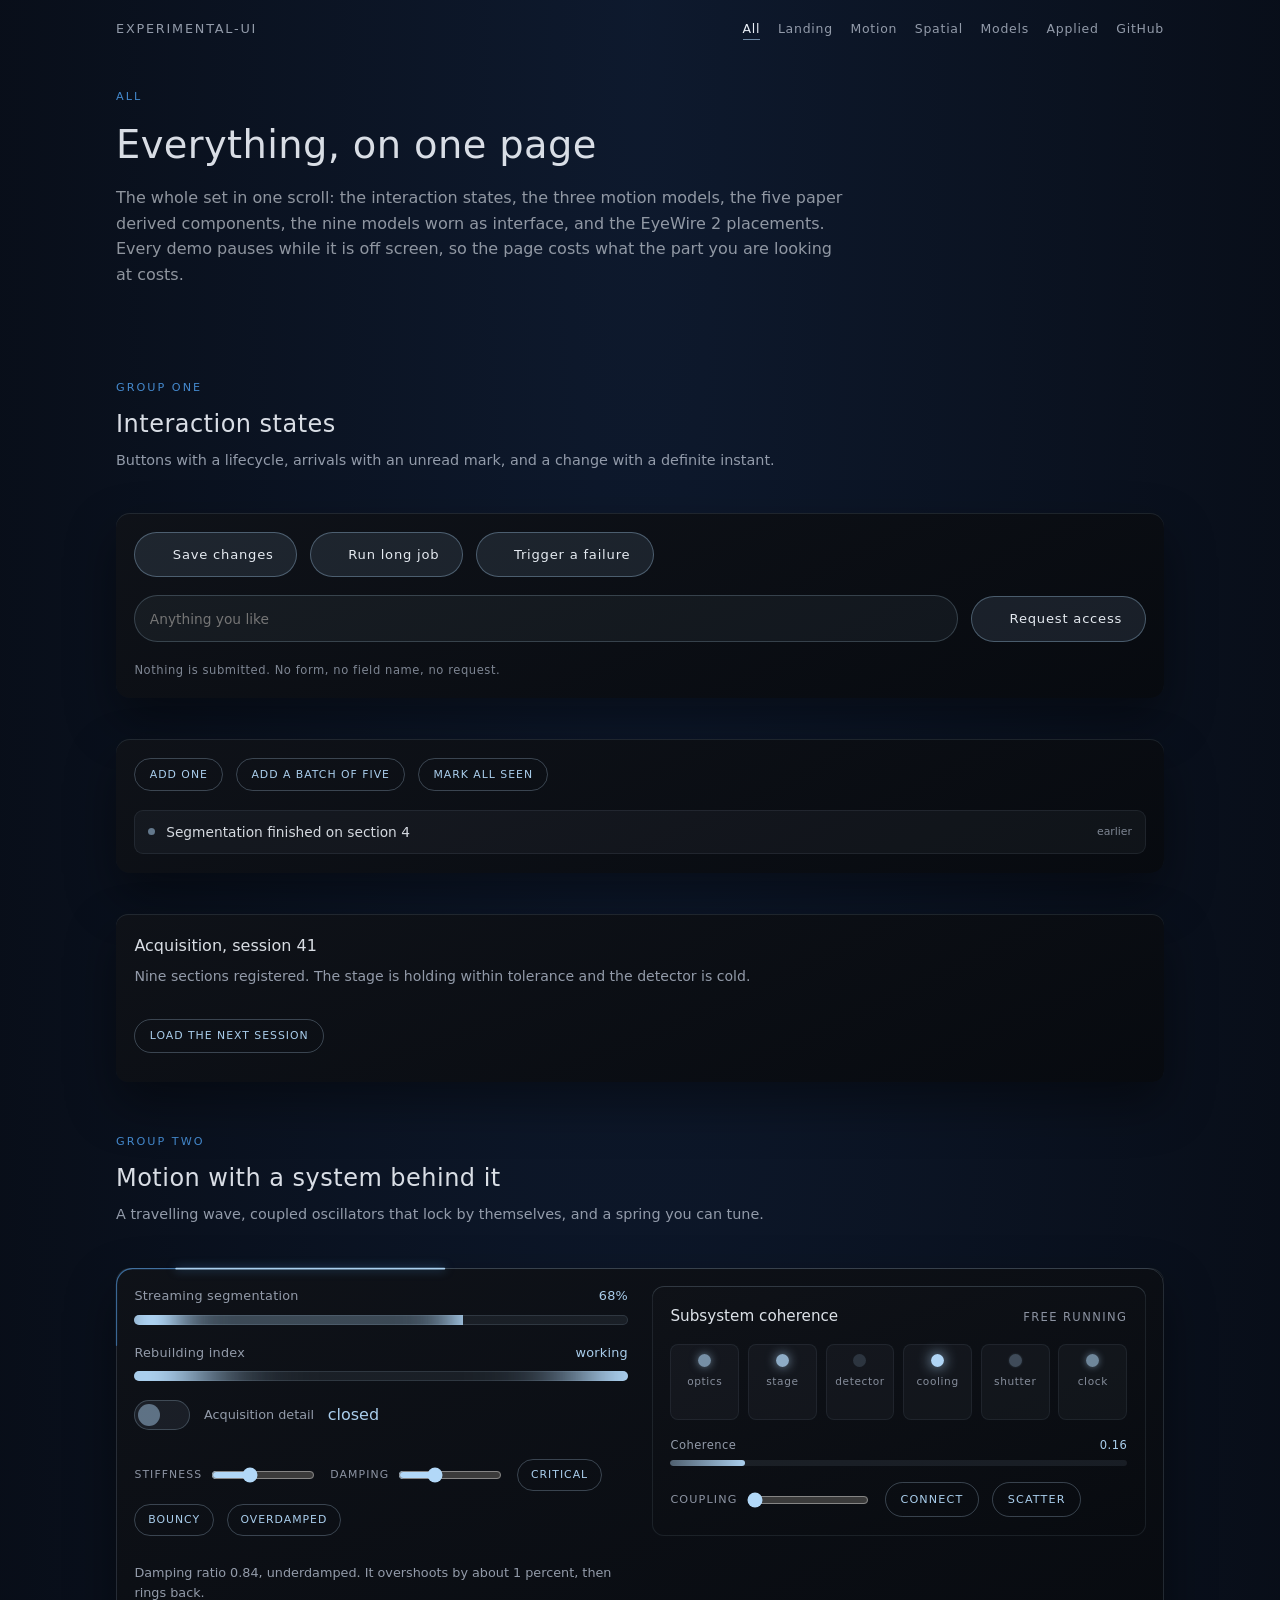
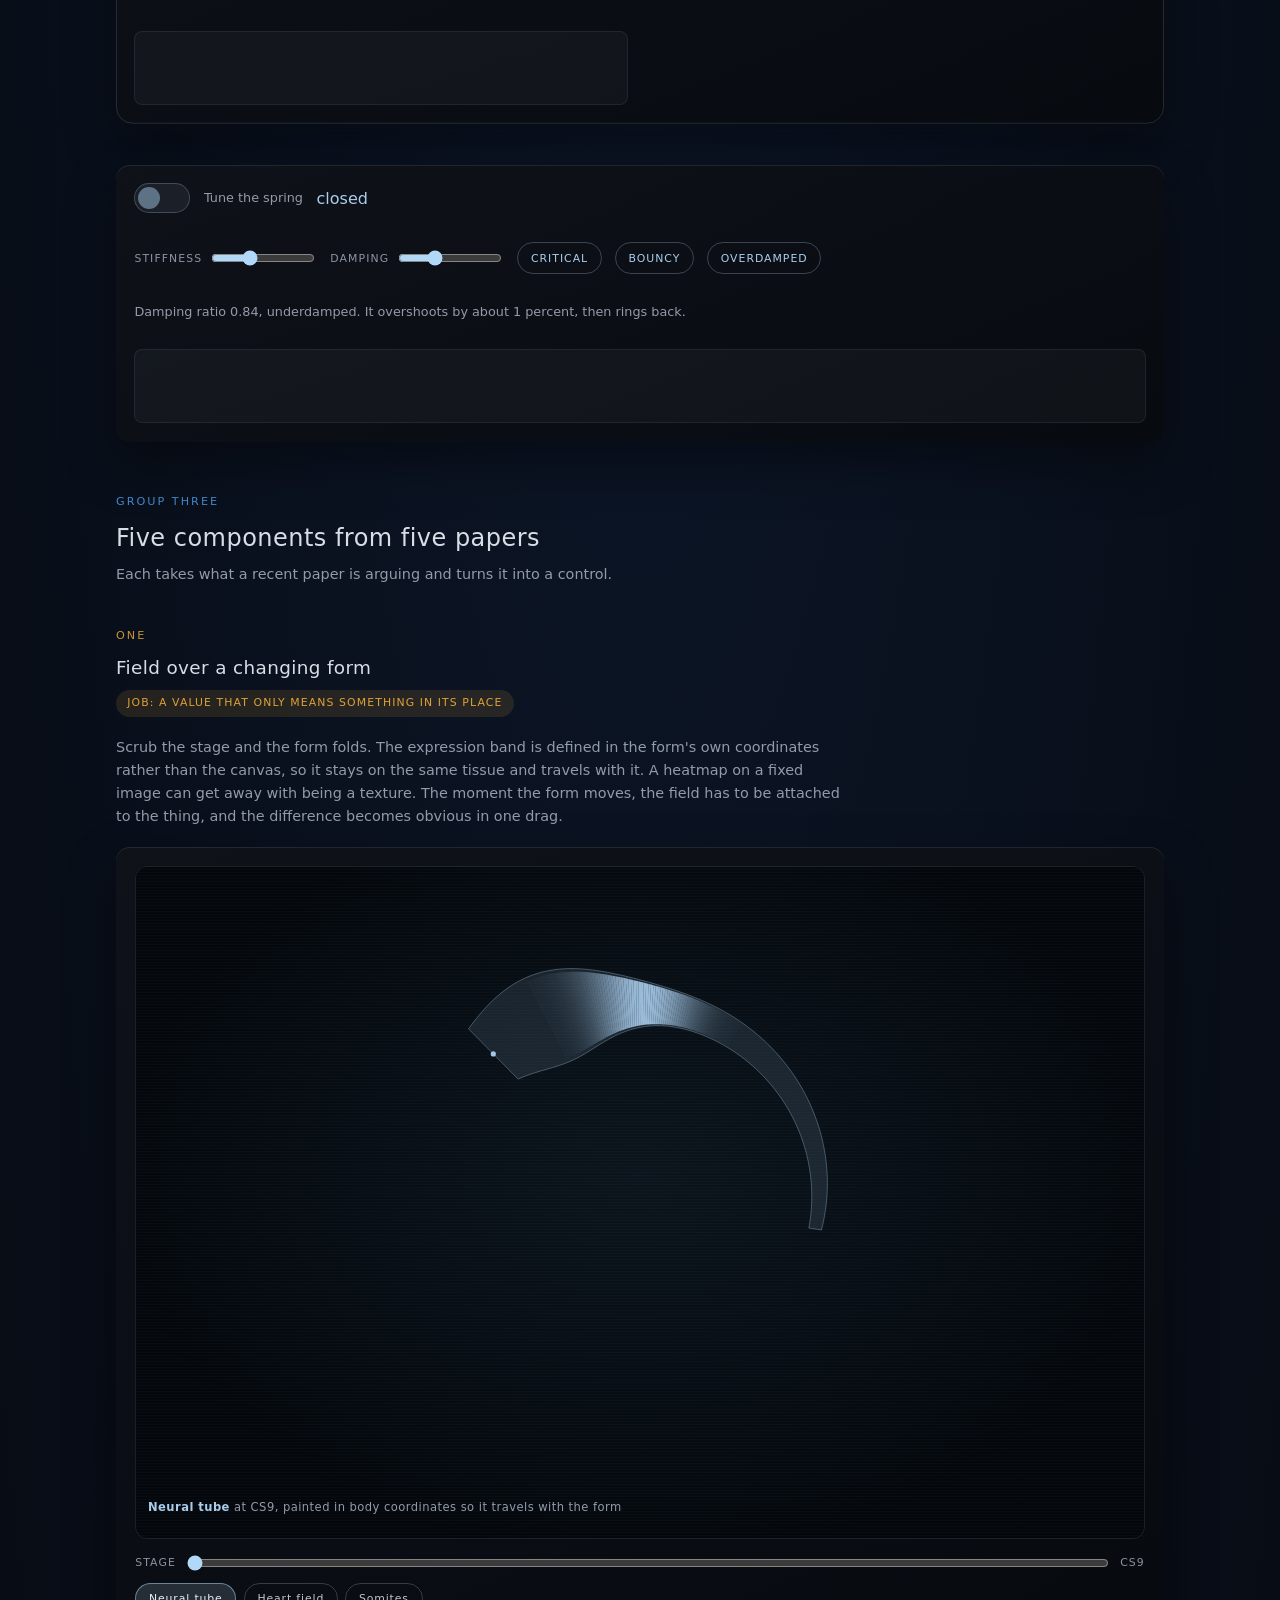
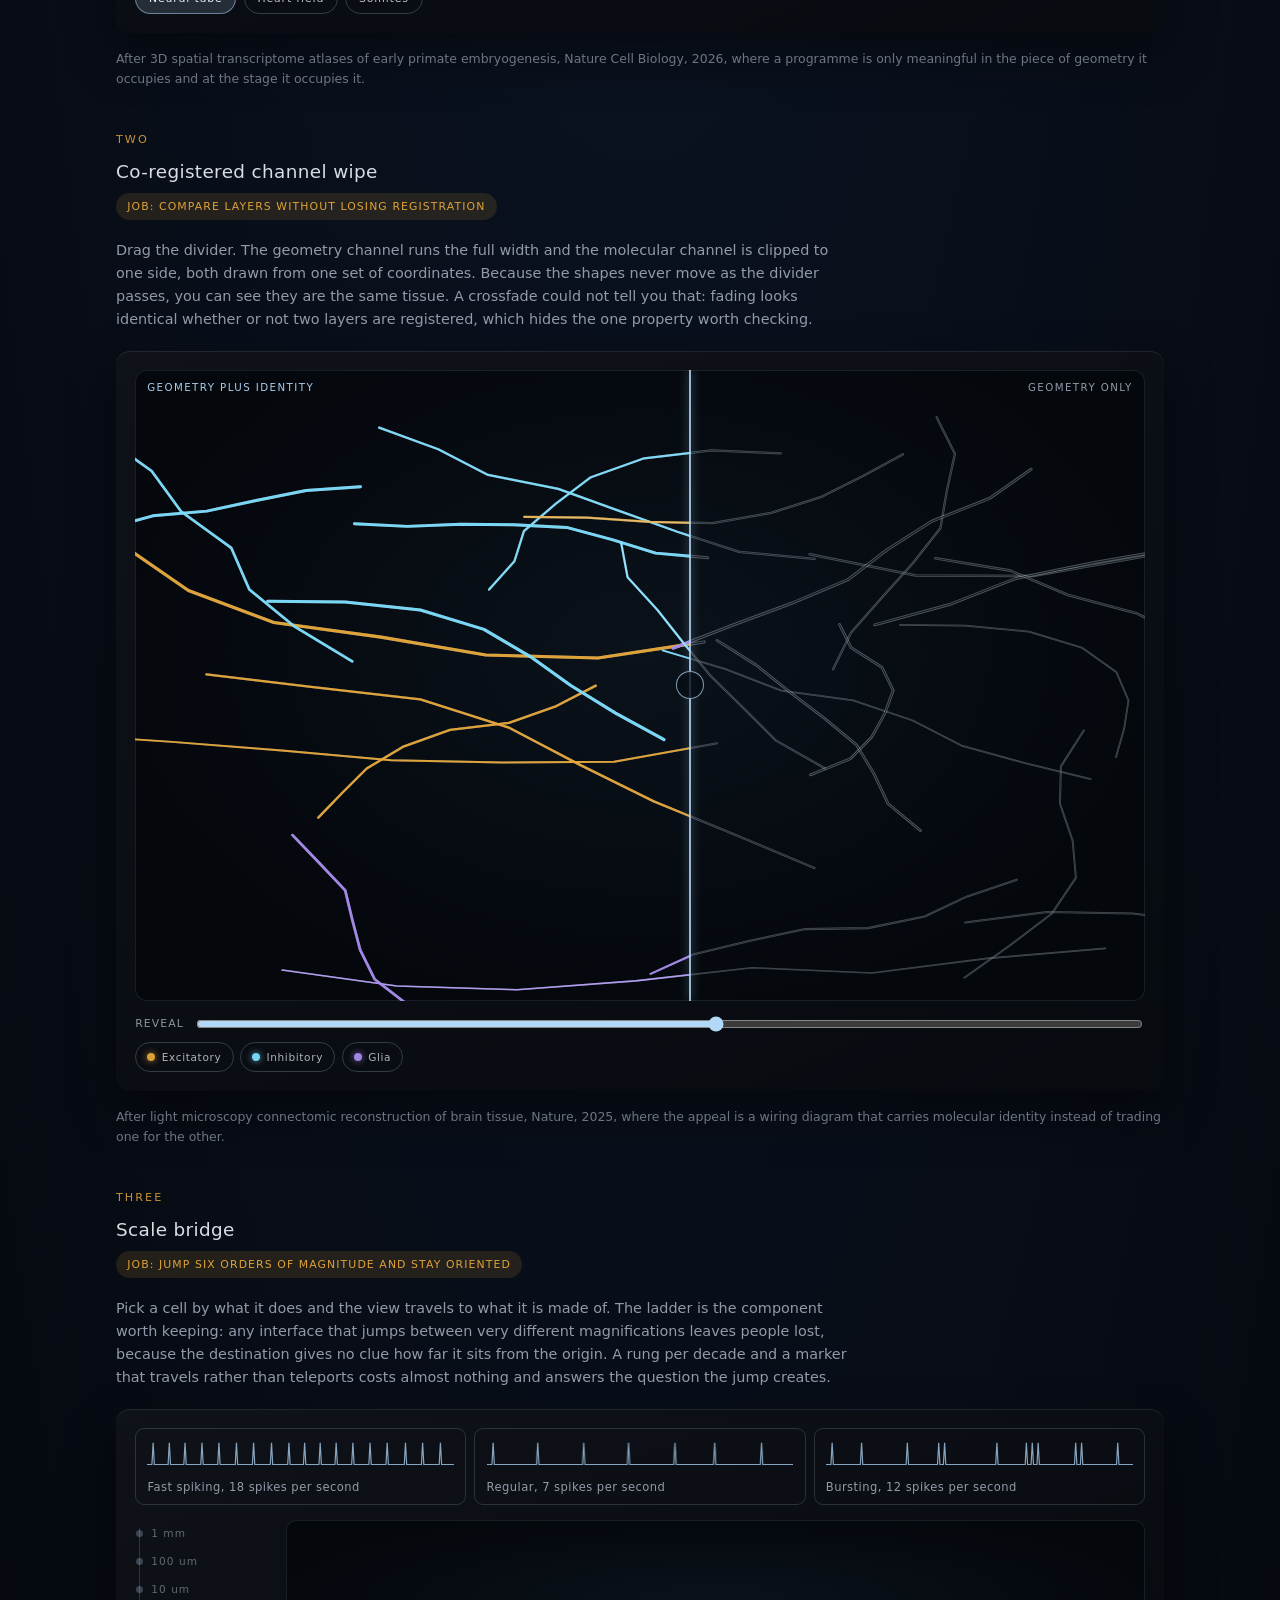
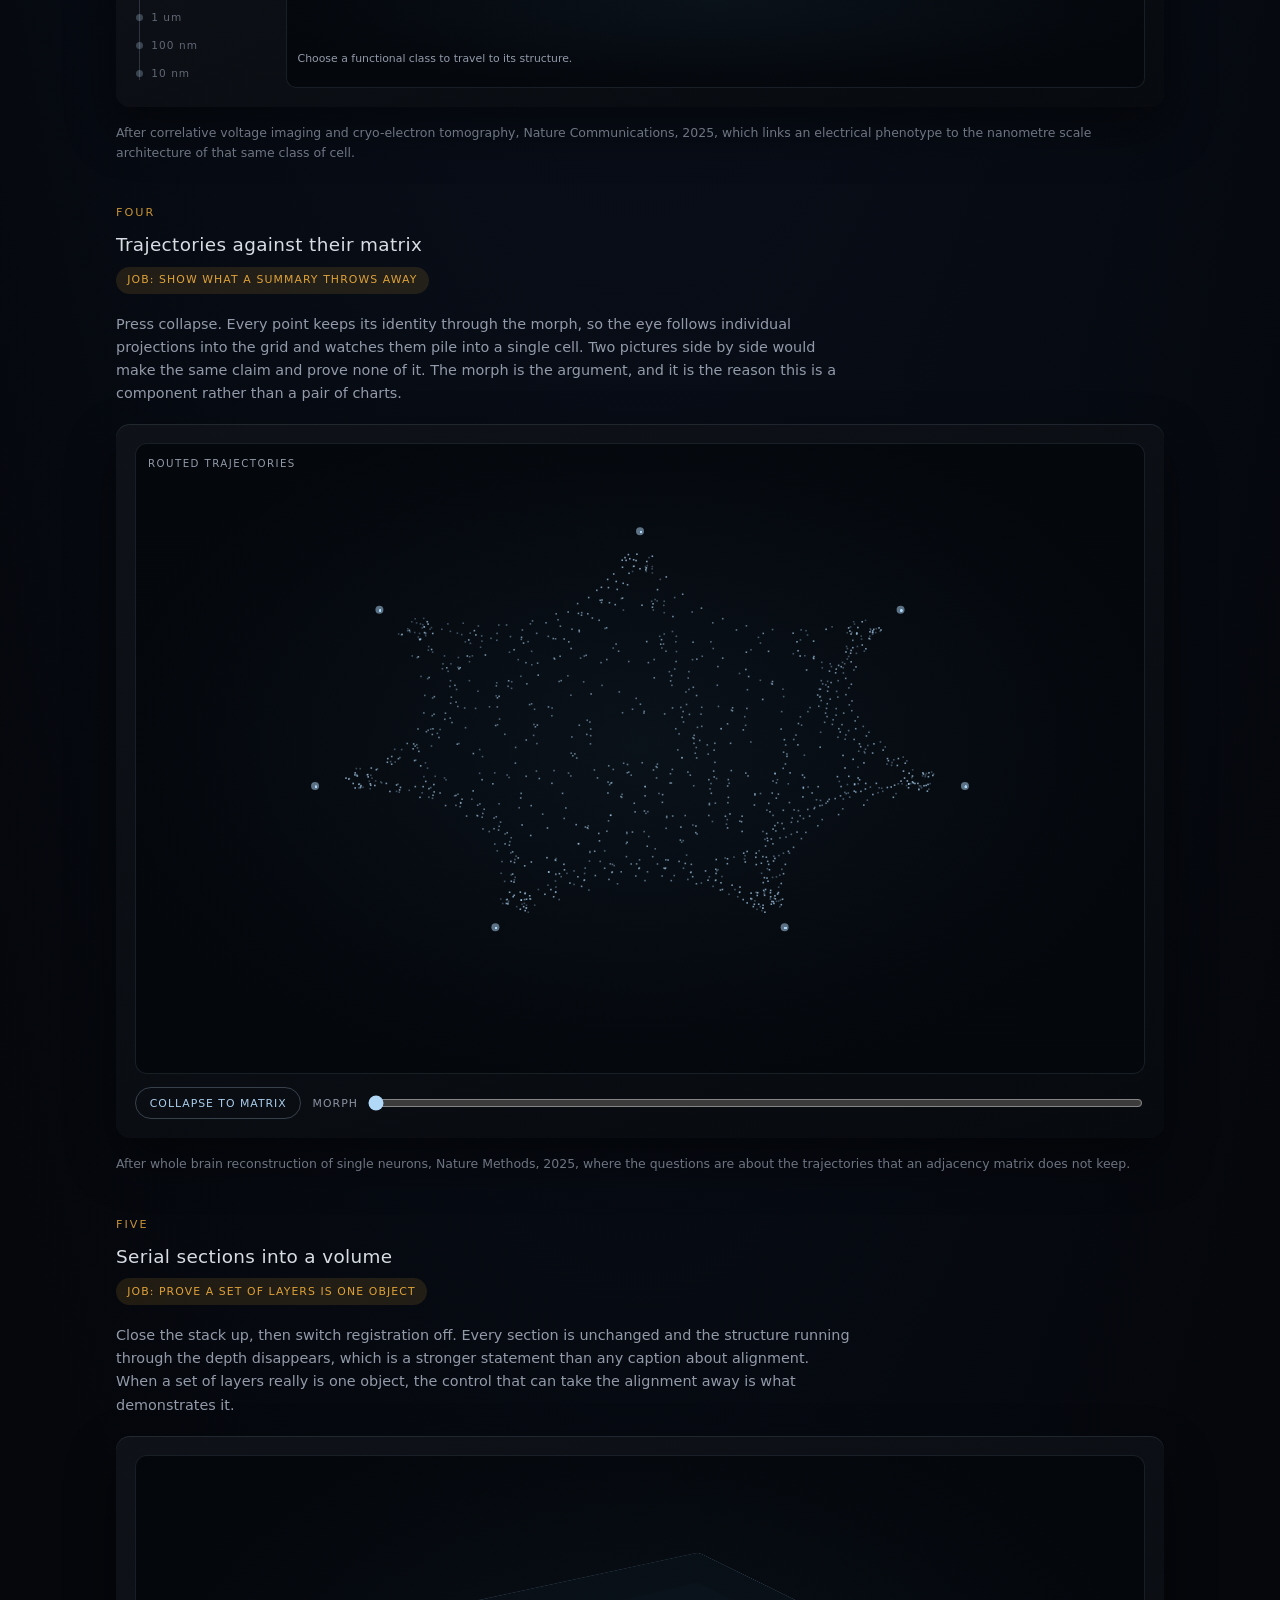
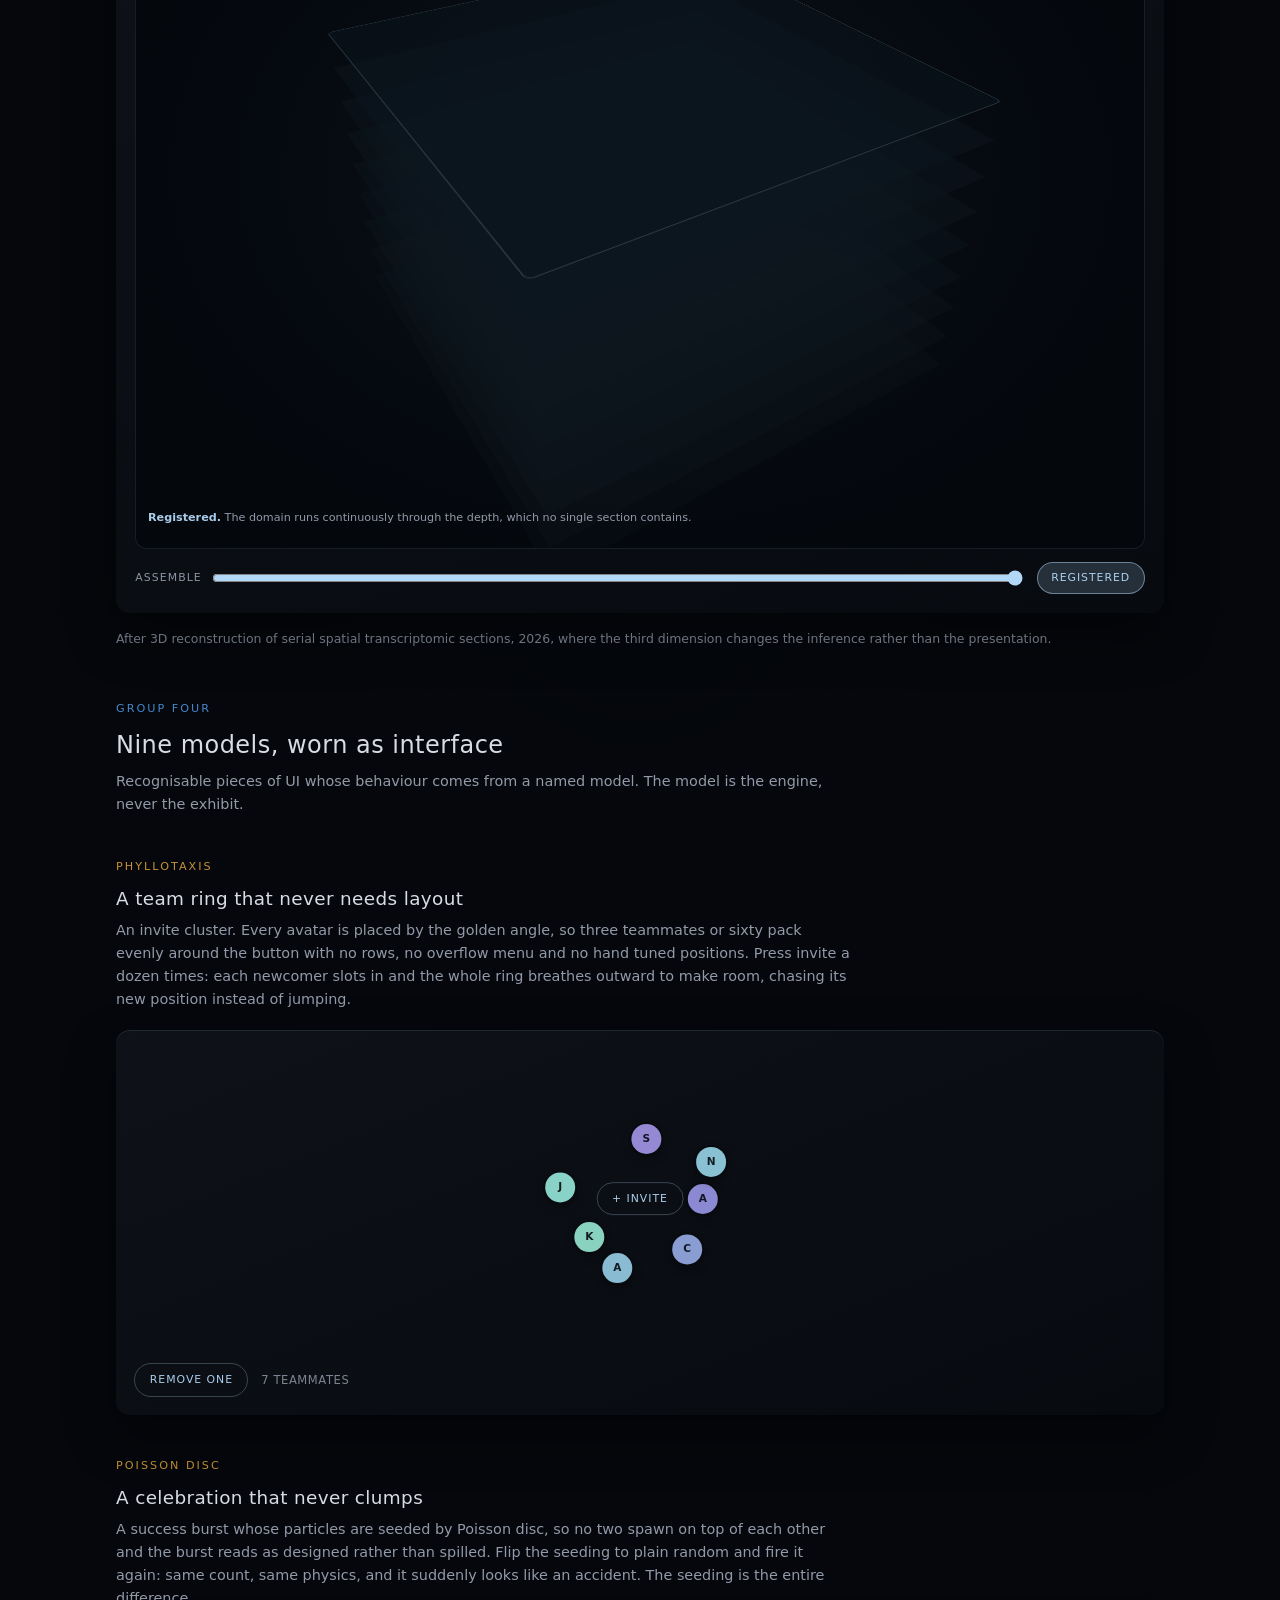
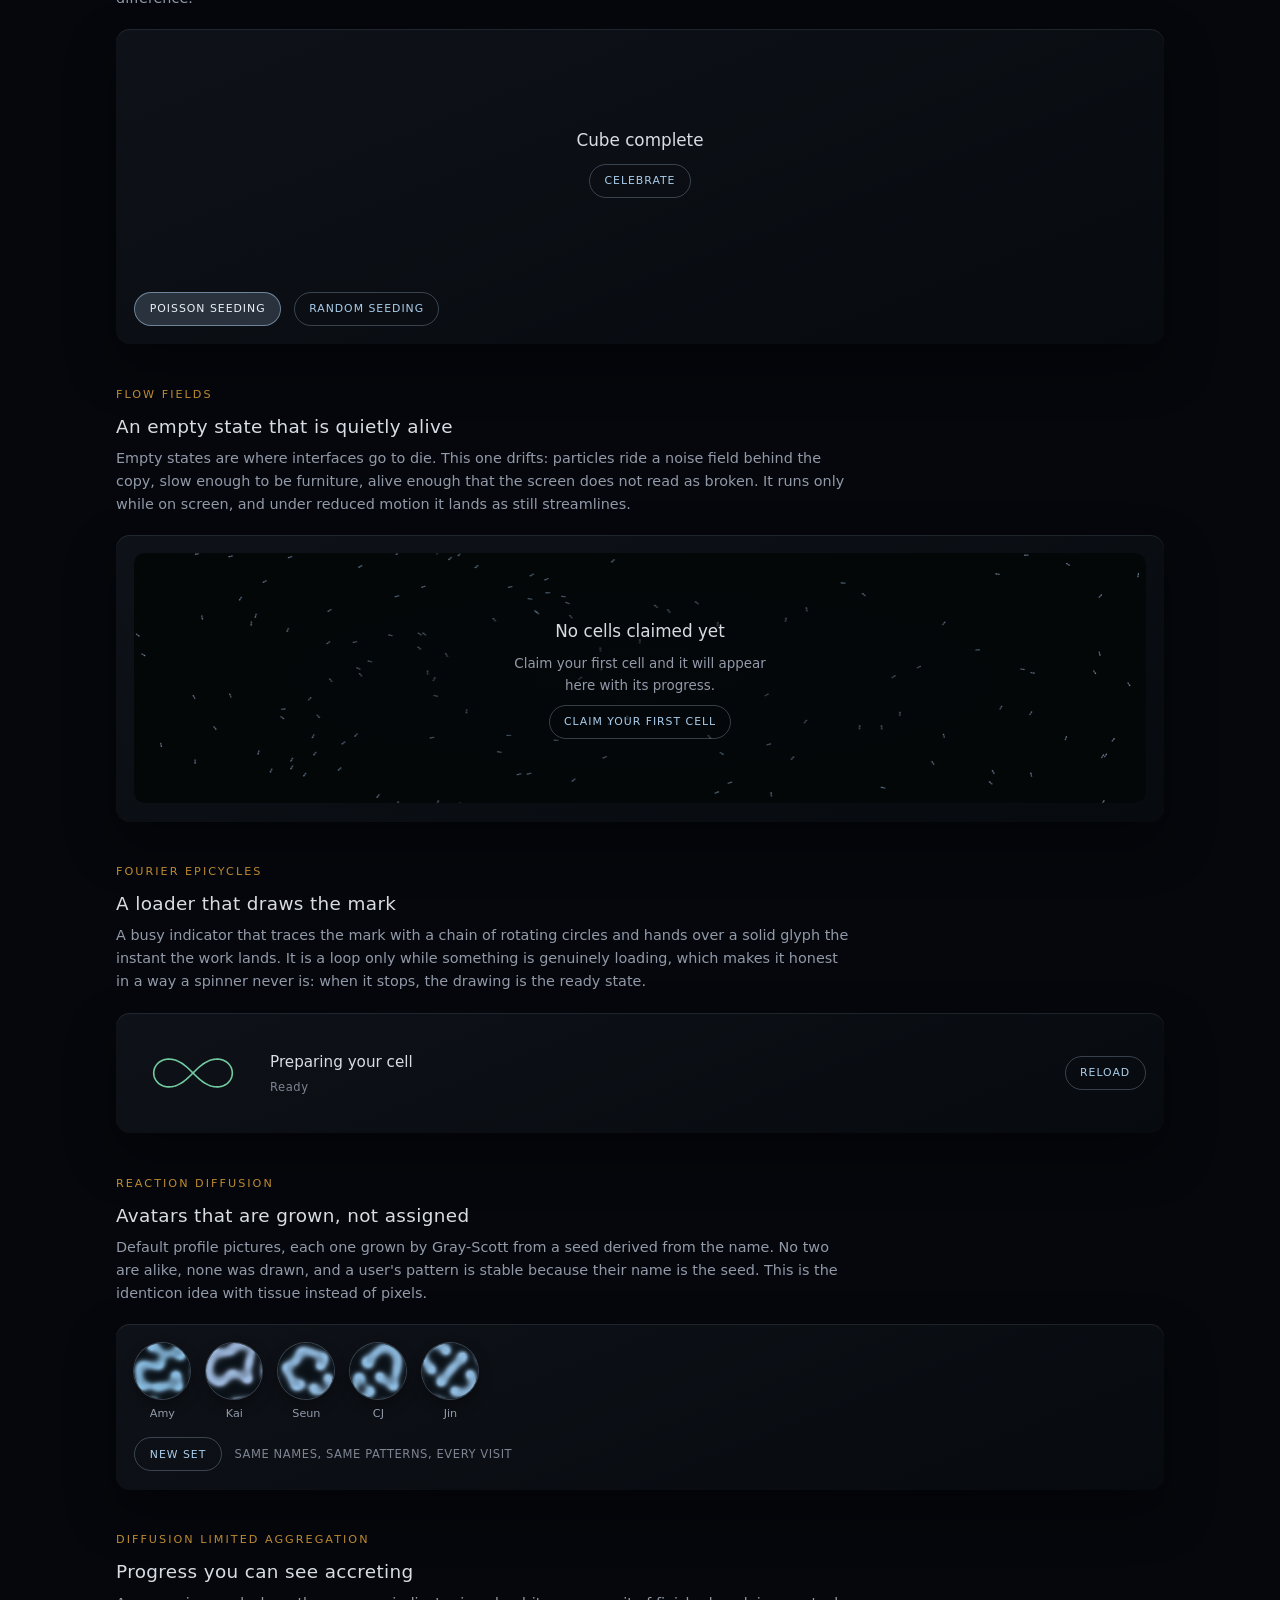
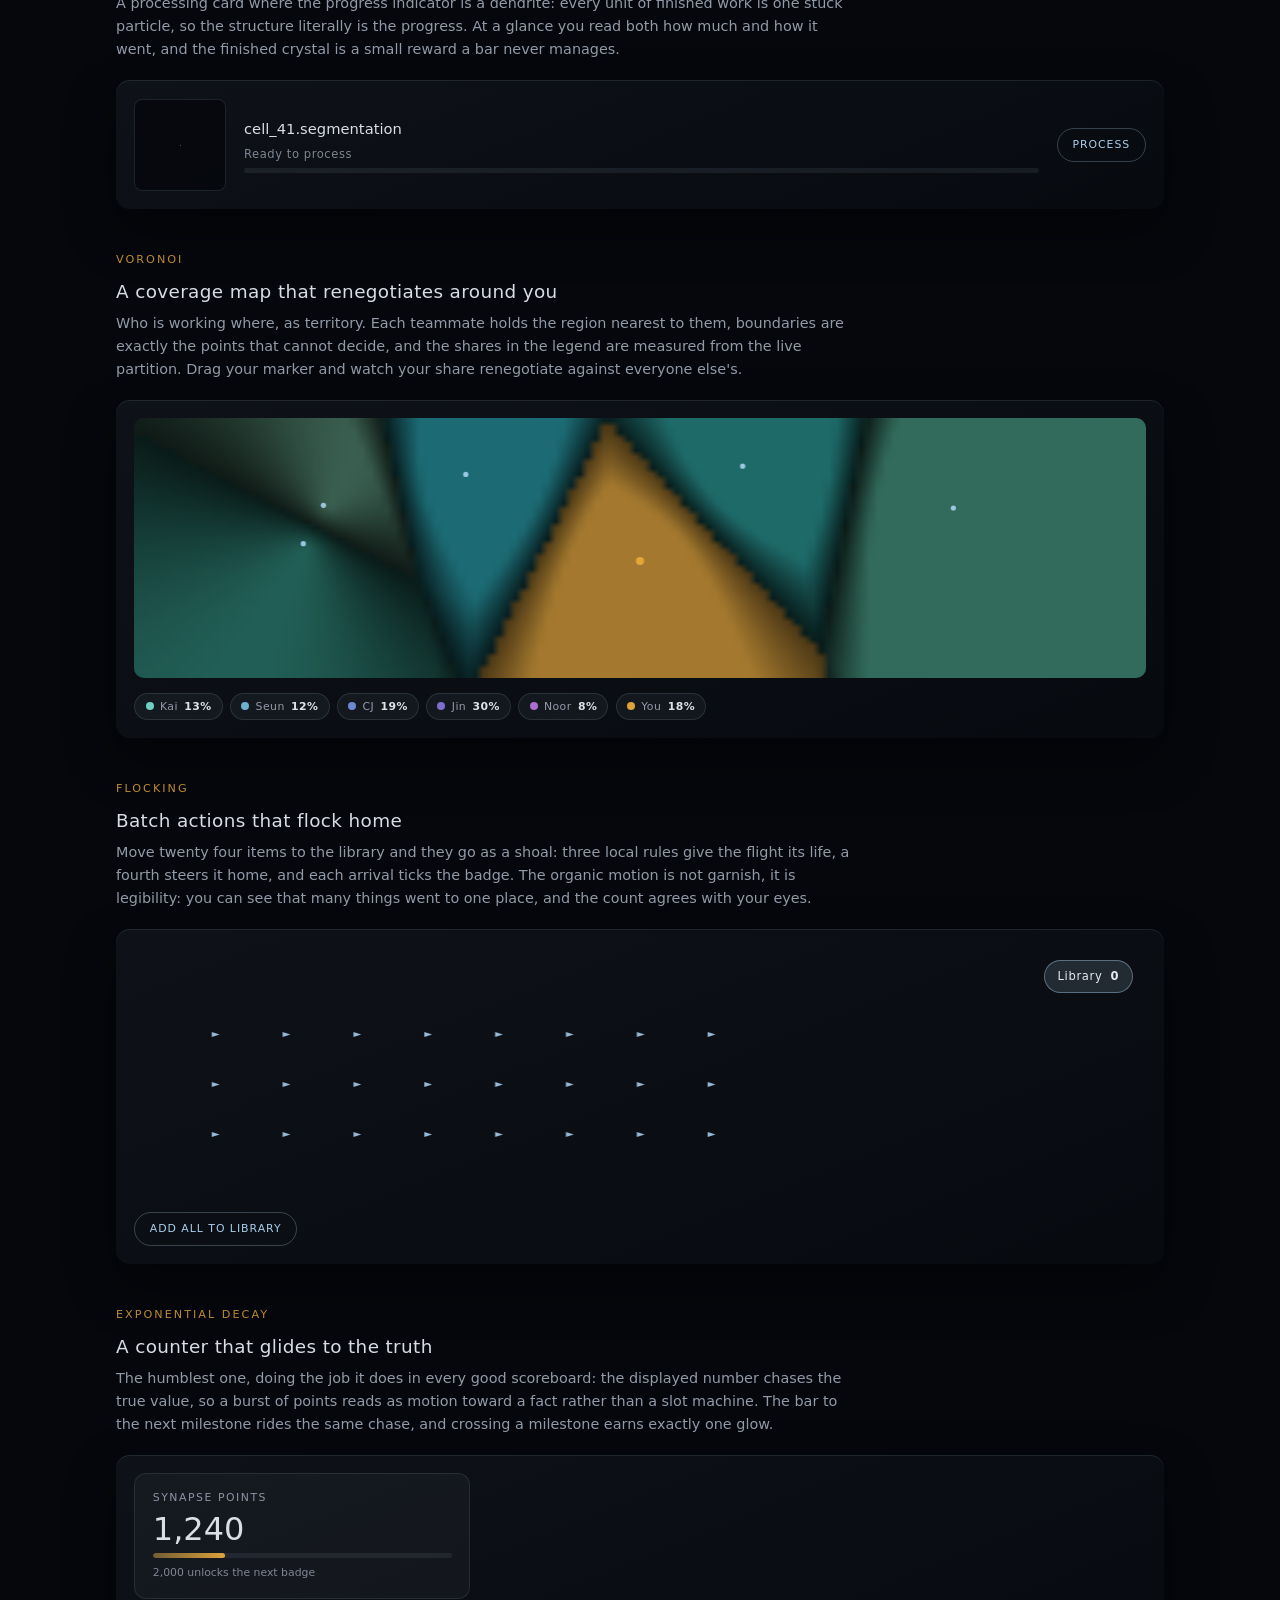
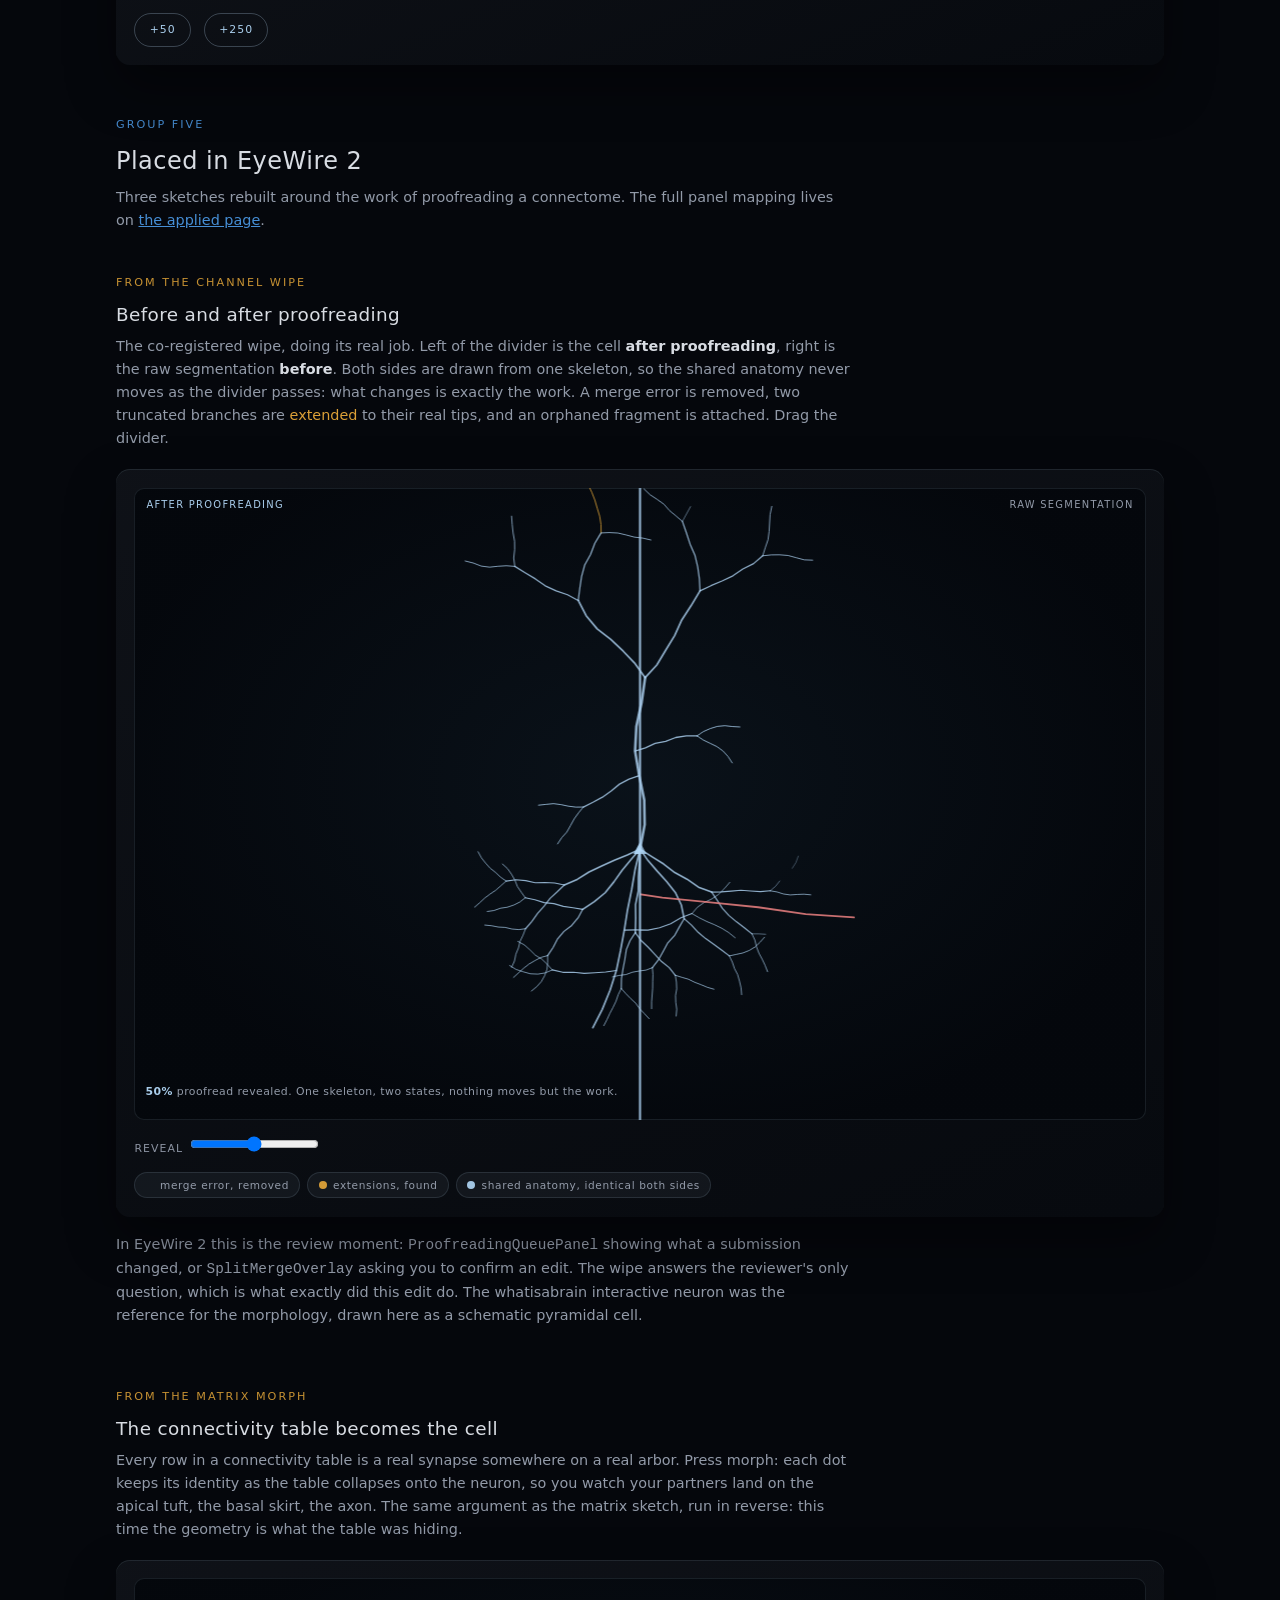
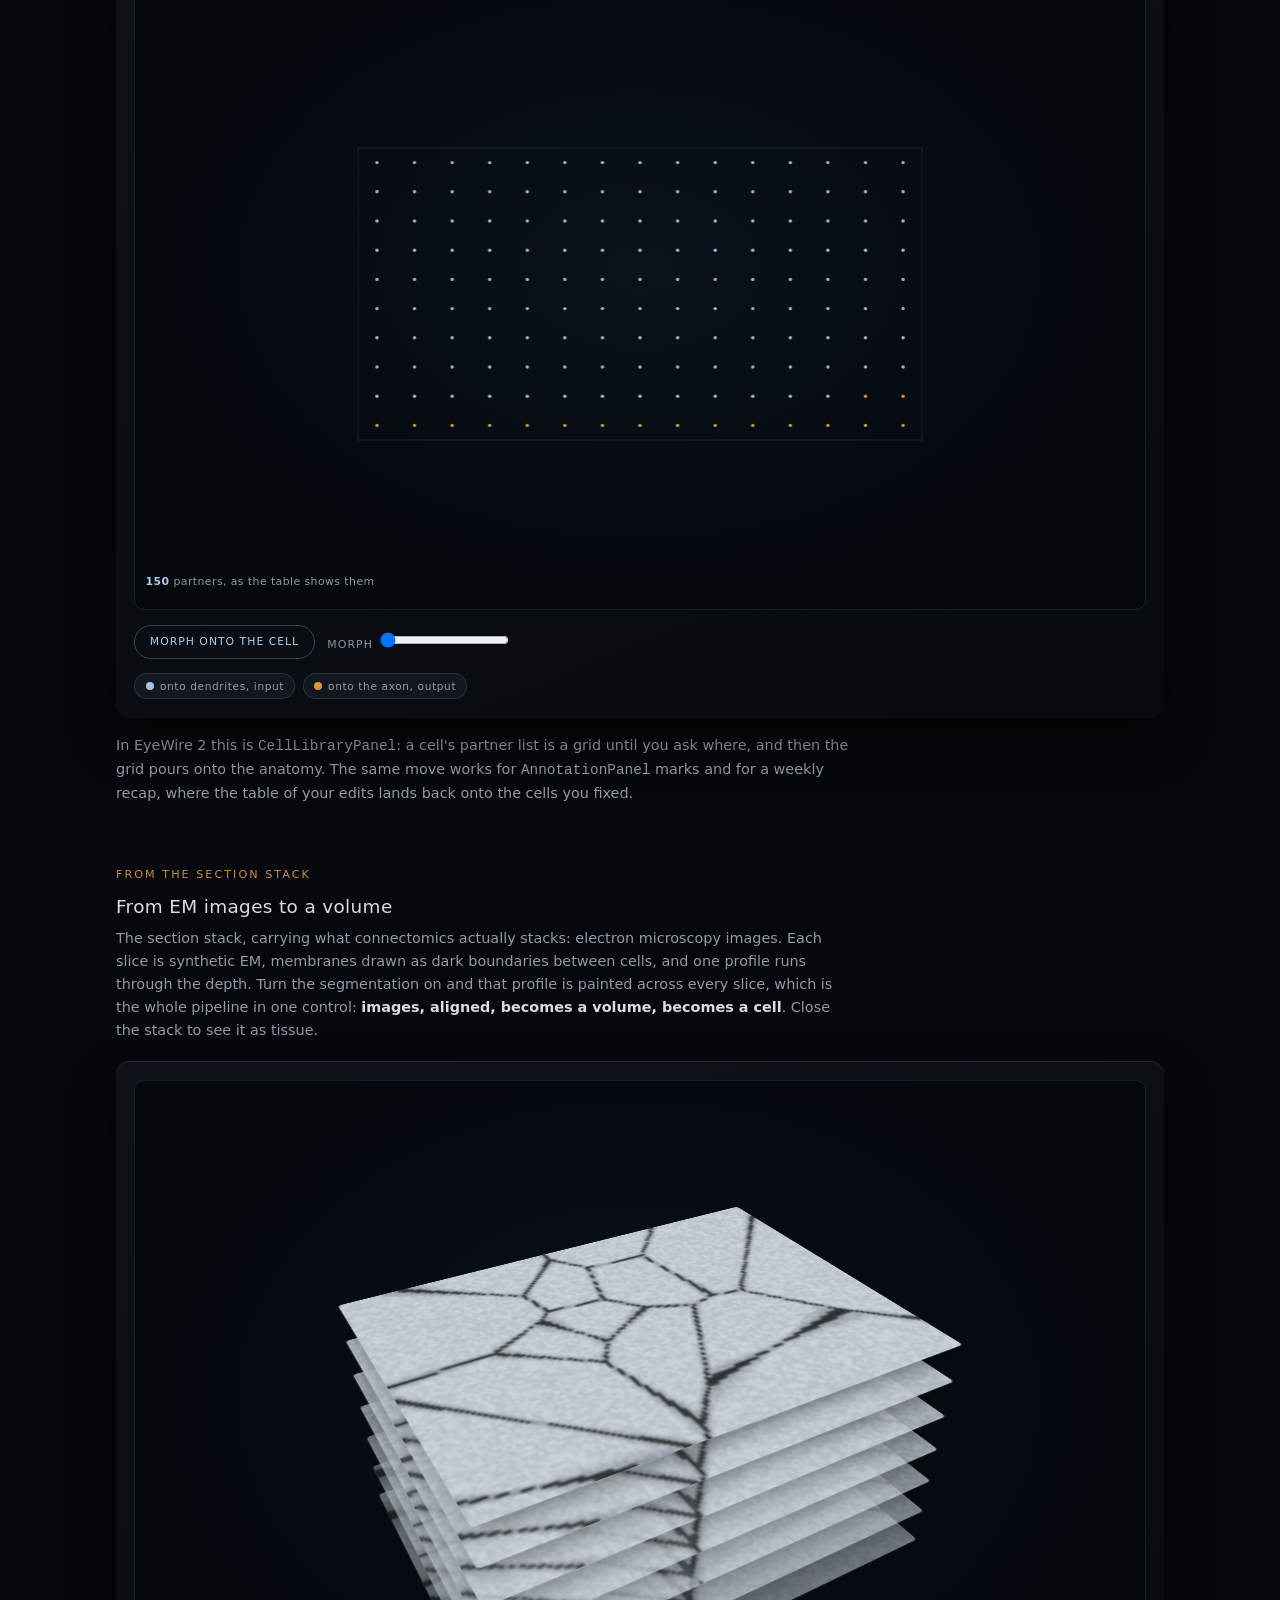
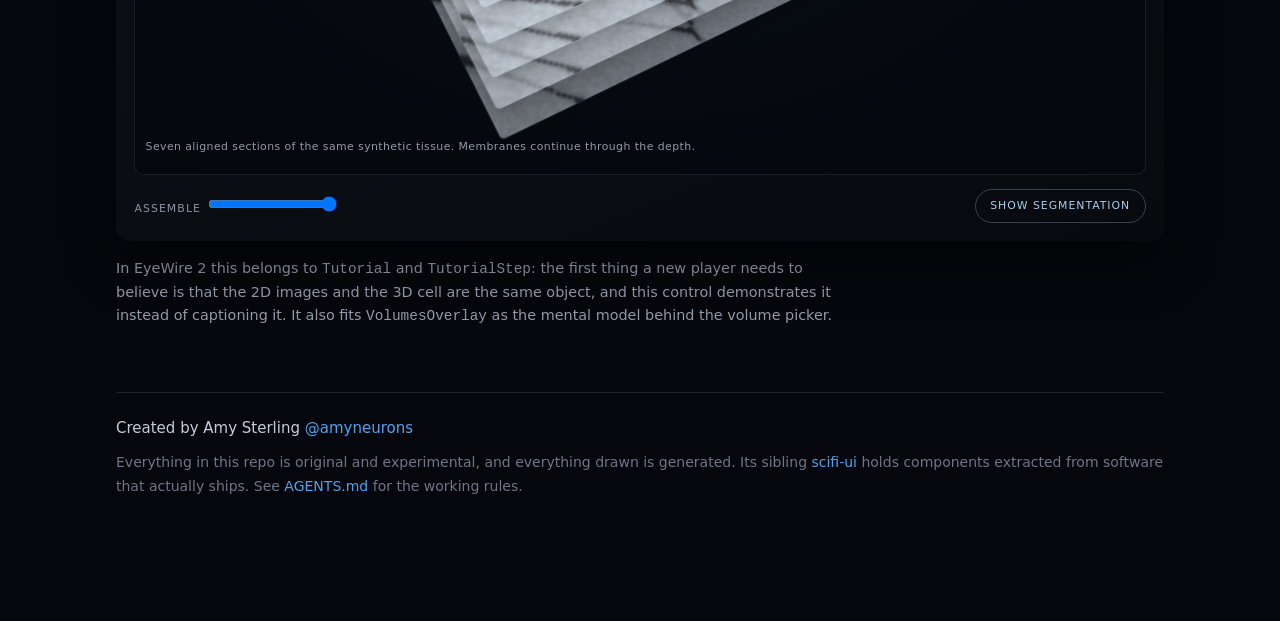
==== components/all.html @ f684dfe2 "Add the everything page, all experiments in one scroll components/all.html assembles the full set on" ====
<!doctype html>
<html lang="en">
<head>
<meta charset="utf-8">
<meta name="viewport" content="width=device-width, initial-scale=1">
<title>experimental-UI: everything on one page</title>

<link rel="stylesheet" href="wave-progress.css">
<link rel="stylesheet" href="sync-cluster.css">
<link rel="stylesheet" href="spring-motion.css">
<link rel="stylesheet" href="action-state.css">
<link rel="stylesheet" href="arrival.css">
<link rel="stylesheet" href="veil.css">
<link rel="stylesheet" href="atlas-field.css">
<link rel="stylesheet" href="channel-wipe.css">
<link rel="stylesheet" href="scale-bridge.css">
<link rel="stylesheet" href="projection-matrix.css">
<link rel="stylesheet" href="section-stack.css">

<style>
  .topnav {
    display: flex;
    align-items: baseline;
    gap: 1.1rem;
    flex-wrap: wrap;
    padding: 1.2rem 0 0;
    font-size: .78rem;
    letter-spacing: .06em;
  }
  .topnav-brand {
    margin-right: auto;
    color: rgb(var(--holo-beam, 178 216 248) / .95);
    font-size: .8rem;
    letter-spacing: .14em;
    text-transform: uppercase;
    text-decoration: none;
  }
  .topnav a { color: rgb(var(--holo-dim, 154 162 177) / .95); text-decoration: none; }
  .topnav a:hover,
  .topnav a.holo-on,
  .topnav a:focus-visible { color: rgb(var(--holo-ink, 239 244 251) / .98); }
  .topnav a[aria-current="page"] { color: rgb(var(--holo-ink, 239 244 251) / .98); border-bottom: 1px solid rgb(var(--holo-beam, 178 216 248) / .6); }
  .topnav a:focus-visible { outline: 2px solid rgb(var(--holo-beam, 178 216 248)); outline-offset: 3px; }

  /* Page chrome. Everything here is a sketch of an interface element, so the
     sketches share the page's stylesheet. A sketch that earns reuse gets
     promoted to a real component pair, per AGENTS.md. */
  :root {
    --holo-line: 196 228 255;
    --holo-beam: 178 216 248;
    --holo-glow:  74 150 224;
    --holo-warm: 232 169  58;
    --holo-good: 126 224 176;
    --holo-ink:  239 244 251;
    --holo-dim:  154 162 177;
    --holo-panel: 15 18 24;
  }
  * { box-sizing: border-box; }
  body {
    margin: 0;
    padding: 0 0 6rem;
    background:
      radial-gradient(ellipse 120% 70% at 50% 0%, rgb(16 30 54 / .8), transparent 70%),
      #05070c;
    color: rgb(var(--holo-ink) / .9);
    font: 400 16px/1.6 system-ui, -apple-system, "Segoe UI", Roboto, sans-serif;
    overflow-x: hidden;
  }
  .wrap { max-width: 68rem; margin: 0 auto; padding: 0 1.25rem; }
  header { padding: 3rem 0 1.5rem; }
  h1 {
    margin: 0 0 .6rem;
    font-size: clamp(1.6rem, 4vw, 2.4rem);
    font-weight: 300;
    letter-spacing: .01em;
  }
  .lede { margin: 0 0 1rem; max-width: 46rem; color: rgb(var(--holo-ink) / .58); }
  section { padding: 2.6rem 0 0; }
  h2 { margin: 0 0 .35rem; font-size: 1.15rem; font-weight: 500; letter-spacing: .02em; }
  .eyebrow {
    margin: 0 0 .5rem;
    font-size: .7rem; letter-spacing: .18em; text-transform: uppercase;
    color: rgb(var(--holo-warm) / .85);
  }
  .note { margin: 0 0 1.2rem; max-width: 46rem; font-size: .9rem; color: rgb(var(--holo-dim) / .95); }
  .note b { color: rgb(var(--holo-ink) / .9); font-weight: 600; }
  .panel {
    position: relative;
    padding: 1.15rem;
    border-radius: 14px;
    background: linear-gradient(158deg, rgb(var(--holo-panel) / .95), rgb(7 10 15 / .96));
    box-shadow: 0 22px 50px rgb(0 0 0 / .4), inset 0 1px 0 rgb(var(--holo-line) / .1);
    display: grid;
    gap: .9rem;
  }
  .mrow {
    display: flex;
    align-items: center;
    gap: .8rem;
    flex-wrap: wrap;
    font-size: .68rem;
    letter-spacing: .1em;
    text-transform: uppercase;
    color: rgb(var(--holo-dim) / .9);
  }
  .mbtn {
    border: 1px solid rgb(var(--holo-line) / .25);
    border-radius: 999px;
    background: transparent;
    color: rgb(var(--holo-beam) / .95);
    font: inherit;
    font-size: .68rem;
    letter-spacing: .09em;
    text-transform: uppercase;
    padding: .45rem .9rem;
    cursor: pointer;
  }
  .mbtn:hover,
  .mbtn.holo-on { background: rgb(var(--holo-beam) / .12); }
  .mbtn:focus-visible { outline: 2px solid rgb(var(--holo-beam)); outline-offset: 2px; }
  .mbtn[aria-pressed="true"] {
    background: rgb(var(--holo-beam) / .18);
    border-color: rgb(var(--holo-beam) / .5);
    color: rgb(var(--holo-ink) / .98);
  }
  .quiet { font-size: .72rem; letter-spacing: .05em; color: rgb(var(--holo-dim) / .8); }

  /* 1. team ring */
  .ring-stage { position: relative; height: 300px; }
  .ring-core {
    position: absolute; left: 50%; top: 50%; translate: -50% -50%;
    z-index: 2;
  }
  .ring-avatar {
    position: absolute; left: 50%; top: 50%;
    width: 30px; height: 30px; margin: -15px 0 0 -15px;
    display: grid; place-items: center;
    border-radius: 50%;
    font-size: .66rem; font-weight: 600;
    color: rgb(6 10 16 / .9);
    box-shadow: 0 0 0 2px rgb(7 10 15 / .9), 0 4px 10px rgb(0 0 0 / .4);
    pointer-events: none;
  }

  /* 2. celebration */
  .cele-stage { position: relative; display: grid; place-items: center; height: 230px; }
  .cele-stage canvas { position: absolute; inset: 0; width: 100%; height: 100%; pointer-events: none; }
  .cele-copy { position: relative; z-index: 1; display: grid; justify-items: center; gap: .6rem; text-align: center; }
  .cele-copy strong { font-size: 1.05rem; font-weight: 500; }

  /* 3. empty state */
  .empty-stage {
    position: relative; height: 250px; border-radius: 10px; overflow: hidden;
    background: radial-gradient(ellipse at 50% 46%, rgb(10 18 26 / .96), rgb(4 7 12 / .98) 76%);
    box-shadow: inset 0 0 0 1px rgb(var(--holo-line) / .1);
  }
  .empty-stage canvas { position: absolute; inset: 0; width: 100%; height: 100%; }
  .empty-copy {
    position: absolute; inset: 0; z-index: 1;
    display: grid; place-content: center; justify-items: center; gap: .55rem;
    text-align: center; padding: 1rem;
    background: radial-gradient(ellipse 60% 60% at 50% 50%, rgb(5 8 13 / .55), transparent 80%);
  }
  .empty-copy strong { font-size: 1.05rem; font-weight: 500; }
  .empty-copy p { margin: 0; font-size: .84rem; color: rgb(var(--holo-dim) / .95); max-width: 30ch; }

  /* 4. glyph loader */
  .loader-card { display: flex; align-items: center; gap: 1.1rem; flex-wrap: wrap; }
  .loader-glyph { width: 118px; height: 84px; flex: 0 0 auto; }
  .loader-glyph canvas { width: 100%; height: 100%; display: block; }
  .loader-copy { display: grid; gap: .2rem; min-width: 0; flex: 1 1 12rem; }
  .loader-copy strong { font-size: .95rem; font-weight: 500; }
  .loader-copy .quiet[aria-live] { min-height: 1.2em; }

  /* 5. grown avatars */
  .avatars { display: flex; gap: 1rem; flex-wrap: wrap; }
  .avatar { display: grid; justify-items: center; gap: .4rem; }
  .avatar canvas {
    width: 56px; height: 56px; border-radius: 50%;
    box-shadow: 0 0 0 1px rgb(var(--holo-line) / .25), 0 6px 14px rgb(0 0 0 / .35);
  }
  .avatar span { font-size: .7rem; color: rgb(var(--holo-dim) / .95); }

  /* 6. processing card */
  .proc-card { display: flex; align-items: center; gap: 1.1rem; flex-wrap: wrap; }
  .proc-card canvas { width: 92px; height: 92px; flex: 0 0 auto; border-radius: 8px;
    background: rgb(4 7 12 / .8); box-shadow: inset 0 0 0 1px rgb(var(--holo-line) / .12); }
  .proc-copy { display: grid; gap: .3rem; min-width: 0; flex: 1 1 14rem; }
  .proc-copy strong { font-size: .92rem; font-weight: 500; font-variant-numeric: tabular-nums; }
  .proc-bar { height: 5px; border-radius: 3px; overflow: hidden; background: rgb(var(--holo-line) / .08); }
  .proc-bar i { display: block; height: 100%; width: 0; border-radius: 3px;
    background: linear-gradient(90deg, rgb(var(--holo-beam) / .4), rgb(var(--holo-beam) / .95)); }
  .proc-card.is-done .proc-bar i { background: linear-gradient(90deg, rgb(var(--holo-good) / .5), rgb(var(--holo-good) / .95)); }

  /* 7. coverage */
  .cov-stage {
    position: relative; height: 260px; border-radius: 10px; overflow: hidden;
    box-shadow: inset 0 0 0 1px rgb(var(--holo-line) / .1);
    cursor: crosshair; touch-action: none;
  }
  .cov-stage canvas { position: absolute; inset: 0; width: 100%; height: 100%; }
  .cov-legend { display: flex; gap: .45rem; flex-wrap: wrap; }
  .cov-chip {
    display: inline-flex; align-items: center; gap: .4rem;
    padding: .3rem .7rem; border-radius: 999px;
    font-size: .68rem; letter-spacing: .04em; font-variant-numeric: tabular-nums;
    color: rgb(var(--holo-dim) / .95);
    background: rgb(var(--holo-line) / .05);
    box-shadow: inset 0 0 0 1px rgb(var(--holo-line) / .12);
  }
  .cov-chip i { width: 8px; height: 8px; border-radius: 50%; }
  .cov-chip b { color: rgb(var(--holo-ink) / .92); font-weight: 600; }

  /* 8. collect */
  .col-stage { position: relative; height: 250px; }
  .col-stage canvas { position: absolute; inset: 0; width: 100%; height: 100%; }
  .col-target {
    position: absolute; right: .8rem; top: .8rem; z-index: 1;
    display: inline-flex; align-items: center; gap: .5rem;
    padding: .45rem .85rem; border-radius: 999px;
    font-size: .72rem; letter-spacing: .06em;
    color: rgb(var(--holo-ink) / .95);
    background: rgb(var(--holo-beam) / .14);
    box-shadow: inset 0 0 0 1px rgb(var(--holo-beam) / .4);
  }
  .col-target b { font-variant-numeric: tabular-nums; font-weight: 600; }
  .col-target.is-pulse { animation: col-pulse .5s ease-out 1; }
  @keyframes col-pulse { 40% { box-shadow: inset 0 0 0 1px rgb(var(--holo-beam) / .8), 0 0 16px rgb(var(--holo-beam) / .5); } }

  /* 9. score tile */
  .score-tile {
    display: grid; gap: .35rem;
    padding: 1rem 1.15rem 1.1rem;
    border-radius: 12px;
    background: rgb(var(--holo-line) / .04);
    box-shadow: inset 0 0 0 1px rgb(var(--holo-line) / .1);
    max-width: 21rem;
  }
  .score-tile .label { font-size: .68rem; letter-spacing: .14em; text-transform: uppercase; color: rgb(var(--holo-dim) / .9); }
  .score-tile .value { font-size: 2rem; font-weight: 300; line-height: 1.1; font-variant-numeric: tabular-nums; }
  .score-tile.is-milestone .value { animation: score-glow .7s ease-out 1; }
  @keyframes score-glow { 35% { text-shadow: 0 0 18px rgb(var(--holo-warm) / .9); color: rgb(var(--holo-warm) / 1); } }
  .score-bar { height: 5px; border-radius: 3px; overflow: hidden; background: rgb(var(--holo-line) / .08); }
  .score-bar i { display: block; height: 100%; width: 0; border-radius: 3px;
    background: linear-gradient(90deg, rgb(var(--holo-warm) / .4), rgb(var(--holo-warm) / .95)); }
  .score-next { font-size: .68rem; color: rgb(var(--holo-dim) / .8); font-variant-numeric: tabular-nums; }

  footer {
    margin: 4rem 0 2rem; padding-top: 1.4rem;
    border-top: 1px solid rgb(var(--holo-line) / .12);
    color: #6E7686; font-size: 14px; line-height: 1.7;
  }
  footer .credit { margin: 0 0 10px; color: #C4CCD8; font-size: 15px; }
  footer a { color: #4FA3F0; text-decoration: none; }
  footer a:hover, footer a:focus-visible { text-decoration: underline; }

  @media (prefers-reduced-motion: reduce) {
    .col-target.is-pulse { animation: none; }
    .score-tile.is-milestone .value { animation: none; }
  }

  /* lifted from applied.html for its three sections */
  .tag { position: absolute; top: .6rem; font-size: .62rem; letter-spacing: .13em;
    text-transform: uppercase; color: rgb(var(--holo-dim) / .95); pointer-events: none; }
  .tag.is-left { left: .75rem; color: rgb(var(--holo-beam) / .95); }
  .tag.is-right { right: .75rem; }
  .readout { position: absolute; left: .7rem; bottom: .55rem; right: .7rem;
    font-size: .68rem; letter-spacing: .04em; color: rgb(var(--holo-dim) / .95);
    pointer-events: none; font-variant-numeric: tabular-nums; }
  .readout b { color: rgb(var(--holo-beam) / .95); font-weight: 600; }
  .chips { display: flex; gap: .45rem; flex-wrap: wrap; }
  .chip { display: inline-flex; align-items: center; gap: .4rem; padding: .3rem .7rem;
    border-radius: 999px; font-size: .66rem; letter-spacing: .06em;
    color: rgb(var(--holo-dim) / .95); background: rgb(var(--holo-line) / .05);
    box-shadow: inset 0 0 0 1px rgb(var(--holo-line) / .12); }
  .chip i { width: 8px; height: 8px; border-radius: 50%; }
  .stage { position: relative; border-radius: 10px; overflow: hidden;
    background: radial-gradient(ellipse at 50% 46%, rgb(10 18 26 / .96), rgb(4 7 12 / .98) 76%);
    box-shadow: inset 0 0 0 1px rgb(var(--holo-line) / .1);
    aspect-ratio: 16 / 10; }
  .stage canvas { position: absolute; inset: 0; width: 100%; height: 100%; display: block; }
  .stage.grabby, .stage.grabwipe { cursor: ew-resize; touch-action: none; }
  .stage.a1610 { aspect-ratio: 16 / 10; }

  /* lifted from spatial.html for its five sections */
  .demo { padding: 1.2rem; border-radius: 14px;
    background: linear-gradient(158deg, rgb(var(--holo-panel) / .96), rgb(7 10 15 / .96));
    box-shadow: 0 22px 50px rgb(0 0 0 / .45), inset 0 1px 0 rgb(var(--holo-line) / .1); }
  .job { display: inline-block; margin: 0 0 1.2rem; padding: .3rem .7rem; border-radius: 999px;
    background: rgb(var(--holo-warm) / .12); color: rgb(var(--holo-warm) / .95);
    font-size: .68rem; letter-spacing: .1em; text-transform: uppercase; }
  .source { margin: 1rem 0 0; font-size: .78rem; color: rgb(var(--holo-dim) / .7); }

  /* the interaction and motion groups */
  .two-col { display: grid; gap: 1.5rem; grid-template-columns: 1fr; }
  @media (min-width: 62rem) { .two-col { grid-template-columns: 1fr 1fr; } }
  .stack { display: grid; gap: 1.15rem; align-content: start; }
  .field { flex: 1 1 15rem; min-width: 0; padding: .72rem .9rem;
    border: 1px solid rgb(var(--holo-line) / .2); border-radius: 999px;
    background: rgb(var(--holo-line) / .05); color: rgb(var(--holo-ink) / .9);
    font: inherit; font-size: .86rem; }
  .field:focus-visible { outline: 2px solid rgb(var(--holo-beam)); outline-offset: 2px; }
  .swapper { min-height: 8.5rem; border-radius: 12px; }
  .swap-body h3 { margin: 0 0 .4rem; font-size: 1rem; font-weight: 500; }
  .swap-body p { margin: 0; font-size: .88rem; color: rgb(var(--holo-dim) / .95); }
  .grouphead { padding-top: 3.2rem; }
  .grouphead h2 { font-size: 1.5rem; font-weight: 300; }
  .grouphead .note { margin-bottom: 0; }
</style>
</head>
<body>

<div class="wrap">

  <nav class="topnav" aria-label="Experiments">
    <a class="topnav-brand" href="../index.html">experimental-UI</a>
    <a href="all.html" aria-current="page">All</a>
    <a href="../index.html">Landing</a>
    <a href="motion.html">Motion</a>
    <a href="spatial.html">Spatial</a>
    <a href="models.html">Models</a>
    <a href="applied.html">Applied</a>
    <a href="https://github.com/amyleesterling/experimental-UI" rel="noopener">GitHub</a>
  </nav>

  <header>
    <p class="eyebrow" style="color:rgb(var(--holo-glow) / .9)">All</p>
    <h1>Everything, on one page</h1>
    <p class="lede">
      The whole set in one scroll: the interaction states, the three motion
      models, the five paper derived components, the nine models worn as
      interface, and the EyeWire 2 placements. Every demo pauses while it is
      off screen, so the page costs what the part you are looking at costs.
    </p>
  </header>

  <div class="grouphead" id="g-interaction">
    <p class="eyebrow" style="color:rgb(var(--holo-glow) / .9)">Group one</p>
    <h2>Interaction states</h2>
    <p class="note">Buttons with a lifecycle, arrivals with an unread mark, and a change with a definite instant.</p>
  </div>

  <section id="i-buttons">
    <div class="panel stack">
      <div class="mrow">
        <button id="btn-ok">Save changes</button>
        <button id="btn-slow">Run long job</button>
        <button id="btn-bad">Trigger a failure</button>
      </div>
      <div class="mrow">
        <input class="field" type="text" placeholder="Anything you like" aria-label="An inert demonstration field" autocomplete="off">
        <button id="btn-send">Request access</button>
      </div>
      <span class="quiet">Nothing is submitted. No form, no field name, no request.</span>
    </div>
  </section>

  <section id="i-feed">
    <div class="panel stack">
      <div class="mrow">
        <button class="mbtn" id="btn-one" type="button" data-holo-tap>Add one</button>
        <button class="mbtn" id="btn-batch" type="button" data-holo-tap>Add a batch of five</button>
        <button class="mbtn" id="btn-seen" type="button" data-holo-tap>Mark all seen</button>
      </div>
      <div id="feed"></div>
    </div>
  </section>

  <section id="i-veil">
    <div class="panel swapper" id="swapper">
      <div class="swap-body" id="swap-body">
        <h3>Acquisition, session 41</h3>
        <p>Nine sections registered. The stage is holding within tolerance and the detector is cold.</p>
      </div>
      <p class="mrow" style="margin-top:1.1rem">
        <button class="mbtn" id="btn-swap" type="button" data-holo-tap>Load the next session</button>
      </p>
    </div>
  </section>

  <div class="grouphead" id="g-motion">
    <p class="eyebrow" style="color:rgb(var(--holo-glow) / .9)">Group two</p>
    <h2>Motion with a system behind it</h2>
    <p class="note">A travelling wave, coupled oscillators that lock by themselves, and a spring you can tune.</p>
  </div>

  <section id="m-panel">
    <div class="panel" id="demo-panel">
      <div class="two-col">
        <div class="stack">
          <div id="bar-a"></div>
          <div id="bar-b"></div>
          <div id="drawer"></div>
        </div>
        <div class="stack">
          <div id="cluster"></div>
        </div>
      </div>
    </div>
  </section>

  <section id="m-spring">
    <div class="panel"><div id="spring-solo"></div></div>
  </section>

  <div class="grouphead" id="g-spatial">
    <p class="eyebrow" style="color:rgb(var(--holo-glow) / .9)">Group three</p>
    <h2>Five components from five papers</h2>
    <p class="note">Each takes what a recent paper is arguing and turns it into a control.</p>
  </div>

<section>
    <p class="eyebrow">One</p>
    <h2>Field over a changing form</h2>
    <p class="job">Job: a value that only means something in its place</p>
    <p class="note">
      Scrub the stage and the form folds. The expression band is defined in the
      form's own coordinates rather than the canvas, so it stays on the same
      tissue and travels with it. A heatmap on a fixed image can get away with
      being a texture. The moment the form moves, the field has to be attached
      to the thing, and the difference becomes obvious in one drag.
    </p>
    <div class="demo"><div id="atlas"></div></div>
    <p class="source">
      After 3D spatial transcriptome atlases of early primate embryogenesis,
      Nature Cell Biology, 2026, where a programme is only meaningful in the
      piece of geometry it occupies and at the stage it occupies it.
    </p>
  </section>

<section>
    <p class="eyebrow">Two</p>
    <h2>Co-registered channel wipe</h2>
    <p class="job">Job: compare layers without losing registration</p>
    <p class="note">
      Drag the divider. The geometry channel runs the full width and the
      molecular channel is clipped to one side, both drawn from one set of
      coordinates. Because the shapes never move as the divider passes, you can
      see they are the same tissue. A crossfade could not tell you that: fading
      looks identical whether or not two layers are registered, which hides the
      one property worth checking.
    </p>
    <div class="demo"><div id="channel"></div></div>
    <p class="source">
      After light microscopy connectomic reconstruction of brain tissue,
      Nature, 2025, where the appeal is a wiring diagram that carries molecular
      identity instead of trading one for the other.
    </p>
  </section>

<section>
    <p class="eyebrow">Three</p>
    <h2>Scale bridge</h2>
    <p class="job">Job: jump six orders of magnitude and stay oriented</p>
    <p class="note">
      Pick a cell by what it does and the view travels to what it is made of.
      The ladder is the component worth keeping: any interface that jumps
      between very different magnifications leaves people lost, because the
      destination gives no clue how far it sits from the origin. A rung per
      decade and a marker that travels rather than teleports costs almost
      nothing and answers the question the jump creates.
    </p>
    <div class="demo"><div id="bridge"></div></div>
    <p class="source">
      After correlative voltage imaging and cryo-electron tomography, Nature
      Communications, 2025, which links an electrical phenotype to the
      nanometre scale architecture of that same class of cell.
    </p>
  </section>

<section>
    <p class="eyebrow">Four</p>
    <h2>Trajectories against their matrix</h2>
    <p class="job">Job: show what a summary throws away</p>
    <p class="note">
      Press collapse. Every point keeps its identity through the morph, so the
      eye follows individual projections into the grid and watches them pile
      into a single cell. Two pictures side by side would make the same claim
      and prove none of it. The morph is the argument, and it is the reason
      this is a component rather than a pair of charts.
    </p>
    <div class="demo"><div id="project"></div></div>
    <p class="source">
      After whole brain reconstruction of single neurons, Nature Methods, 2025,
      where the questions are about the trajectories that an adjacency matrix
      does not keep.
    </p>
  </section>

<section>
    <p class="eyebrow">Five</p>
    <h2>Serial sections into a volume</h2>
    <p class="job">Job: prove a set of layers is one object</p>
    <p class="note">
      Close the stack up, then switch registration off. Every section is
      unchanged and the structure running through the depth disappears, which
      is a stronger statement than any caption about alignment. When a set of
      layers really is one object, the control that can take the alignment away
      is what demonstrates it.
    </p>
    <div class="demo"><div id="stack"></div></div>
    <p class="source">
      After 3D reconstruction of serial spatial transcriptomic sections, 2026,
      where the third dimension changes the inference rather than the
      presentation.
    </p>
  </section>

  <div class="grouphead" id="g-models">
    <p class="eyebrow" style="color:rgb(var(--holo-glow) / .9)">Group four</p>
    <h2>Nine models, worn as interface</h2>
    <p class="note">Recognisable pieces of UI whose behaviour comes from a named model. The model is the engine, never the exhibit.</p>
  </div>

<section id="phyllotaxis">
    <p class="eyebrow">Phyllotaxis</p>
    <h2>A team ring that never needs layout</h2>
    <p class="note">
      An invite cluster. Every avatar is placed by the golden angle, so three
      teammates or sixty pack evenly around the button with no rows, no
      overflow menu and no hand tuned positions. Press invite a dozen times:
      each newcomer slots in and the whole ring breathes outward to make room,
      chasing its new position instead of jumping.
    </p>
    <div class="panel">
      <div class="ring-stage" id="ring-stage" aria-hidden="true">
        <span class="ring-core"><button class="mbtn" id="ring-add" type="button" data-holo-tap>+ Invite</button></span>
      </div>
      <div class="mrow">
        <button class="mbtn" id="ring-remove" type="button" data-holo-tap>Remove one</button>
        <span class="quiet" id="ring-count" role="status"></span>
      </div>
    </div>
  </section>

<section id="poisson">
    <p class="eyebrow">Poisson disc</p>
    <h2>A celebration that never clumps</h2>
    <p class="note">
      A success burst whose particles are seeded by Poisson disc, so no two
      spawn on top of each other and the burst reads as designed rather than
      spilled. Flip the seeding to plain random and fire it again: same count,
      same physics, and it suddenly looks like an accident. The seeding is the
      entire difference.
    </p>
    <div class="panel">
      <div class="cele-stage">
        <canvas id="cele-cv" aria-hidden="true"></canvas>
        <div class="cele-copy">
          <strong>Cube complete</strong>
          <button class="mbtn" id="cele-go" type="button" data-holo-tap>Celebrate</button>
        </div>
      </div>
      <div class="mrow" role="group" aria-label="Particle seeding">
        <button class="mbtn" data-seed="poisson" type="button" data-holo-tap aria-pressed="true">Poisson seeding</button>
        <button class="mbtn" data-seed="random" type="button" data-holo-tap aria-pressed="false">Random seeding</button>
      </div>
    </div>
  </section>

<section id="flow">
    <p class="eyebrow">Flow fields</p>
    <h2>An empty state that is quietly alive</h2>
    <p class="note">
      Empty states are where interfaces go to die. This one drifts: particles
      ride a noise field behind the copy, slow enough to be furniture, alive
      enough that the screen does not read as broken. It runs only while on
      screen, and under reduced motion it lands as still streamlines.
    </p>
    <div class="panel">
      <div class="empty-stage">
        <canvas id="empty-cv" aria-hidden="true"></canvas>
        <div class="empty-copy">
          <strong id="empty-title">No cells claimed yet</strong>
          <p id="empty-sub">Claim your first cell and it will appear here with its progress.</p>
          <button class="mbtn" id="empty-cta" type="button" data-holo-tap>Claim your first cell</button>
        </div>
      </div>
    </div>
  </section>

<section id="fourier">
    <p class="eyebrow">Fourier epicycles</p>
    <h2>A loader that draws the mark</h2>
    <p class="note">
      A busy indicator that traces the mark with a chain of rotating circles
      and hands over a solid glyph the instant the work lands. It is a loop
      only while something is genuinely loading, which makes it honest in a
      way a spinner never is: when it stops, the drawing is the ready state.
    </p>
    <div class="panel">
      <div class="loader-card">
        <div class="loader-glyph"><canvas id="fou-cv" role="img" aria-label="A loading glyph being traced by rotating circles"></canvas></div>
        <div class="loader-copy">
          <strong>Preparing your cell</strong>
          <span class="quiet" id="fou-status" role="status" aria-live="polite"></span>
        </div>
        <button class="mbtn" id="fou-again" type="button" data-holo-tap>Reload</button>
      </div>
    </div>
  </section>

<section id="reaction">
    <p class="eyebrow">Reaction diffusion</p>
    <h2>Avatars that are grown, not assigned</h2>
    <p class="note">
      Default profile pictures, each one grown by Gray-Scott from a seed
      derived from the name. No two are alike, none was drawn, and a user's
      pattern is stable because their name is the seed. This is the identicon
      idea with tissue instead of pixels.
    </p>
    <div class="panel">
      <div class="avatars" id="avatars"></div>
      <div class="mrow">
        <button class="mbtn" id="avatars-again" type="button" data-holo-tap>New set</button>
        <span class="quiet">Same names, same patterns, every visit</span>
      </div>
    </div>
  </section>

<section id="dla">
    <p class="eyebrow">Diffusion limited aggregation</p>
    <h2>Progress you can see accreting</h2>
    <p class="note">
      A processing card where the progress indicator is a dendrite: every unit
      of finished work is one stuck particle, so the structure literally is
      the progress. At a glance you read both how much and how it went, and
      the finished crystal is a small reward a bar never manages.
    </p>
    <div class="panel">
      <div class="proc-card" id="proc-card">
        <canvas id="proc-cv" role="img" aria-label="A dendritic progress indicator"></canvas>
        <div class="proc-copy">
          <strong id="proc-name">cell_41.segmentation</strong>
          <span class="quiet" id="proc-status" role="status" aria-live="polite">Ready to process</span>
          <div class="proc-bar"><i id="proc-bar"></i></div>
        </div>
        <button class="mbtn" id="proc-go" type="button" data-holo-tap>Process</button>
      </div>
    </div>
  </section>

<section id="voronoi">
    <p class="eyebrow">Voronoi</p>
    <h2>A coverage map that renegotiates around you</h2>
    <p class="note">
      Who is working where, as territory. Each teammate holds the region
      nearest to them, boundaries are exactly the points that cannot decide,
      and the shares in the legend are measured from the live partition. Drag
      your marker and watch your share renegotiate against everyone else's.
    </p>
    <div class="panel">
      <div class="cov-stage" id="cov-stage">
        <canvas id="cov-cv" role="img" aria-label="A territory map of teammates, with your marker draggable"></canvas>
      </div>
      <div class="cov-legend" id="cov-legend" aria-label="Coverage by teammate"></div>
    </div>
  </section>

<section id="boids">
    <p class="eyebrow">Flocking</p>
    <h2>Batch actions that flock home</h2>
    <p class="note">
      Move twenty four items to the library and they go as a shoal: three
      local rules give the flight its life, a fourth steers it home, and each
      arrival ticks the badge. The organic motion is not garnish, it is
      legibility: you can see that many things went to one place, and the
      count agrees with your eyes.
    </p>
    <div class="panel">
      <div class="col-stage">
        <canvas id="col-cv" aria-hidden="true"></canvas>
        <span class="col-target" id="col-target">Library <b id="col-count">0</b></span>
      </div>
      <div class="mrow">
        <button class="mbtn" id="col-go" type="button" data-holo-tap>Add all to library</button>
      </div>
    </div>
  </section>

<section id="decay">
    <p class="eyebrow">Exponential decay</p>
    <h2>A counter that glides to the truth</h2>
    <p class="note">
      The humblest one, doing the job it does in every good scoreboard: the
      displayed number chases the true value, so a burst of points reads as
      motion toward a fact rather than a slot machine. The bar to the next
      milestone rides the same chase, and crossing a milestone earns exactly
      one glow.
    </p>
    <div class="panel">
      <div class="score-tile" id="score-tile">
        <span class="label">Synapse points</span>
        <span class="value" id="score-value">1,240</span>
        <div class="score-bar"><i id="score-bar"></i></div>
        <span class="score-next" id="score-next"></span>
      </div>
      <div class="mrow">
        <button class="mbtn" id="score-50" type="button" data-holo-tap>+50</button>
        <button class="mbtn" id="score-250" type="button" data-holo-tap>+250</button>
      </div>
    </div>
  </section>

  <div class="grouphead" id="g-applied">
    <p class="eyebrow" style="color:rgb(var(--holo-glow) / .9)">Group five</p>
    <h2>Placed in EyeWire 2</h2>
    <p class="note">Three sketches rebuilt around the work of proofreading a connectome. The full panel mapping lives on <a href="applied.html" style="color:rgb(var(--holo-glow) / .95)">the applied page</a>.</p>
  </div>

<section id="proofread">
    <p class="eyebrow">From the channel wipe</p>
    <h2>Before and after proofreading</h2>
    <p class="note">
      The co-registered wipe, doing its real job. Left of the divider is the
      cell <b>after proofreading</b>, right is the raw segmentation
      <b>before</b>. Both sides are drawn from one skeleton, so the shared
      anatomy never moves as the divider passes: what changes is exactly the
      work. A <span style="color:rgb(var(--holo-bad) / .95)">merge error</span>
      is removed, two truncated branches are
      <span style="color:rgb(var(--holo-warm) / .95)">extended</span> to their
      real tips, and an orphaned fragment is attached. Drag the divider.
    </p>
    <div class="panel">
      <div class="stage grabby grabwipe a1610" id="pf-stage">
        <canvas id="pf-cv" role="img" aria-label="A schematic pyramidal neuron, proofread on the left of the divider and raw on the right"></canvas>
        <span class="tag is-left">After proofreading</span>
        <span class="tag is-right">Raw segmentation</span>
        <p class="readout" id="pf-read"></p>
      </div>
      <div class="mrow">
        <label style="flex:1 1 200px">Reveal
          <input id="pf-reveal" type="range" min="0" max="1" step="0.005" value="0.5" aria-label="Reveal the proofread cell" style="flex:1">
        </label>
      </div>
      <div class="chips" aria-hidden="true">
        <span class="chip"><i style="background:rgb(var(--holo-bad) / .9)"></i> merge error, removed</span>
        <span class="chip"><i style="background:rgb(var(--holo-warm) / .9)"></i> extensions, found</span>
        <span class="chip"><i style="background:rgb(var(--holo-beam) / .9)"></i> shared anatomy, identical both sides</span>
      </div>
    </div>
    <p class="note" style="margin-top:1rem">
      In EyeWire 2 this is the review moment: <code>ProofreadingQueuePanel</code>
      showing what a submission changed, or <code>SplitMergeOverlay</code>
      asking you to confirm an edit. The wipe answers the reviewer's only
      question, which is what exactly did this edit do. The whatisabrain
      interactive neuron was the reference for the morphology, drawn here as
      a schematic pyramidal cell.
    </p>
  </section>

<section id="synapse">
    <p class="eyebrow">From the matrix morph</p>
    <h2>The connectivity table becomes the cell</h2>
    <p class="note">
      Every row in a connectivity table is a real synapse somewhere on a real
      arbor. Press morph: each dot keeps its identity as the table collapses
      onto the neuron, so you watch your partners land on the apical tuft,
      the basal skirt, the axon. The same argument as the matrix sketch, run
      in reverse: this time the geometry is what the table was hiding.
    </p>
    <div class="panel">
      <div class="stage a1610">
        <canvas id="sy-cv" role="img"></canvas>
        <p class="readout" id="sy-read"></p>
      </div>
      <div class="mrow">
        <button class="mbtn" id="sy-go" type="button" data-holo-tap>Morph onto the cell</button>
        <label style="flex:1 1 160px">Morph
          <input id="sy-m" type="range" min="0" max="1" step="0.01" value="0" aria-label="Morph between the table and the cell" style="flex:1">
        </label>
      </div>
      <div class="chips" aria-hidden="true">
        <span class="chip"><i style="background:rgb(var(--holo-beam) / .9)"></i> onto dendrites, input</span>
        <span class="chip"><i style="background:rgb(var(--holo-warm) / .9)"></i> onto the axon, output</span>
      </div>
    </div>
    <p class="note" style="margin-top:1rem">
      In EyeWire 2 this is <code>CellLibraryPanel</code>: a cell's partner
      list is a grid until you ask where, and then the grid pours onto the
      anatomy. The same move works for <code>AnnotationPanel</code> marks and
      for a weekly recap, where the table of your edits lands back onto the
      cells you fixed.
    </p>
  </section>

<section id="emstack">
    <p class="eyebrow">From the section stack</p>
    <h2>From EM images to a volume</h2>
    <p class="note">
      The section stack, carrying what connectomics actually stacks: electron
      microscopy images. Each slice is synthetic EM, membranes drawn as dark
      boundaries between cells, and one profile runs through the depth. Turn
      the segmentation on and that profile is painted across every slice,
      which is the whole pipeline in one control: <b>images, aligned, becomes
      a volume, becomes a cell</b>. Close the stack to see it as tissue.
    </p>
    <div class="panel">
      <div class="stage" style="aspect-ratio:16/11">
        <div id="em-scene" style="position:absolute;inset:0;transform-style:preserve-3d;perspective:900px;perspective-origin:50% 42%"></div>
        <p class="readout" id="em-read"></p>
      </div>
      <div class="mrow">
        <label style="flex:1 1 160px">Assemble
          <input id="em-a" type="range" min="0" max="1" step="0.01" value="1" aria-label="Fan the sections apart or close them into a volume" style="flex:1">
        </label>
        <button class="mbtn" id="em-seg" type="button" data-holo-tap aria-pressed="false">Show segmentation</button>
      </div>
    </div>
    <p class="note" style="margin-top:1rem">
      In EyeWire 2 this belongs to <code>Tutorial</code> and
      <code>TutorialStep</code>: the first thing a new player needs to
      believe is that the 2D images and the 3D cell are the same object, and
      this control demonstrates it instead of captioning it. It also fits
      <code>VolumesOverlay</code> as the mental model behind the volume
      picker.
    </p>
  </section>

  <footer>
    <p class="credit">Created by Amy Sterling
      <a href="https://x.com/amyneurons" rel="me noopener">@amyneurons</a></p>
    Everything in this repo is original and experimental, and everything drawn
    is generated. Its sibling
    <a href="https://github.com/amyleesterling/scifi-ui">scifi-ui</a> holds
    components extracted from software that actually ships. See
    <a href="../AGENTS.md">AGENTS.md</a> for the working rules.
  </footer>

</div>

<script src="../hologram-tap.js"></script>
<script src="wave-progress.js"></script>
<script src="sync-cluster.js"></script>
<script src="spring-motion.js"></script>
<script src="action-state.js"></script>
<script src="arrival.js"></script>
<script src="veil.js"></script>
<script src="atlas-field.js"></script>
<script src="channel-wipe.js"></script>
<script src="scale-bridge.js"></script>
<script src="projection-matrix.js"></script>
<script src="section-stack.js"></script>
<script>
/* the interaction and motion groups, bootstrapped from the component set */

(function () {
  "use strict";
  var reduced = matchMedia("(prefers-reduced-motion: reduce)").matches;
  function wait(ms) { return new Promise(function (r) { setTimeout(r, ms); }); }

  holoWave.edge(document.getElementById("demo-panel"), { speed: 0.22, radius: 16 });
  var barA = holoWave(document.getElementById("bar-a"), { label: "Streaming segmentation", value: 0.61, speed: 0.45 });
  holoWave(document.getElementById("bar-b"), { label: "Rebuilding index", busyLabel: "working", speed: 0.3, width: 0.22 });
  holoSync(document.getElementById("cluster"), {
    title: "Subsystem coherence",
    nodes: ["optics", "stage", "detector", "cooling", "shutter", "clock"],
    coupling: 0,
  });
  holoSpring(document.getElementById("drawer"), {
    label: "Acquisition detail",
    body: "A drawer moved by integrating a spring. Grab the switch again while it is still travelling: it continues from the position and the speed it actually had.",
  });
  holoSpring(document.getElementById("spring-solo"), {
    label: "Tune the spring",
    body: "Stiffness sets how hard it pulls, damping sets how much the motion is resisted. The readout above names where you are against critical damping.",
  });
  var pct = 0.61;
  var tick = setInterval(function () {
    pct += 0.013;
    if (pct >= 1) { pct = 1; clearInterval(tick); }
    barA.set(pct);
  }, 900);

  holoAction(document.getElementById("btn-ok"), { label: "Save changes", busyLabel: "Saving", doneLabel: "Saved", run: function () { return wait(1400); } });
  holoAction(document.getElementById("btn-slow"), { label: "Run long job", busyLabel: "Running", doneLabel: "Finished", run: function () { return wait(4200); } });
  holoAction(document.getElementById("btn-bad"), { label: "Trigger a failure", busyLabel: "Trying", failLabel: "Did not send", run: function () { return wait(1200).then(function () { return Promise.reject(new Error("demo")); }); } });
  holoAction(document.getElementById("btn-send"), { label: "Request access", busyLabel: "Sending", doneLabel: "Noted", run: function () { return wait(1600); } });

  var feed = holoArrive(document.getElementById("feed"));
  var LINES = ["Segmentation finished on section 4", "Two proofreads queued",
    "Detector reached target temperature", "Stage drift corrected",
    "Session 41 archived", "New candidate cell type flagged"];
  var n = 0;
  feed.add({ text: LINES[0], time: "earlier" });
  feed.markAllSeen();
  document.getElementById("btn-one").addEventListener("click", function () {
    feed.add({ text: LINES[++n % LINES.length], time: "now" });
  });
  document.getElementById("btn-batch").addEventListener("click", function () {
    for (var i = 0; i < 5; i++) feed.add({ text: LINES[++n % LINES.length], time: "now" }, { batch: true });
  });
  document.getElementById("btn-seen").addEventListener("click", function () { feed.markAllSeen(); });

  var SESSIONS = [
    ["Acquisition, session 41", "Nine sections registered. The stage is holding within tolerance and the detector is cold."],
    ["Acquisition, session 42", "Fourteen sections queued. One alignment pass outstanding and the shutter is being recalibrated."],
    ["Acquisition, session 43", "Six sections registered. Cooling is still coming down and imaging has not started."],
  ];
  var si = 0;
  document.getElementById("btn-swap").addEventListener("click", function () {
    si = (si + 1) % SESSIONS.length;
    holoVeil(document.getElementById("swapper"), function () {
      var body = document.getElementById("swap-body");
      body.querySelector("h3").textContent = SESSIONS[si][0];
      body.querySelector("p").textContent = SESSIONS[si][1];
    });
  });
})();
</script>
<script>
/* the spatial group, bootstrapped from its components */
(function () {
  "use strict";
  holoAtlas(document.getElementById("atlas"));
  holoChannel(document.getElementById("channel"));
  holoBridge(document.getElementById("bridge"));
  holoProject(document.getElementById("project"));
  holoStack(document.getElementById("stack"));
})();
</script>
<script>
/* the models group, lifted whole from models.html */
(function () {
  "use strict";

  var reduced = matchMedia("(prefers-reduced-motion: reduce)").matches;
  var TAU = Math.PI * 2;
  var MINT = "178,216,248", WARM = "232,169,58", GOOD = "126,224,176";
  var NAMES = ["Amy", "Kai", "Seun", "CJ", "Jin", "Noor", "Ada", "Max", "Ines", "Leo",
               "Mira", "Oto", "Zara", "Ravi", "Pia", "Nico", "Suki", "Emil"];

  function fit(cv) {
    var dpr = Math.min(devicePixelRatio || 1, 2);
    var r = cv.getBoundingClientRect();
    var w = Math.max(1, Math.round(r.width * dpr));
    var h = Math.max(1, Math.round(r.height * dpr));
    if (cv.width !== w || cv.height !== h) { cv.width = w; cv.height = h; }
    return dpr;
  }
  function rng(seed) {
    return function () {
      seed = (seed * 1664525 + 1013904223) % 4294967296;
      return seed / 4294967296;
    };
  }
  function hash(str) {
    var h = 2166136261;
    for (var i = 0; i < str.length; i++) { h ^= str.charCodeAt(i); h = (h * 16777619) >>> 0; }
    return h;
  }
  function ambient(el, frame) {
    var raf = 0, last = 0;
    function loop(now) {
      if (!last) last = now;
      var dt = Math.min((now - last) / 1000, 0.05);
      last = now;
      frame(dt);
      raf = requestAnimationFrame(loop);
    }
    var io = new IntersectionObserver(function (en) {
      var vis = en[en.length - 1].isIntersecting;
      if (vis && !raf) { last = 0; raf = requestAnimationFrame(loop); }
      else if (!vis && raf) { cancelAnimationFrame(raf); raf = 0; }
    });
    io.observe(el);
  }
  function oneshot(step, land, ms) {
    var raf = 0, last = 0;
    var backstop = setTimeout(function () {
      if (raf) cancelAnimationFrame(raf);
      land();
    }, ms || 8000);
    function loop(now) {
      if (!last) last = now;
      var dt = Math.min((now - last) / 1000, 0.05);
      last = now;
      if (step(dt)) raf = requestAnimationFrame(loop);
      else { clearTimeout(backstop); land(); }
    }
    raf = requestAnimationFrame(loop);
    return function cancel() { if (raf) cancelAnimationFrame(raf); clearTimeout(backstop); };
  }

  /* ================================================== 1. team ring */
  (function () {
    var stage = document.getElementById("ring-stage");
    var countEl = document.getElementById("ring-count");
    var GOLDEN = 2.399963;
    var members = [], raf = 0, last = 0;

    function hue(name) { return 165 + (hash(name) % 90); }

    function targetFor(i) {
      var r = 46 + 15.5 * Math.sqrt(i + 1.2);
      var a = i * GOLDEN;
      return { x: Math.cos(a) * r, y: Math.sin(a) * r * 0.82 };
    }
    function frame(now) {
      if (!last) last = now;
      var dt = Math.min((now - last) / 1000, 0.05); last = now;
      var busy = false;
      members.forEach(function (m, i) {
        var t = targetFor(i);
        m.x += (t.x - m.x) * (1 - Math.exp(-dt * 8));
        m.y += (t.y - m.y) * (1 - Math.exp(-dt * 8));
        if (Math.abs(t.x - m.x) + Math.abs(t.y - m.y) > 0.4) busy = true;
        m.el.style.transform = "translate(" + m.x.toFixed(1) + "px," + m.y.toFixed(1) + "px)";
        m.el.style.opacity = "1";
      });
      if (!busy) { raf = 0; return; }
      raf = requestAnimationFrame(frame);
    }
    function settle() {
      if (reduced) {
        members.forEach(function (m, i) {
          var t = targetFor(i);
          m.el.style.transform = "translate(" + t.x + "px," + t.y + "px)";
          m.el.style.opacity = "1";
        });
        return;
      }
      if (!raf) { last = 0; raf = requestAnimationFrame(frame); }
    }
    function report() {
      countEl.textContent = members.length + (members.length === 1 ? " teammate" : " teammates");
    }
    function add() {
      if (members.length >= 54) return;
      var name = NAMES[members.length % NAMES.length];
      var el = document.createElement("span");
      el.className = "ring-avatar";
      el.style.background = "hsl(" + hue(name + members.length) + " 45% 68%)";
      el.style.opacity = "0";
      el.textContent = name[0];
      stage.appendChild(el);
      members.push({ el: el, x: 0, y: 0 });
      report(); settle();
    }
    function remove() {
      var m = members.pop();
      if (m) m.el.remove();
      report(); settle();
    }
    document.getElementById("ring-add").addEventListener("click", add);
    document.getElementById("ring-remove").addEventListener("click", remove);
    for (var i = 0; i < 7; i++) add();
  })();

  /* ================================================== 2. celebration */
  (function () {
    var cv = document.getElementById("cele-cv"), ctx = cv.getContext("2d");
    var group = document.querySelector("#poisson .mrow");
    var mode = "poisson", parts = [], cancel = null, seedN = 1;

    function spawnPoints(cx, cy, n, minD, rand) {
      if (mode === "random") {
        var out = [];
        for (var i = 0; i < n; i++) {
          var a = rand() * TAU, r = 24 + rand() * 46;
          out.push([cx + Math.cos(a) * r, cy + Math.sin(a) * r]);
        }
        return out;
      }
      /* poisson by dart throwing in the same ring band */
      var pts = [];
      for (var t = 0; t < n * 40 && pts.length < n; t++) {
        var a2 = rand() * TAU, r2 = 24 + rand() * 46;
        var x = cx + Math.cos(a2) * r2, y = cy + Math.sin(a2) * r2, ok = true;
        for (var j = 0; j < pts.length; j++) {
          var dx = pts[j][0] - x, dy = pts[j][1] - y;
          if (dx * dx + dy * dy < minD * minD) { ok = false; break; }
        }
        if (ok) pts.push([x, y]);
      }
      return pts;
    }

    function fire() {
      var dpr = fit(cv), W = cv.width, H = cv.height;
      var rand = rng(100 + seedN++ * 13);
      var pts = spawnPoints(W / 2, H / 2 + 14 * dpr, 64, 11 * dpr, rand);
      parts = pts.map(function (p) {
        var a = Math.atan2(p[1] - H / 2, p[0] - W / 2) + (rand() - 0.5) * 0.5;
        var sp = (60 + rand() * 90) * dpr;
        return { x: p[0], y: p[1], vx: Math.cos(a) * sp, vy: Math.sin(a) * sp - 40 * dpr,
                 life: 1, warm: rand() < 0.4 };
      });
      if (cancel) cancel();
      if (reduced) { paint(1); setTimeout(function () { ctx.clearRect(0, 0, cv.width, cv.height); }, 900); return; }
      cancel = oneshot(function (dt) {
        var alive = false;
        parts.forEach(function (q) {
          q.x += q.vx * dt; q.y += q.vy * dt;
          q.vy += 150 * dpr * dt;
          q.life -= dt / 1.1;
          if (q.life > 0) alive = true;
        });
        paint(0);
        return alive;
      }, function () { ctx.clearRect(0, 0, cv.width, cv.height); }, 4000);
    }
    function paint() {
      var dpr = fit(cv), W = cv.width, H = cv.height;
      ctx.clearRect(0, 0, W, H);
      parts.forEach(function (q) {
        if (q.life <= 0) return;
        ctx.fillStyle = "rgba(" + (q.warm ? WARM : MINT) + "," + Math.max(0, q.life).toFixed(3) + ")";
        ctx.fillRect(q.x, q.y, 2.4 * dpr, 2.4 * dpr);
      });
    }
    document.getElementById("cele-go").addEventListener("click", fire);
    group.addEventListener("click", function (e) {
      var b = e.target.closest && e.target.closest("[data-seed]");
      if (!b) return;
      mode = b.getAttribute("data-seed");
      group.querySelectorAll("[data-seed]").forEach(function (n) {
        n.setAttribute("aria-pressed", String(n === b));
      });
    });
  })();

  /* ================================================== 3. empty state */
  (function () {
    var cv = document.getElementById("empty-cv"), ctx = cv.getContext("2d");
    var seed = 21, P = [], primed = false;
    function makeNoise(s) {
      var rand = rng(s), G = 20, lat = new Float32Array(G * G);
      for (var i = 0; i < lat.length; i++) lat[i] = rand();
      function at(x, y) {
        var xi = Math.floor(x), yi = Math.floor(y), xf = x - xi, yf = y - yi;
        function l(ix, iy) { return lat[((iy % G + G) % G) * G + ((ix % G + G) % G)]; }
        var sx = xf * xf * (3 - 2 * xf), sy = yf * yf * (3 - 2 * yf);
        return l(xi, yi) * (1 - sx) * (1 - sy) + l(xi + 1, yi) * sx * (1 - sy) +
               l(xi, yi + 1) * (1 - sx) * sy + l(xi + 1, yi + 1) * sx * sy;
      }
      return function (x, y) { return at(x, y); };
    }
    var noise = makeNoise(seed);
    function angleAt(x, y, W, H) { return noise(x / W * 2.6, y / H * 2.6) * TAU * 2; }
    function streamlines() {
      var dpr = fit(cv), W = cv.width, H = cv.height;
      ctx.fillStyle = "rgba(4,7,12,1)"; ctx.fillRect(0, 0, W, H);
      var rand = rng(seed * 7);
      for (var s = 0; s < 46; s++) {
        var x = rand() * W, y = rand() * H;
        ctx.beginPath(); ctx.moveTo(x, y);
        for (var t = 0; t < 90; t++) {
          var a = angleAt(x, y, W, H);
          x += Math.cos(a) * 2.4 * dpr; y += Math.sin(a) * 2.4 * dpr;
          if (x < 0 || y < 0 || x > W || y > H) break;
          ctx.lineTo(x, y);
        }
        ctx.strokeStyle = "rgba(" + MINT + ",0.16)";
        ctx.lineWidth = 1 * dpr;
        ctx.stroke();
      }
    }
    if (reduced) {
      new ResizeObserver(streamlines).observe(cv);
      streamlines();
    } else {
      ambient(cv, function (dt) {
        var dpr = fit(cv), W = cv.width, H = cv.height;
        if (!primed) {
          primed = true;
          var rand = rng(seed * 3);
          P = [];
          for (var i = 0; i < 130; i++) P.push([rand() * W, rand() * H]);
          ctx.fillStyle = "rgba(4,7,12,1)"; ctx.fillRect(0, 0, W, H);
        }
        ctx.fillStyle = "rgba(4,7,12,0.06)";
        ctx.fillRect(0, 0, W, H);
        ctx.fillStyle = "rgba(" + MINT + ",0.4)";
        for (var j = 0; j < P.length; j++) {
          var p = P[j], a = angleAt(p[0], p[1], W, H);
          p[0] += Math.cos(a) * 22 * dt * dpr;
          p[1] += Math.sin(a) * 22 * dt * dpr;
          if (p[0] < 0) p[0] += W; if (p[0] > W) p[0] -= W;
          if (p[1] < 0) p[1] += H; if (p[1] > H) p[1] -= H;
          ctx.fillRect(p[0], p[1], 1.2 * dpr, 1.2 * dpr);
        }
      });
    }
    var claimed = 0;
    var cta = document.getElementById("empty-cta");
    cta.addEventListener("click", function () {
      claimed++;
      document.getElementById("empty-title").textContent =
        claimed === 1 ? "First cell claimed" : claimed + " cells claimed";
      document.getElementById("empty-sub").textContent =
        "Visual sketch only: nothing was claimed anywhere.";
      cta.textContent = "Claim another";
    });
  })();

  /* ================================================== 4. glyph loader */
  (function () {
    var cv = document.getElementById("fou-cv"), ctx = cv.getContext("2d");
    var status = document.getElementById("fou-status");
    var again = document.getElementById("fou-again");
    var M = 140, TERMS = 14;

    /* the mark: a lemniscate, closed, loader shaped */
    var sig = [];
    for (var m = 0; m < M; m++) {
      var u = m / M * TAU;
      var den = 1 + Math.sin(u) * Math.sin(u);
      sig.push([Math.cos(u) / den * 0.9, Math.sin(u) * Math.cos(u) / den * 0.9]);
    }
    var coef = [];
    for (var k = -24; k <= 24; k++) {
      var re = 0, im = 0;
      for (var n = 0; n < M; n++) {
        var ph = -TAU * k * n / M;
        re += sig[n][0] * Math.cos(ph) - sig[n][1] * Math.sin(ph);
        im += sig[n][0] * Math.sin(ph) + sig[n][1] * Math.cos(ph);
      }
      coef.push({ k: k, re: re / M, im: im / M, amp: Math.hypot(re, im) / M });
    }
    coef.sort(function (a, b) { return b.amp - a.amp; });

    function chainAt(tt) {
      var pts = [[0, 0]], x = 0, y = 0;
      for (var i = 0; i < TERMS; i++) {
        var c = coef[i], ph = TAU * c.k * tt;
        x += c.re * Math.cos(ph) - c.im * Math.sin(ph);
        y += c.re * Math.sin(ph) + c.im * Math.cos(ph);
        pts.push([x, y]);
      }
      return pts;
    }
    function px(cvW, cvH, p) {
      var S = Math.min(cvW, cvH) * 0.52;
      return [cvW / 2 + p[0] * S, cvH / 2 + p[1] * S];
    }
    function drawOutline(alpha, colour) {
      var dpr = fit(cv), W = cv.width, H = cv.height;
      ctx.beginPath();
      for (var i = 0; i <= M; i++) {
        var q = px(W, H, sig[i % M]);
        if (i === 0) ctx.moveTo(q[0], q[1]); else ctx.lineTo(q[0], q[1]);
      }
      ctx.closePath();
      ctx.strokeStyle = "rgba(" + colour + "," + alpha + ")";
      ctx.lineWidth = 1.6 * dpr;
      ctx.stroke();
    }

    var t = 0, trail = [], raf = 0, last = 0, busyTimer = 0, busy = false;

    function paintBusy() {
      var dpr = fit(cv), W = cv.width, H = cv.height;
      ctx.clearRect(0, 0, W, H);
      drawOutline(0.12, MINT);
      if (trail.length > 1) {
        ctx.beginPath();
        for (var i = 0; i < trail.length; i++) {
          var q = px(W, H, trail[i]);
          if (i === 0) ctx.moveTo(q[0], q[1]); else ctx.lineTo(q[0], q[1]);
        }
        ctx.strokeStyle = "rgba(" + MINT + ",0.75)";
        ctx.lineWidth = 1.6 * dpr;
        ctx.stroke();
      }
      var chain = chainAt(t);
      for (var j = 0; j < TERMS; j++) {
        var a = px(W, H, chain[j]), b = px(W, H, chain[j + 1]);
        var rr = coef[j].amp * Math.min(W, H) * 0.52;
        if (rr > 2) {
          ctx.beginPath(); ctx.arc(a[0], a[1], rr, 0, TAU);
          ctx.strokeStyle = "rgba(" + MINT + ",0.14)";
          ctx.lineWidth = 1 * dpr;
          ctx.stroke();
        }
        ctx.beginPath(); ctx.moveTo(a[0], a[1]); ctx.lineTo(b[0], b[1]);
        ctx.strokeStyle = "rgba(" + MINT + ",0.4)";
        ctx.stroke();
      }
      var tip = px(W, H, chain[TERMS]);
      ctx.beginPath(); ctx.arc(tip[0], tip[1], 2.2 * dpr, 0, TAU);
      ctx.fillStyle = "rgba(" + WARM + ",0.95)"; ctx.fill();
    }
    function paintDone() {
      var W = cv.width, H = cv.height;
      fit(cv);
      ctx.clearRect(0, 0, W, H);
      drawOutline(0.9, GOOD);
    }
    function frame(now) {
      if (!busy) { raf = 0; return; }
      if (!last) last = now;
      var dt = Math.min((now - last) / 1000, 0.05); last = now;
      t = (t + dt / 2.6) % 1;
      trail.push(chainAt(t)[TERMS]);
      if (trail.length > M * 0.9) trail.shift();
      paintBusy();
      raf = requestAnimationFrame(frame);
    }
    function load() {
      clearTimeout(busyTimer);
      busy = true; t = 0; trail = [];
      status.textContent = "Loading";
      again.setAttribute("aria-disabled", "true");
      if (reduced) {
        var dpr = fit(cv);
        ctx.clearRect(0, 0, cv.width, cv.height);
        drawOutline(0.35, MINT);
      } else if (!raf) { last = 0; raf = requestAnimationFrame(frame); }
      busyTimer = setTimeout(function () {
        busy = false;
        if (raf) { cancelAnimationFrame(raf); raf = 0; }
        paintDone();
        status.textContent = "Ready";
        again.removeAttribute("aria-disabled");
      }, reduced ? 500 : 3400);
    }
    again.addEventListener("click", load);
    new ResizeObserver(function () { if (!busy) paintDone(); }).observe(cv);
    load();
  })();

  /* ================================================== 5. grown avatars */
  (function () {
    var host = document.getElementById("avatars");
    var G = 40, gen = 0;
    var SET = ["Amy", "Kai", "Seun", "CJ", "Jin"];

    function grow(name) {
      var U = new Float32Array(G * G).fill(1);
      var V = new Float32Array(G * G);
      var U2 = new Float32Array(G * G), V2 = new Float32Array(G * G);
      var rand = rng(hash(name + ":" + gen));
      for (var b = 0; b < 4; b++) {
        var bx = 6 + Math.floor(rand() * (G - 12)), by = 6 + Math.floor(rand() * (G - 12));
        for (var y = -2; y <= 2; y++) for (var x = -2; x <= 2; x++) V[(by + y) * G + (bx + x)] = 1;
      }
      var F = 0.054, K = 0.063;
      for (var s = 0; s < 820; s++) {
        for (var yy = 0; yy < G; yy++) {
          var ym = ((yy - 1 + G) % G) * G, yp = ((yy + 1) % G) * G, yc = yy * G;
          for (var xx = 0; xx < G; xx++) {
            var xm = (xx - 1 + G) % G, xp = (xx + 1) % G, i = yc + xx;
            var lu = U[ym + xx] + U[yp + xx] + U[yc + xm] + U[yc + xp] - 4 * U[i];
            var lv = V[ym + xx] + V[yp + xx] + V[yc + xm] + V[yc + xp] - 4 * V[i];
            var uvv = U[i] * V[i] * V[i];
            U2[i] = U[i] + 0.21 * lu - uvv + F * (1 - U[i]);
            V2[i] = V[i] + 0.105 * lv + uvv - (F + K) * V[i];
          }
        }
        var t = U; U = U2; U2 = t;
        t = V; V = V2; V2 = t;
      }
      return V;
    }
    function render(cv, V, name) {
      var ctx = cv.getContext("2d");
      cv.width = G; cv.height = G;
      var img = ctx.createImageData(G, G);
      var h = 165 + (hash(name) % 80);
      for (var i = 0; i < G * G; i++) {
        var v = Math.max(0, Math.min(1, V[i] * 2.6));
        var j = i * 4;
        /* two tone: deep panel ground, tinted growth */
        img.data[j] = 10 + v * (120 + (h % 40));
        img.data[j + 1] = 16 + v * 170;
        img.data[j + 2] = 22 + v * 200;
        img.data[j + 3] = 255;
      }
      ctx.putImageData(img, 0, 0);
    }
    function build() {
      host.innerHTML = "";
      SET.forEach(function (name) {
        var d = document.createElement("div");
        d.className = "avatar";
        var cv = document.createElement("canvas");
        cv.setAttribute("role", "img");
        cv.setAttribute("aria-label", "A grown avatar for " + name);
        var s = document.createElement("span");
        s.textContent = name;
        d.appendChild(cv); d.appendChild(s);
        host.appendChild(d);
        render(cv, grow(name), name);
      });
    }
    document.getElementById("avatars-again").addEventListener("click", function () {
      gen++; build();
    });
    build();
  })();

  /* ================================================== 6. DLA progress */
  (function () {
    var cv = document.getElementById("proc-cv"), ctx = cv.getContext("2d");
    var card = document.getElementById("proc-card");
    var status = document.getElementById("proc-status");
    var bar = document.getElementById("proc-bar");
    var btn = document.getElementById("proc-go");
    var G = 110, TARGET = 460;
    var grid, order, stuck, cancel = null, runN = 0;

    function reset() {
      grid = new Uint8Array(G * G);
      grid[(G >> 1) * G + (G >> 1)] = 1;
      order = [[G >> 1, G >> 1]];
      stuck = 1;
      card.classList.remove("is-done");
      bar.style.width = "0%";
      status.textContent = "Ready to process";
      paint();
    }
    function walkOne(rand) {
      var R = 5 + Math.sqrt(stuck) * 1.8;
      var a = rand() * TAU;
      var x = (G >> 1) + Math.round(Math.cos(a) * R), y = (G >> 1) + Math.round(Math.sin(a) * R);
      var kill = (R + 12) * (R + 12);
      for (var t = 0; t < 3000; t++) {
        var d = Math.floor(rand() * 4);
        x += d === 0 ? 1 : d === 1 ? -1 : 0;
        y += d === 2 ? 1 : d === 3 ? -1 : 0;
        var dx = x - (G >> 1), dy = y - (G >> 1);
        if (dx * dx + dy * dy > kill || x < 1 || y < 1 || x >= G - 1 || y >= G - 1) return;
        if (grid[y * G + x + 1] || grid[y * G + x - 1] || grid[(y + 1) * G + x] || grid[(y - 1) * G + x]) {
          grid[y * G + x] = 1; order.push([x, y]); stuck++;
          return;
        }
      }
    }
    function paint() {
      var dpr = fit(cv), W = cv.width, H = cv.height;
      ctx.clearRect(0, 0, W, H);
      var S = Math.min(W, H) / G;
      var ox = (W - G * S) / 2, oy = (H - G * S) / 2;
      var done = card.classList.contains("is-done");
      for (var i = 0; i < order.length; i++) {
        var u = i / TARGET;
        ctx.fillStyle = done
          ? "rgba(" + GOOD + "," + (0.4 + u * 0.55).toFixed(3) + ")"
          : "rgba(" + MINT + "," + (0.35 + u * 0.6).toFixed(3) + ")";
        ctx.fillRect(ox + order[i][0] * S, oy + order[i][1] * S, Math.max(1, S), Math.max(1, S));
      }
    }
    function run() {
      reset();
      var rand = rng(500 + runN++ * 31);
      var t0 = performance.now(), DUR = 5200;
      status.textContent = "Processing";
      function landDone() {
        while (stuck < TARGET) walkOne(rand);
        card.classList.add("is-done");
        bar.style.width = "100%";
        status.textContent = "Segmentation attached";
        btn.textContent = "Run again";
        paint();
      }
      if (cancel) cancel();
      if (reduced) { landDone(); return; }
      cancel = oneshot(function () {
        var pct = Math.min(1, (performance.now() - t0) / DUR);
        var want = Math.round(pct * TARGET);
        var budget = performance.now() + 7;
        while (stuck < want && performance.now() < budget) walkOne(rand);
        bar.style.width = (Math.min(stuck / TARGET, pct) * 100).toFixed(1) + "%";
        status.textContent = "Processing, " + Math.round(pct * 100) + "%";
        paint();
        return pct < 1 || stuck < TARGET;
      }, landDone, 15000);
    }
    btn.addEventListener("click", run);
    new ResizeObserver(paint).observe(cv);
    reset();
  })();

  /* ================================================== 7. coverage */
  (function () {
    var cv = document.getElementById("cov-cv"), ctx = cv.getContext("2d");
    var stage = document.getElementById("cov-stage");
    var legend = document.getElementById("cov-legend");
    var TEAM = ["Kai", "Seun", "CJ", "Jin", "Noor"];
    var rand = rng(64);
    var seeds = TEAM.map(function (n, i) {
      return { name: n, x: 0.14 + rand() * 0.72, y: 0.16 + rand() * 0.68,
               hue: 172 + i * 26 };
    });
    var you = { name: "You", x: 0.5, y: 0.55 };
    var raf = 0, chips = [];

    function buildLegend() {
      legend.innerHTML = "";
      chips = [];
      seeds.concat([you]).forEach(function (s, i) {
        var isYou = s === you;
        var c = document.createElement("span");
        c.className = "cov-chip";
        c.innerHTML = '<i style="background:' +
          (isYou ? "rgb(232 169 58 / .95)" : "hsl(" + s.hue + " 50% 62%)") +
          '"></i>' + s.name + " <b>0%</b>";
        legend.appendChild(c);
        chips.push(c.querySelector("b"));
      });
    }
    function paint() {
      var dpr = fit(cv), W = cv.width, H = cv.height;
      var RW = Math.max(70, W >> 3), RH = Math.max(44, H >> 3);
      var img = ctx.createImageData(RW, RH);
      var all = seeds.concat([you]);
      var counts = new Array(all.length).fill(0);
      for (var y = 0; y < RH; y++) {
        for (var x = 0; x < RW; x++) {
          var px2 = x / RW, py = y / RH;
          var d1 = 9, d2 = 9, win = 0;
          for (var i = 0; i < all.length; i++) {
            var dx = px2 - all[i].x, dy = (py - all[i].y) * (H / W);
            var d = dx * dx + dy * dy;
            if (d < d1) { d2 = d1; d1 = d; win = i; }
            else if (d < d2) d2 = d;
          }
          counts[win]++;
          var edge = Math.min(1, (Math.sqrt(d2) - Math.sqrt(d1)) / 0.05);
          var isYou = win === all.length - 1;
          var lift = 0.14 + edge * 0.42 + (isYou ? 0.22 : 0);
          var j = (y * RW + x) * 4;
          if (isYou) { img.data[j] = 210 * lift; img.data[j + 1] = 155 * lift; img.data[j + 2] = 60 * lift; }
          else {
            var h = all[win].hue / 360;
            img.data[j] = (110 + 60 * Math.cos(h * TAU)) * lift;
            img.data[j + 1] = 190 * lift;
            img.data[j + 2] = (200 + 40 * Math.sin(h * TAU)) * lift;
          }
          img.data[j + 3] = 255;
        }
      }
      var off = document.createElement("canvas");
      off.width = RW; off.height = RH;
      off.getContext("2d").putImageData(img, 0, 0);
      ctx.imageSmoothingEnabled = true;
      ctx.clearRect(0, 0, W, H);
      ctx.drawImage(off, 0, 0, W, H);
      all.forEach(function (s, i) {
        var isYou = i === all.length - 1;
        ctx.beginPath();
        ctx.arc(s.x * W, s.y * H, (isYou ? 4 : 2.6) * dpr, 0, TAU);
        ctx.fillStyle = isYou ? "rgba(" + WARM + ",0.95)" : "rgba(" + MINT + ",0.85)";
        ctx.fill();
      });
      var total = RW * RH;
      counts.forEach(function (n, i) {
        if (chips[i]) chips[i].textContent = Math.round(n / total * 100) + "%";
      });
    }
    function pump() { if (!raf) raf = requestAnimationFrame(function () { raf = 0; paint(); }); }
    var dragging = false;
    stage.addEventListener("pointerdown", function (e) {
      dragging = true; stage.setPointerCapture(e.pointerId);
      var r = stage.getBoundingClientRect();
      you.x = (e.clientX - r.left) / r.width; you.y = (e.clientY - r.top) / r.height;
      pump();
    });
    stage.addEventListener("pointermove", function (e) {
      if (!dragging) return;
      var r = stage.getBoundingClientRect();
      you.x = Math.max(0.02, Math.min(0.98, (e.clientX - r.left) / r.width));
      you.y = Math.max(0.02, Math.min(0.98, (e.clientY - r.top) / r.height));
      pump();
    });
    ["pointerup", "pointercancel"].forEach(function (t) {
      stage.addEventListener(t, function () { dragging = false; });
    });
    new ResizeObserver(pump).observe(cv);
    buildLegend();
    paint();
  })();

  /* ================================================== 8. collect */
  (function () {
    var cv = document.getElementById("col-cv"), ctx = cv.getContext("2d");
    var targetEl = document.getElementById("col-target");
    var countEl = document.getElementById("col-count");
    var btn = document.getElementById("col-go");
    var items = [], cancel = null, libCount = 0, dispCount = 0, countRaf = 0;

    function refill() {
      if (cancel) cancel();
      var dpr = fit(cv), W = cv.width, H = cv.height;
      items = [];
      var cols = 8, rows = 3;
      for (var i = 0; i < cols * rows; i++) {
        items.push({
          x: W * 0.08 + (i % cols) * W * 0.07,
          y: H * 0.35 + Math.floor(i / cols) * H * 0.2,
          vx: 0, vy: 0, gone: false,
        });
      }
      btn.textContent = "Add all to library";
      paint();
    }
    function targetPoint() {
      var r = cv.getBoundingClientRect(), t = targetEl.getBoundingClientRect();
      var dpr = cv.width / Math.max(1, r.width);
      return [ (t.left + t.width / 2 - r.left) * dpr, (t.top + t.height / 2 - r.top) * dpr ];
    }
    function paint() {
      var dpr = fit(cv), W = cv.width, H = cv.height;
      ctx.clearRect(0, 0, W, H);
      items.forEach(function (b) {
        if (b.gone) return;
        var a = Math.atan2(b.vy, b.vx);
        ctx.save();
        ctx.translate(b.x, b.y);
        if (b.vx || b.vy) ctx.rotate(a);
        ctx.beginPath();
        ctx.moveTo(4.6 * dpr, 0); ctx.lineTo(-3.2 * dpr, 2.4 * dpr); ctx.lineTo(-3.2 * dpr, -2.4 * dpr);
        ctx.closePath();
        ctx.fillStyle = "rgba(" + MINT + ",0.85)";
        ctx.fill();
        ctx.restore();
      });
    }
    function glideCount() {
      if (countRaf) return;
      var last = 0;
      (function f(now) {
        if (!last) last = now;
        var dt = Math.min((now - last) / 1000, 0.05); last = now;
        dispCount += (libCount - dispCount) * (1 - Math.exp(-dt * 10));
        if (Math.abs(libCount - dispCount) < 0.4) {
          dispCount = libCount;
          countEl.textContent = String(libCount);
          countRaf = 0; return;
        }
        countEl.textContent = String(Math.round(dispCount));
        countRaf = requestAnimationFrame(f);
      })(0);
    }
    function absorb(n) {
      libCount += n;
      targetEl.classList.remove("is-pulse");
      void targetEl.offsetWidth;
      targetEl.classList.add("is-pulse");
      if (reduced) { dispCount = libCount; countEl.textContent = String(libCount); }
      else glideCount();
    }
    function go() {
      var live = items.filter(function (b) { return !b.gone; });
      if (!live.length) { refill(); return; }
      if (reduced) {
        live.forEach(function (b) { b.gone = true; });
        absorb(live.length); paint(); btn.textContent = "Refill";
        return;
      }
      if (cancel) cancel();
      var dpr = Math.min(devicePixelRatio || 1, 2);
      cancel = oneshot(function (dt) {
        var T = targetPoint(), R = 46 * dpr, R2 = R * R, alive = 0;
        items.forEach(function (b, i) {
          if (b.gone) return;
          var sx = 0, sy = 0, ax = 0, ay = 0, cx = 0, cy = 0, n = 0;
          items.forEach(function (o, j) {
            if (i === j || o.gone) return;
            var dx = o.x - b.x, dy = o.y - b.y, d2 = dx * dx + dy * dy;
            if (d2 > R2 || !d2) return;
            n++;
            sx -= dx / d2 * 30; sy -= dy / d2 * 30;
            ax += o.vx; ay += o.vy;
            cx += dx; cy += dy;
          });
          if (n) {
            b.vx += sx; b.vy += sy;
            b.vx += (ax / n - b.vx) * 0.045; b.vy += (ay / n - b.vy) * 0.045;
            b.vx += cx / n * 0.06; b.vy += cy / n * 0.06;
          }
          /* the fourth rule: seek the library, with Reynolds' arrival
             damping so nobody orbits the door: near the target the flock
             rules fade and speed scales with distance */
          var tx = T[0] - b.x, ty = T[1] - b.y;
          var td = Math.hypot(tx, ty) || 1;
          var near = Math.min(1, td / (90 * dpr));
          b.vx = b.vx * near + tx / td * 60 * (2 - near);
          b.vy = b.vy * near + ty / td * 60 * (2 - near);
          var sp = Math.hypot(b.vx, b.vy) || 1;
          var want = Math.min(230 * dpr, 55 * dpr + td * 3.4);
          b.vx = b.vx / sp * want; b.vy = b.vy / sp * want;
          b.x += b.vx * dt; b.y += b.vy * dt;
          if (td < 20 * dpr) { b.gone = true; absorb(1); }
          else alive++;
        });
        paint();
        return alive > 0;
      }, function () {
        var stragglers = items.filter(function (b) { return !b.gone; });
        stragglers.forEach(function (b) { b.gone = true; });
        if (stragglers.length) absorb(stragglers.length);
        paint();
        btn.textContent = "Refill";
      }, 9000);
    }
    btn.addEventListener("click", go);
    new ResizeObserver(function () { if (!cancel) refill(); }).observe(cv);
    refill();
  })();

  /* ================================================== 9. score tile */
  (function () {
    var tile = document.getElementById("score-tile");
    var valueEl = document.getElementById("score-value");
    var barEl = document.getElementById("score-bar");
    var nextEl = document.getElementById("score-next");
    var STEP = 1000;
    var truth = 1240, disp = 1240, raf = 0, last = 0, backstop = 0, glowTimer = 0;

    function milestoneFloor(v) { return Math.floor(v / STEP) * STEP; }
    function report() {
      valueEl.textContent = Math.round(disp).toLocaleString("en-US");
      var base = milestoneFloor(disp);
      barEl.style.width = ((disp - base) / STEP * 100).toFixed(1) + "%";
      nextEl.textContent = (base + STEP).toLocaleString("en-US") + " unlocks the next badge";
      tile.setAttribute("aria-label", "Synapse points: " + truth.toLocaleString("en-US"));
    }
    function frame(now) {
      if (!last) last = now;
      var dt = Math.min((now - last) / 1000, 0.05); last = now;
      var before = milestoneFloor(disp);
      disp += (truth - disp) * (1 - Math.exp(-dt * 6));
      if (milestoneFloor(disp) > before) celebrate();
      if (Math.abs(truth - disp) < 0.5) {
        disp = truth; report();
        raf = 0; clearTimeout(backstop); return;
      }
      report();
      raf = requestAnimationFrame(frame);
    }
    function celebrate() {
      /* one glow per crossing, class off on a timer per the replay rule */
      tile.classList.remove("is-milestone");
      void tile.offsetWidth;
      tile.classList.add("is-milestone");
      clearTimeout(glowTimer);
      glowTimer = setTimeout(function () { tile.classList.remove("is-milestone"); }, 800);
    }
    function add(n) {
      var before = milestoneFloor(truth);
      truth += n;
      if (reduced) {
        if (milestoneFloor(truth) > before) celebrate();
        disp = truth; report(); return;
      }
      if (!raf) {
        last = 0; raf = requestAnimationFrame(frame);
        clearTimeout(backstop);
        backstop = setTimeout(function () {
          if (raf) { cancelAnimationFrame(raf); raf = 0; }
          disp = truth; report();
        }, 6000);
      }
    }
    document.getElementById("score-50").addEventListener("click", function () { add(50); });
    document.getElementById("score-250").addEventListener("click", function () { add(250); });
    report();
  })();

})();
</script>
<script>
/* the applied group, lifted whole from applied.html */
(function () {
  "use strict";

  var reduced = matchMedia("(prefers-reduced-motion: reduce)").matches;
  var TAU = Math.PI * 2;
  var MINT = "178,216,248", WARM = "232,169,58", BAD = "236,130,130";

  function fit(cv) {
    var dpr = Math.min(devicePixelRatio || 1, 2);
    var r = cv.getBoundingClientRect();
    var w = Math.max(1, Math.round(r.width * dpr));
    var h = Math.max(1, Math.round(r.height * dpr));
    if (cv.width !== w || cv.height !== h) { cv.width = w; cv.height = h; }
    return dpr;
  }
  function rng(seed) {
    return function () {
      seed = (seed * 1664525 + 1013904223) % 4294967296;
      return seed / 4294967296;
    };
  }

  /* ---- one schematic pyramidal neuron, shared by sketches 1 and 2 ------
     Apical trunk and tuft above the soma, a basal skirt around it, an axon
     descending with collaterals. Coordinates live in a unit square, drawn
     through a fitted transform, per the aspect lesson in AGENTS.md. */
  function buildNeuron() {
    var rand = rng(20260812);
    var branches = [];

    function grow(x, y, ang, len, depth, w, kind) {
      var steps = 6, pts = [[x, y]];
      for (var i = 0; i < steps; i++) {
        ang += (rand() - 0.5) * 0.5;
        x += Math.cos(ang) * len / steps;
        y += Math.sin(ang) * len / steps;
        pts.push([x, y]);
      }
      branches.push({ pts: pts, w: w, kind: kind, role: "keep" });
      if (depth > 1) {
        grow(x, y, ang - 0.45 - rand() * 0.3, len * 0.7, depth - 1, w * 0.72, kind);
        grow(x, y, ang + 0.45 + rand() * 0.3, len * 0.7, depth - 1, w * 0.72, kind);
      }
    }

    var sx = 0.5, sy = 0.62;
    /* apical trunk up, then the tuft */
    var trunk = [[sx, sy]];
    for (var t = 1; t <= 7; t++) trunk.push([sx + Math.sin(t * 1.1) * 0.008, sy - t * 0.038]);
    branches.push({ pts: trunk, w: 2.6, kind: "apical", role: "keep" });
    var top = trunk[trunk.length - 1];
    grow(top[0], top[1], -Math.PI / 2 - 0.55, 0.16, 3, 1.7, "apical");
    grow(top[0], top[1], -Math.PI / 2 + 0.55, 0.16, 3, 1.7, "apical");
    /* obliques off the trunk */
    grow(trunk[3][0], trunk[3][1], Math.PI - 0.5, 0.1, 2, 1.3, "apical");
    grow(trunk[4][0], trunk[4][1], -0.4, 0.1, 2, 1.3, "apical");
    /* basal skirt */
    for (var b = 0; b < 5; b++) {
      var a = Math.PI * (0.12 + b * 0.19) + (rand() - 0.5) * 0.2;
      grow(sx, sy, a, 0.13, 3, 1.6, "basal");
    }
    /* axon down with collaterals */
    var ax = [[sx, sy]];
    var axx = sx, axy = sy, axa = Math.PI / 2 + 0.12;
    for (var s = 0; s < 9; s++) {
      axa += (rand() - 0.5) * 0.24;
      axx += Math.cos(axa) * 0.032; axy += Math.sin(axa) * 0.032;
      ax.push([axx, axy]);
    }
    branches.push({ pts: ax, w: 1.7, kind: "axon", role: "keep" });
    grow(ax[4][0], ax[4][1], 0.15, 0.11, 2, 1.1, "axon");
    grow(ax[6][0], ax[6][1], Math.PI - 0.2, 0.1, 2, 1.1, "axon");
    return { branches: branches, soma: [sx, sy] };
  }

  var NEURON = buildNeuron();

  /* assign proofreading roles deterministically: two distal apical branches
     become extensions, one basal becomes truncated with an orphan tip, and a
     foreign fragment is merged across the basal field */
  (function assignRoles() {
    var distal = NEURON.branches.filter(function (b) { return b.kind === "apical" && b.w < 1.1; });
    if (distal[2]) distal[2].role = "extension";
    if (distal[5]) distal[5].role = "extension";
    var basal = NEURON.branches.filter(function (b) { return b.kind === "basal" && b.w < 1.3; });
    if (basal[1]) basal[1].role = "orphan";
    if (basal[4]) basal[4].role = "extension";
    /* the merge error: a smooth foreign axon passing through, before only */
    var mr = [[0.12, 0.78]];
    var mx = 0.12, my = 0.78, ma = -0.5;
    for (var i = 0; i < 10; i++) {
      ma += (i === 4 ? 0.5 : (Math.sin(i * 2.7) * 0.14));
      mx += Math.cos(ma) * 0.075; my += Math.sin(ma) * 0.055;
      mr.push([mx, my]);
    }
    NEURON.merge = { pts: mr, w: 1.9 };
  })();

  function neuronTransform(cv) {
    var W = cv.width, H = cv.height;
    var S = Math.min(W, H) * 1.02;
    return function (p) { return [W / 2 + (p[0] - 0.5) * S, H * 0.5 + (p[1] - 0.55) * S]; };
  }
  function strokeBranch(ctx, px, b, style, width, dpr, upTo) {
    var n = upTo ? Math.max(2, Math.round(b.pts.length * upTo)) : b.pts.length;
    ctx.beginPath();
    for (var i = 0; i < n; i++) {
      var q = px(b.pts[i]);
      if (i === 0) ctx.moveTo(q[0], q[1]); else ctx.lineTo(q[0], q[1]);
    }
    ctx.strokeStyle = style;
    ctx.lineWidth = width * dpr;
    ctx.lineCap = "round";
    ctx.lineJoin = "round";
    ctx.stroke();
  }
  function drawSoma(ctx, px, dpr, alpha) {
    var s = px(NEURON.soma);
    ctx.beginPath();
    ctx.moveTo(s[0], s[1] - 7 * dpr);
    ctx.lineTo(s[0] + 6.4 * dpr, s[1] + 5 * dpr);
    ctx.lineTo(s[0] - 6.4 * dpr, s[1] + 5 * dpr);
    ctx.closePath();
    ctx.fillStyle = "rgba(" + MINT + "," + alpha + ")";
    ctx.fill();
  }

  /* ================================================== 1. proofread wipe */
  (function () {
    var cv = document.getElementById("pf-cv"), ctx = cv.getContext("2d");
    var stage = document.getElementById("pf-stage");
    var range = document.getElementById("pf-reveal");
    var read = document.getElementById("pf-read");
    var reveal = 0.5, disp = 0.5, raf = 0, last = 0, backstop = 0;

    function drawSide(px, dpr, after) {
      NEURON.branches.forEach(function (b) {
        if (b.role === "keep") {
          strokeBranch(ctx, px, b, "rgba(" + MINT + ",0.8)", b.w, dpr);
        } else if (b.role === "extension") {
          if (after) strokeBranch(ctx, px, b, "rgba(" + WARM + ",0.9)", b.w, dpr);
          else strokeBranch(ctx, px, b, "rgba(" + MINT + ",0.55)", b.w, dpr, 0.45);
        } else if (b.role === "orphan") {
          if (after) strokeBranch(ctx, px, b, "rgba(" + WARM + ",0.9)", b.w, dpr);
          else {
            strokeBranch(ctx, px, b, "rgba(" + MINT + ",0.55)", b.w, dpr, 0.4);
            /* the disconnected tip, floating past a gap */
            var n = b.pts.length, fromI = Math.round(n * 0.62);
            ctx.beginPath();
            for (var i = fromI; i < n; i++) {
              var q = px(b.pts[i]);
              if (i === fromI) ctx.moveTo(q[0] + 3 * dpr, q[1] - 3 * dpr);
              else ctx.lineTo(q[0] + 3 * dpr, q[1] - 3 * dpr);
            }
            ctx.strokeStyle = "rgba(" + MINT + ",0.4)";
            ctx.lineWidth = b.w * dpr;
            ctx.stroke();
          }
        }
      });
      if (!after) strokeBranch(ctx, px, NEURON.merge, "rgba(" + BAD + ",0.85)", NEURON.merge.w, dpr);
      drawSoma(ctx, px, dpr, after ? 0.95 : 0.75);
    }

    function paint() {
      var dpr = fit(cv), W = cv.width, H = cv.height;
      ctx.clearRect(0, 0, W, H);
      var px = neuronTransform(cv);
      /* raw everywhere, proofread clipped to the reveal side */
      drawSide(px, dpr, false);
      ctx.save();
      ctx.beginPath(); ctx.rect(0, 0, W * disp, H); ctx.clip();
      ctx.clearRect(0, 0, W * disp, H);
      drawSide(px, dpr, true);
      ctx.restore();
      /* the divider, with its passing light on nearby strokes */
      ctx.fillStyle = "rgba(" + MINT + ",0.85)";
      ctx.fillRect(W * disp - 1 * dpr, 0, 2 * dpr, H);
      read.innerHTML = "<b>" + Math.round(disp * 100) + "%</b> proofread revealed. One skeleton, two states, nothing moves but the work.";
    }

    function frame(now) {
      if (!last) last = now;
      var dt = Math.min((now - last) / 1000, 0.05); last = now;
      disp += (reveal - disp) * (1 - Math.exp(-dt * 14));
      if (Math.abs(reveal - disp) < 0.0006) { disp = reveal; paint(); raf = 0; clearTimeout(backstop); return; }
      paint();
      raf = requestAnimationFrame(frame);
    }
    function chase() {
      if (reduced) { disp = reveal; paint(); return; }
      if (!raf) {
        last = 0; raf = requestAnimationFrame(frame);
        clearTimeout(backstop);
        backstop = setTimeout(function () {
          if (raf) { cancelAnimationFrame(raf); raf = 0; }
          disp = reveal; paint();
        }, 4000);
      }
    }
    function fromX(clientX) {
      var r = stage.getBoundingClientRect();
      return Math.max(0.03, Math.min(0.97, (clientX - r.left) / Math.max(1, r.width)));
    }
    var dragging = false;
    stage.addEventListener("pointerdown", function (e) {
      dragging = true; stage.setPointerCapture(e.pointerId);
      reveal = fromX(e.clientX); range.value = String(reveal); chase();
    });
    stage.addEventListener("pointermove", function (e) {
      if (!dragging) return;
      reveal = fromX(e.clientX); range.value = String(reveal); chase();
    });
    ["pointerup", "pointercancel", "lostpointercapture"].forEach(function (t) {
      stage.addEventListener(t, function () { dragging = false; });
    });
    range.addEventListener("input", function () { reveal = parseFloat(range.value); chase(); });
    new ResizeObserver(paint).observe(cv);
    paint();
  })();

  /* ================================================== 2. table onto the cell */
  (function () {
    var cv = document.getElementById("sy-cv"), ctx = cv.getContext("2d");
    var read = document.getElementById("sy-read");
    var mEl = document.getElementById("sy-m");
    var btn = document.getElementById("sy-go");
    var m = 0, raf = 0, backstop = 0;

    /* synapses sampled along the finished arbor, each with a table cell */
    var rand = rng(777);
    var syn = [];
    var pool = NEURON.branches.filter(function (b) { return b.role !== "orphan"; });
    for (var i = 0; i < 150; i++) {
      var b = pool[Math.floor(rand() * pool.length)];
      var u = 0.25 + rand() * 0.72;
      var idx = Math.min(b.pts.length - 2, Math.floor(u * (b.pts.length - 1)));
      var f = u * (b.pts.length - 1) - idx;
      var p = b.pts[idx], q = b.pts[idx + 1];
      syn.push({
        ax: p[0] + (q[0] - p[0]) * f + (rand() - 0.5) * 0.012,
        ay: p[1] + (q[1] - p[1]) * f + (rand() - 0.5) * 0.012,
        out: b.kind === "axon",
      });
    }
    /* the table: outputs in the right columns, inputs in the left, row major */
    syn.sort(function (a, b2) { return (a.out ? 1 : 0) - (b2.out ? 1 : 0); });
    var COLS = 15, ROWS = Math.ceil(syn.length / COLS);
    syn.forEach(function (s, i) {
      s.gc = i % COLS; s.gr = Math.floor(i / COLS);
    });

    function paint() {
      var dpr = fit(cv), W = cv.width, H = cv.height;
      ctx.clearRect(0, 0, W, H);
      var px = neuronTransform(cv);

      /* the cell fades in as the table pours onto it */
      if (m > 0.04) {
        ctx.globalAlpha = m * 0.5;
        NEURON.branches.forEach(function (b) {
          if (b.role !== "orphan") strokeBranch(ctx, px, b, "rgba(" + MINT + ",0.5)", b.w * 0.8, dpr);
        });
        drawSoma(ctx, px, dpr, 0.6);
        ctx.globalAlpha = 1;
      }
      /* the table frame fades out */
      var side = Math.min(W, H) * 0.66;
      var ox = (W - side * 1.35) / 2, oy = (H - side * 0.7) / 2;
      var cw = side * 1.35 / COLS, ch = side * 0.7 / ROWS;
      if (m < 0.96) {
        ctx.strokeStyle = "rgba(" + MINT + "," + ((1 - m) * 0.12).toFixed(3) + ")";
        ctx.lineWidth = 1 * dpr;
        ctx.strokeRect(ox, oy, side * 1.35, side * 0.7);
      }
      for (var i = 0; i < syn.length; i++) {
        var s = syn[i];
        var gx = ox + (s.gc + 0.5) * cw, gy = oy + (s.gr + 0.5) * ch;
        var ap = px([s.ax, s.ay]);
        var x = gx * (1 - m) + ap[0] * m, y = gy * (1 - m) + ap[1] * m;
        ctx.fillStyle = s.out ? "rgba(" + WARM + ",0.9)" : "rgba(" + MINT + ",0.85)";
        ctx.beginPath(); ctx.arc(x, y, 1.7 * dpr, 0, TAU); ctx.fill();
      }
      read.innerHTML = m < 0.5
        ? "<b>" + syn.length + "</b> partners, as the table shows them"
        : "<b>" + syn.length + "</b> partners, where they actually are";
      cv.setAttribute("aria-label", m < 0.5
        ? "A connectivity table of " + syn.length + " synapses"
        : "The same " + syn.length + " synapses shown on the neuron's arbor");
    }

    function runTo(v) {
      if (reduced) { m = v; mEl.value = String(m); paint(); return; }
      var from = m, t0 = performance.now();
      if (raf) cancelAnimationFrame(raf);
      clearTimeout(backstop);
      backstop = setTimeout(function () {
        if (raf) { cancelAnimationFrame(raf); raf = 0; }
        m = v; mEl.value = String(m); paint();
      }, 3000);
      (function frame(now) {
        var d = Math.min(1, (now - t0) / 950);
        var e = d < 0.5 ? 4 * d * d * d : 1 - Math.pow(-2 * d + 2, 3) / 2;
        m = from + (v - from) * e;
        mEl.value = String(m.toFixed(2));
        paint();
        if (d < 1) raf = requestAnimationFrame(frame);
        else { raf = 0; clearTimeout(backstop); }
      })(t0);
    }
    btn.addEventListener("click", function () {
      var to = m > 0.5 ? 0 : 1;
      btn.textContent = to === 1 ? "Back to the table" : "Morph onto the cell";
      runTo(to);
    });
    mEl.addEventListener("input", function () {
      if (raf) { cancelAnimationFrame(raf); raf = 0; }
      m = parseFloat(mEl.value); paint();
    });
    new ResizeObserver(paint).observe(cv);
    paint();
  })();

  /* ================================================== 3. EM sections */
  (function () {
    var scene = document.getElementById("em-scene");
    var read = document.getElementById("em-read");
    var aEl = document.getElementById("em-a");
    var segBtn = document.getElementById("em-seg");
    var N = 7, RW = 128, RH = 96;
    var showSeg = false;
    var sections = [];

    /* one set of cell seeds drifting smoothly through depth, so membranes
       are continuous: the same tissue, sliced */
    var rand = rng(1234);
    var CELLS = [];
    for (var c = 0; c < 15; c++) {
      CELLS.push({
        x: rand(), y: rand(),
        dx: (rand() - 0.5) * 0.05, dy: (rand() - 0.5) * 0.05,
        wob: rand() * TAU,
      });
    }
    var HERO = 6; /* the profile that becomes the cell */

    function paintSection(s) {
      var cv = s.cv, ctx = s.ctx;
      var z = s.i / (N - 1);
      var img = ctx.createImageData(RW, RH);
      var pts = CELLS.map(function (cell) {
        return [cell.x + cell.dx * z + Math.sin(cell.wob + z * 2.4) * 0.02,
                cell.y + cell.dy * z + Math.cos(cell.wob + z * 2.1) * 0.02];
      });
      var jit = rng(50 + s.i * 17);
      for (var y = 0; y < RH; y++) {
        for (var x = 0; x < RW; x++) {
          var px2 = x / RW, py = y / RH;
          var d1 = 9, d2 = 9, win = 0;
          for (var i = 0; i < pts.length; i++) {
            var ddx = px2 - pts[i][0], ddy = (py - pts[i][1]) * 0.75;
            var d = ddx * ddx + ddy * ddy;
            if (d < d1) { d2 = d1; d1 = d; win = i; }
            else if (d < d2) d2 = d;
          }
          var edge = Math.min(1, (Math.sqrt(d2) - Math.sqrt(d1)) / 0.02);
          /* EM tonality: light interiors, dark membranes, grain everywhere */
          var g = 148 + edge * 62 + (jit() - 0.5) * 26;
          if (edge < 0.24) g = 46 + edge * 90;
          var j = (y * RW + x) * 4;
          if (showSeg && win === HERO) {
            img.data[j] = g * 0.35 + 100;
            img.data[j + 1] = g * 0.4 + 150;
            img.data[j + 2] = g * 0.42 + 170;
          } else {
            img.data[j] = g * 0.92; img.data[j + 1] = g * 0.96; img.data[j + 2] = g;
          }
          img.data[j + 3] = 255;
        }
      }
      ctx.putImageData(img, 0, 0);
    }

    for (var i = 0; i < N; i++) {
      var d = document.createElement("div");
      d.style.cssText = "position:absolute;left:50%;top:50%;width:46%;aspect-ratio:4/3;" +
        "margin-left:-23%;margin-top:-17.25%;border-radius:4px;overflow:hidden;" +
        "box-shadow:0 0 0 1px rgb(196 228 255 / .18), 0 8px 22px rgb(0 0 0 / .4);";
      d.setAttribute("aria-label", "Synthetic electron microscopy section " + (i + 1) + " of " + N);
      var cv = document.createElement("canvas");
      cv.width = RW; cv.height = RH;
      cv.style.cssText = "width:100%;height:100%;display:block;image-rendering:auto;";
      d.appendChild(cv);
      scene.appendChild(d);
      sections.push({ el: d, cv: cv, ctx: cv.getContext("2d"), i: i,
                      a: 1, rate: 12 - (i / (N - 1)) * 6 });
      paintSection(sections[i]);
    }

    var A = 1, raf = 0, last = 0, backstop = 0;
    function apply() {
      var mid = (N - 1) / 2;
      sections.forEach(function (s) {
        var gap = 6 + s.a * 34;
        var z = (s.i - mid) * gap;
        s.el.style.transform = "rotateX(56deg) rotateZ(-30deg) translate3d(0,0," + z.toFixed(1) + "px)";
        s.el.style.opacity = (0.55 + 0.45 * (s.i / (N - 1))).toFixed(2);
      });
      read.innerHTML = showSeg
        ? "The same profile painted on every aligned section is <b>the cell</b>."
        : "Seven aligned sections of the same synthetic tissue. Membranes continue through the depth.";
    }
    function frame(now) {
      if (!last) last = now;
      var dt = Math.min((now - last) / 1000, 0.05); last = now;
      var busy = false;
      sections.forEach(function (s) {
        s.a += (A - s.a) * (1 - Math.exp(-dt * s.rate));
        if (Math.abs(A - s.a) > 0.001) busy = true; else s.a = A;
      });
      apply();
      if (!busy) { raf = 0; clearTimeout(backstop); return; }
      raf = requestAnimationFrame(frame);
    }
    function settle() {
      if (reduced) { sections.forEach(function (s) { s.a = A; }); apply(); return; }
      if (!raf) {
        last = 0; raf = requestAnimationFrame(frame);
        clearTimeout(backstop);
        backstop = setTimeout(function () {
          if (raf) { cancelAnimationFrame(raf); raf = 0; }
          sections.forEach(function (s) { s.a = A; }); apply();
        }, 5000);
      }
    }
    aEl.addEventListener("input", function () { A = parseFloat(aEl.value); settle(); });
    segBtn.addEventListener("click", function () {
      showSeg = !showSeg;
      segBtn.setAttribute("aria-pressed", String(showSeg));
      segBtn.textContent = showSeg ? "Hide segmentation" : "Show segmentation";
      sections.forEach(paintSection);
      apply();
    });
    apply();
  })();

})();
</script>

</body>
</html>
---- components/wave-progress.css ----
/* ---- travelling wave activity (holowave) ---------------------------------
   Pairs with wave-progress.js.

   An activity bar whose light travels along the track instead of pulsing in
   place. A pulsing bar says "something is happening". A travelling one says
   which way the work is moving, and a determinate one can carry a real value
   at the same time, because the packet runs inside the filled part only.

   Original component, not a port. The idea comes from travelling wave
   recordings in cortex, where a wave of activity crosses the surface rather
   than every site lighting at once. The maths is in the js file, and it is
   ordinary wave maths, not a claim about anybody's data.

   Two parts, usable separately:
     .holowave       the bar
     .holowave-edge  the same packet running around a panel border

   The bar is ambient while it is busy, so it loops. It stops when the work
   stops, and it stops when it scrolls out of view.
--------------------------------------------------------------------------- */

.holowave {
  --holowave-tint: var(--holo-beam, 178 216 248);
  display: grid;
  gap: .5rem;
  max-width: 100%;
}

.holowave-head {
  display: flex;
  align-items: baseline;
  justify-content: space-between;
  gap: 1rem;
  font-size: .8rem;
  letter-spacing: .02em;
  color: rgb(var(--holo-dim, 154 162 177) / .95);
}

.holowave-value {
  font-variant-numeric: tabular-nums;
  color: rgb(var(--holowave-tint) / .95);
}

/* The track clips the canvas, so no packet can ever contribute scroll width
   at the moment it reaches the end of its travel. */
.holowave-track {
  position: relative;
  height: 10px;
  overflow: hidden;
  border-radius: 6px;
  background: rgb(var(--holo-line, 196 228 255) / .07);
  box-shadow: inset 0 0 0 1px rgb(var(--holo-line, 196 228 255) / .12);
}

.holowave-track canvas {
  position: absolute;
  inset: 0;
  display: block;
  width: 100%;
  height: 100%;
}

/* The rest position matters as much as the motion. A bar that is done should
   read as done with no animation running behind it. */
.holowave.is-idle .holowave-track { box-shadow: inset 0 0 0 1px rgb(var(--holo-line, 196 228 255) / .1); }

/* Finished is a state, not an absence: the track keeps a quiet settled glow
   and the value reads a touch brighter, so done looks done at a glance. */
.holowave.is-complete .holowave-track {
  box-shadow: inset 0 0 0 1px rgb(var(--holowave-tint) / .38),
              0 0 10px rgb(var(--holowave-tint) / .14);
}
.holowave.is-complete .holowave-value { color: rgb(var(--holowave-tint) / 1); }

/* ---- the same packet, running a panel border ---------------------------- */

.holowave-edge {
  position: relative;
}

.holowave-edge > svg {
  position: absolute;
  inset: 0;
  width: 100%;
  height: 100%;
  overflow: visible;
  pointer-events: none;
  z-index: 2;
}

.holowave-edge-track {
  fill: none;
  stroke: rgb(var(--holo-line, 196 228 255) / .14);
  stroke-width: 1;
}

.holowave-edge-packet {
  fill: none;
  stroke: rgb(var(--holo-beam, 178 216 248) / .95);
  stroke-width: 1.75;
  stroke-linecap: round;
  filter: drop-shadow(0 0 5px rgb(var(--holo-glow, 74 150 224) / .8));
}

/* The trailing head runs a beat behind the leading one, so the boundary reads
   as carrying a signal with a direction rather than glowing on and off. */
.holowave-edge-packet.is-trail {
  stroke: rgb(var(--holo-glow, 74 150 224) / .55);
  stroke-width: 1.25;
  filter: none;
}

/* Hover and its tap path ship together, per the rule in AGENTS.md section 5.
   .holo-on comes from hologram-tap.js, so a finger reaches the same state a
   pointer does. Brightening the border on attention is the whole affordance,
   and hiding it on touch would withhold the component from a phone. */
.holowave-edge:hover .holowave-edge-packet,
.holowave-edge:focus-within .holowave-edge-packet,
.holowave-edge.holo-on .holowave-edge-packet {
  stroke-width: 2.25;
  filter: drop-shadow(0 0 8px rgb(var(--holo-glow, 74 150 224) / .95));
}

@media (prefers-reduced-motion: reduce) {
  /* The js stops integrating, so the packet holds still. The class selector is
     named here too, or a tap would resurrect what the preference suppressed. */
  .holowave-edge:hover .holowave-edge-packet,
  .holowave-edge:focus-within .holowave-edge-packet,
  .holowave-edge.holo-on .holowave-edge-packet {
    filter: none;
  }
}
---- components/sync-cluster.css ----
/* ---- coupled oscillator cluster (holosync) --------------------------------
   Pairs with sync-cluster.js.

   A set of status lights that are genuinely independent oscillators. Left
   uncoupled they drift apart, because each one runs at its own natural rate.
   Raise the coupling and they pull each other into step and lock, all on
   their own. Nothing sequences them and there is no shared timeline.

   Why it earns its place in a UI: coherence is a real state worth showing.
   A row of lights blinking in lockstep from the first frame is a decoration.
   A row that starts scattered and visibly comes into step when a system
   connects tells you the subsystems agree, and the coherence readout under it
   is the actual order parameter, not a number chosen to look busy.

   Original component, not a port. The model is Kuramoto, 1975, and the maths
   is in the js file.

   Ambient while it is live and in view, per AGENTS.md section 3. It stops on
   scroll out and it stops when the panel is put to sleep.
--------------------------------------------------------------------------- */

.holosync {
  --holosync-tint: var(--holo-beam, 178 216 248);
  --holosync-warm: var(--holo-warm, 232 169 58);
  display: grid;
  gap: 1rem;
  padding: 1.1rem 1.15rem 1.2rem;
  border-radius: 12px;
  background: linear-gradient(160deg, rgb(var(--holo-panel, 15 18 24) / .95), rgb(8 11 16 / .95));
  box-shadow: inset 0 1px 0 rgb(var(--holo-line, 196 228 255) / .1),
              inset 0 0 0 1px rgb(var(--holo-line, 196 228 255) / .09);
}

.holosync-head {
  display: flex;
  align-items: baseline;
  justify-content: space-between;
  gap: 1rem;
}

.holosync-title {
  font-size: .95rem;
  font-weight: 500;
  color: rgb(var(--holo-ink, 239 244 251) / .92);
}

.holosync-state {
  font-size: .72rem;
  letter-spacing: .12em;
  text-transform: uppercase;
  color: rgb(var(--holo-dim, 154 162 177) / .9);
}

.holosync.is-locked .holosync-state { color: rgb(var(--holosync-tint) / .95); }

/* ---- the oscillators --------------------------------------------------- */

.holosync-nodes {
  display: grid;
  grid-template-columns: repeat(auto-fit, minmax(64px, 1fr));
  gap: .55rem;
  margin: 0;
  padding: 0;
  list-style: none;
}

.holosync-node {
  --lit: 0;
  display: grid;
  justify-items: center;
  gap: .4rem;
  padding: .6rem .3rem .5rem;
  border-radius: 8px;
  background: rgb(var(--holo-line, 196 228 255) / .035);
  box-shadow: inset 0 0 0 1px rgb(var(--holo-line, 196 228 255) / .07);
}

/* The dot reads the oscillator's phase directly. One custom property carries
   it, so the js writes a number and the stylesheet owns every colour. */
.holosync-dot {
  width: 13px;
  height: 13px;
  border-radius: 50%;
  background: rgb(var(--holosync-tint) / calc(.12 + var(--lit) * .88));
  box-shadow: 0 0 calc(var(--lit) * 14px) rgb(var(--holosync-tint) / calc(var(--lit) * .9));
}

.holosync-name {
  font-size: .66rem;
  letter-spacing: .06em;
  text-align: center;
  color: rgb(var(--holo-dim, 154 162 177) / .85);
}

/* Hover and its tap path ship together, per AGENTS.md section 5. Attention on
   a node surfaces its natural frequency, which is the fact that explains why
   it drifts when the coupling is down. */
.holosync-node:hover,
.holosync-node:focus-within,
.holosync-node.holo-on {
  background: rgb(var(--holo-line, 196 228 255) / .08);
}

.holosync-freq {
  font-size: .6rem;
  font-variant-numeric: tabular-nums;
  color: rgb(var(--holosync-warm) / .8);
  opacity: 0;
  transition: opacity .18s ease;
}

.holosync-node:hover .holosync-freq,
.holosync-node:focus-within .holosync-freq,
.holosync-node.holo-on .holosync-freq {
  opacity: 1;
}

/* ---- coherence readout -------------------------------------------------- */

.holosync-order { display: grid; gap: .4rem; }

.holosync-order-head {
  display: flex;
  align-items: baseline;
  justify-content: space-between;
  font-size: .72rem;
  letter-spacing: .04em;
  color: rgb(var(--holo-dim, 154 162 177) / .95);
}

.holosync-order-value {
  font-variant-numeric: tabular-nums;
  color: rgb(var(--holosync-tint) / .95);
}

.holosync-meter {
  --r: 0;
  position: relative;
  height: 6px;
  overflow: hidden;
  border-radius: 4px;
  background: rgb(var(--holo-line, 196 228 255) / .08);
}

.holosync-meter i {
  position: absolute;
  inset: 0 auto 0 0;
  width: calc(var(--r) * 100%);
  border-radius: 4px;
  background: linear-gradient(90deg,
              rgb(var(--holosync-tint) / .35), rgb(var(--holosync-tint) / .95));
  /* the readout is throttled to about 8 Hz, so the bar glides between
     reports instead of stepping */
  transition: width .16s linear;
}

/* One bloom at the instant of lock. The class comes off on a timer, per the
   replay rule: a one-shot class that never comes off can never fire again. */
.holosync.is-locking .holosync-dot {
  animation: holosync-lockbloom .8s ease-out 1;
}
@keyframes holosync-lockbloom {
  30% {
    background: rgb(var(--holosync-tint) / 1);
    box-shadow: 0 0 18px rgb(var(--holosync-tint) / .95),
                0 0 3px rgb(255 255 255 / .8);
  }
}

/* ---- controls ----------------------------------------------------------- */

.holosync-controls {
  display: flex;
  align-items: center;
  gap: .85rem;
  flex-wrap: wrap;
}

.holosync-controls label {
  display: flex;
  align-items: center;
  gap: .5rem;
  font-size: .7rem;
  letter-spacing: .1em;
  text-transform: uppercase;
  color: rgb(var(--holo-dim, 154 162 177) / .9);
}

.holosync-controls input[type="range"] {
  width: 122px;
  accent-color: rgb(var(--holosync-tint));
}

.holosync-btn {
  border: 1px solid rgb(var(--holo-line, 196 228 255) / .25);
  border-radius: 999px;
  background: transparent;
  color: rgb(var(--holosync-tint) / .95);
  font: inherit;
  font-size: .7rem;
  letter-spacing: .1em;
  text-transform: uppercase;
  padding: .45rem .9rem;
  cursor: pointer;
}

.holosync-btn:hover,
.holosync-btn.holo-on { background: rgb(var(--holosync-tint) / .12); }
.holosync-btn:focus-visible { outline: 2px solid rgb(var(--holosync-tint)); outline-offset: 2px; }

@media (prefers-reduced-motion: reduce) {
  /* The js holds the oscillators at their locked phase instead of integrating,
     so the cluster still reads as coherent without anything moving. The glow
     is dropped here too, or a tap would restore what the preference removed.
     The lock bloom is a celebration, which is decoration, so it goes too. */
  .holosync-dot { box-shadow: none; }
  .holosync.is-locking .holosync-dot { animation: none; }
  .holosync-meter i { transition: none; }
}
---- components/spring-motion.css ----
/* ---- spring driven motion (holospring) ------------------------------------
   Pairs with spring-motion.js.

   A drawer and a switch moved by integrating a damped harmonic oscillator,
   not by a bezier curve. The difference is not decorative. A bezier has a
   fixed duration, so interrupting it mid flight either snaps or restarts. A
   spring carries velocity, so a control grabbed halfway through continues
   from where it actually is and at the speed it actually had.

   That is the reason to reach for physics in an interface: the state is the
   position and the velocity of a real system, so every interruption has a
   correct answer already.

   Original component, not a port. The maths is in the js file.

   Nothing here loops. A spring runs while it is settling and stops when it
   has settled, which is what AGENTS.md section 3 asks for.
--------------------------------------------------------------------------- */

.holospring {
  --holospring-tint: var(--holo-beam, 178 216 248);
  display: grid;
  gap: .9rem;
}

/* ---- switch ------------------------------------------------------------- */

.holospring-row {
  display: flex;
  align-items: center;
  gap: .85rem;
  flex-wrap: wrap;
}

.holospring-switch {
  --x: 0;
  position: relative;
  width: 56px;
  height: 30px;
  flex: 0 0 auto;
  padding: 0;
  border: 1px solid rgb(var(--holo-line, 196 228 255) / .22);
  border-radius: 999px;
  background: rgb(var(--holo-line, 196 228 255) / .07);
  cursor: pointer;
}

.holospring-switch:focus-visible {
  outline: 2px solid rgb(var(--holospring-tint));
  outline-offset: 3px;
}

/* The knob reads one number. The js owns the physics, the stylesheet owns the
   look, and neither needs to know anything about the other. */
.holospring-knob {
  position: absolute;
  top: 50%;
  left: 3px;
  width: 22px;
  height: 22px;
  border-radius: 50%;
  background: rgb(var(--holospring-tint) / calc(.45 + var(--x) * .55));
  box-shadow: 0 0 calc(var(--x) * 12px) rgb(var(--holospring-tint) / calc(var(--x) * .8));
  /* the knob can travel past its end stop and come back, which is the whole
     point of showing an underdamped spring on a control */
  transform: translate(calc(var(--x) * 26px), -50%);
}

.holospring-switch:hover,
.holospring-switch.holo-on { background: rgb(var(--holo-line, 196 228 255) / .12); }

.holospring-label {
  font-size: .8rem;
  color: rgb(var(--holo-dim, 154 162 177) / .95);
}

.holospring-state {
  font-variant-numeric: tabular-nums;
  color: rgb(var(--holospring-tint) / .95);
}

/* ---- drawer ------------------------------------------------------------- */

/* The height comes from a grid row measured in fr, which interpolates where
   height: auto cannot. The child is what clips, so no content can add scroll
   width while the drawer is part way open. */
.holospring-drawer {
  display: grid;
  grid-template-rows: 0fr;
}

.holospring-body {
  overflow: hidden;
  min-height: 0;
}

.holospring-card {
  --x: 0;
  margin-top: .7rem;
  padding: .95rem 1.05rem;
  border-radius: 10px;
  background: rgb(var(--holo-panel, 15 18 24) / .9);
  box-shadow: inset 0 0 0 1px rgb(var(--holo-line, 196 228 255) / .1);
  color: rgb(var(--holo-ink, 239 244 251) / .78);
  font-size: .86rem;
  line-height: 1.6;
  opacity: var(--x);
  /* a small lift that trails the height, so the panel arrives rather than
     simply being revealed */
  transform: translateY(calc((1 - var(--x)) * -6px));
}

/* ---- controls ----------------------------------------------------------- */

.holospring-controls {
  display: flex;
  align-items: center;
  gap: .8rem;
  flex-wrap: wrap;
}

.holospring-controls label {
  display: flex;
  align-items: center;
  gap: .45rem;
  font-size: .68rem;
  letter-spacing: .1em;
  text-transform: uppercase;
  color: rgb(var(--holo-dim, 154 162 177) / .9);
}

.holospring-controls input[type="range"] {
  width: 104px;
  accent-color: rgb(var(--holospring-tint));
}

.holospring-preset {
  border: 1px solid rgb(var(--holo-line, 196 228 255) / .25);
  border-radius: 999px;
  background: transparent;
  color: rgb(var(--holospring-tint) / .95);
  font: inherit;
  font-size: .68rem;
  letter-spacing: .09em;
  text-transform: uppercase;
  padding: .4rem .8rem;
  cursor: pointer;
}

.holospring-preset:hover,
.holospring-preset.holo-on { background: rgb(var(--holospring-tint) / .12); }
.holospring-preset:focus-visible { outline: 2px solid rgb(var(--holospring-tint)); outline-offset: 2px; }
.holospring-preset[aria-pressed="true"] {
  background: rgb(var(--holospring-tint) / .18);
  border-color: rgb(var(--holospring-tint) / .5);
}

/* ---- trace -------------------------------------------------------------- */

/* The trace is the honest part of the demo: it plots the position the spring
   actually took, so an overshoot you can see in the knob is visible as a
   curve crossing its target and coming back. */
.holospring-trace {
  height: 74px;
  border-radius: 8px;
  background: rgb(var(--holo-line, 196 228 255) / .04);
  box-shadow: inset 0 0 0 1px rgb(var(--holo-line, 196 228 255) / .08);
}

.holospring-trace canvas { display: block; width: 100%; height: 100%; }

@media (prefers-reduced-motion: reduce) {
  /* The js jumps straight to the target instead of integrating, so the drawer
     and the switch still work and simply arrive. */
  .holospring-knob { box-shadow: none; }
  .holospring-card { transform: none; }
}
---- components/action-state.css ----
/* ---- the whole button lifecycle (holoaction) ------------------------------
   Pairs with action-state.js.

   One control, four states, and each one moved by the model that actually
   suits it rather than by a shared easing curve:

     press      a spring, so a release carries velocity and can overshoot
     sending    a travelling packet, so waiting has a direction
     success    the packet settles and a mark arrives on the same spring
     failure    the same spring underdamped, which rings instead of shaking

   The failure state is the one worth arguing for. A canned shake keyframe is
   an animation played at somebody. A spring given too little damping rings
   because that is what an underdamped system does, and it settles honestly
   instead of stopping dead on the last frame.

   Visual component only. There is no request, no form and no field with a
   name. Wire .run() to your own call.

   The packet loops only while the control is genuinely busy and stops the
   moment it is not, per AGENTS.md section 3.
--------------------------------------------------------------------------- */

.holoaction {
  --holoaction-tint: var(--holo-beam, 178 216 248);
  --holoaction-good: 126 224 176;
  --holoaction-bad: 236 130 130;
  --press: 0;
  --shift: 0;

  position: relative;
  display: inline-flex;
  align-items: center;
  justify-content: center;
  gap: .55rem;
  min-height: 44px;
  padding: .7rem 1.4rem;
  overflow: hidden;
  border: 1px solid rgb(var(--holoaction-tint) / .32);
  border-radius: 999px;
  background: rgb(var(--holoaction-tint) / .1);
  color: rgb(var(--holo-ink, 239 244 251) / .95);
  font: inherit;
  font-size: .82rem;
  letter-spacing: .06em;
  cursor: pointer;
  /* two properties, so the press scale and the failure ring never fight over
     one transform, the trick noted in AGENTS.md section 4 */
  transform: scale(calc(1 - var(--press) * .045));
  translate: calc(var(--shift) * 1px) 0;
}

.holoaction:focus-visible { outline: 2px solid rgb(var(--holoaction-tint)); outline-offset: 3px; }

/* Hover ships its tap path in the same commit, per AGENTS.md section 5. */
.holoaction:hover,
.holoaction.holo-on { background: rgb(var(--holoaction-tint) / .17); }

.holoaction[aria-disabled="true"] { cursor: progress; }

/* the packet lives under the label and is clipped by the pill */
.holoaction-wave {
  position: absolute;
  inset: 0;
  opacity: 0;
  transition: opacity .18s ease;
  pointer-events: none;
}
.holoaction.is-sending .holoaction-wave { opacity: 1; }
.holoaction-wave canvas { position: absolute; inset: 0; width: 100%; height: 100%; display: block; }

.holoaction-label { position: relative; z-index: 1; }

/* the mark arrives on the spring, so it lands rather than appearing */
.holoaction-mark {
  --in: 0;
  position: relative;
  z-index: 1;
  width: 15px;
  height: 15px;
  flex: 0 0 auto;
  margin-left: -.55rem;
  opacity: var(--in);
  scale: calc(.4 + var(--in) * .6);
  transform-origin: 50% 50%;
}
.holoaction-mark svg { display: block; width: 100%; height: 100%; overflow: visible; }
.holoaction-mark path {
  fill: none;
  stroke-width: 2.2;
  stroke-linecap: round;
  stroke-linejoin: round;
  stroke: rgb(var(--holoaction-good));
  /* the mark draws itself from the same spring value that scales it, tip to
     tail, which is why it feels like it lands rather than fades. min() clamps
     the spring's overshoot so the draw finishes clean at the tip. */
  stroke-dasharray: 1;
  stroke-dashoffset: calc(1 - min(1, var(--in, 0)));
}
/* one ring on success, released from the button's edge and gone. The class
   is re-applied on each new success, so the animation name recomputes and the
   ring can fire again. */
.holoaction:after {
  content: "";
  position: absolute;
  inset: -2px;
  border-radius: inherit;
  border: 1px solid rgb(var(--holoaction-good) / 0);
  opacity: 0;
  pointer-events: none;
}
.holoaction.is-done:after { animation: holoaction-ring .65s ease-out 1; }
@keyframes holoaction-ring {
  from { opacity: .85; transform: scale(.94); border-color: rgb(var(--holoaction-good) / .8); }
  to   { opacity: 0;   transform: scale(1.18); border-color: rgb(var(--holoaction-good) / 0); }
}
.holoaction.is-done { border-color: rgb(var(--holoaction-good) / .5); background: rgb(var(--holoaction-good) / .14); }
.holoaction.is-done .holoaction-mark { margin-left: 0; }
.holoaction.is-failed { border-color: rgb(var(--holoaction-bad) / .55); background: rgb(var(--holoaction-bad) / .14); }
.holoaction.is-failed .holoaction-mark { margin-left: 0; }
.holoaction.is-failed .holoaction-mark path { stroke: rgb(var(--holoaction-bad)); }

/* the status line, announced once rather than on every frame */
.holoaction-status {
  position: absolute;
  width: 1px; height: 1px;
  margin: -1px; padding: 0;
  overflow: hidden;
  clip-path: inset(50%);
  white-space: nowrap;
  border: 0;
}

@media (prefers-reduced-motion: reduce) {
  /* the js stops integrating and jumps to each state, so the control still
     reports what happened without anything moving. The ring is a celebration,
     which is decoration, so it goes; the drawn mark lands complete. */
  .holoaction { transform: none; translate: none; }
  .holoaction-mark { scale: 1; }
  .holoaction-mark path { stroke-dashoffset: 0; }
  .holoaction.is-done:after { animation: none; }
}
---- components/arrival.css ----
/* ---- things that just arrived (holoarrive) --------------------------------
   Pairs with arrival.js.

   New items land on a spring and carry a mark that decays on its own. Two
   separate jobs that usually get conflated:

   The entrance says something arrived. The mark says you have not seen it yet,
   and it has to outlive the entrance, because a person who looked away for two
   seconds missed the entrance entirely and the interface still owes them the
   answer. A list that only animates is a list that lies to anybody who blinked.

   The stagger carries a small deterministic offset per item rather than a flat
   multiple of the index, so a batch reads as several things arriving instead of
   one mechanical sweep across the list.

   Nothing loops. Each arrival settles and the mark decays once.
--------------------------------------------------------------------------- */

.holoarrive { display: grid; gap: .5rem; }

.holoarrive-item {
  --in: 1;
  --fresh: 0;
  position: relative;
  display: flex;
  align-items: center;
  gap: .7rem;
  padding: .7rem .85rem;
  border-radius: 9px;
  background: rgb(var(--holo-line, 196 228 255) / .04);
  box-shadow: inset 0 0 0 1px rgb(var(--holo-line, 196 228 255) / .08);
  color: rgb(var(--holo-ink, 239 244 251) / .88);
  font-size: .86rem;
  /* the entrance rides two properties so the settle and the lift never fight */
  opacity: var(--in);
  translate: 0 calc((1 - var(--in)) * -10px);
}

/* the unseen mark, driven by its own value so it can outlast the entrance */
.holoarrive-item:before {
  content: "";
  position: absolute;
  left: 0;
  top: 10%;
  bottom: 10%;
  width: 2px;
  border-radius: 2px;
  background: rgb(var(--holo-warm, 232 169 58) / calc(var(--fresh) * .95));
  box-shadow: 0 0 calc(var(--fresh) * 9px) rgb(var(--holo-warm, 232 169 58) / calc(var(--fresh) * .7));
}

.holoarrive-dot {
  width: 7px;
  height: 7px;
  flex: 0 0 auto;
  border-radius: 50%;
  background: rgb(var(--holo-beam, 178 216 248) / .5);
}

/* one glint as the row's spring settles, so the landing has a full stop */
.holoarrive-item.is-landed .holoarrive-dot {
  animation: holoarrive-glint .45s ease-out 1;
}
@keyframes holoarrive-glint {
  40% {
    background: rgb(var(--holo-beam, 178 216 248) / 1);
    box-shadow: 0 0 11px rgb(var(--holo-beam, 178 216 248) / .85);
  }
}

.holoarrive-body { flex: 1 1 auto; min-width: 0; }
.holoarrive-time {
  flex: 0 0 auto;
  font-size: .68rem;
  font-variant-numeric: tabular-nums;
  color: rgb(var(--holo-dim, 154 162 177) / .8);
}

.holoarrive-new {
  flex: 0 0 auto;
  font-size: .6rem;
  letter-spacing: .12em;
  text-transform: uppercase;
  color: rgb(var(--holo-warm, 232 169 58) / calc(.25 + var(--fresh) * .75));
  opacity: var(--fresh);
}

/* Hover ships its tap path in the same commit, per AGENTS.md section 5.
   Attention is also what marks an item seen, handled in the js. */
.holoarrive-item:hover,
.holoarrive-item:focus-within,
.holoarrive-item.holo-on { background: rgb(var(--holo-line, 196 228 255) / .08); }

@media (prefers-reduced-motion: reduce) {
  /* items are placed rather than flown in, and the mark still decays, because
     the mark is information and not decoration. The glint is decoration. */
  .holoarrive-item { translate: none; opacity: 1; }
  .holoarrive-item.is-landed .holoarrive-dot { animation: none; }
}
---- components/veil.css ----
/* ---- transition between two states of a region (holoveil) -----------------
   Pairs with veil.js.

   A packet crosses the region and the content changes underneath it at the
   moment it passes. The swap is hidden by the brightest part of the wave, so
   there is never a frame where both states are visible and never a flash of
   empty container.

   Why a sweep rather than a crossfade: a crossfade has to show both states at
   once, which for two dense panels reads as a smear. A sweep gives the change
   a direction and a definite instant, and the instant is the useful part,
   because it tells somebody exactly when the thing they were reading stopped
   being current.

   The veil only exists while a transition is running. It is created on demand
   and removed at the end, so an idle region carries no extra element and no
   loop, per AGENTS.md section 3.
--------------------------------------------------------------------------- */

.holoveil-host { position: relative; }

.holoveil {
  position: absolute;
  inset: 0;
  z-index: 5;
  overflow: hidden;
  border-radius: inherit;
  pointer-events: none;
}

.holoveil canvas { position: absolute; inset: 0; width: 100%; height: 100%; display: block; }

/* the outgoing and incoming content, moved by the same value the wave uses */
.holoveil-host > .holoveil-content { --swap: 0; }
.holoveil-host > .holoveil-content > * { }

.holoveil-fade {
  opacity: calc(1 - var(--swap, 0));
  translate: calc(var(--swap, 0) * -8px) 0;
}

@media (prefers-reduced-motion: reduce) {
  /* the swap still happens, it simply happens at once with no sweep drawn */
  .holoveil { display: none; }
  .holoveil-fade { opacity: 1; translate: none; }
}
---- components/atlas-field.css ----
/* ---- field over a changing form (holoatlas) -------------------------------
   Pairs with atlas-field.js.

   A scalar field painted onto a form that itself changes as you scrub. The
   field is defined in the form's own coordinates, not the screen's, so when
   the form folds the field folds with it and stays on the same tissue.

   That is the whole reason this exists as a component rather than as a chart.
   A heatmap on a fixed image can be a texture. A heatmap on a form that moves
   has to be attached to the thing, and the moment you scrub, the difference
   between those two is obvious.

   Inspired by the 3D spatial transcriptome atlases of early embryogenesis,
   where an expression programme is only meaningful in the piece of geometry it
   sits in and at the stage it sits at. The form here is a schematic, not a
   reconstruction, and none of the values are measured data.

   Nothing loops. It repaints on scrub and then holds.
--------------------------------------------------------------------------- */

.holoatlas {
  --holoatlas-tint: var(--holo-beam, 178 216 248);
  --holoatlas-warm: var(--holo-warm, 232 169 58);
  display: grid;
  gap: .85rem;
}

.holoatlas-stage {
  position: relative;
  aspect-ratio: 3 / 2;
  border-radius: 12px;
  overflow: hidden;
  background:
    repeating-linear-gradient(0deg, rgb(var(--holo-line, 196 228 255) / .02) 0 1px, transparent 1px 3px),
    radial-gradient(ellipse at 50% 46%, rgb(12 22 30 / .96), rgb(4 8 13 / .98) 74%);
  box-shadow: inset 0 0 0 1px rgb(var(--holo-line, 196 228 255) / .1);
}

.holoatlas-stage canvas { position: absolute; inset: 0; display: block; width: 100%; height: 100%; }

.holoatlas-caption {
  position: absolute;
  left: .8rem;
  bottom: .7rem;
  right: .8rem;
  font-size: .72rem;
  letter-spacing: .04em;
  color: rgb(var(--holo-dim, 154 162 177) / .95);
  pointer-events: none;
}

.holoatlas-caption b {
  color: rgb(var(--holoatlas-tint) / .95);
  font-weight: 600;
}

.holoatlas-controls { display: grid; gap: .6rem; }

.holoatlas-scrub {
  display: flex;
  align-items: center;
  gap: .6rem;
  font-size: .68rem;
  letter-spacing: .1em;
  text-transform: uppercase;
  color: rgb(var(--holo-dim, 154 162 177) / .9);
}

.holoatlas-scrub input[type="range"] {
  flex: 1 1 auto;
  min-width: 0;
  accent-color: rgb(var(--holoatlas-tint));
}

.holoatlas-programs { display: flex; gap: .45rem; flex-wrap: wrap; }

.holoatlas-btn {
  border: 1px solid rgb(var(--holo-line, 196 228 255) / .22);
  border-radius: 999px;
  background: transparent;
  color: rgb(var(--holo-ink, 239 244 251) / .8);
  font: inherit;
  font-size: .68rem;
  letter-spacing: .08em;
  padding: .38rem .8rem;
  cursor: pointer;
}

/* Hover ships its tap path in the same commit, per AGENTS.md section 5. */
.holoatlas-btn:hover,
.holoatlas-btn.holo-on { background: rgb(var(--holo-line, 196 228 255) / .1); }
.holoatlas-btn:focus-visible { outline: 2px solid rgb(var(--holoatlas-tint)); outline-offset: 2px; }

.holoatlas-btn[aria-pressed="true"] {
  border-color: rgb(var(--holoatlas-tint) / .5);
  background: rgb(var(--holoatlas-tint) / .16);
  color: rgb(var(--holo-ink, 239 244 251) / .98);
}
---- components/channel-wipe.css ----
/* ---- co-registered channel wipe (holochannel) -----------------------------
   Pairs with channel-wipe.js.

   Two channels of the same object, one carrying geometry and one carrying
   identity, with a wipe between them. The wipe is the argument: because the
   divider can sit anywhere and the shapes never move, you can see that the two
   channels are the same tissue rather than two pictures side by side.

   A crossfade would not do that. Fading between two layers looks identical
   whether or not they are registered, so it hides exactly the property that
   matters here.

   Inspired by light microscopy connectomics, where the appeal is that a wiring
   diagram can carry molecular identity along with it instead of trading one
   for the other. The tissue drawn here is generated, not imaged.

   Nothing loops. It repaints while you drag and then holds.
--------------------------------------------------------------------------- */

.holochannel {
  --holochannel-tint: var(--holo-beam, 178 216 248);
  display: grid;
  gap: .8rem;
}

.holochannel-stage {
  position: relative;
  aspect-ratio: 16 / 10;
  border-radius: 12px;
  overflow: hidden;
  background: radial-gradient(ellipse at 50% 45%, rgb(10 18 26 / .96), rgb(4 7 12 / .98) 76%);
  box-shadow: inset 0 0 0 1px rgb(var(--holo-line, 196 228 255) / .1);
  cursor: ew-resize;
  touch-action: none;
}

.holochannel-stage canvas { position: absolute; inset: 0; display: block; width: 100%; height: 100%; }

/* The divider is drawn in the DOM rather than the canvas so it can carry a
   focus ring and a real grab affordance. */
.holochannel-divider {
  position: absolute;
  top: 0;
  bottom: 0;
  width: 2px;
  margin-left: -1px;
  background: rgb(var(--holochannel-tint) / .85);
  box-shadow: 0 0 10px rgb(var(--holochannel-tint) / .6);
  pointer-events: none;
}

.holochannel-divider:after {
  content: "";
  position: absolute;
  top: 50%;
  left: 50%;
  width: 26px;
  height: 26px;
  transform: translate(-50%, -50%);
  border: 1px solid rgb(var(--holochannel-tint) / .7);
  border-radius: 50%;
  background: rgb(6 12 18 / .8);
}

.holochannel-tag {
  position: absolute;
  top: .6rem;
  font-size: .64rem;
  letter-spacing: .14em;
  text-transform: uppercase;
  color: rgb(var(--holo-dim, 154 162 177) / .95);
  pointer-events: none;
}
.holochannel-tag.is-left { left: .75rem; color: rgb(var(--holochannel-tint) / .95); }
.holochannel-tag.is-right { right: .75rem; }

.holochannel-controls { display: grid; gap: .55rem; }

.holochannel-reveal {
  display: flex;
  align-items: center;
  gap: .6rem;
  font-size: .68rem;
  letter-spacing: .1em;
  text-transform: uppercase;
  color: rgb(var(--holo-dim, 154 162 177) / .9);
}
.holochannel-reveal input[type="range"] {
  flex: 1 1 auto;
  min-width: 0;
  accent-color: rgb(var(--holochannel-tint));
}

.holochannel-classes { display: flex; gap: .4rem; flex-wrap: wrap; }

.holochannel-chip {
  display: inline-flex;
  align-items: center;
  gap: .4rem;
  border: 1px solid rgb(var(--holo-line, 196 228 255) / .22);
  border-radius: 999px;
  background: transparent;
  color: rgb(var(--holo-ink, 239 244 251) / .72);
  font: inherit;
  font-size: .66rem;
  letter-spacing: .06em;
  padding: .34rem .7rem;
  cursor: pointer;
}
.holochannel-chip i {
  width: 8px; height: 8px; border-radius: 50%;
  background: rgb(var(--chip) / .95);
  box-shadow: 0 0 7px rgb(var(--chip) / .7);
}

/* Hover ships its tap path in the same commit, per AGENTS.md section 5. */
.holochannel-chip:hover,
.holochannel-chip.holo-on { background: rgb(var(--holo-line, 196 228 255) / .1); }
.holochannel-chip:focus-visible { outline: 2px solid rgb(var(--holochannel-tint)); outline-offset: 2px; }

.holochannel-chip[aria-pressed="false"] { opacity: .42; }
.holochannel-chip[aria-pressed="false"] i { box-shadow: none; background: rgb(var(--chip) / .35); }
---- components/scale-bridge.css ----
/* ---- function to structure, across scales (holobridge) --------------------
   Pairs with scale-bridge.js.

   Pick a cell by what it does, then travel down six orders of magnitude to
   what it is made of, with a ladder that keeps saying where you are.

   The ladder is the reusable part. Any interface that jumps between very
   different magnifications leaves people lost, because the second view gives
   no clue how far it sits from the first. A rung per decade, with a marker
   that travels rather than teleports, costs almost nothing and answers the
   question the jump creates.

   Inspired by work that characterises living neurons electrically and then
   images those same functional classes at molecular resolution, so structure
   and function stop being separate datasets. Traces and structures here are
   generated, and no value is measured.

   The descent runs once per selection. Nothing loops.
--------------------------------------------------------------------------- */

.holobridge {
  --holobridge-tint: var(--holo-beam, 178 216 248);
  --holobridge-warm: var(--holo-warm, 232 169 58);
  display: grid;
  gap: .9rem;
}

.holobridge-classes { display: grid; gap: .5rem; grid-template-columns: repeat(auto-fit, minmax(150px, 1fr)); }

.holobridge-class {
  display: grid;
  gap: .35rem;
  padding: .6rem .7rem .5rem;
  border: 1px solid rgb(var(--holo-line, 196 228 255) / .16);
  border-radius: 9px;
  background: transparent;
  color: inherit;
  font: inherit;
  text-align: left;
  cursor: pointer;
}
.holobridge-class canvas { display: block; width: 100%; height: 34px; }
.holobridge-class span {
  font-size: .72rem;
  letter-spacing: .04em;
  color: rgb(var(--holo-dim, 154 162 177) / .95);
}

/* Hover ships its tap path in the same commit, per AGENTS.md section 5. */
.holobridge-class:hover,
.holobridge-class.holo-on { background: rgb(var(--holo-line, 196 228 255) / .07); }
.holobridge-class:focus-visible { outline: 2px solid rgb(var(--holobridge-tint)); outline-offset: 2px; }
.holobridge-class[aria-pressed="true"] {
  border-color: rgb(var(--holobridge-tint) / .5);
  background: rgb(var(--holobridge-tint) / .12);
}
.holobridge-class[aria-pressed="true"] span { color: rgb(var(--holo-ink, 239 244 251) / .95); }

/* ---- the ladder and the destination ------------------------------------- */

.holobridge-body {
  display: grid;
  gap: .9rem;
  grid-template-columns: 8.5rem minmax(0, 1fr);
  align-items: stretch;
}
@media (max-width: 30rem) { .holobridge-body { grid-template-columns: 6.5rem minmax(0, 1fr); } }

.holobridge-ladder {
  position: relative;
  display: grid;
  align-content: space-between;
  padding: .35rem 0;
  margin: 0;
  list-style: none;
}

/* the rail the marker travels down */
.holobridge-ladder:before {
  content: "";
  position: absolute;
  left: 4px;
  top: .5rem;
  bottom: .5rem;
  width: 1px;
  background: rgb(var(--holo-line, 196 228 255) / .18);
}

.holobridge-rung {
  position: relative;
  padding-left: 1rem;
  font-size: .66rem;
  letter-spacing: .1em;
  color: rgb(var(--holo-dim, 154 162 177) / .6);
  font-variant-numeric: tabular-nums;
}
.holobridge-rung:before {
  content: "";
  position: absolute;
  left: 1px;
  top: .45em;
  width: 7px;
  height: 7px;
  border-radius: 50%;
  background: rgb(var(--holo-line, 196 228 255) / .25);
}
.holobridge-rung.is-reached { color: rgb(var(--holobridge-tint) / .95); }
.holobridge-rung.is-reached:before {
  background: rgb(var(--holobridge-tint) / .95);
  box-shadow: 0 0 8px rgb(var(--holobridge-tint) / .8);
}

.holobridge-zoom {
  position: relative;
  min-height: 168px;
  border-radius: 10px;
  overflow: hidden;
  background: radial-gradient(ellipse at 50% 48%, rgb(10 18 26 / .96), rgb(4 7 12 / .98) 76%);
  box-shadow: inset 0 0 0 1px rgb(var(--holo-line, 196 228 255) / .1);
}
.holobridge-zoom canvas { position: absolute; inset: 0; display: block; width: 100%; height: 100%; }

.holobridge-caption {
  position: absolute;
  left: .75rem;
  right: .75rem;
  bottom: .6rem;
  font-size: .68rem;
  color: rgb(var(--holo-dim, 154 162 177) / .95);
  pointer-events: none;
}
.holobridge-caption b { color: rgb(var(--holobridge-warm) / .95); font-weight: 600; }
---- components/projection-matrix.css ----
/* ---- trajectories against their matrix (holoproject) ----------------------
   Pairs with projection-matrix.js.

   The same connectivity in two representations, with a morph between them.
   As routed paths it has geometry: where a projection travels, what it passes,
   which bundles run together. As an adjacency matrix it has none of that, only
   which region reaches which.

   The morph is the component. Watching the paths collapse into cells shows you
   exactly what the summary discards, and it is far more convincing than the two
   pictures side by side, because every point keeps its identity across the
   change.

   Inspired by single neuron whole brain reconstructions, where the argument is
   that reducing connectivity to an adjacency matrix loses the trajectories that
   the questions are actually about. The connectivity here is generated.

   The morph runs once per press and then stops. Nothing loops.
--------------------------------------------------------------------------- */

.holoproject {
  --holoproject-tint: var(--holo-beam, 178 216 248);
  --holoproject-warm: var(--holo-warm, 232 169 58);
  display: grid;
  gap: .8rem;
}

.holoproject-stage {
  position: relative;
  aspect-ratio: 16 / 10;
  border-radius: 12px;
  overflow: hidden;
  background: radial-gradient(ellipse at 50% 48%, rgb(10 18 26 / .96), rgb(4 7 12 / .98) 76%);
  box-shadow: inset 0 0 0 1px rgb(var(--holo-line, 196 228 255) / .1);
}

.holoproject-stage canvas { position: absolute; inset: 0; display: block; width: 100%; height: 100%; }

.holoproject-legend {
  position: absolute;
  left: .8rem;
  top: .7rem;
  font-size: .64rem;
  letter-spacing: .14em;
  text-transform: uppercase;
  color: rgb(var(--holo-dim, 154 162 177) / .95);
  pointer-events: none;
}

.holoproject-lost {
  position: absolute;
  right: .8rem;
  bottom: .7rem;
  max-width: 58%;
  text-align: right;
  font-size: .68rem;
  color: rgb(var(--holoproject-warm) / .9);
  opacity: 0;
  transition: opacity .3s ease;
  pointer-events: none;
}
.holoproject.is-matrix .holoproject-lost { opacity: 1; }

.holoproject-controls {
  display: flex;
  align-items: center;
  gap: .7rem;
  flex-wrap: wrap;
  font-size: .68rem;
  letter-spacing: .1em;
  text-transform: uppercase;
  color: rgb(var(--holo-dim, 154 162 177) / .9);
}

.holoproject-controls input[type="range"] {
  flex: 1 1 140px;
  min-width: 0;
  accent-color: rgb(var(--holoproject-tint));
}

.holoproject-btn {
  border: 1px solid rgb(var(--holo-line, 196 228 255) / .24);
  border-radius: 999px;
  background: transparent;
  color: rgb(var(--holoproject-tint) / .95);
  font: inherit;
  font-size: .68rem;
  letter-spacing: .09em;
  text-transform: uppercase;
  padding: .4rem .85rem;
  cursor: pointer;
}

/* Hover ships its tap path in the same commit, per AGENTS.md section 5. */
.holoproject-btn:hover,
.holoproject-btn.holo-on { background: rgb(var(--holoproject-tint) / .13); }
.holoproject-btn:focus-visible { outline: 2px solid rgb(var(--holoproject-tint)); outline-offset: 2px; }
---- components/section-stack.css ----
/* ---- serial sections into a volume (holostack) ----------------------------
   Pairs with section-stack.js.

   Serial slices that fan apart to be read one at a time and close up into a
   single object. The registration toggle is the point: with the sections
   nudged out of alignment the stack reads as unrelated blobs, and with them
   aligned a continuous structure appears through the depth that no individual
   slice contains.

   That is a UI job, not an illustration. Any time a set of layers is really
   one object, showing the assembly is more honest than showing a list, and
   the control that proves it is the one that can take the alignment away.

   Inspired by 3D reconstruction from serial spatial transcriptomic sections,
   where the third dimension changes the conclusion rather than the picture.
   The sections here are generated.

   Nothing loops. Transforms settle and hold.
--------------------------------------------------------------------------- */

.holostack {
  --holostack-tint: var(--holo-beam, 178 216 248);
  display: grid;
  gap: .8rem;
}

.holostack-stage {
  position: relative;
  aspect-ratio: 16 / 11;
  border-radius: 12px;
  overflow: hidden;
  background: radial-gradient(ellipse at 50% 46%, rgb(10 18 26 / .96), rgb(4 7 12 / .98) 76%);
  box-shadow: inset 0 0 0 1px rgb(var(--holo-line, 196 228 255) / .1);
  perspective: 900px;
  perspective-origin: 50% 44%;
}

.holostack-scene {
  position: absolute;
  inset: 0;
  transform-style: preserve-3d;
  display: grid;
  place-items: center;
}

/* Each section carries its own transform from two custom properties, so the
   js writes numbers and the stylesheet owns the look. */
.holostack-section {
  --z: 0;
  --dx: 0;
  --dy: 0;
  position: absolute;
  width: 44%;
  aspect-ratio: 1;
  border-radius: 6px;
  transform: rotateX(58deg) rotateZ(-32deg)
             translate3d(calc(var(--dx) * 1px), calc(var(--dy) * 1px), calc(var(--z) * 1px));
  background: rgb(10 20 28 / .5);
  box-shadow: inset 0 0 0 1px rgb(var(--holostack-tint) / .18);
  transform-style: preserve-3d;
}

.holostack-section canvas {
  position: absolute;
  inset: 0;
  width: 100%;
  height: 100%;
  display: block;
  border-radius: 6px;
}

.holostack-readout {
  position: absolute;
  left: .8rem;
  bottom: .7rem;
  right: .8rem;
  font-size: .7rem;
  color: rgb(var(--holo-dim, 154 162 177) / .95);
  pointer-events: none;
}
.holostack-readout b { color: rgb(var(--holostack-tint) / .95); font-weight: 600; }

.holostack-controls {
  display: flex;
  align-items: center;
  gap: .7rem;
  flex-wrap: wrap;
  font-size: .68rem;
  letter-spacing: .1em;
  text-transform: uppercase;
  color: rgb(var(--holo-dim, 154 162 177) / .9);
}
.holostack-controls input[type="range"] {
  flex: 1 1 130px;
  min-width: 0;
  accent-color: rgb(var(--holostack-tint));
}

.holostack-btn {
  border: 1px solid rgb(var(--holo-line, 196 228 255) / .24);
  border-radius: 999px;
  background: transparent;
  color: rgb(var(--holostack-tint) / .95);
  font: inherit;
  font-size: .68rem;
  letter-spacing: .09em;
  text-transform: uppercase;
  padding: .4rem .85rem;
  cursor: pointer;
}

/* Hover ships its tap path in the same commit, per AGENTS.md section 5. */
.holostack-btn:hover,
.holostack-btn.holo-on { background: rgb(var(--holostack-tint) / .13); }
.holostack-btn:focus-visible { outline: 2px solid rgb(var(--holostack-tint)); outline-offset: 2px; }
.holostack-btn[aria-pressed="true"] {
  background: rgb(var(--holostack-tint) / .18);
  border-color: rgb(var(--holostack-tint) / .5);
}
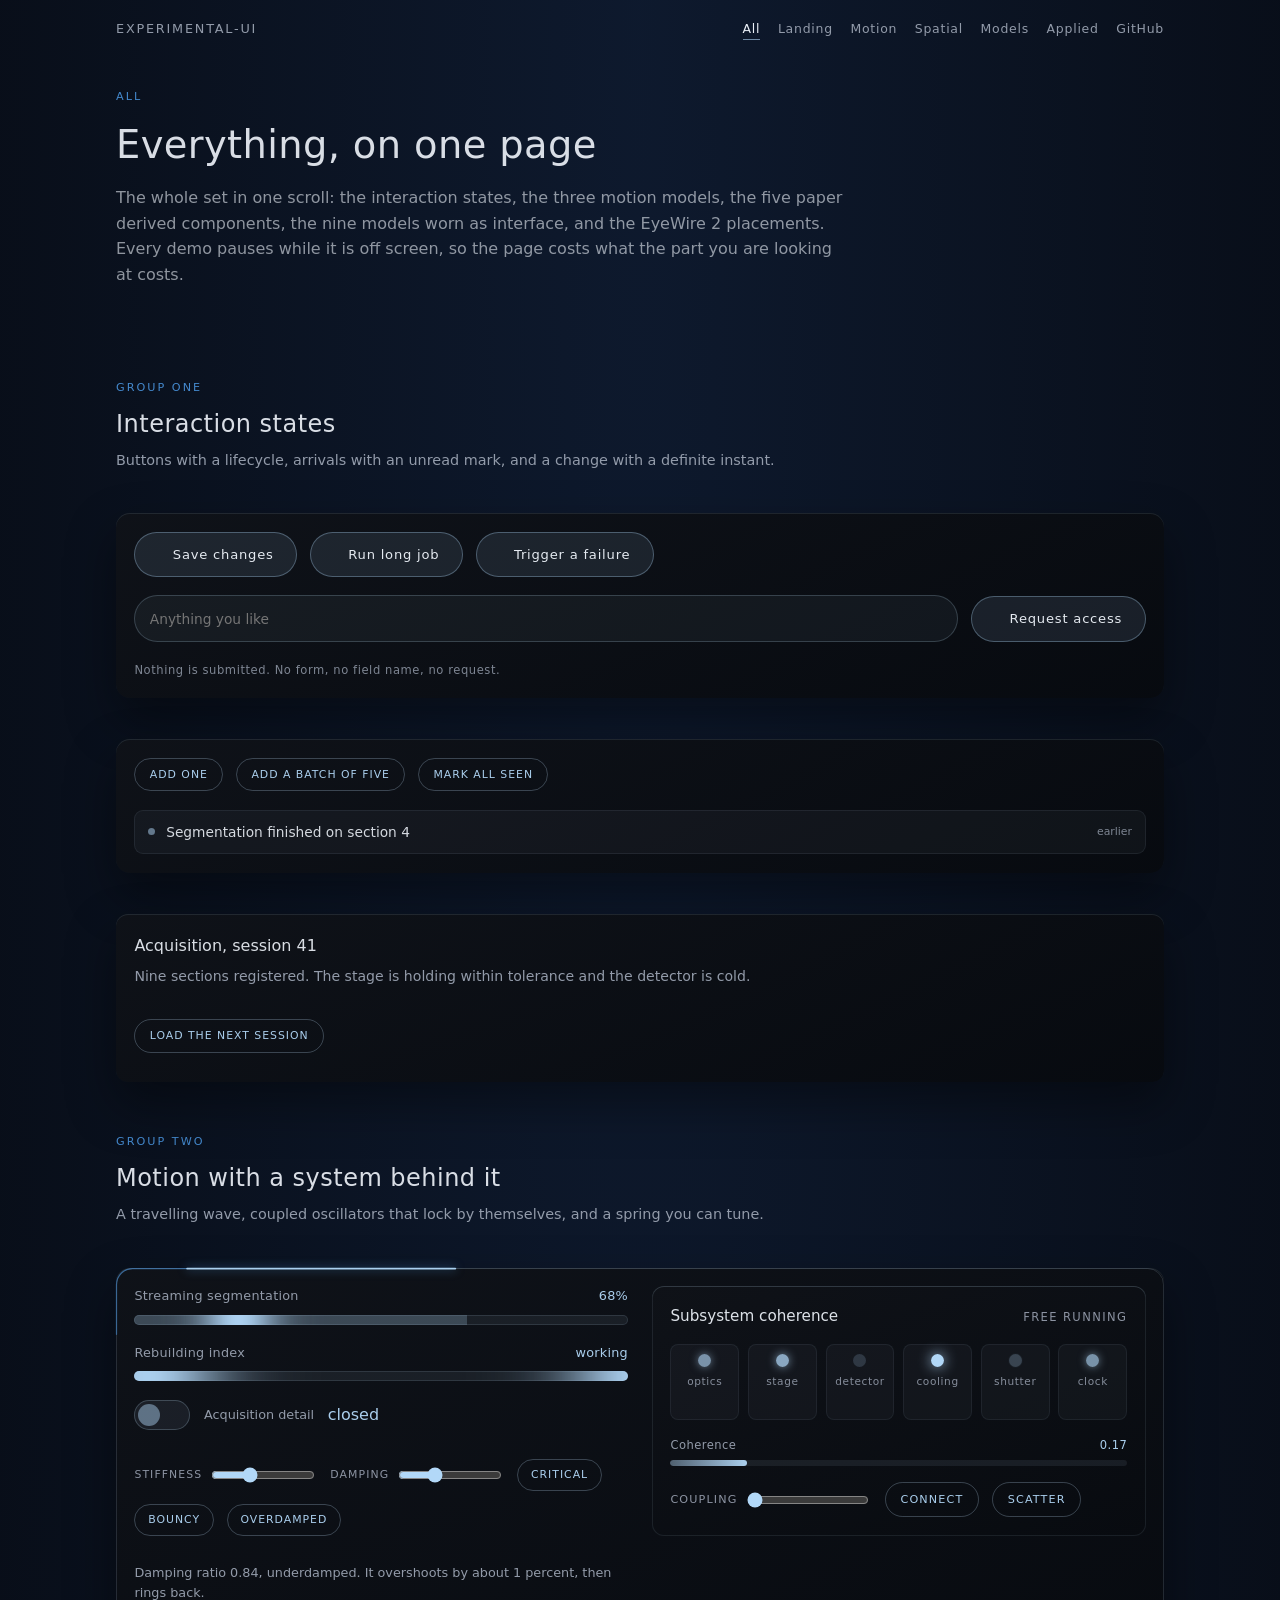
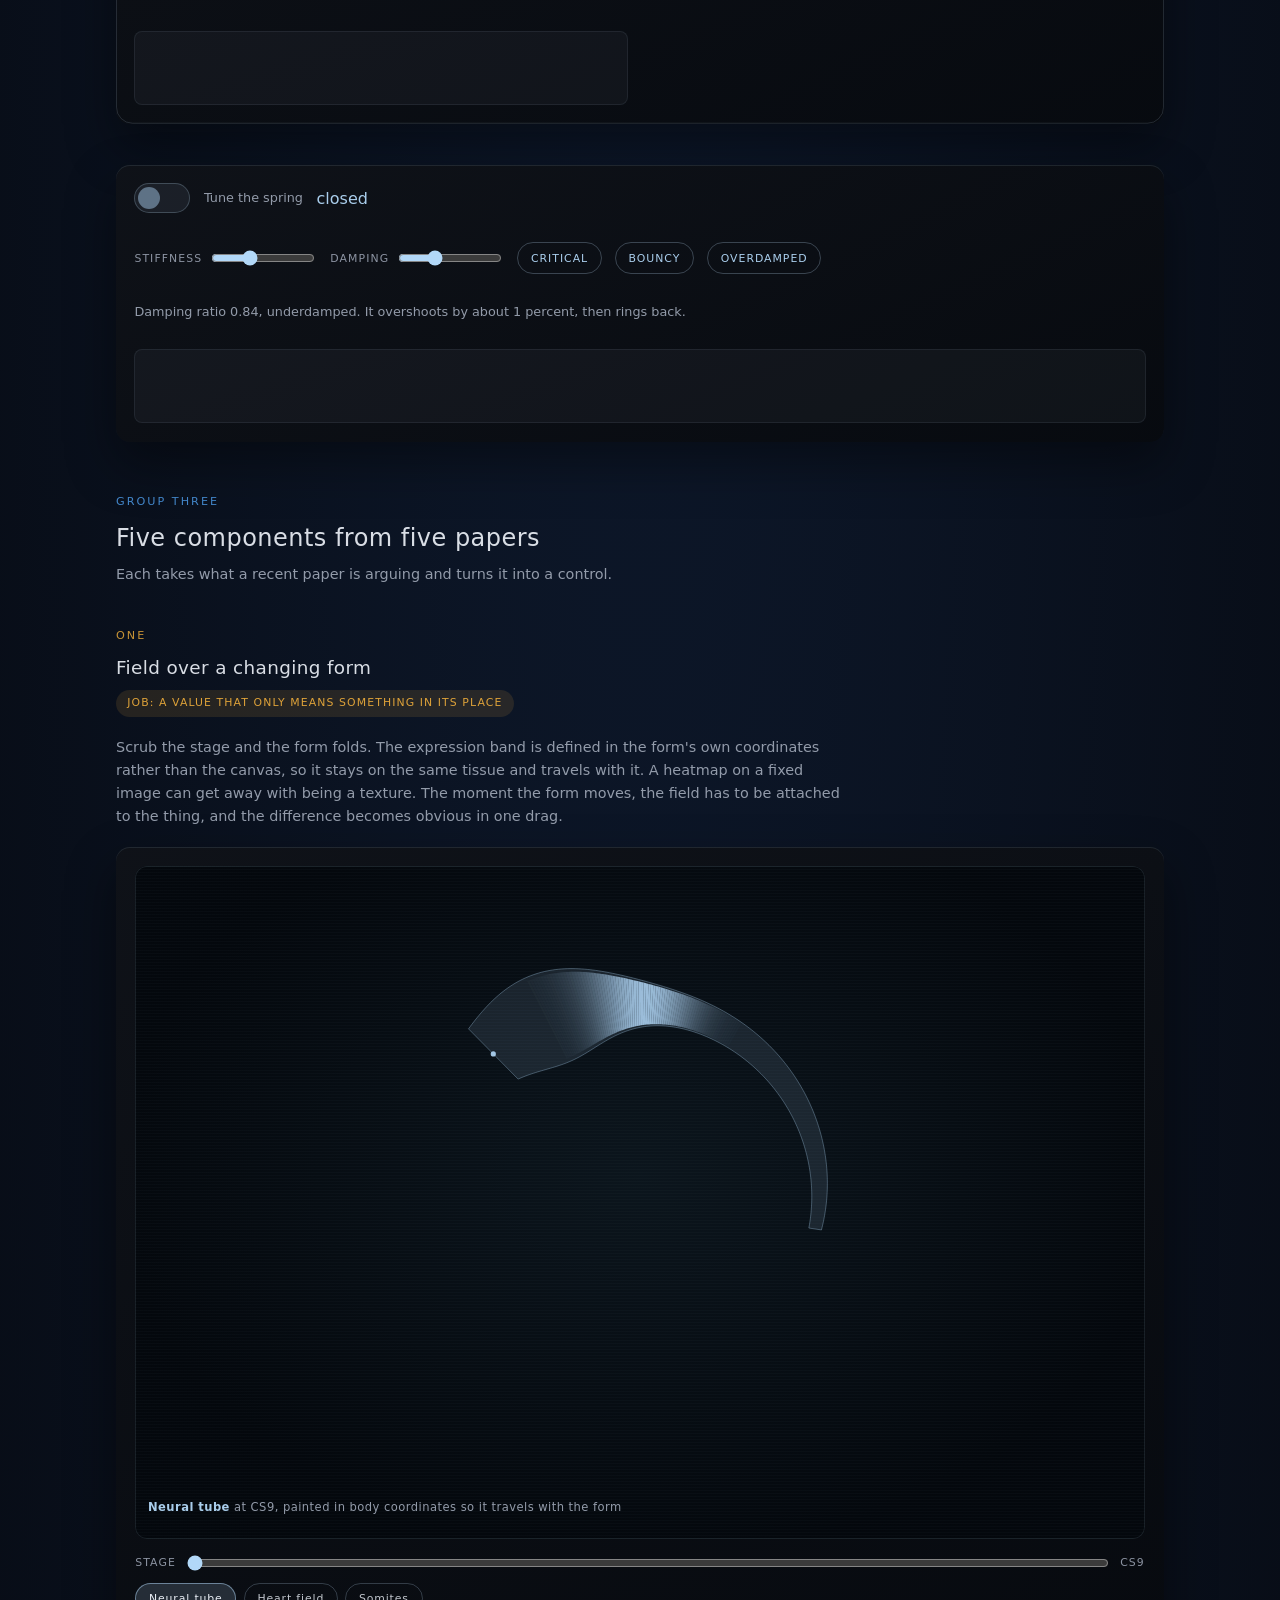
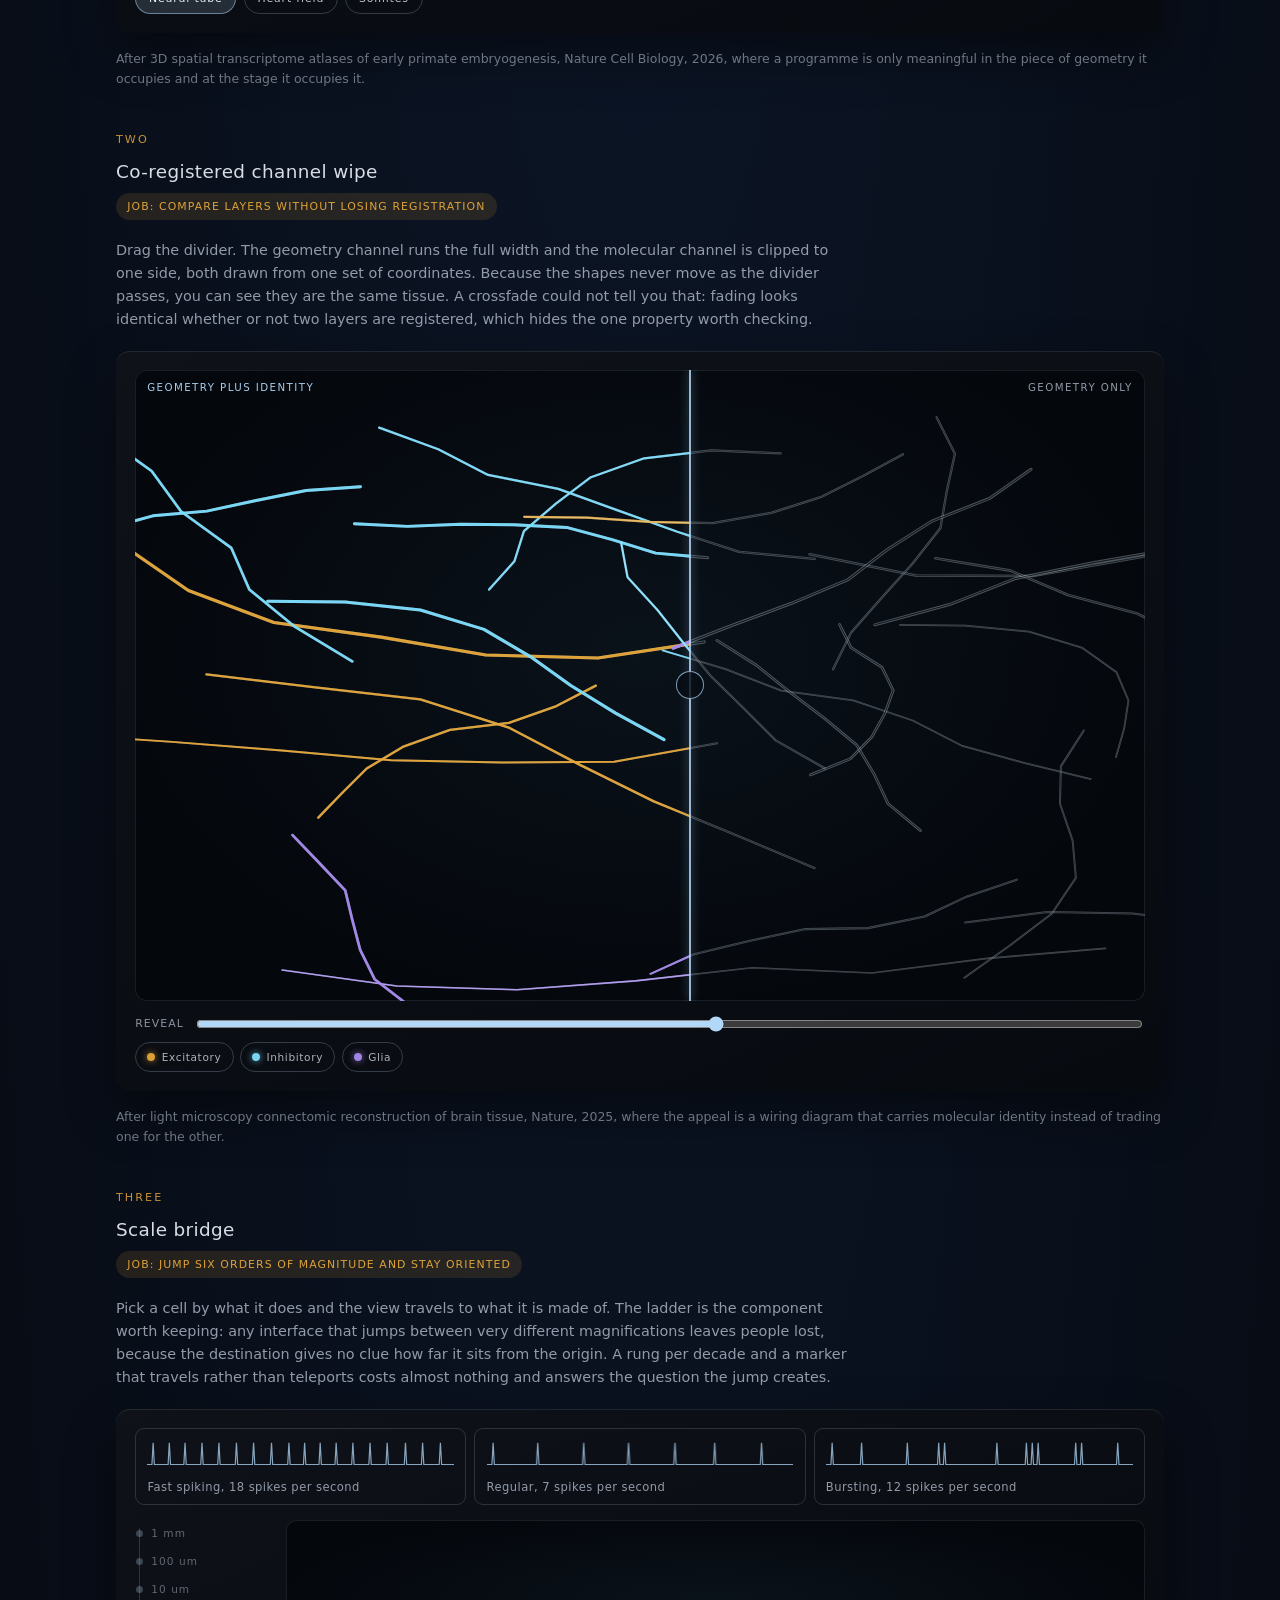
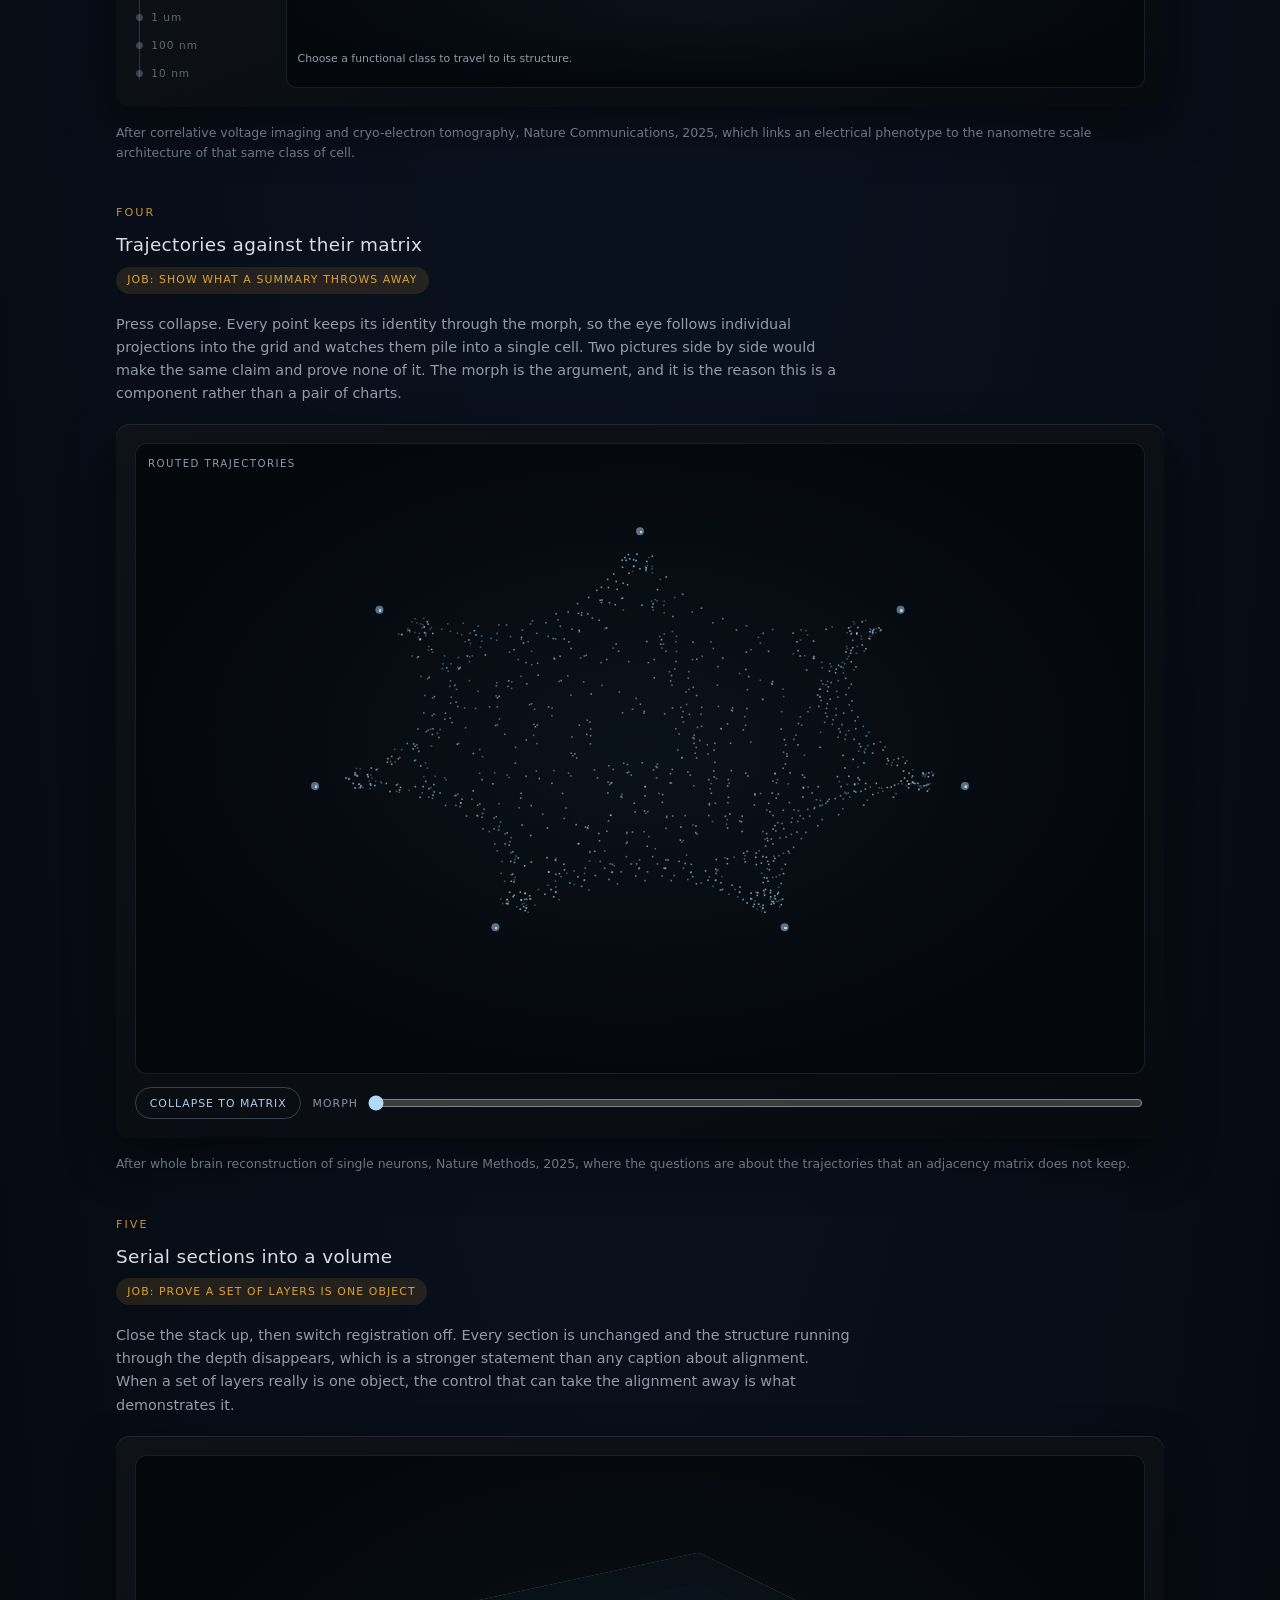
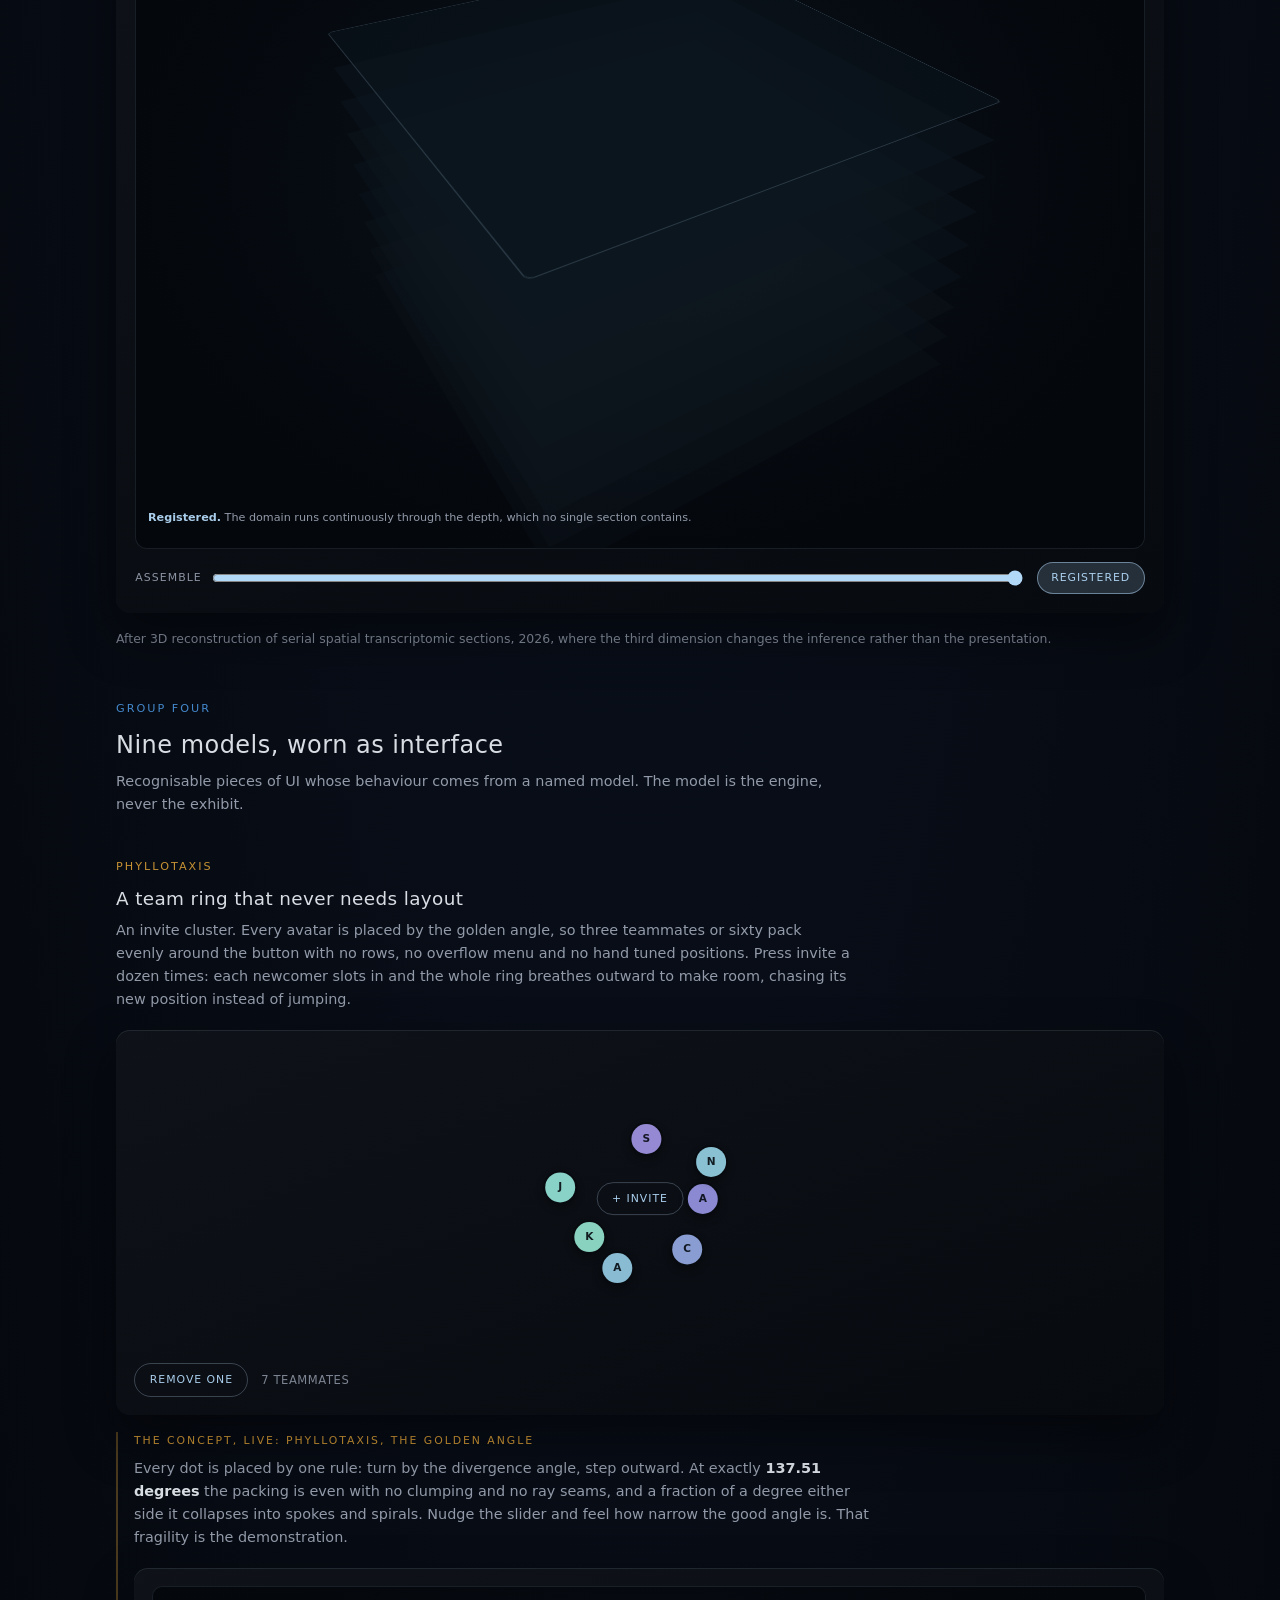
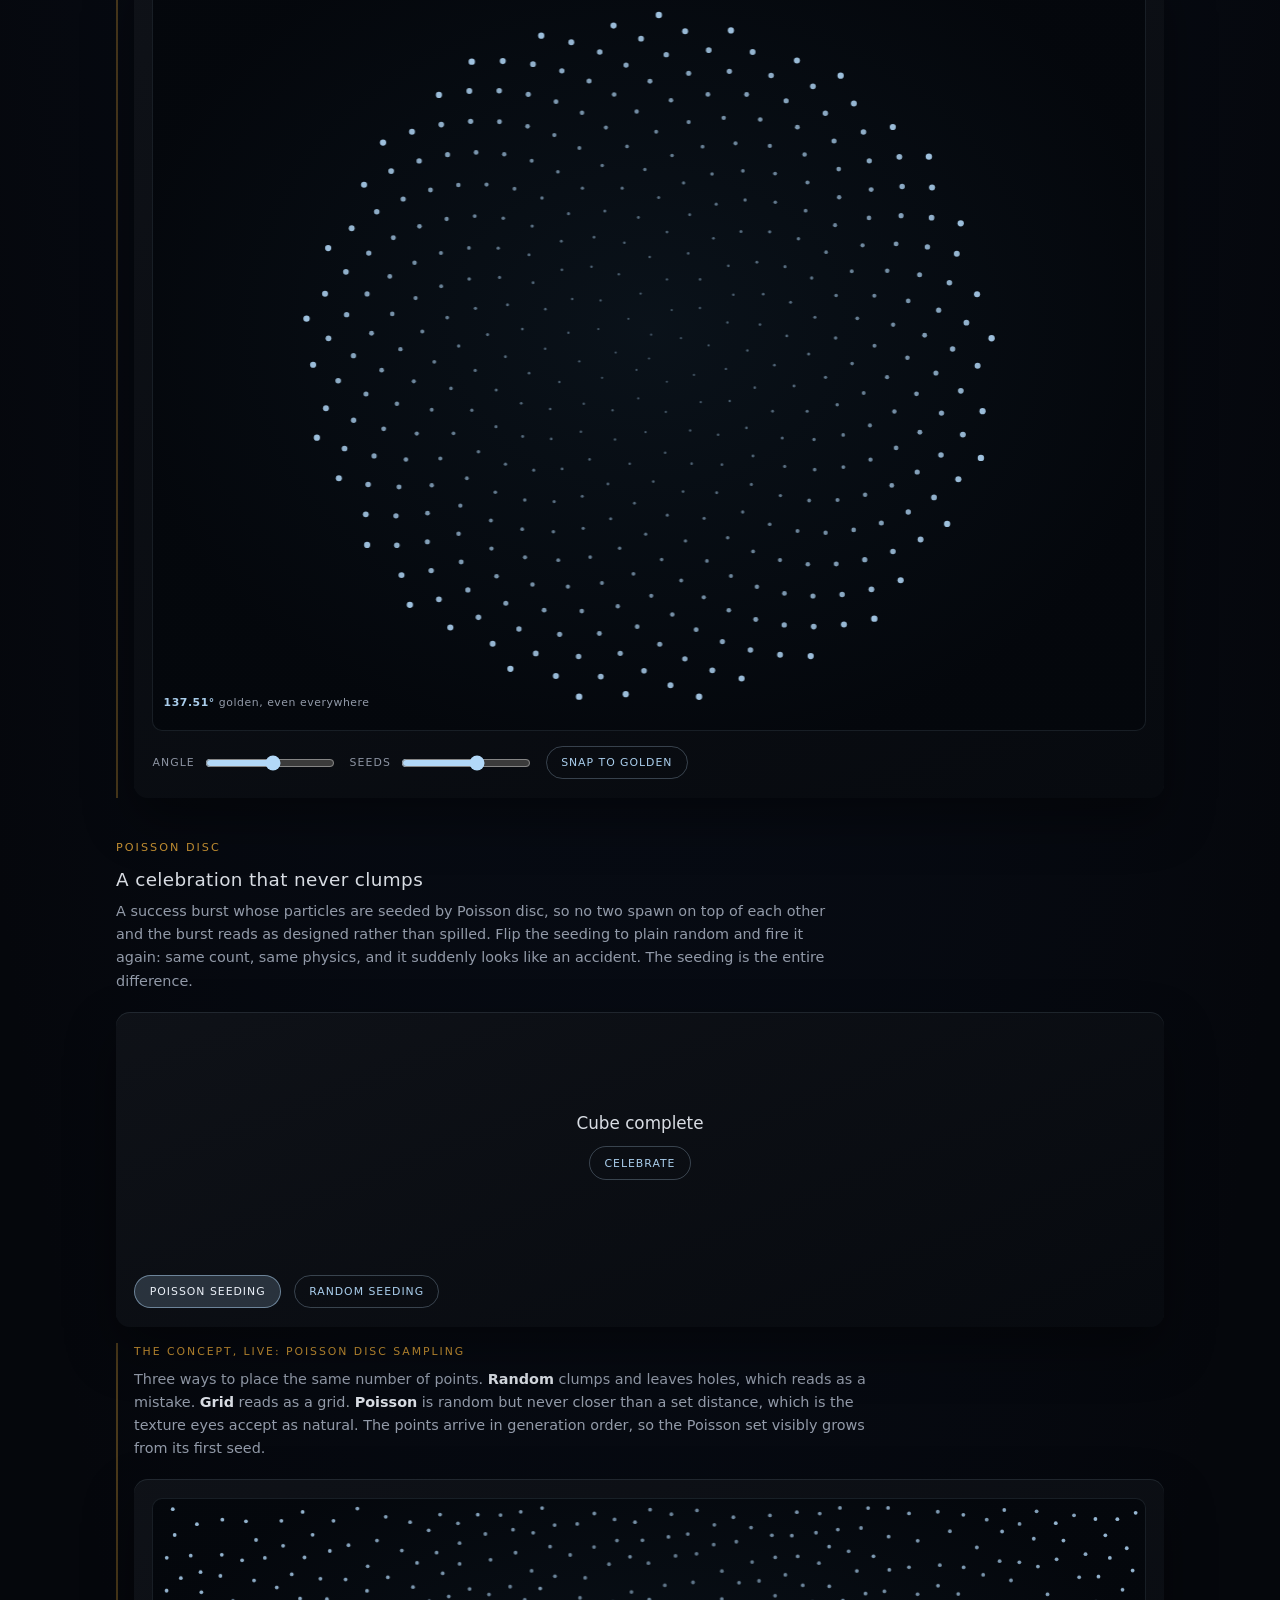
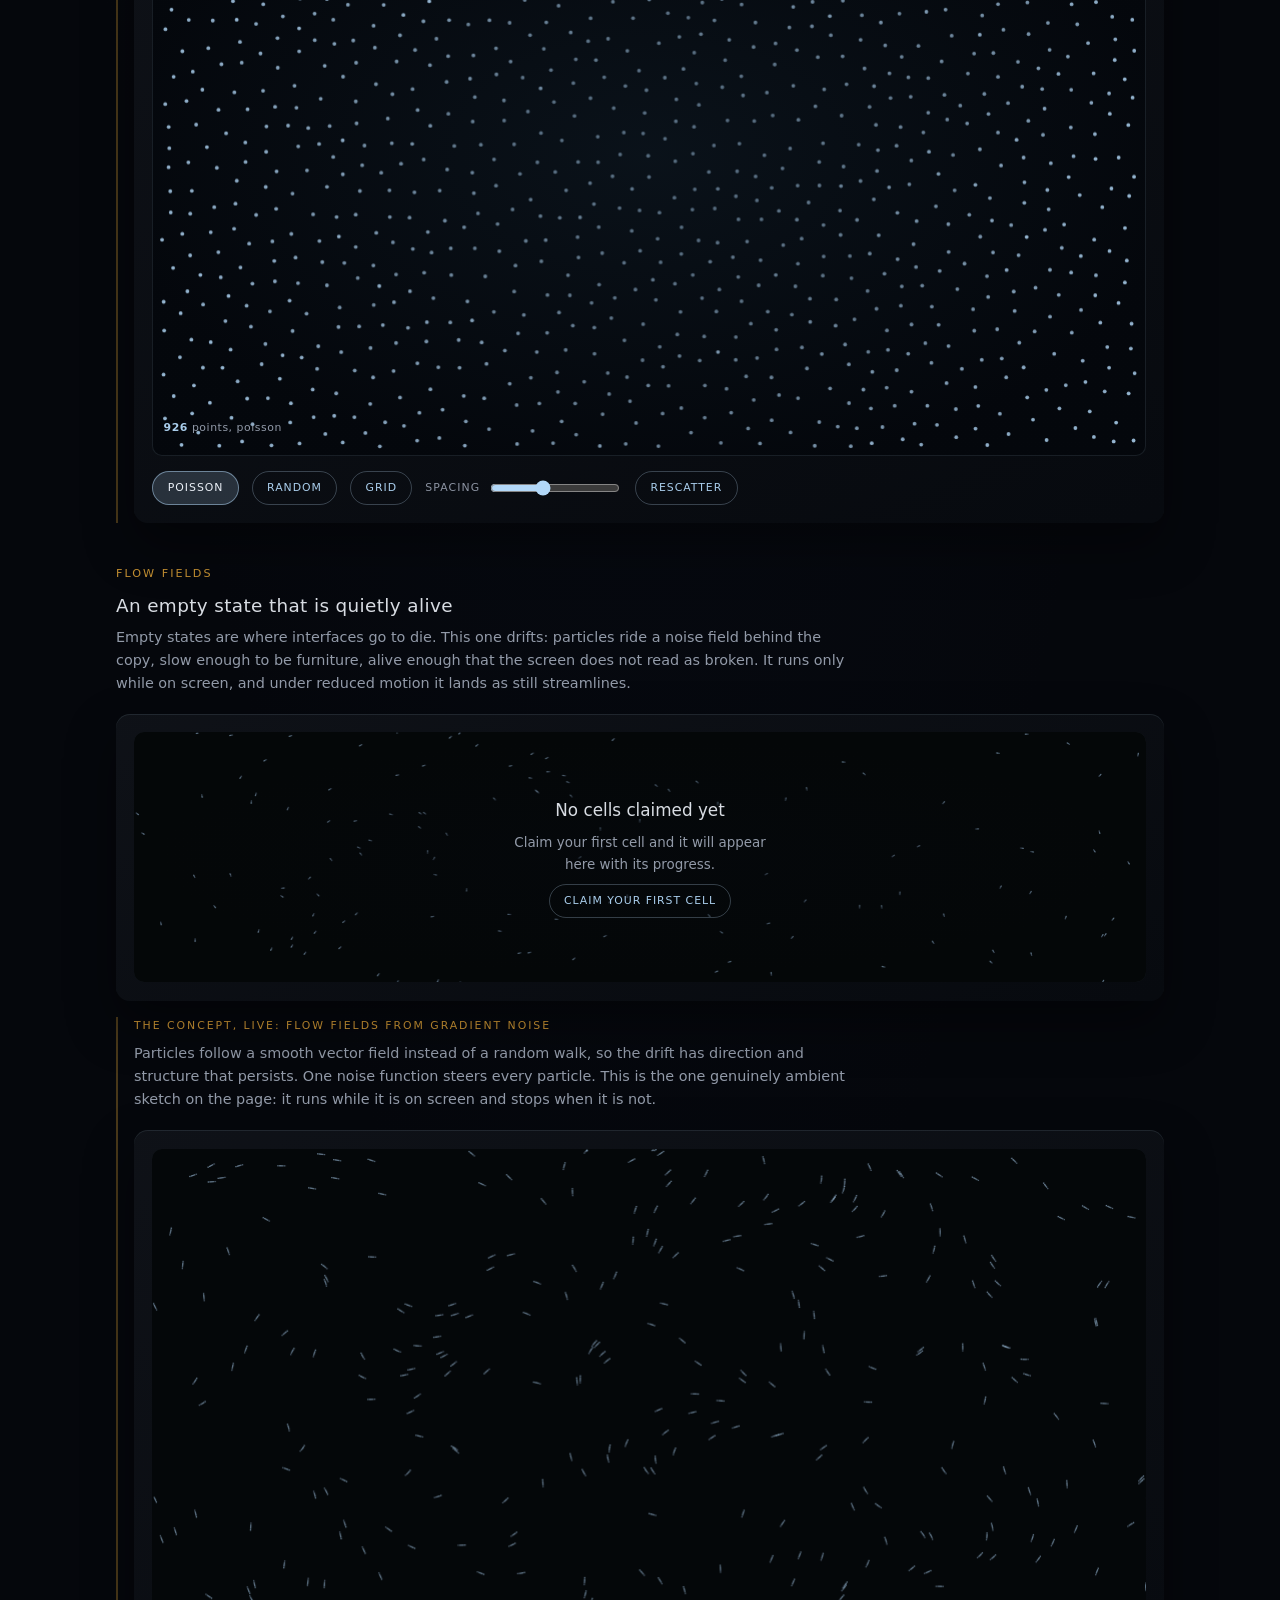
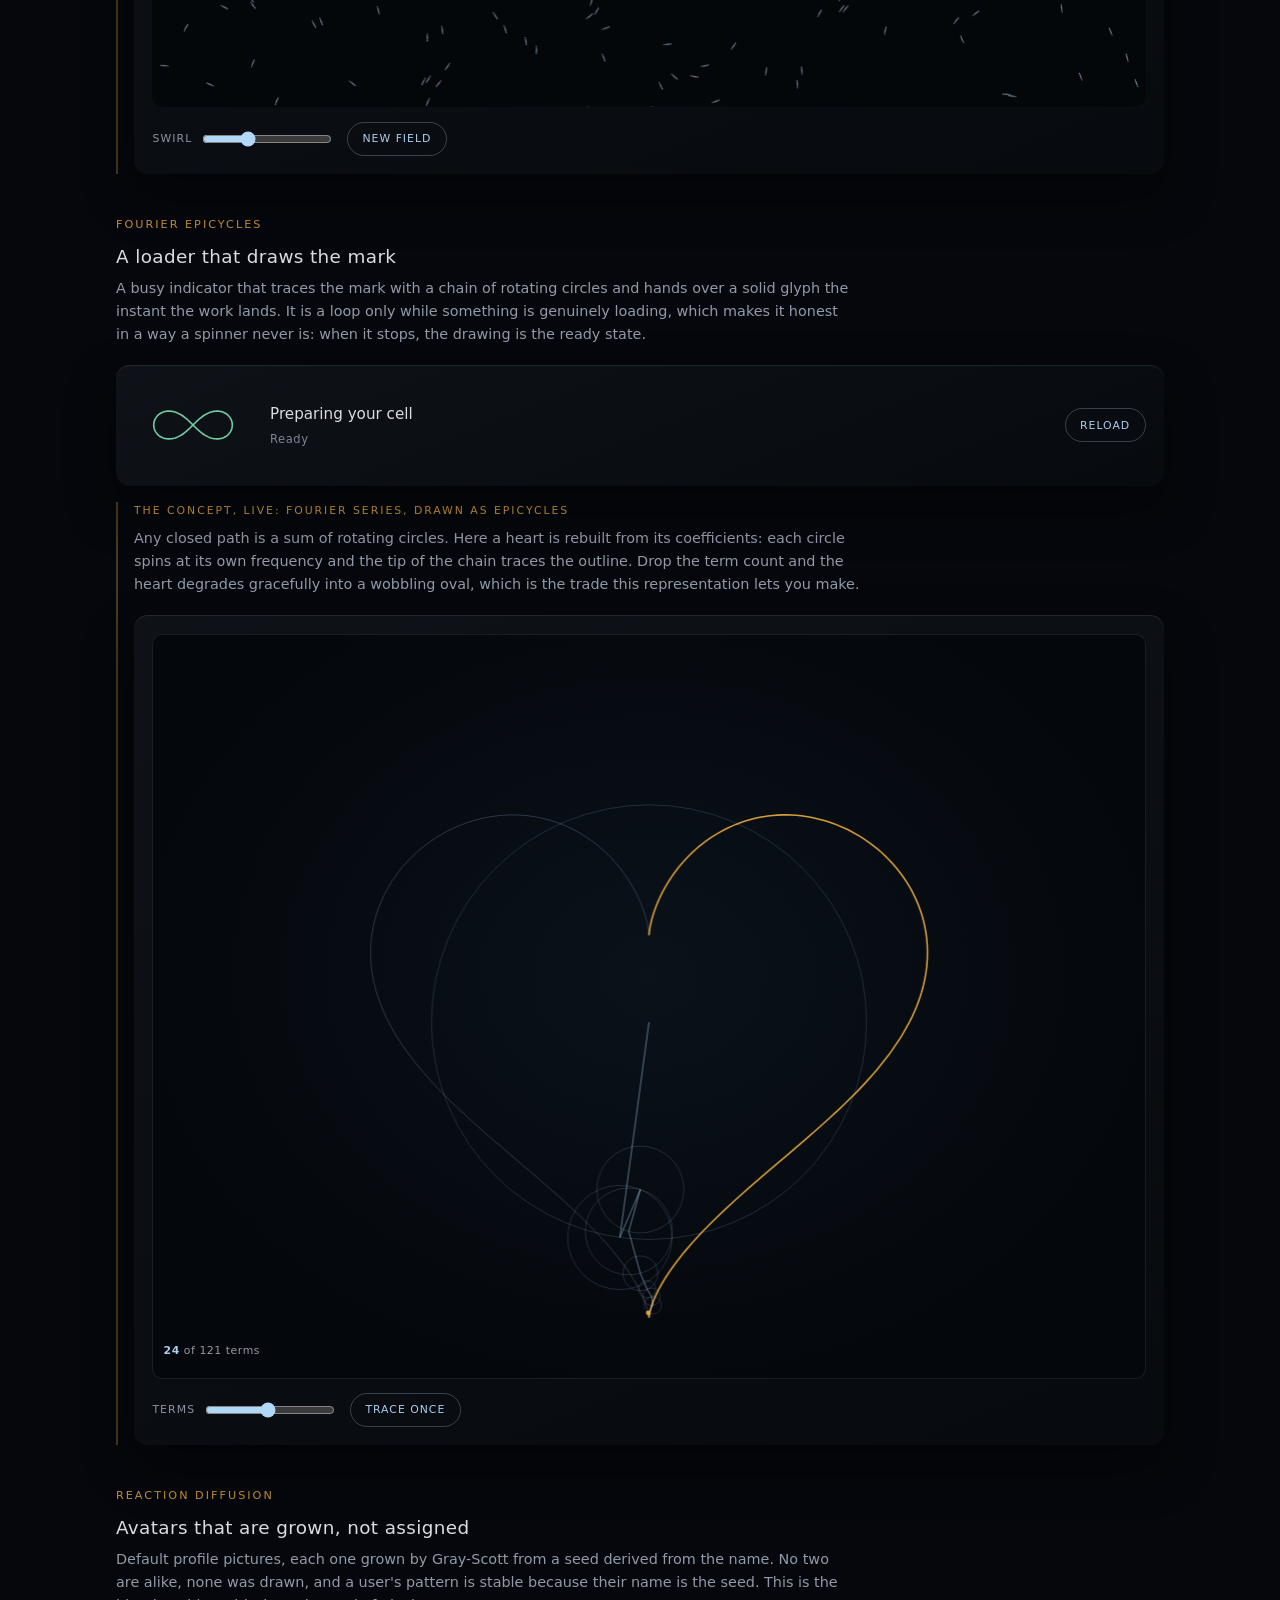
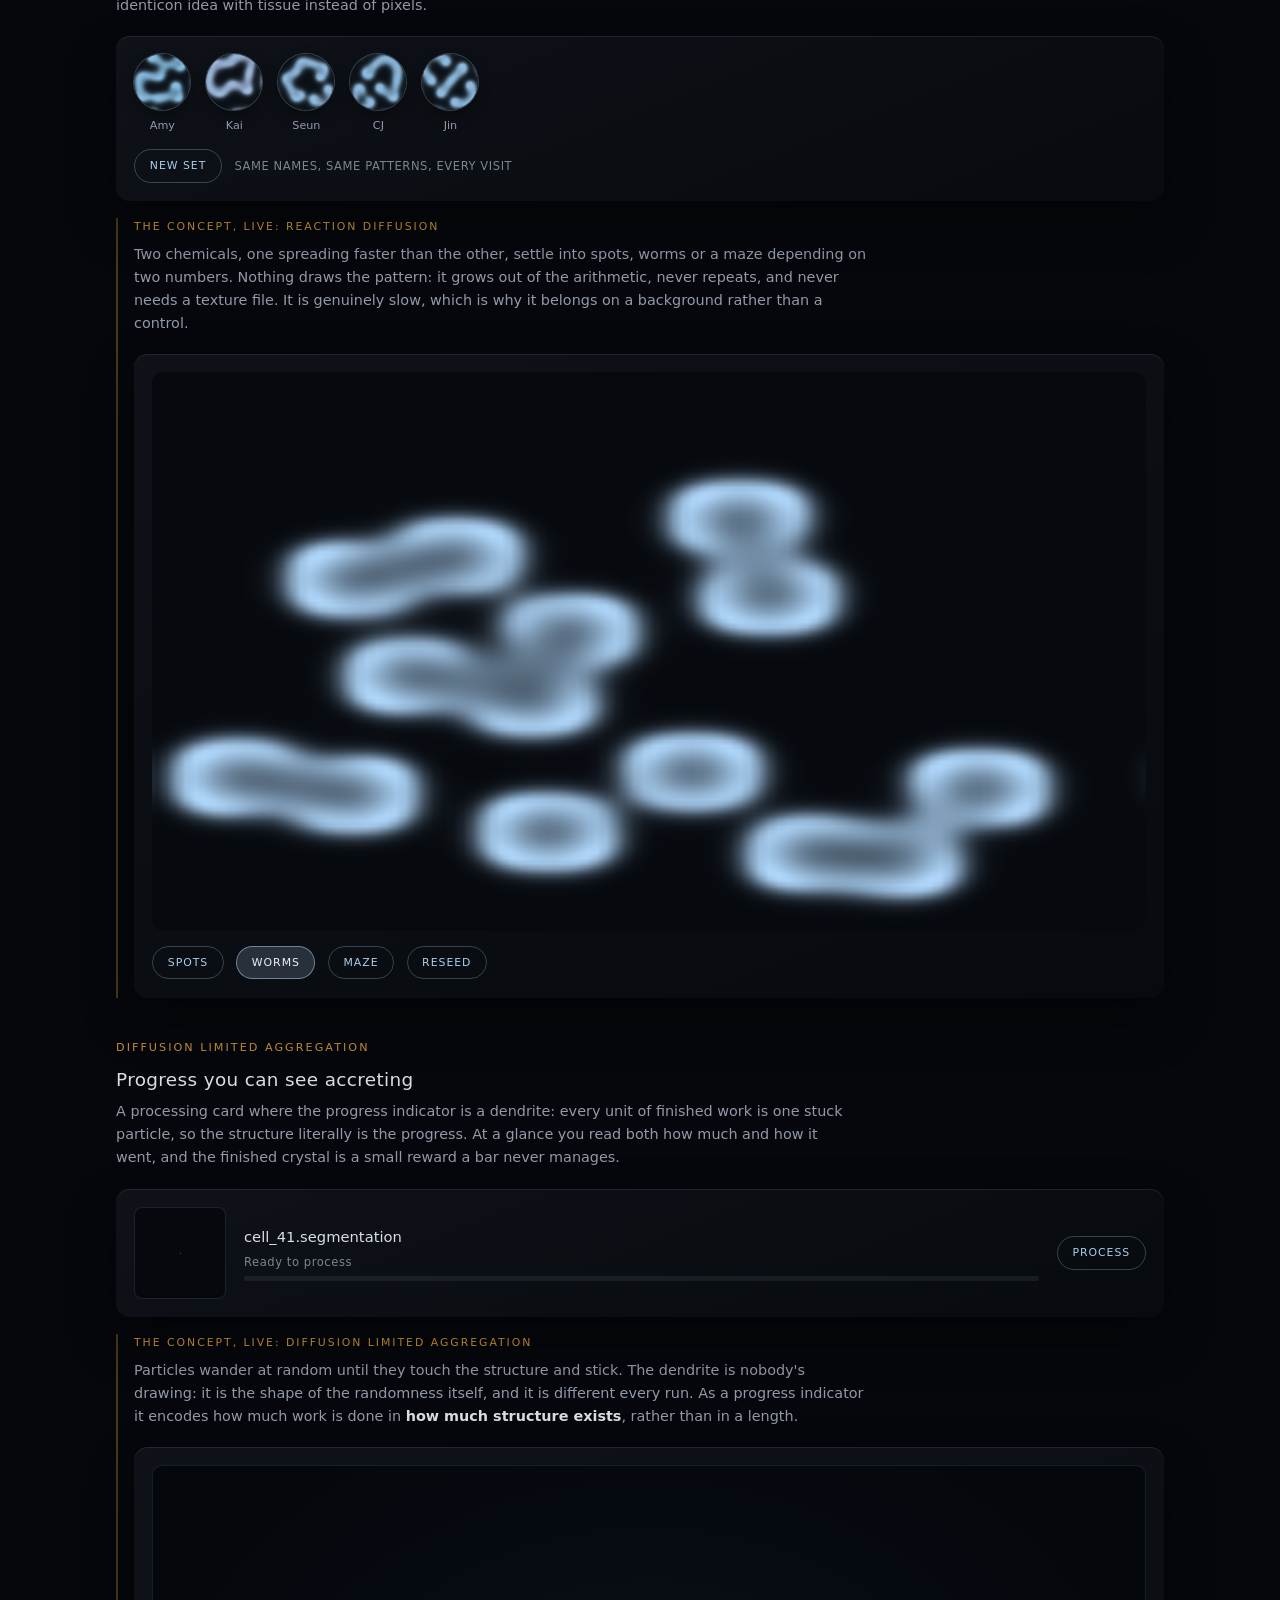
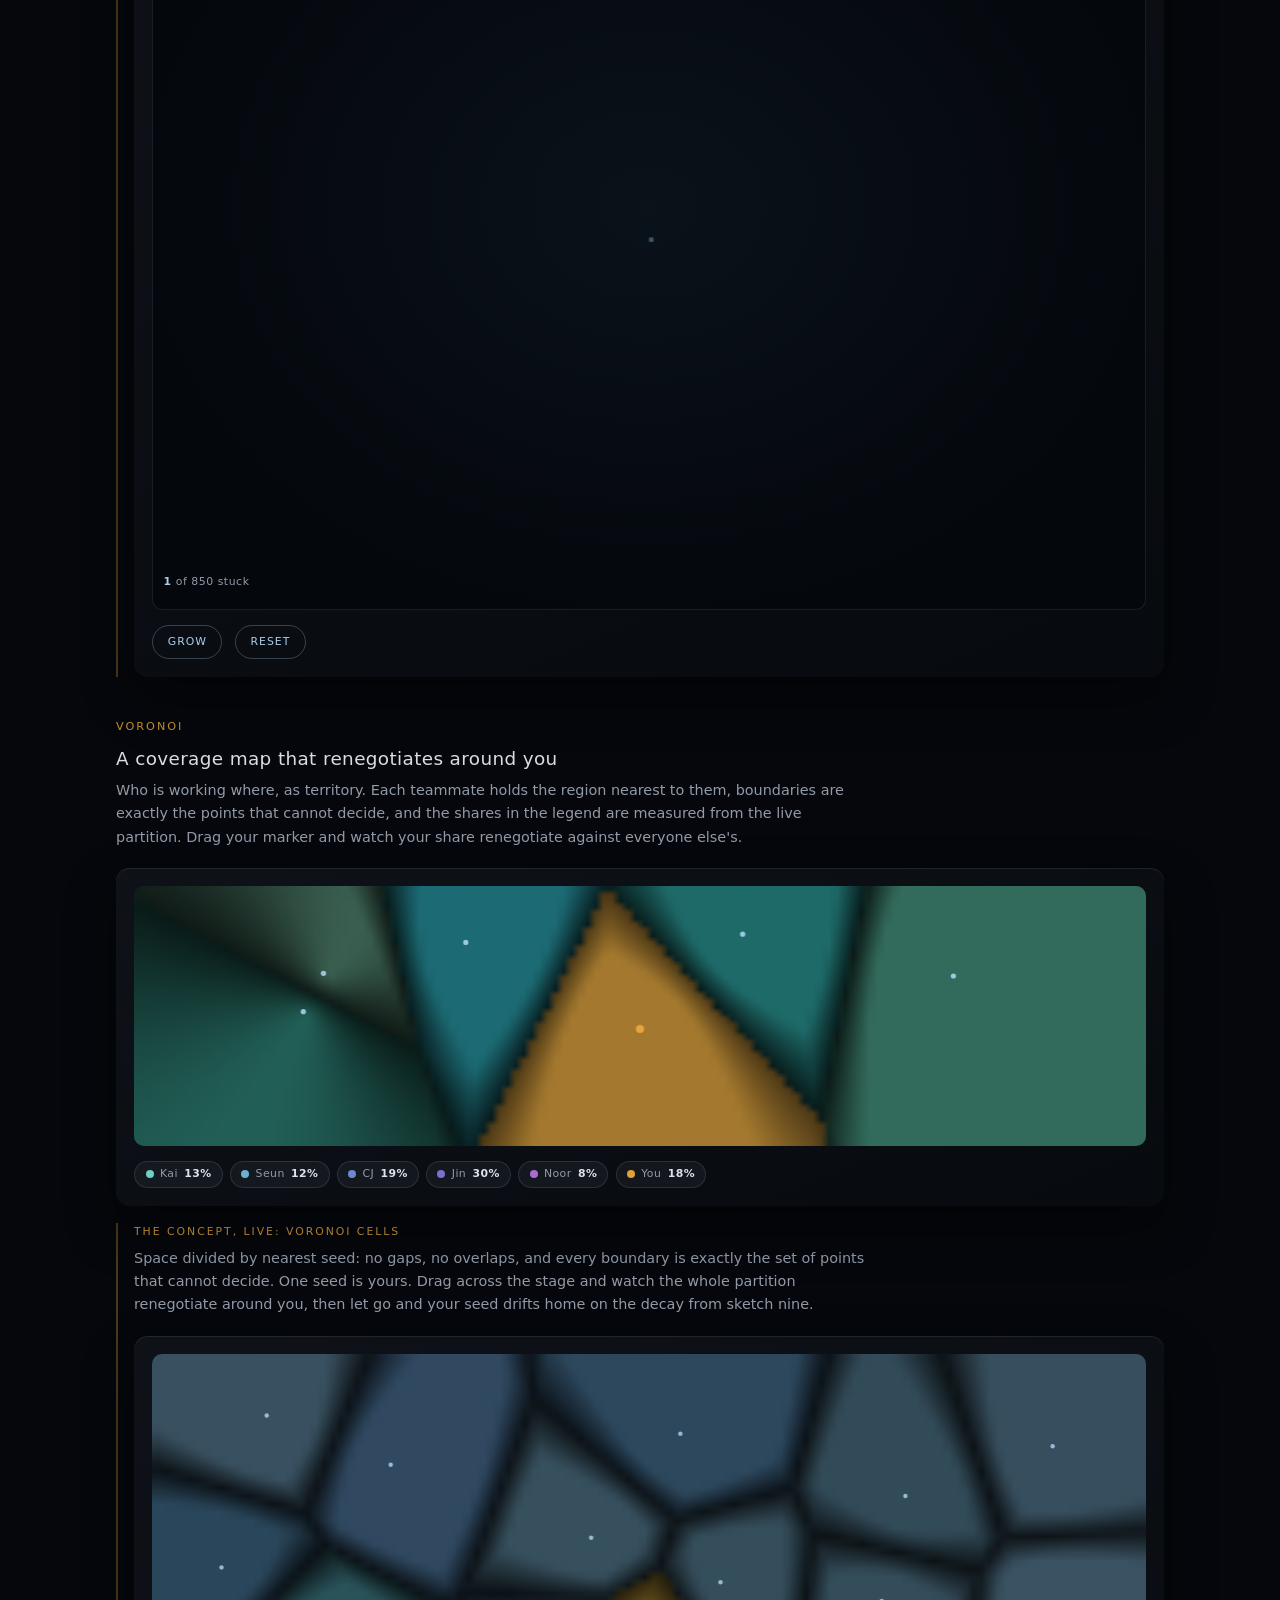
==== commit ab6fd87e: "Pair every model element with the concept itself, live Each of the nine sections on the models page " ====
--- a/components/all.html
+++ b/components/all.html
@@ -306,6 +306,44 @@
   .grouphead { padding-top: 3.2rem; }
   .grouphead h2 { font-size: 1.5rem; font-weight: 300; }
   .grouphead .note { margin-bottom: 0; }
+
+  /* concept panes: the model itself, live, under each element */
+  .concept {
+    margin-top: 1.05rem;
+    padding-left: 1rem;
+    border-left: 2px solid rgb(var(--holo-warm) / .3);
+  }
+  .concept-title {
+    margin: 0 0 .45rem;
+    font-size: .68rem;
+    letter-spacing: .18em;
+    text-transform: uppercase;
+    color: rgb(var(--holo-warm) / .9);
+  }
+  .cstage {
+    position: relative;
+    border-radius: 10px;
+    overflow: hidden;
+    background: radial-gradient(ellipse at 50% 46%, rgb(10 18 26 / .96), rgb(4 7 12 / .98) 76%);
+    box-shadow: inset 0 0 0 1px rgb(var(--holo-line) / .1);
+    aspect-ratio: 16 / 9;
+  }
+  .cstage.tall { aspect-ratio: 4 / 3; }
+  .cstage canvas { position: absolute; inset: 0; width: 100%; height: 100%; display: block; }
+  .cstage.grabby { cursor: crosshair; touch-action: none; }
+  .cread {
+    position: absolute;
+    left: .7rem;
+    bottom: .55rem;
+    font-size: .68rem;
+    letter-spacing: .05em;
+    color: rgb(var(--holo-dim) / .95);
+    pointer-events: none;
+    font-variant-numeric: tabular-nums;
+  }
+  .cread b { color: rgb(var(--holo-beam) / .95); font-weight: 600; }
+  .mrow label { display: flex; align-items: center; gap: .5rem; }
+  .mrow input[type="range"] { width: 130px; accent-color: rgb(var(--holo-beam)); }
 </style>
 </head>
 <body>
@@ -531,6 +569,30 @@
         <span class="quiet" id="ring-count" role="status"></span>
       </div>
     </div>
+  
+    <div class="concept">
+      <p class="concept-title">The concept, live: Phyllotaxis, the golden angle</p>
+      <p class="note">
+      Every dot is placed by one rule: turn by the divergence angle, step
+      outward. At exactly <b>137.51 degrees</b> the packing is even with no
+      clumping and no ray seams, and a fraction of a degree either side it
+      collapses into spokes and spirals. Nudge the slider and feel how narrow
+      the good angle is. That fragility is the demonstration.
+    </p>
+      <div class="panel">
+      <div class="cstage tall"><canvas id="phy-cv" role="img"></canvas>
+        <p class="cread" id="phy-read"></p></div>
+      <div class="mrow">
+        <label>Angle
+          <input id="phy-angle" type="range" min="128" max="146" step="0.02" value="137.51" aria-label="Divergence angle in degrees">
+        </label>
+        <label>Seeds
+          <input id="phy-count" type="range" min="80" max="650" step="10" value="420" aria-label="Number of seeds">
+        </label>
+        <button class="mbtn" id="phy-golden" type="button" data-holo-tap>Snap to golden</button>
+      </div>
+    </div>
+    </div>
   </section>
 
 <section id="poisson">
@@ -556,6 +618,30 @@
         <button class="mbtn" data-seed="random" type="button" data-holo-tap aria-pressed="false">Random seeding</button>
       </div>
     </div>
+  
+    <div class="concept">
+      <p class="concept-title">The concept, live: Poisson disc sampling</p>
+      <p class="note">
+      Three ways to place the same number of points. <b>Random</b> clumps and
+      leaves holes, which reads as a mistake. <b>Grid</b> reads as a grid.
+      <b>Poisson</b> is random but never closer than a set distance, which is
+      the texture eyes accept as natural. The points arrive in generation
+      order, so the Poisson set visibly grows from its first seed.
+    </p>
+      <div class="panel">
+      <div class="cstage"><canvas id="poi-cv" role="img"></canvas>
+        <p class="cread" id="poi-read"></p></div>
+      <div class="mrow" role="group" aria-label="Scatter mode">
+        <button class="mbtn" data-mode="poisson" type="button" data-holo-tap aria-pressed="true">Poisson</button>
+        <button class="mbtn" data-mode="random" type="button" data-holo-tap aria-pressed="false">Random</button>
+        <button class="mbtn" data-mode="grid" type="button" data-holo-tap aria-pressed="false">Grid</button>
+        <label>Spacing
+          <input id="poi-r" type="range" min="12" max="30" step="1" value="19" aria-label="Minimum spacing for the Poisson set">
+        </label>
+        <button class="mbtn" id="poi-again" type="button" data-holo-tap>Rescatter</button>
+      </div>
+    </div>
+    </div>
   </section>
 
 <section id="flow">
@@ -577,6 +663,25 @@
         </div>
       </div>
     </div>
+  
+    <div class="concept">
+      <p class="concept-title">The concept, live: Flow fields from gradient noise</p>
+      <p class="note">
+      Particles follow a smooth vector field instead of a random walk, so the
+      drift has direction and structure that persists. One noise function
+      steers every particle. This is the one genuinely ambient sketch on the
+      page: it runs while it is on screen and stops when it is not.
+    </p>
+      <div class="panel">
+      <div class="cstage"><canvas id="flo-cv" role="img" aria-label="Particles drifting along a smooth noise field"></canvas></div>
+      <div class="mrow">
+        <label>Swirl
+          <input id="flo-scale" type="range" min="1.5" max="6" step="0.1" value="3" aria-label="Field frequency">
+        </label>
+        <button class="mbtn" id="flo-seed" type="button" data-holo-tap>New field</button>
+      </div>
+    </div>
+    </div>
   </section>
 
 <section id="fourier">
@@ -598,6 +703,27 @@
         <button class="mbtn" id="fou-again" type="button" data-holo-tap>Reload</button>
       </div>
     </div>
+  
+    <div class="concept">
+      <p class="concept-title">The concept, live: Fourier series, drawn as epicycles</p>
+      <p class="note">
+      Any closed path is a sum of rotating circles. Here a heart is rebuilt
+      from its coefficients: each circle spins at its own frequency and the
+      tip of the chain traces the outline. Drop the term count and the heart
+      degrades gracefully into a wobbling oval, which is the trade this
+      representation lets you make.
+    </p>
+      <div class="panel">
+      <div class="cstage tall"><canvas id="fsr-cv" role="img"></canvas>
+        <p class="cread" id="fsr-read"></p></div>
+      <div class="mrow">
+        <label>Terms
+          <input id="fsr-terms" type="range" min="2" max="48" step="1" value="24" aria-label="Number of Fourier terms">
+        </label>
+        <button class="mbtn" id="fsr-trace" type="button" data-holo-tap>Trace once</button>
+      </div>
+    </div>
+    </div>
   </section>
 
 <section id="reaction">
@@ -615,6 +741,26 @@
         <button class="mbtn" id="avatars-again" type="button" data-holo-tap>New set</button>
         <span class="quiet">Same names, same patterns, every visit</span>
       </div>
+    </div>
+  
+    <div class="concept">
+      <p class="concept-title">The concept, live: Reaction diffusion</p>
+      <p class="note">
+      Two chemicals, one spreading faster than the other, settle into spots,
+      worms or a maze depending on two numbers. Nothing draws the pattern: it
+      grows out of the arithmetic, never repeats, and never needs a texture
+      file. It is genuinely slow, which is why it belongs on a background
+      rather than a control.
+    </p>
+      <div class="panel">
+      <div class="cstage"><canvas id="rd-cv" role="img" aria-label="A reaction diffusion pattern growing"></canvas></div>
+      <div class="mrow" role="group" aria-label="Pattern preset">
+        <button class="mbtn" data-rd="spots" type="button" data-holo-tap aria-pressed="false">Spots</button>
+        <button class="mbtn" data-rd="worms" type="button" data-holo-tap aria-pressed="true">Worms</button>
+        <button class="mbtn" data-rd="maze" type="button" data-holo-tap aria-pressed="false">Maze</button>
+        <button class="mbtn" id="rd-seed" type="button" data-holo-tap>Reseed</button>
+      </div>
+    </div>
     </div>
   </section>
 
@@ -638,6 +784,25 @@
         <button class="mbtn" id="proc-go" type="button" data-holo-tap>Process</button>
       </div>
     </div>
+  
+    <div class="concept">
+      <p class="concept-title">The concept, live: Diffusion limited aggregation</p>
+      <p class="note">
+      Particles wander at random until they touch the structure and stick.
+      The dendrite is nobody's drawing: it is the shape of the randomness
+      itself, and it is different every run. As a progress indicator it
+      encodes how much work is done in <b>how much structure exists</b>,
+      rather than in a length.
+    </p>
+      <div class="panel">
+      <div class="cstage tall"><canvas id="dla-cv" role="img"></canvas>
+        <p class="cread" id="dla-read"></p></div>
+      <div class="mrow">
+        <button class="mbtn" id="dla-grow" type="button" data-holo-tap>Grow</button>
+        <button class="mbtn" id="dla-reset" type="button" data-holo-tap>Reset</button>
+      </div>
+    </div>
+    </div>
   </section>
 
 <section id="voronoi">
@@ -654,6 +819,23 @@
         <canvas id="cov-cv" role="img" aria-label="A territory map of teammates, with your marker draggable"></canvas>
       </div>
       <div class="cov-legend" id="cov-legend" aria-label="Coverage by teammate"></div>
+    </div>
+  
+    <div class="concept">
+      <p class="concept-title">The concept, live: Voronoi cells</p>
+      <p class="note">
+      Space divided by nearest seed: no gaps, no overlaps, and every boundary
+      is exactly the set of points that cannot decide. One seed is yours.
+      Drag across the stage and watch the whole partition renegotiate around
+      you, then let go and your seed drifts home on the decay from sketch
+      nine.
+    </p>
+      <div class="panel">
+      <div class="cstage grabby"><canvas id="vor-cv" role="img" aria-label="A Voronoi partition with one seed following the pointer"></canvas></div>
+      <div class="mrow">
+        <button class="mbtn" id="vor-again" type="button" data-holo-tap>Rescatter seeds</button>
+      </div>
+    </div>
     </div>
   </section>
 
@@ -676,6 +858,25 @@
         <button class="mbtn" id="col-go" type="button" data-holo-tap>Add all to library</button>
       </div>
     </div>
+  
+    <div class="concept">
+      <p class="concept-title">The concept, live: Flocking, three local rules</p>
+      <p class="note">
+      Every bird sees only its neighbours, and three rules make a flock:
+      keep apart, point the same way, drift together. The toggles take one
+      rule away at a time, which is the honest demo: kill separation and
+      they collapse into knots, kill alignment and the shoal loses its grain,
+      kill cohesion and it evaporates.
+    </p>
+      <div class="panel">
+      <div class="cstage"><canvas id="boi-cv" role="img" aria-label="A flock of boids"></canvas></div>
+      <div class="mrow" role="group" aria-label="Flocking rules">
+        <button class="mbtn" data-rule="sep" type="button" data-holo-tap aria-pressed="true">Separation</button>
+        <button class="mbtn" data-rule="ali" type="button" data-holo-tap aria-pressed="true">Alignment</button>
+        <button class="mbtn" data-rule="coh" type="button" data-holo-tap aria-pressed="true">Cohesion</button>
+      </div>
+    </div>
+    </div>
   </section>
 
 <section id="decay">
@@ -699,6 +900,27 @@
         <button class="mbtn" id="score-50" type="button" data-holo-tap>+50</button>
         <button class="mbtn" id="score-250" type="button" data-holo-tap>+250</button>
       </div>
+    </div>
+  
+    <div class="concept">
+      <p class="concept-title">The concept, live: Exponential decay</p>
+      <p class="note">
+      The humblest model and the most reusable. Both dots chase your pointer.
+      The <b>warm</b> one is a fixed duration tween, and every time you move
+      mid flight it has to restart. The <b>cool</b> one moves a fraction of
+      the remaining distance each frame, so interruption is not even a case:
+      there is no duration to restart. Drag in circles and feel the
+      difference.
+    </p>
+      <div class="panel">
+      <div class="cstage grabby"><canvas id="dec-cv" role="img" aria-label="Two dots chasing the pointer, a tween and an exponential decay"></canvas>
+        <p class="cread"><b>Cool</b> decay chaser, <span style="color:rgb(var(--holo-warm) / .9)">warm</span> fixed tween</p></div>
+      <div class="mrow">
+        <label>Decay rate
+          <input id="dec-k" type="range" min="3" max="18" step="0.5" value="8" aria-label="Decay rate of the chaser">
+        </label>
+      </div>
+    </div>
     </div>
   </section>
 
@@ -2212,5 +2434,832 @@
 })();
 </script>
 
+<script>
+(function () {
+  "use strict";
+
+  var reduced = matchMedia("(prefers-reduced-motion: reduce)").matches;
+  var TAU = Math.PI * 2;
+  var MINT = "178,216,248", WARM = "232,169,58", GLOW = "74,150,224";
+
+  function fit(cv) {
+    var dpr = Math.min(devicePixelRatio || 1, 2);
+    var r = cv.getBoundingClientRect();
+    var w = Math.max(1, Math.round(r.width * dpr));
+    var h = Math.max(1, Math.round(r.height * dpr));
+    if (cv.width !== w || cv.height !== h) { cv.width = w; cv.height = h; }
+    return dpr;
+  }
+  function rng(seed) {
+    return function () {
+      seed = (seed * 1664525 + 1013904223) % 4294967296;
+      return seed / 4294967296;
+    };
+  }
+  /* ambient loops run only in view, per the rule; each carries its own state */
+  function ambient(el, frame) {
+    var raf = 0, last = 0;
+    function loop(now) {
+      if (!last) last = now;
+      var dt = Math.min((now - last) / 1000, 0.05);
+      last = now;
+      frame(dt);
+      raf = requestAnimationFrame(loop);
+    }
+    var io = new IntersectionObserver(function (en) {
+      var vis = en[en.length - 1].isIntersecting;
+      if (vis && !raf) { last = 0; raf = requestAnimationFrame(loop); }
+      else if (!vis && raf) { cancelAnimationFrame(raf); raf = 0; }
+    });
+    io.observe(el);
+  }
+  /* one shot loops settle and carry a backstop that lands the truth */
+  function oneshot(step, land, ms) {
+    var raf = 0, last = 0;
+    var backstop = setTimeout(function () {
+      if (raf) cancelAnimationFrame(raf);
+      land();
+    }, ms || 8000);
+    function loop(now) {
+      if (!last) last = now;
+      var dt = Math.min((now - last) / 1000, 0.05);
+      last = now;
+      if (step(dt)) raf = requestAnimationFrame(loop);
+      else { clearTimeout(backstop); land(); }
+    }
+    raf = requestAnimationFrame(loop);
+    return function cancel() { if (raf) cancelAnimationFrame(raf); clearTimeout(backstop); };
+  }
+
+  /* ================================================== 1. phyllotaxis */
+  (function () {
+    var cv = document.getElementById("phy-cv"), ctx = cv.getContext("2d");
+    var read = document.getElementById("phy-read");
+    var aEl = document.getElementById("phy-angle"), nEl = document.getElementById("phy-count");
+    var GOLDEN = 137.50776;
+    var target = 137.51, disp = target, N = 420;
+    var raf = 0, last = 0;
+
+    function paint() {
+      var dpr = fit(cv), W = cv.width, H = cv.height;
+      ctx.clearRect(0, 0, W, H);
+      var cx = W / 2, cy = H / 2;
+      var c = Math.min(W, H) / (2.15 * Math.sqrt(N));
+      var ang = disp * Math.PI / 180;
+      for (var i = 0; i < N; i++) {
+        var r = c * Math.sqrt(i), th = i * ang;
+        var x = cx + Math.cos(th) * r, y = cy + Math.sin(th) * r;
+        var u = i / N;
+        var sz = (1.1 + u * 2.1) * dpr;
+        ctx.fillStyle = "rgba(" + MINT + "," + (0.35 + u * 0.55).toFixed(3) + ")";
+        ctx.beginPath(); ctx.arc(x, y, sz, 0, TAU); ctx.fill();
+      }
+      var dd = disp - GOLDEN;
+      read.innerHTML = "<b>" + disp.toFixed(2) + "&deg;</b> " +
+        (Math.abs(dd) < 0.05 ? "golden, even everywhere"
+                             : (dd > 0 ? "+" : "") + dd.toFixed(2) + "&deg; from golden");
+      cv.setAttribute("aria-label", N + " seeds placed at a divergence angle of " + disp.toFixed(2) + " degrees");
+    }
+    function chaseFrame(now) {
+      if (!last) last = now;
+      var dt = Math.min((now - last) / 1000, 0.05); last = now;
+      disp += (target - disp) * (1 - Math.exp(-dt * 6));
+      if (Math.abs(target - disp) < 0.004) { disp = target; paint(); raf = 0; return; }
+      paint();
+      raf = requestAnimationFrame(chaseFrame);
+    }
+    function chase() {
+      if (reduced) { disp = target; paint(); return; }
+      if (!raf) { last = 0; raf = requestAnimationFrame(chaseFrame); }
+    }
+    aEl.addEventListener("input", function () { target = parseFloat(aEl.value); chase(); });
+    nEl.addEventListener("input", function () { N = parseInt(nEl.value, 10); paint(); });
+    document.getElementById("phy-golden").addEventListener("click", function () {
+      target = GOLDEN; aEl.value = String(GOLDEN.toFixed(2)); chase();
+    });
+    new ResizeObserver(paint).observe(cv);
+    paint();
+  })();
+
+  /* ================================================== 2. poisson disc */
+  (function () {
+    var cv = document.getElementById("poi-cv"), ctx = cv.getContext("2d");
+    var read = document.getElementById("poi-read");
+    var rEl = document.getElementById("poi-r");
+    var group = document.querySelector("#poisson .concept .mrow");
+    var mode = "poisson", seed = 7, pts = [], shown = 0, cancel = null;
+
+    function bridson(W, H, r, rand) {
+      var cell = r / Math.SQRT2, gw = Math.ceil(W / cell), gh = Math.ceil(H / cell);
+      var grid = new Int32Array(gw * gh).fill(-1);
+      var out = [], active = [];
+      function put(p) { out.push(p); active.push(out.length - 1);
+        grid[Math.floor(p[1] / cell) * gw + Math.floor(p[0] / cell)] = out.length - 1; }
+      put([W / 2, H / 2]);
+      while (active.length) {
+        var ai = Math.floor(rand() * active.length), pi = active[ai], p = out[pi], ok = false;
+        for (var t = 0; t < 24; t++) {
+          var a = rand() * TAU, d = r * (1 + rand());
+          var x = p[0] + Math.cos(a) * d, y = p[1] + Math.sin(a) * d;
+          if (x < r * 0.5 || y < r * 0.5 || x > W - r * 0.5 || y > H - r * 0.5) continue;
+          var gx = Math.floor(x / cell), gy = Math.floor(y / cell), fine = true;
+          for (var oy = -2; oy <= 2 && fine; oy++) for (var ox = -2; ox <= 2 && fine; ox++) {
+            var nx = gx + ox, ny = gy + oy;
+            if (nx < 0 || ny < 0 || nx >= gw || ny >= gh) continue;
+            var q = grid[ny * gw + nx];
+            if (q >= 0) { var dx = out[q][0] - x, dy = out[q][1] - y;
+              if (dx * dx + dy * dy < r * r) fine = false; }
+          }
+          if (fine) { put([x, y]); ok = true; break; }
+        }
+        if (!ok) active.splice(ai, 1);
+      }
+      return out;
+    }
+
+    function build() {
+      var dpr = fit(cv), W = cv.width, H = cv.height;
+      var rand = rng(seed);
+      var r = parseFloat(rEl.value) * dpr;
+      var base = bridson(W, H, r, rng(seed));
+      var n = base.length;
+      if (mode === "poisson") pts = base;
+      else if (mode === "random") {
+        pts = [];
+        for (var i = 0; i < n; i++) pts.push([r * 0.5 + rand() * (W - r), r * 0.5 + rand() * (H - r)]);
+      } else {
+        pts = [];
+        var cols = Math.round(Math.sqrt(n * W / H)), rows = Math.ceil(n / cols);
+        for (var g = 0; g < n; g++) {
+          pts.push([(g % cols + 0.5) * W / cols, (Math.floor(g / cols) + 0.5) * H / rows]);
+        }
+      }
+      shown = 0;
+      if (cancel) cancel();
+      if (reduced) { shown = pts.length; paint(); return; }
+      var rate = pts.length / 0.9;
+      cancel = oneshot(function (dt) {
+        shown = Math.min(pts.length, shown + dt * rate);
+        paint();
+        return shown < pts.length;
+      }, function () { shown = pts.length; paint(); }, 5000);
+    }
+
+    function paint() {
+      var dpr = fit(cv), W = cv.width, H = cv.height;
+      ctx.clearRect(0, 0, W, H);
+      var m = Math.floor(shown);
+      for (var i = 0; i < m; i++) {
+        var u = i / Math.max(1, pts.length - 1);
+        ctx.fillStyle = "rgba(" + MINT + "," + (0.45 + u * 0.4).toFixed(3) + ")";
+        ctx.beginPath(); ctx.arc(pts[i][0], pts[i][1], 1.9 * dpr, 0, TAU); ctx.fill();
+      }
+      read.innerHTML = "<b>" + pts.length + "</b> points, " + mode;
+      cv.setAttribute("aria-label", pts.length + " points scattered by the " + mode + " method");
+    }
+
+    group.addEventListener("click", function (e) {
+      var b = e.target.closest && e.target.closest("[data-mode]");
+      if (!b) return;
+      mode = b.getAttribute("data-mode");
+      group.querySelectorAll("[data-mode]").forEach(function (n) {
+        n.setAttribute("aria-pressed", String(n === b));
+      });
+      build();
+    });
+    rEl.addEventListener("input", build);
+    document.getElementById("poi-again").addEventListener("click", function () { seed += 13; build(); });
+    new ResizeObserver(build).observe(cv);
+    build();
+  })();
+
+  /* ================================================== 3. flow field */
+  (function () {
+    var cv = document.getElementById("flo-cv"), ctx = cv.getContext("2d");
+    var scaleEl = document.getElementById("flo-scale");
+    var seed = 11, scale = 3;
+    var P = [], NP = 320;
+
+    /* value noise: a hashed lattice, bilinearly interpolated, two octaves */
+    function makeNoise(s) {
+      var rand = rng(s), G = 24, lat = new Float32Array(G * G);
+      for (var i = 0; i < lat.length; i++) lat[i] = rand();
+      function at(x, y) {
+        var xi = Math.floor(x), yi = Math.floor(y);
+        var xf = x - xi, yf = y - yi;
+        function l(ix, iy) { return lat[((iy % G + G) % G) * G + ((ix % G + G) % G)]; }
+        var sx = xf * xf * (3 - 2 * xf), sy = yf * yf * (3 - 2 * yf);
+        return l(xi, yi) * (1 - sx) * (1 - sy) + l(xi + 1, yi) * sx * (1 - sy) +
+               l(xi, yi + 1) * (1 - sx) * sy + l(xi + 1, yi + 1) * sx * sy;
+      }
+      return function (x, y) { return at(x, y) * 0.68 + at(x * 2.1 + 7, y * 2.1 + 3) * 0.32; };
+    }
+    var noise = makeNoise(seed);
+    function angleAt(x, y, W, H) { return noise(x / W * scale, y / H * scale) * TAU * 2; }
+
+    function scatter() {
+      var rand = rng(seed * 3 + 1);
+      P = [];
+      for (var i = 0; i < NP; i++) P.push([rand() * cv.width, rand() * cv.height]);
+    }
+
+    function streamlines() {
+      /* the reduced motion landing: the field itself, drawn once as lines */
+      var dpr = fit(cv), W = cv.width, H = cv.height;
+      ctx.fillStyle = "rgba(4,7,12,1)"; ctx.fillRect(0, 0, W, H);
+      var rand = rng(seed * 5 + 2);
+      for (var s = 0; s < 90; s++) {
+        var x = rand() * W, y = rand() * H;
+        ctx.beginPath(); ctx.moveTo(x, y);
+        for (var t = 0; t < 130; t++) {
+          var a = angleAt(x, y, W, H);
+          x += Math.cos(a) * 2.2 * dpr; y += Math.sin(a) * 2.2 * dpr;
+          if (x < 0 || y < 0 || x > W || y > H) break;
+          ctx.lineTo(x, y);
+        }
+        ctx.strokeStyle = "rgba(" + MINT + ",0.28)";
+        ctx.lineWidth = 1 * dpr;
+        ctx.stroke();
+      }
+    }
+
+    if (reduced) {
+      new ResizeObserver(streamlines).observe(cv);
+      scaleEl.addEventListener("input", function () { scale = parseFloat(scaleEl.value); streamlines(); });
+      document.getElementById("flo-seed").addEventListener("click", function () {
+        seed += 5; noise = makeNoise(seed); streamlines();
+      });
+      streamlines();
+      return;
+    }
+
+    var primed = false;
+    ambient(cv, function (dt) {
+      var dpr = fit(cv), W = cv.width, H = cv.height;
+      if (!primed || !P.length) { primed = true; scatter();
+        ctx.fillStyle = "rgba(4,7,12,1)"; ctx.fillRect(0, 0, W, H); }
+      /* the trail is the memory of the field: a translucent wash each frame */
+      ctx.fillStyle = "rgba(4,7,12,0.055)";
+      ctx.fillRect(0, 0, W, H);
+      ctx.fillStyle = "rgba(" + MINT + ",0.6)";
+      for (var i = 0; i < P.length; i++) {
+        var p = P[i];
+        var a = angleAt(p[0], p[1], W, H);
+        p[0] += Math.cos(a) * 34 * dt * dpr;
+        p[1] += Math.sin(a) * 34 * dt * dpr;
+        if (p[0] < 0) p[0] += W; if (p[0] > W) p[0] -= W;
+        if (p[1] < 0) p[1] += H; if (p[1] > H) p[1] -= H;
+        ctx.fillRect(p[0], p[1], 1.3 * dpr, 1.3 * dpr);
+      }
+    });
+    scaleEl.addEventListener("input", function () { scale = parseFloat(scaleEl.value); });
+    document.getElementById("flo-seed").addEventListener("click", function () {
+      seed += 5; noise = makeNoise(seed); primed = false;
+    });
+  })();
+
+  /* ================================================== 4. fourier epicycles */
+  (function () {
+    var cv = document.getElementById("fsr-cv"), ctx = cv.getContext("2d");
+    var read = document.getElementById("fsr-read");
+    var termsEl = document.getElementById("fsr-terms");
+    var M = 220, terms = 24, cancel = null, t = 0, tracing = false, trail = [];
+
+    /* the heart, sampled as a complex signal */
+    var sig = [];
+    for (var m = 0; m < M; m++) {
+      var u = m / M * TAU;
+      sig.push([16 * Math.pow(Math.sin(u), 3) / 18,
+                -(13 * Math.cos(u) - 5 * Math.cos(2 * u) - 2 * Math.cos(3 * u) - Math.cos(4 * u)) / 18]);
+    }
+    /* coefficients for k in -60..60, kept sorted by amplitude */
+    var coef = [];
+    for (var k = -60; k <= 60; k++) {
+      var re = 0, im = 0;
+      for (var n = 0; n < M; n++) {
+        var ph = -TAU * k * n / M;
+        re += sig[n][0] * Math.cos(ph) - sig[n][1] * Math.sin(ph);
+        im += sig[n][0] * Math.sin(ph) + sig[n][1] * Math.cos(ph);
+      }
+      coef.push({ k: k, re: re / M, im: im / M, amp: Math.hypot(re, im) / M });
+    }
+    coef.sort(function (a, b) { return b.amp - a.amp; });
+
+    function chainAt(tt, nTerms) {
+      var pts = [[0, 0]], x = 0, y = 0;
+      for (var i = 0; i < nTerms; i++) {
+        var c = coef[i], ph = TAU * c.k * tt;
+        x += c.re * Math.cos(ph) - c.im * Math.sin(ph);
+        y += c.re * Math.sin(ph) + c.im * Math.cos(ph);
+        pts.push([x, y]);
+      }
+      return pts;
+    }
+
+    function paint() {
+      var dpr = fit(cv), W = cv.width, H = cv.height;
+      ctx.clearRect(0, 0, W, H);
+      var S = Math.min(W, H) * 0.42, cx = W / 2, cy = H / 2 + S * 0.05;
+      function px(p) { return [cx + p[0] * S, cy + p[1] * S]; }
+
+      /* the reconstruction for this term count, always visible */
+      ctx.beginPath();
+      for (var m = 0; m <= M; m++) {
+        var q = px(chainAt(m / M, terms)[terms]);
+        if (m === 0) ctx.moveTo(q[0], q[1]); else ctx.lineTo(q[0], q[1]);
+      }
+      ctx.strokeStyle = "rgba(" + MINT + ",0.22)";
+      ctx.lineWidth = 1 * dpr;
+      ctx.stroke();
+
+      /* the traced part so far, brighter */
+      if (trail.length > 1) {
+        ctx.beginPath();
+        for (var i = 0; i < trail.length; i++) {
+          var q2 = px(trail[i]);
+          if (i === 0) ctx.moveTo(q2[0], q2[1]); else ctx.lineTo(q2[0], q2[1]);
+        }
+        ctx.strokeStyle = "rgba(" + WARM + ",0.9)";
+        ctx.lineWidth = 1.6 * dpr;
+        ctx.stroke();
+      }
+
+      /* the circle chain at time t */
+      var chain = chainAt(t, terms);
+      for (var j = 0; j < terms; j++) {
+        var a = px(chain[j]), b = px(chain[j + 1]);
+        var rr = coef[j].amp * S;
+        if (rr > 1.5) {
+          ctx.beginPath(); ctx.arc(a[0], a[1], rr, 0, TAU);
+          ctx.strokeStyle = "rgba(" + MINT + ",0.16)";
+          ctx.lineWidth = 1 * dpr;
+          ctx.stroke();
+        }
+        ctx.beginPath(); ctx.moveTo(a[0], a[1]); ctx.lineTo(b[0], b[1]);
+        ctx.strokeStyle = "rgba(" + MINT + ",0.5)";
+        ctx.stroke();
+      }
+      var tip = px(chain[terms]);
+      ctx.beginPath(); ctx.arc(tip[0], tip[1], 2.4 * dpr, 0, TAU);
+      ctx.fillStyle = "rgba(" + WARM + ",0.95)"; ctx.fill();
+
+      read.innerHTML = "<b>" + terms + "</b> of " + coef.length + " terms";
+      cv.setAttribute("aria-label", "A heart outline reconstructed from " + terms + " Fourier terms");
+    }
+
+    function trace() {
+      if (cancel) cancel();
+      trail = []; t = 0; tracing = true;
+      if (reduced) {
+        for (var m = 0; m <= M; m++) trail.push(chainAt(m / M, terms)[terms]);
+        t = 0; tracing = false; paint(); return;
+      }
+      cancel = oneshot(function (dt) {
+        t = Math.min(1, t + dt / 7);
+        trail.push(chainAt(t, terms)[terms]);
+        paint();
+        return t < 1;
+      }, function () { t = 0; tracing = false; paint(); }, 12000);
+    }
+
+    termsEl.addEventListener("input", function () {
+      terms = parseInt(termsEl.value, 10);
+      if (!tracing) { trail = []; paint(); }
+    });
+    document.getElementById("fsr-trace").addEventListener("click", trace);
+    new ResizeObserver(paint).observe(cv);
+    paint();
+    trace();
+  })();
+
+  /* ================================================== 5. reaction diffusion */
+  (function () {
+    var cv = document.getElementById("rd-cv"), ctx = cv.getContext("2d");
+    var group = document.querySelector("#reaction .concept .mrow");
+    var G = 104, U = new Float32Array(G * G), V = new Float32Array(G * G);
+    var U2 = new Float32Array(G * G), V2 = new Float32Array(G * G);
+    var PRESETS = { spots: [0.0375, 0.0649], worms: [0.054, 0.063], maze: [0.029, 0.057] };
+    var F = PRESETS.worms[0], K = PRESETS.worms[1];
+    var off = document.createElement("canvas"); off.width = off.height = G;
+    var offCtx = off.getContext("2d");
+    var img = offCtx.createImageData(G, G);
+    var seed = 3;
+
+    function reseed() {
+      var rand = rng(seed);
+      U.fill(1); V.fill(0);
+      for (var b = 0; b < 14; b++) {
+        var bx = Math.floor(rand() * (G - 12)) + 6, by = Math.floor(rand() * (G - 12)) + 6;
+        for (var y = -3; y <= 3; y++) for (var x = -3; x <= 3; x++) {
+          V[(by + y) * G + (bx + x)] = 1;
+        }
+      }
+    }
+    function step() {
+      for (var y = 0; y < G; y++) {
+        var ym = ((y - 1 + G) % G) * G, yp = ((y + 1) % G) * G, yc = y * G;
+        for (var x = 0; x < G; x++) {
+          var xm = (x - 1 + G) % G, xp = (x + 1) % G;
+          var i = yc + x;
+          var lu = U[ym + x] + U[yp + x] + U[yc + xm] + U[yc + xp] - 4 * U[i];
+          var lv = V[ym + x] + V[yp + x] + V[yc + xm] + V[yc + xp] - 4 * V[i];
+          var uvv = U[i] * V[i] * V[i];
+          U2[i] = U[i] + 0.21 * lu - uvv + F * (1 - U[i]);
+          V2[i] = V[i] + 0.105 * lv + uvv - (F + K) * V[i];
+        }
+      }
+      var tu = U; U = U2; U2 = tu;
+      var tv = V; V = V2; V2 = tv;
+    }
+    function render() {
+      fit(cv);
+      for (var i = 0; i < G * G; i++) {
+        var v = Math.max(0, Math.min(1, V[i] * 2.4));
+        var j = i * 4;
+        img.data[j] = 178 * v + 6;
+        img.data[j + 1] = 216 * v + 9;
+        img.data[j + 2] = 248 * v + 14;
+        img.data[j + 3] = 255;
+      }
+      offCtx.putImageData(img, 0, 0);
+      ctx.imageSmoothingEnabled = true;
+      ctx.drawImage(off, 0, 0, cv.width, cv.height);
+    }
+    function settleNow() {
+      /* the reduced motion landing: the pattern the numbers would grow */
+      for (var s = 0; s < 2400; s++) step();
+      render();
+    }
+
+    reseed();
+    if (reduced) {
+      settleNow();
+      new ResizeObserver(render).observe(cv);
+    } else {
+      ambient(cv, function () {
+        for (var s = 0; s < 11; s++) step();
+        render();
+      });
+    }
+    group.addEventListener("click", function (e) {
+      var b = e.target.closest && e.target.closest("[data-rd]");
+      if (b) {
+        var p = PRESETS[b.getAttribute("data-rd")];
+        F = p[0]; K = p[1];
+        group.querySelectorAll("[data-rd]").forEach(function (n) {
+          n.setAttribute("aria-pressed", String(n === b));
+        });
+        reseed();
+        if (reduced) settleNow();
+        return;
+      }
+      if (e.target.closest && e.target.closest("#rd-seed")) {
+        seed += 7; reseed();
+        if (reduced) settleNow();
+      }
+    });
+  })();
+
+  /* ================================================== 6. DLA */
+  (function () {
+    var cv = document.getElementById("dla-cv"), ctx = cv.getContext("2d");
+    var read = document.getElementById("dla-read");
+    var G = 170, grid, stuckCount, order, cancel = null, seedN = 1;
+    var TARGET = 850;
+
+    function reset() {
+      if (cancel) cancel();
+      grid = new Uint8Array(G * G);
+      grid[(G >> 1) * G + (G >> 1)] = 1;
+      stuckCount = 1; order = [[G >> 1, G >> 1]];
+      paint();
+    }
+    function walkOne(rand) {
+      /* spawn on a ring just outside the structure, wander, stick or die */
+      var R = 6 + Math.sqrt(stuckCount) * 1.7;
+      var a = rand() * TAU;
+      var x = (G >> 1) + Math.round(Math.cos(a) * R), y = (G >> 1) + Math.round(Math.sin(a) * R);
+      var kill = (R + 14) * (R + 14);
+      for (var t = 0; t < 4000; t++) {
+        var d = Math.floor(rand() * 4);
+        x += d === 0 ? 1 : d === 1 ? -1 : 0;
+        y += d === 2 ? 1 : d === 3 ? -1 : 0;
+        var dx = x - (G >> 1), dy = y - (G >> 1);
+        if (dx * dx + dy * dy > kill || x < 1 || y < 1 || x >= G - 1 || y >= G - 1) return false;
+        if (grid[y * G + x + 1] || grid[y * G + x - 1] || grid[(y + 1) * G + x] || grid[(y - 1) * G + x]) {
+          grid[y * G + x] = 1; order.push([x, y]); stuckCount++;
+          return true;
+        }
+      }
+      return false;
+    }
+    function paint() {
+      var dpr = fit(cv), W = cv.width, H = cv.height;
+      ctx.clearRect(0, 0, W, H);
+      var S = Math.min(W, H) / G;
+      var ox = (W - G * S) / 2, oy = (H - G * S) / 2;
+      for (var i = 0; i < order.length; i++) {
+        var u = i / Math.max(1, TARGET - 1);
+        ctx.fillStyle = "rgba(" + MINT + "," + (0.35 + u * 0.6).toFixed(3) + ")";
+        ctx.fillRect(ox + order[i][0] * S, oy + order[i][1] * S, Math.max(1, S), Math.max(1, S));
+      }
+      read.innerHTML = "<b>" + stuckCount + "</b> of " + TARGET + " stuck";
+      cv.setAttribute("aria-label", "A diffusion limited aggregate with " + stuckCount + " stuck particles");
+    }
+    function grow() {
+      if (cancel) cancel();
+      var rand = rng(20260811 + seedN * 97);
+      if (reduced) {
+        while (stuckCount < TARGET) walkOne(rand);
+        paint(); return;
+      }
+      cancel = oneshot(function () {
+        /* a time budget per frame, so growth is visible but never janky */
+        var t0 = performance.now();
+        while (stuckCount < TARGET && performance.now() - t0 < 8) walkOne(rand);
+        paint();
+        return stuckCount < TARGET;
+      }, function () { paint(); }, 30000);
+    }
+    document.getElementById("dla-grow").addEventListener("click", grow);
+    document.getElementById("dla-reset").addEventListener("click", function () { seedN++; reset(); });
+    new ResizeObserver(paint).observe(cv);
+    reset();
+  })();
+
+  /* ================================================== 7. voronoi */
+  (function () {
+    var cv = document.getElementById("vor-cv"), ctx = cv.getContext("2d");
+    var seeds = [], seedN = 1, mine = { x: 0.5, y: 0.5, hx: 0.5, hy: 0.5 };
+    var raf = 0, last = 0, needsPaint = true, homing = false;
+    var off = document.createElement("canvas"), offCtx = off.getContext("2d");
+
+    function scatter() {
+      var rand = rng(40 + seedN * 31);
+      seeds = [];
+      for (var t = 0; t < 300 && seeds.length < 20; t++) {
+        var p = { x: 0.06 + rand() * 0.88, y: 0.08 + rand() * 0.84 }, ok = true;
+        for (var i = 0; i < seeds.length; i++) {
+          var dx = p.x - seeds[i].x, dy = p.y - seeds[i].y;
+          if (dx * dx + dy * dy < 0.018) { ok = false; break; }
+        }
+        if (ok) seeds.push(p);
+      }
+      mine.hx = 0.5; mine.hy = 0.5;
+      needsPaint = true; pump();
+    }
+
+    function paint() {
+      var dpr = fit(cv), W = cv.width, H = cv.height;
+      var RW = Math.max(60, W >> 3), RH = Math.max(40, H >> 3);
+      if (off.width !== RW || off.height !== RH) { off.width = RW; off.height = RH; }
+      var img = offCtx.createImageData(RW, RH);
+      var all = seeds.concat([mine]);
+      for (var y = 0; y < RH; y++) {
+        for (var x = 0; x < RW; x++) {
+          var px = x / RW, py = y / RH;
+          var d1 = 9, d2 = 9, win = 0;
+          for (var i = 0; i < all.length; i++) {
+            var dx = px - all[i].x, dy = (py - all[i].y) * (H / W);
+            var d = dx * dx + dy * dy;
+            if (d < d1) { d2 = d1; d1 = d; win = i; }
+            else if (d < d2) d2 = d;
+          }
+          var edge = Math.min(1, (Math.sqrt(d2) - Math.sqrt(d1)) / 0.045);
+          var isMine = win === all.length - 1;
+          var base = isMine ? [232, 169, 58] : [
+            120 + (win * 47) % 60, 190 + (win * 31) % 40, 220 + (win * 17) % 30];
+          var lift = 0.16 + edge * 0.5 + (isMine ? 0.18 : 0);
+          var j = (y * RW + x) * 4;
+          img.data[j] = base[0] * lift * 0.5;
+          img.data[j + 1] = base[1] * lift * 0.55;
+          img.data[j + 2] = base[2] * lift * 0.6;
+          img.data[j + 3] = 255;
+        }
+      }
+      offCtx.putImageData(img, 0, 0);
+      ctx.imageSmoothingEnabled = true;
+      ctx.drawImage(off, 0, 0, W, H);
+      var all2 = seeds.concat([mine]);
+      for (var s = 0; s < all2.length; s++) {
+        var isMe = s === all2.length - 1;
+        ctx.beginPath();
+        ctx.arc(all2[s].x * W, all2[s].y * H, (isMe ? 3.2 : 2.2) * dpr, 0, TAU);
+        ctx.fillStyle = isMe ? "rgba(" + WARM + ",0.95)" : "rgba(" + MINT + ",0.8)";
+        ctx.fill();
+      }
+    }
+
+    function frame(now) {
+      if (!last) last = now;
+      var dt = Math.min((now - last) / 1000, 0.05); last = now;
+      if (homing) {
+        mine.x += (mine.hx - mine.x) * (1 - Math.exp(-dt * 6));
+        mine.y += (mine.hy - mine.y) * (1 - Math.exp(-dt * 6));
+        if (Math.hypot(mine.hx - mine.x, mine.hy - mine.y) < 0.001) {
+          mine.x = mine.hx; mine.y = mine.hy; homing = false;
+        }
+        needsPaint = true;
+      }
+      if (needsPaint) { needsPaint = false; paint(); }
+      if (homing || needsPaint) raf = requestAnimationFrame(frame);
+      else { raf = 0; }
+    }
+    function pump() { if (!raf) { last = 0; raf = requestAnimationFrame(frame); } }
+
+    cv.addEventListener("pointermove", function (e) {
+      var r = cv.getBoundingClientRect();
+      mine.x = (e.clientX - r.left) / r.width;
+      mine.y = (e.clientY - r.top) / r.height;
+      homing = false; needsPaint = true; pump();
+    });
+    cv.addEventListener("pointerleave", function () {
+      if (reduced) { mine.x = mine.hx; mine.y = mine.hy; needsPaint = true; pump(); return; }
+      homing = true; pump();
+    });
+    document.getElementById("vor-again").addEventListener("click", function () { seedN++; scatter(); });
+    new ResizeObserver(function () { needsPaint = true; pump(); }).observe(cv);
+    scatter();
+  })();
+
+  /* ================================================== 8. boids */
+  (function () {
+    var cv = document.getElementById("boi-cv"), ctx = cv.getContext("2d");
+    var group = document.querySelector("#boids .concept .mrow");
+    var rules = { sep: true, ali: true, coh: true };
+    var B = [], NB = 76, primed = false;
+
+    function prime() {
+      var rand = rng(9);
+      B = [];
+      for (var i = 0; i < NB; i++) {
+        var a = rand() * TAU;
+        B.push({ x: rand(), y: rand(), vx: Math.cos(a), vy: Math.sin(a) });
+      }
+      primed = true;
+    }
+    function step(dt) {
+      var R = 0.09, R2 = R * R;
+      for (var i = 0; i < NB; i++) {
+        var b = B[i];
+        var sx = 0, sy = 0, ax = 0, ay = 0, cx = 0, cy = 0, n = 0;
+        for (var j = 0; j < NB; j++) {
+          if (i === j) continue;
+          var o = B[j];
+          var dx = o.x - b.x, dy = o.y - b.y;
+          if (dx > 0.5) dx -= 1; if (dx < -0.5) dx += 1;
+          if (dy > 0.5) dy -= 1; if (dy < -0.5) dy += 1;
+          var d2 = dx * dx + dy * dy;
+          if (d2 > R2 || d2 === 0) continue;
+          n++;
+          sx -= dx / d2 * 0.0005; sy -= dy / d2 * 0.0005;
+          ax += o.vx; ay += o.vy;
+          cx += dx; cy += dy;
+        }
+        if (n) {
+          if (rules.sep) { b.vx += sx; b.vy += sy; }
+          if (rules.ali) { b.vx += (ax / n - b.vx) * 0.055; b.vy += (ay / n - b.vy) * 0.055; }
+          if (rules.coh) { b.vx += cx / n * 0.11; b.vy += cy / n * 0.11; }
+        }
+        var sp = Math.hypot(b.vx, b.vy) || 1;
+        var want = 1;
+        b.vx = b.vx / sp * want; b.vy = b.vy / sp * want;
+        b.x += b.vx * dt * 0.11; b.y += b.vy * dt * 0.11;
+        if (b.x < 0) b.x += 1; if (b.x > 1) b.x -= 1;
+        if (b.y < 0) b.y += 1; if (b.y > 1) b.y -= 1;
+      }
+    }
+    function paint() {
+      var dpr = fit(cv), W = cv.width, H = cv.height;
+      ctx.clearRect(0, 0, W, H);
+      for (var i = 0; i < NB; i++) {
+        var b = B[i], a = Math.atan2(b.vy, b.vx);
+        ctx.save();
+        ctx.translate(b.x * W, b.y * H);
+        ctx.rotate(a);
+        ctx.beginPath();
+        ctx.moveTo(5 * dpr, 0); ctx.lineTo(-3.4 * dpr, 2.5 * dpr); ctx.lineTo(-3.4 * dpr, -2.5 * dpr);
+        ctx.closePath();
+        ctx.fillStyle = "rgba(" + MINT + ",0.82)";
+        ctx.fill();
+        ctx.restore();
+      }
+    }
+    function settleNow() {
+      if (!primed) prime();
+      for (var s = 0; s < 420; s++) step(1 / 60);
+      paint();
+    }
+    if (reduced) {
+      settleNow();
+      new ResizeObserver(paint).observe(cv);
+    } else {
+      ambient(cv, function (dt) {
+        if (!primed) prime();
+        step(dt);
+        paint();
+      });
+    }
+    group.addEventListener("click", function (e) {
+      var b = e.target.closest && e.target.closest("[data-rule]");
+      if (!b) return;
+      var r = b.getAttribute("data-rule");
+      rules[r] = !rules[r];
+      b.setAttribute("aria-pressed", String(rules[r]));
+      if (reduced) settleNow();
+    });
+  })();
+
+  /* ================================================== 9. exponential decay */
+  (function () {
+    var cv = document.getElementById("dec-cv"), ctx = cv.getContext("2d");
+    var kEl = document.getElementById("dec-k");
+    var k = 8;
+    var target = { x: 0.5, y: 0.5 };
+    var chaser = { x: 0.3, y: 0.5 };
+    var tween = { x: 0.7, y: 0.5, fx: 0.7, fy: 0.5, t0: 0, dur: 600, active: false };
+    var trails = { c: [], t: [] };
+    var raf = 0, last = 0, backstop = 0;
+
+    function ease(u) { return u < 0.5 ? 4 * u * u * u : 1 - Math.pow(-2 * u + 2, 3) / 2; }
+    function paint() {
+      var dpr = fit(cv), W = cv.width, H = cv.height;
+      ctx.clearRect(0, 0, W, H);
+      /* the target crosshair */
+      ctx.strokeStyle = "rgba(" + MINT + ",0.35)";
+      ctx.lineWidth = 1 * dpr;
+      ctx.beginPath();
+      ctx.moveTo(target.x * W - 8 * dpr, target.y * H); ctx.lineTo(target.x * W + 8 * dpr, target.y * H);
+      ctx.moveTo(target.x * W, target.y * H - 8 * dpr); ctx.lineTo(target.x * W, target.y * H + 8 * dpr);
+      ctx.stroke();
+      function trail(list, rgb) {
+        for (var i = 0; i < list.length; i++) {
+          var u = i / Math.max(1, list.length - 1);
+          ctx.fillStyle = "rgba(" + rgb + "," + (u * 0.35).toFixed(3) + ")";
+          ctx.fillRect(list[i][0] * W, list[i][1] * H, 1.4 * dpr, 1.4 * dpr);
+        }
+      }
+      trail(trails.c, MINT);
+      trail(trails.t, WARM);
+      ctx.beginPath(); ctx.arc(chaser.x * W, chaser.y * H, 5 * dpr, 0, TAU);
+      ctx.fillStyle = "rgba(" + MINT + ",0.95)"; ctx.fill();
+      ctx.beginPath(); ctx.arc(tween.x * W, tween.y * H, 5 * dpr, 0, TAU);
+      ctx.fillStyle = "rgba(" + WARM + ",0.95)"; ctx.fill();
+    }
+    function frame(now) {
+      if (!last) last = now;
+      var dt = Math.min((now - last) / 1000, 0.05); last = now;
+      chaser.x += (target.x - chaser.x) * (1 - Math.exp(-dt * k));
+      chaser.y += (target.y - chaser.y) * (1 - Math.exp(-dt * k));
+      if (tween.active) {
+        var u = Math.min(1, (now - tween.t0) / tween.dur);
+        tween.x = tween.fx + (target.x - tween.fx) * ease(u);
+        tween.y = tween.fy + (target.y - tween.fy) * ease(u);
+        if (u >= 1) tween.active = false;
+      }
+      trails.c.push([chaser.x, chaser.y]); if (trails.c.length > 90) trails.c.shift();
+      trails.t.push([tween.x, tween.y]); if (trails.t.length > 90) trails.t.shift();
+      paint();
+      var settled = !tween.active &&
+        Math.hypot(target.x - chaser.x, target.y - chaser.y) < 0.0015;
+      if (settled) { raf = 0; clearTimeout(backstop); return; }
+      raf = requestAnimationFrame(frame);
+    }
+    function pump() {
+      if (reduced) {
+        chaser.x = target.x; chaser.y = target.y;
+        tween.x = target.x; tween.y = target.y; tween.active = false;
+        paint(); return;
+      }
+      if (!raf) {
+        last = 0; raf = requestAnimationFrame(frame);
+        clearTimeout(backstop);
+        backstop = setTimeout(function () {
+          if (raf) { cancelAnimationFrame(raf); raf = 0; }
+          chaser.x = target.x; chaser.y = target.y;
+          tween.x = target.x; tween.y = target.y; tween.active = false;
+          paint();
+        }, 15000);
+      }
+    }
+    function retarget(e) {
+      var r = cv.getBoundingClientRect();
+      target.x = Math.max(0, Math.min(1, (e.clientX - r.left) / r.width));
+      target.y = Math.max(0, Math.min(1, (e.clientY - r.top) / r.height));
+      /* the tween's flaw on display: every retarget restarts it from where it
+         is, with its full duration ahead of it again */
+      tween.fx = tween.x; tween.fy = tween.y; tween.t0 = performance.now(); tween.active = true;
+      pump();
+    }
+    cv.addEventListener("pointermove", retarget);
+    cv.addEventListener("pointerdown", retarget);
+    kEl.addEventListener("input", function () { k = parseFloat(kEl.value); });
+    new ResizeObserver(paint).observe(cv);
+    paint();
+  })();
+
+})();
+</script>
+
 </body>
 </html>
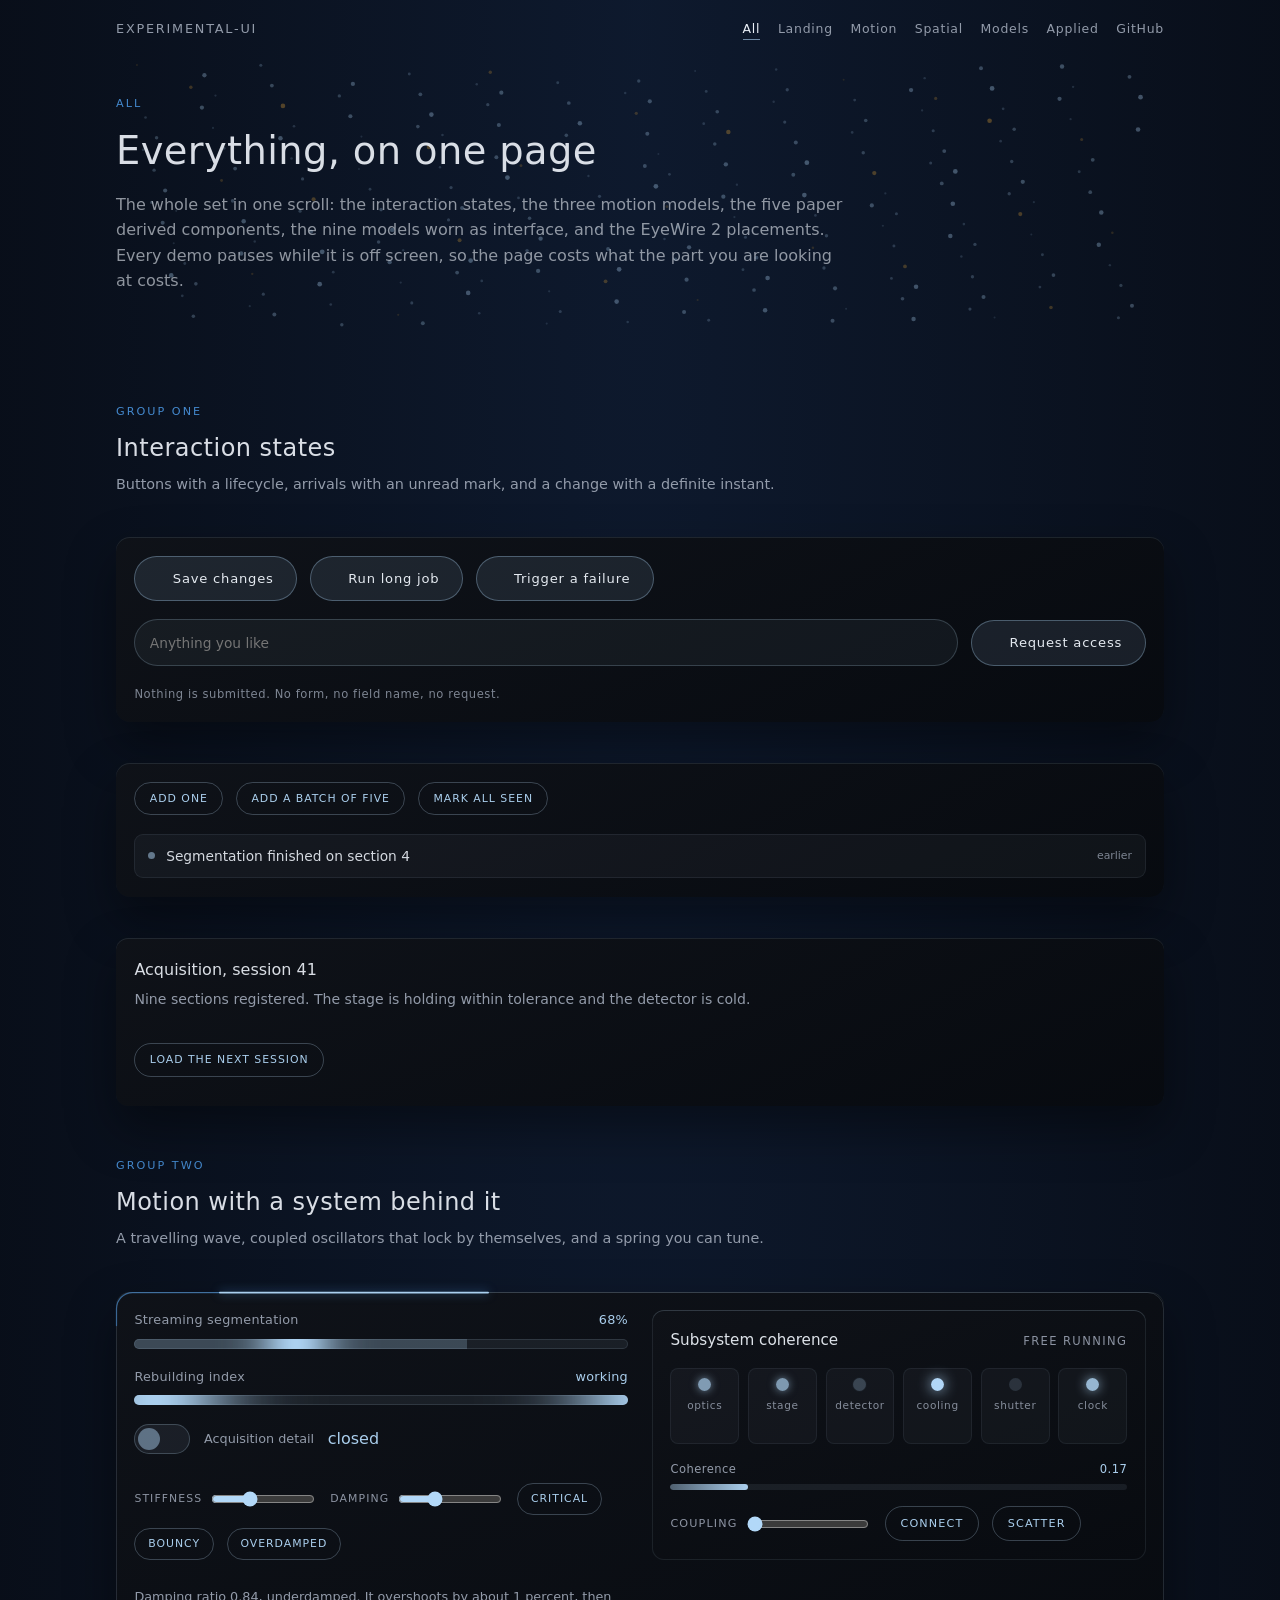
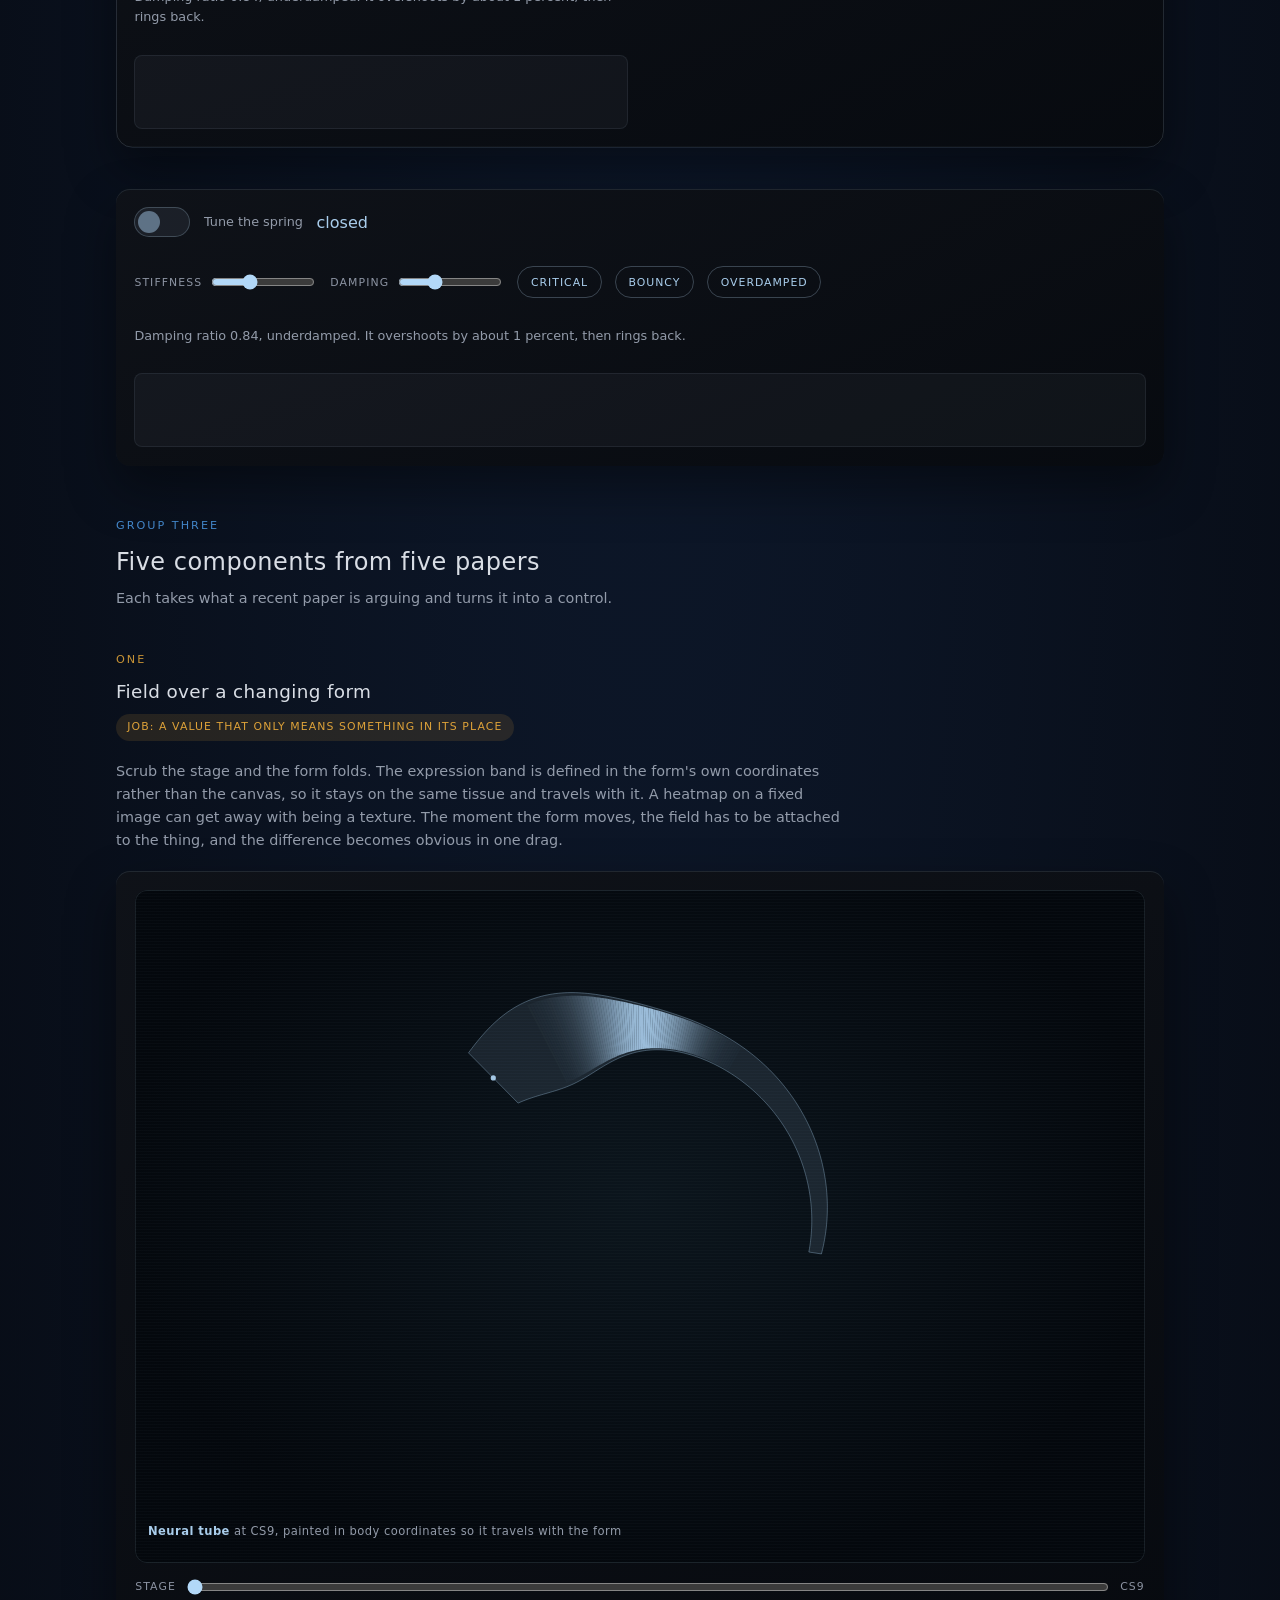
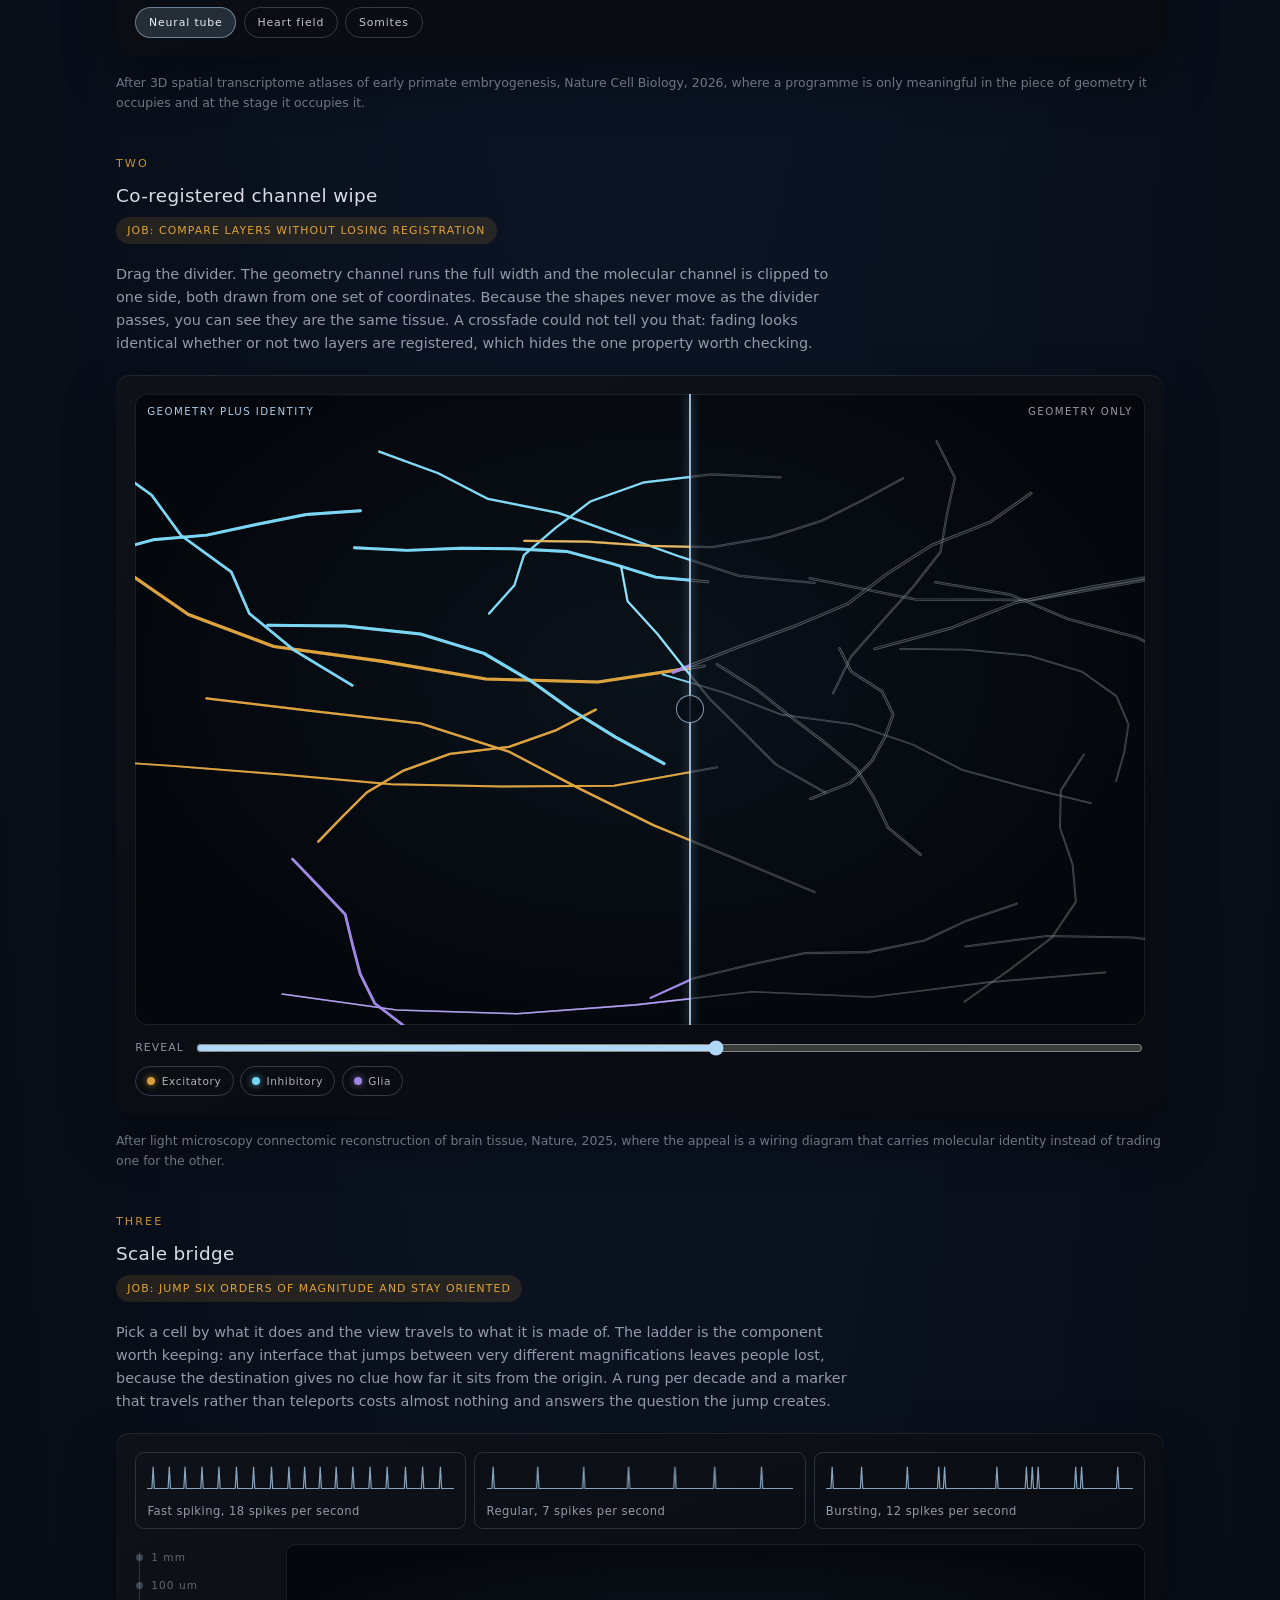
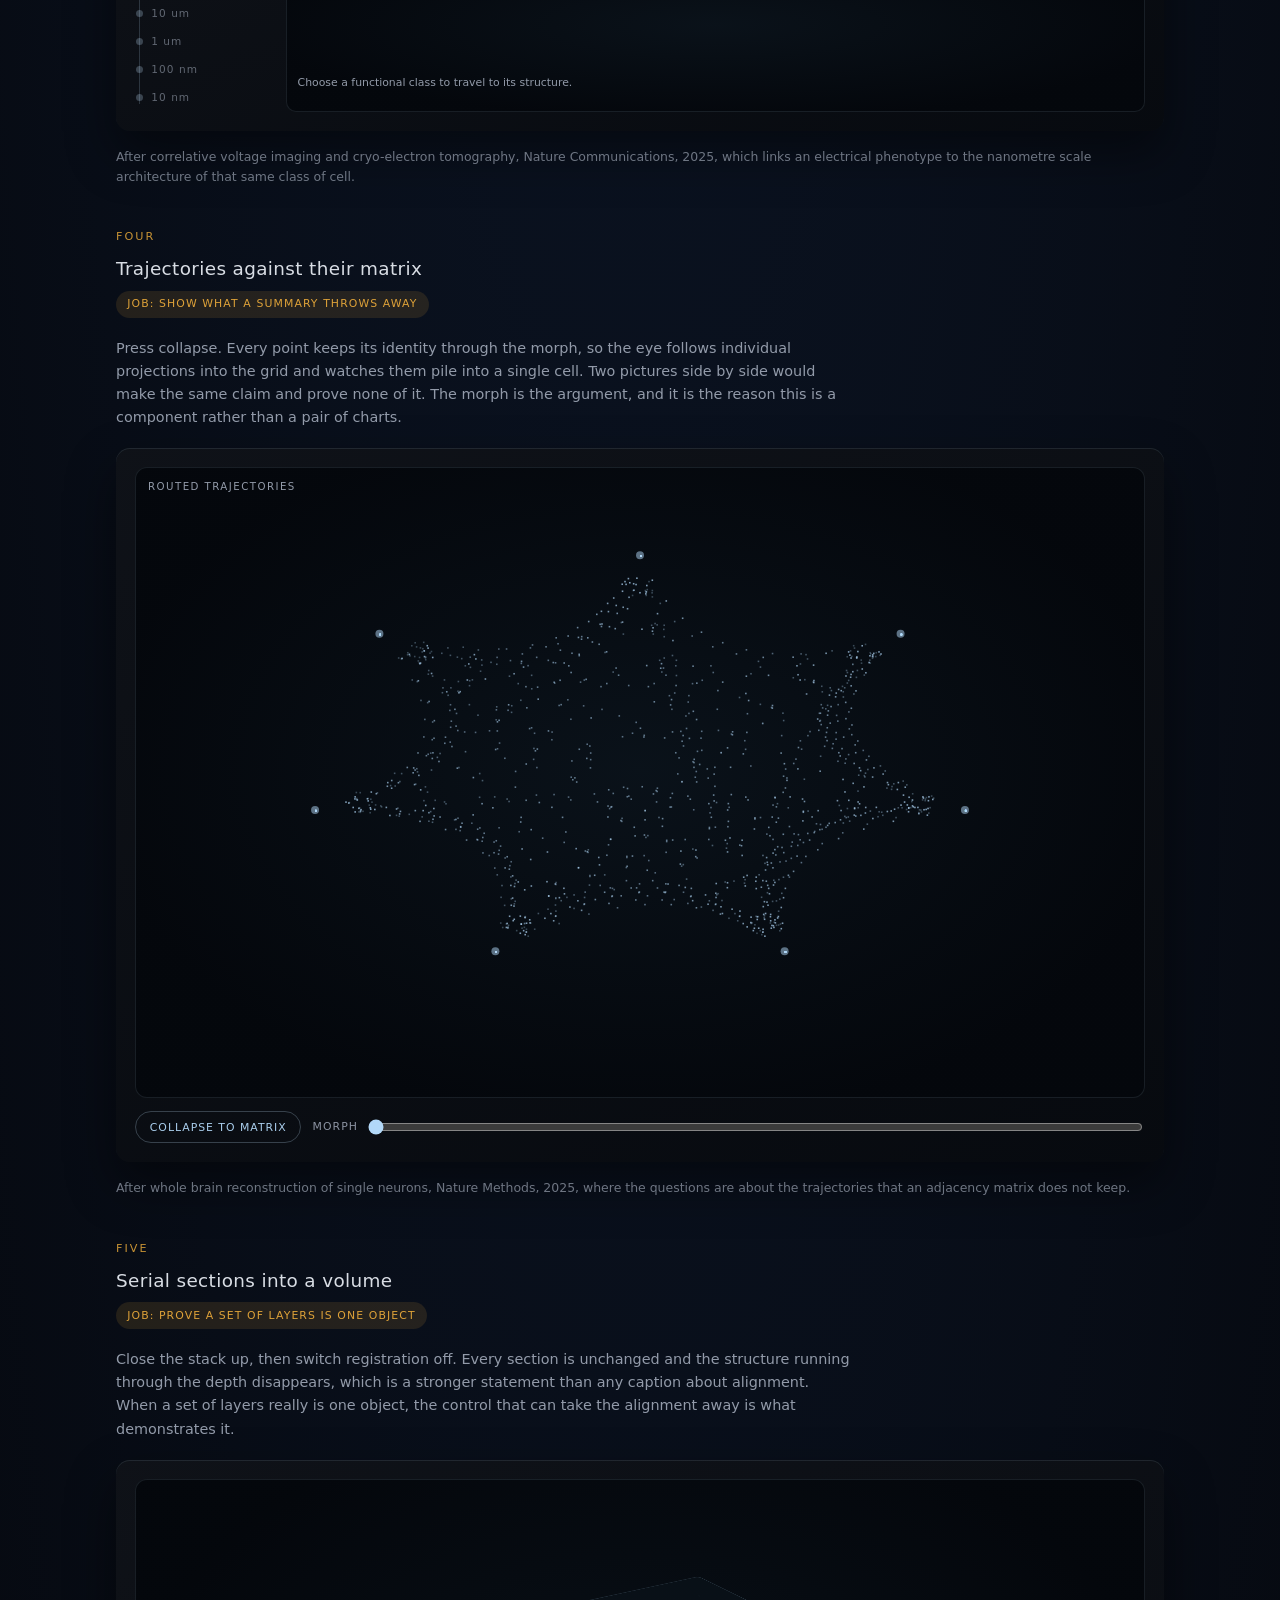
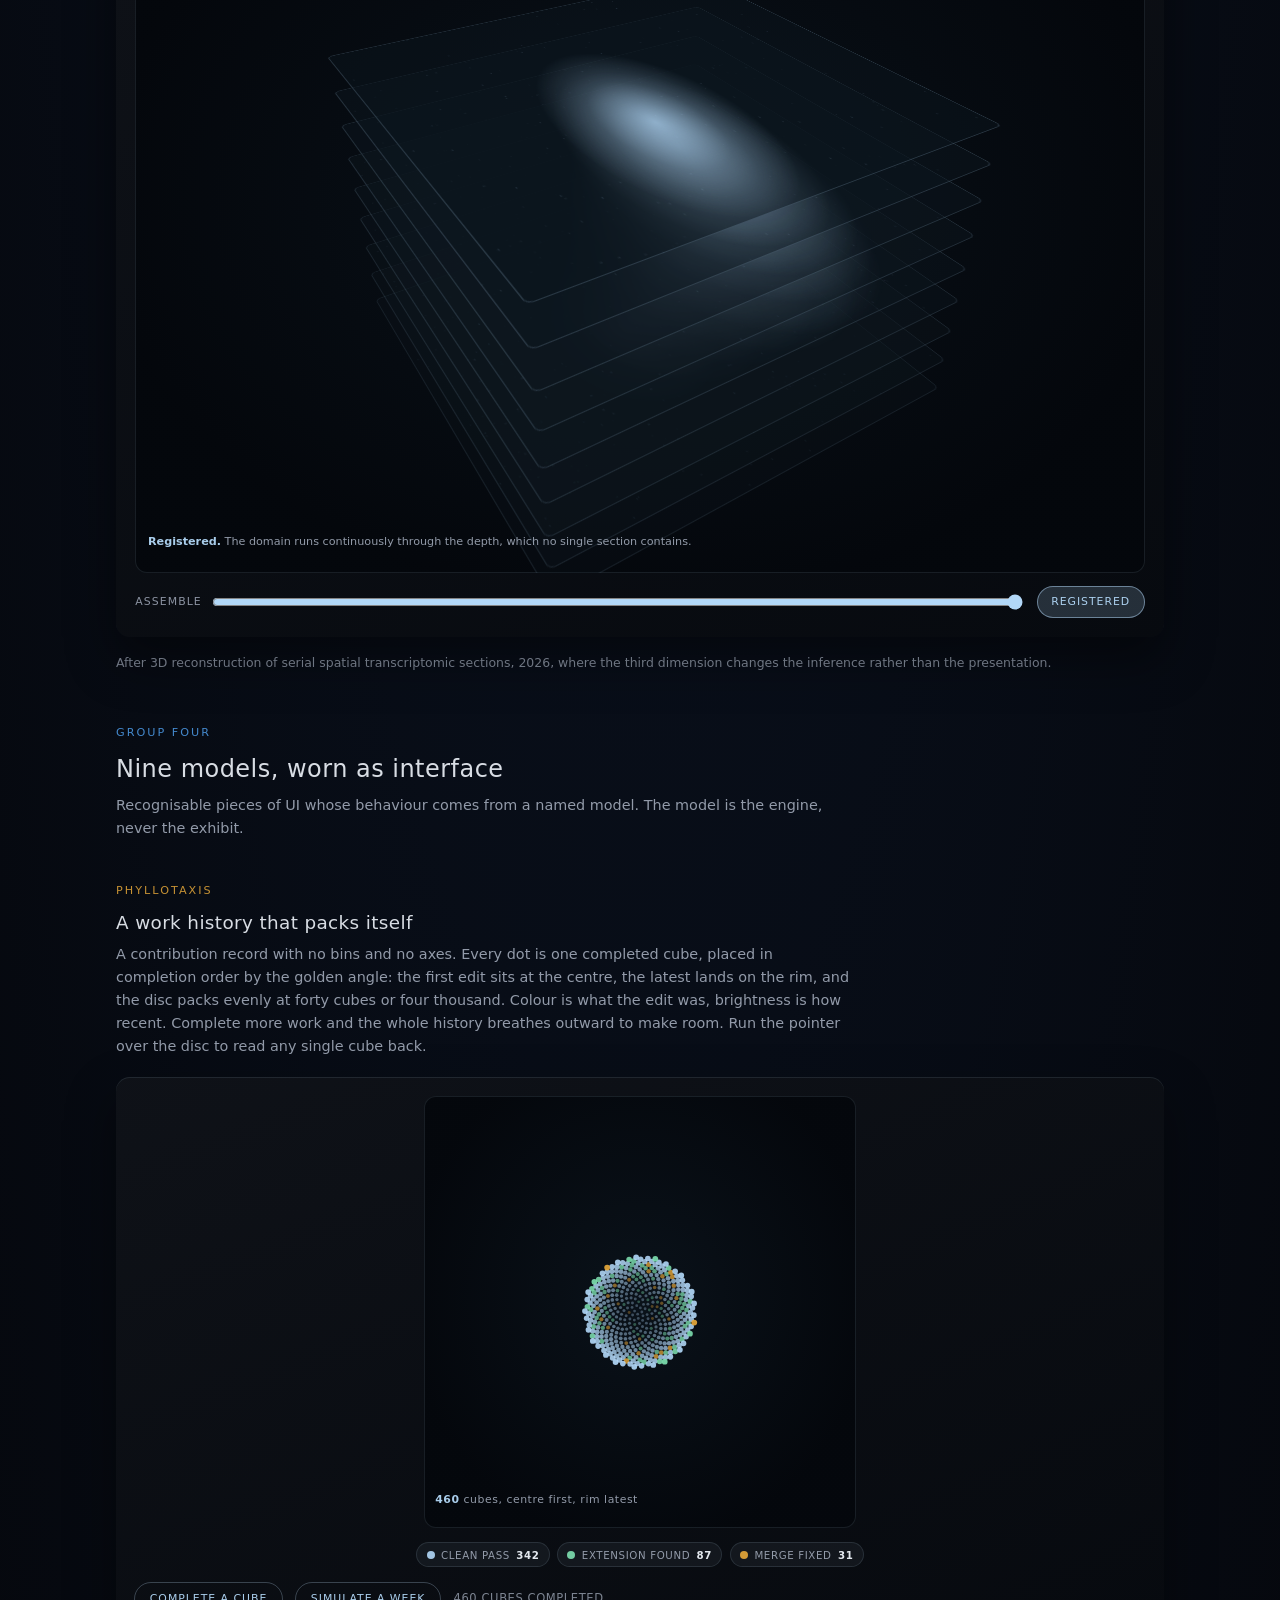
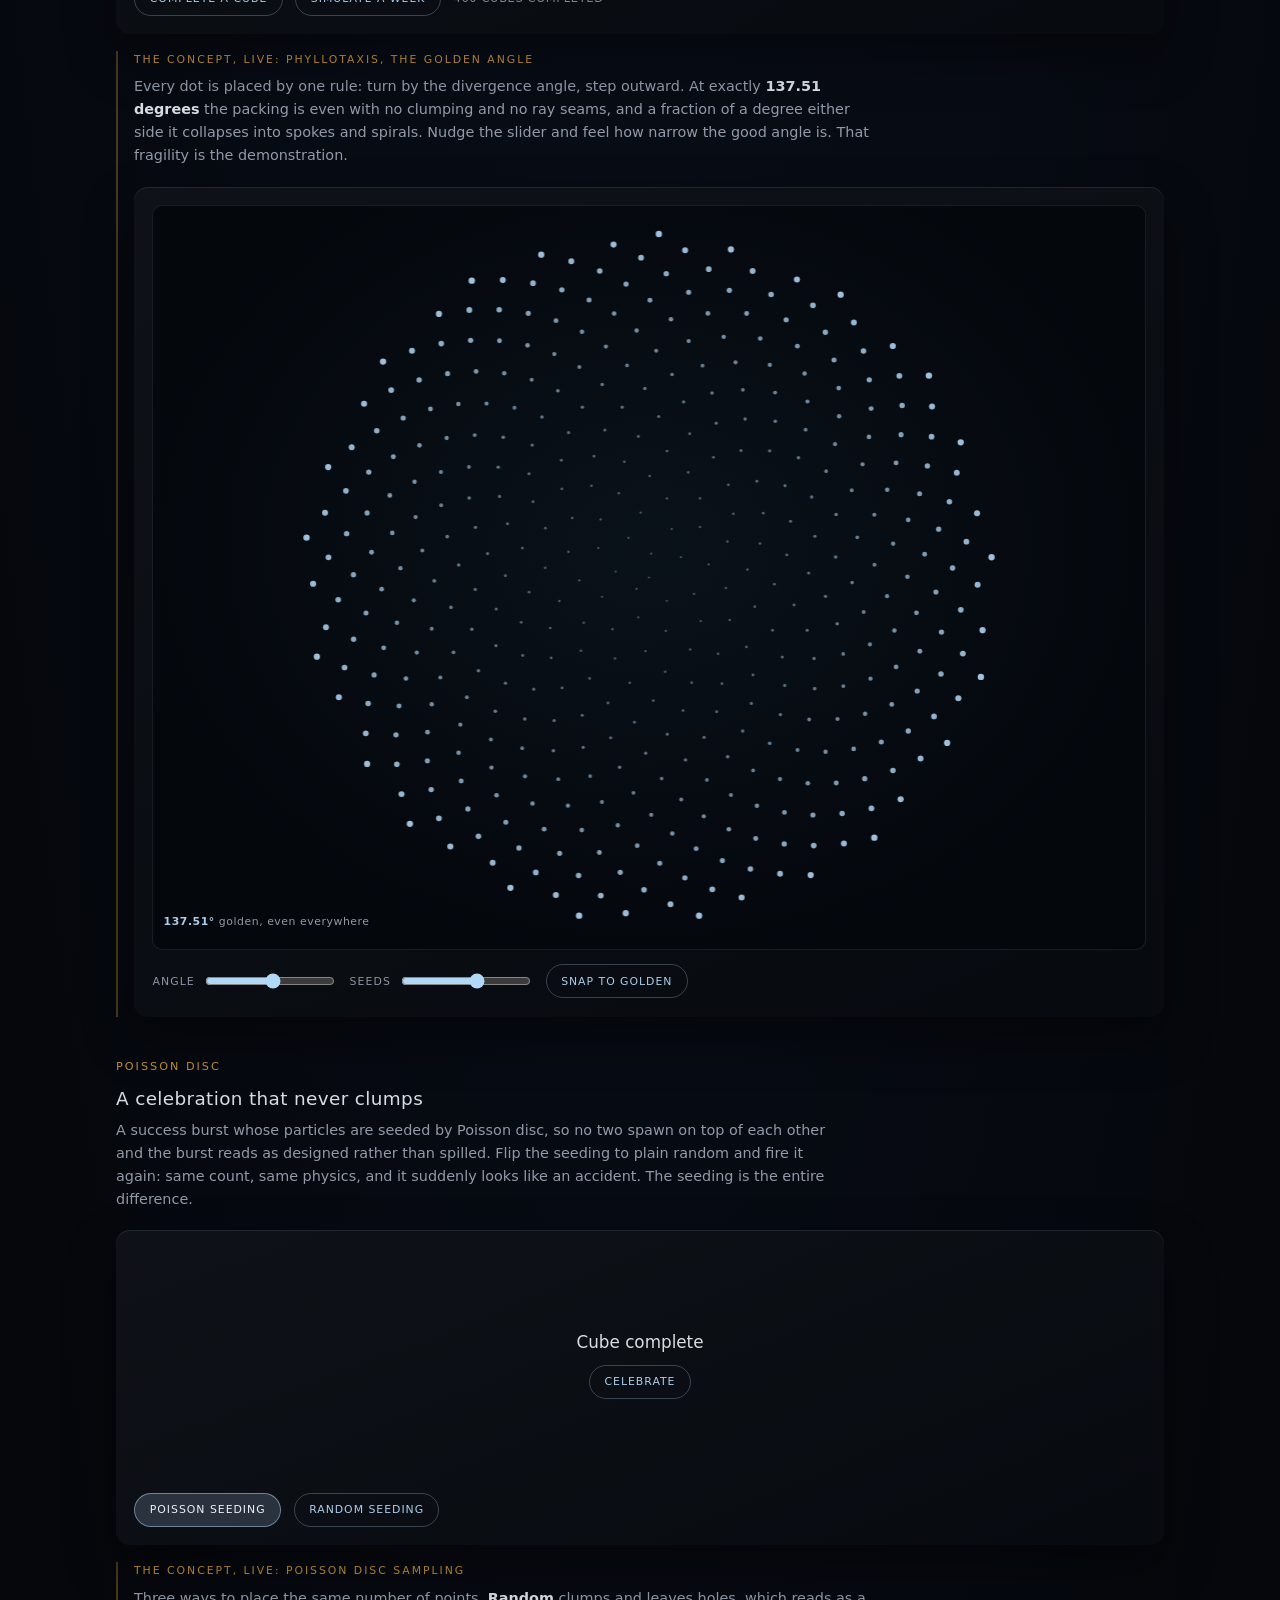
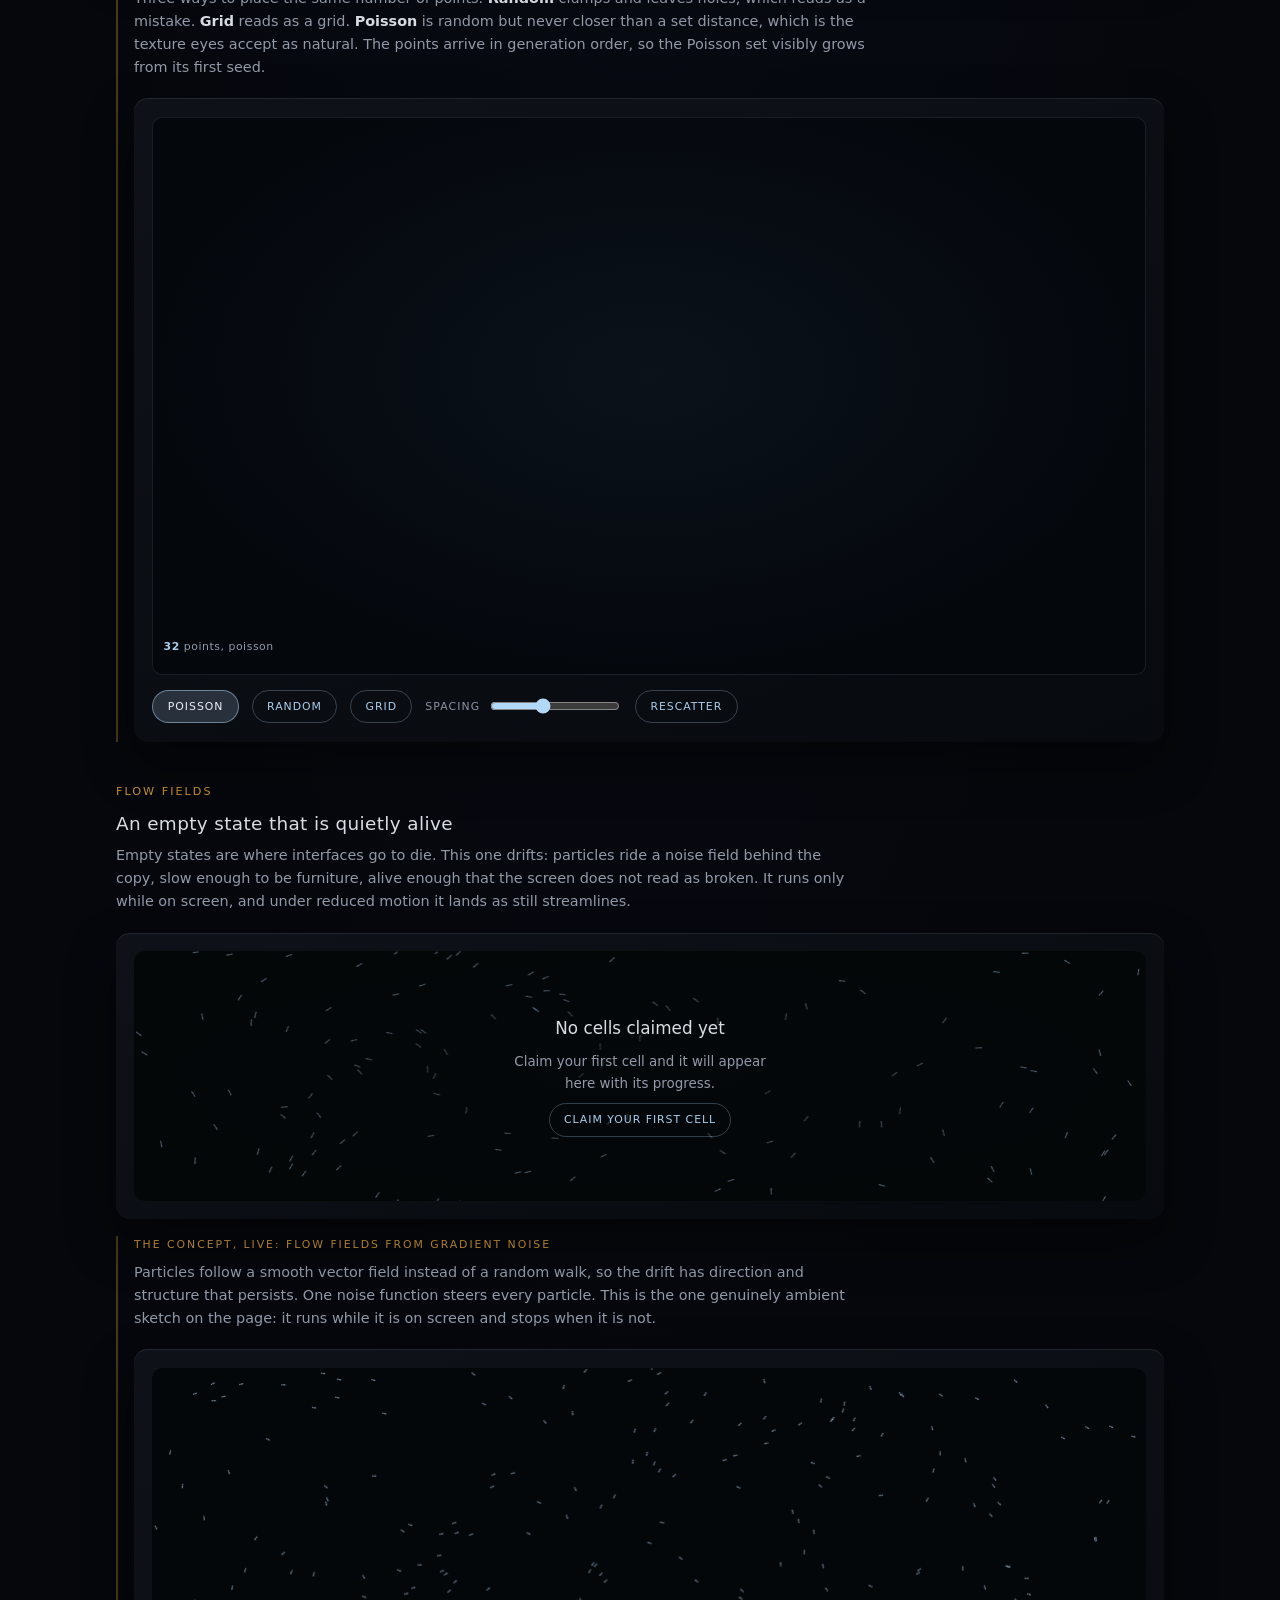
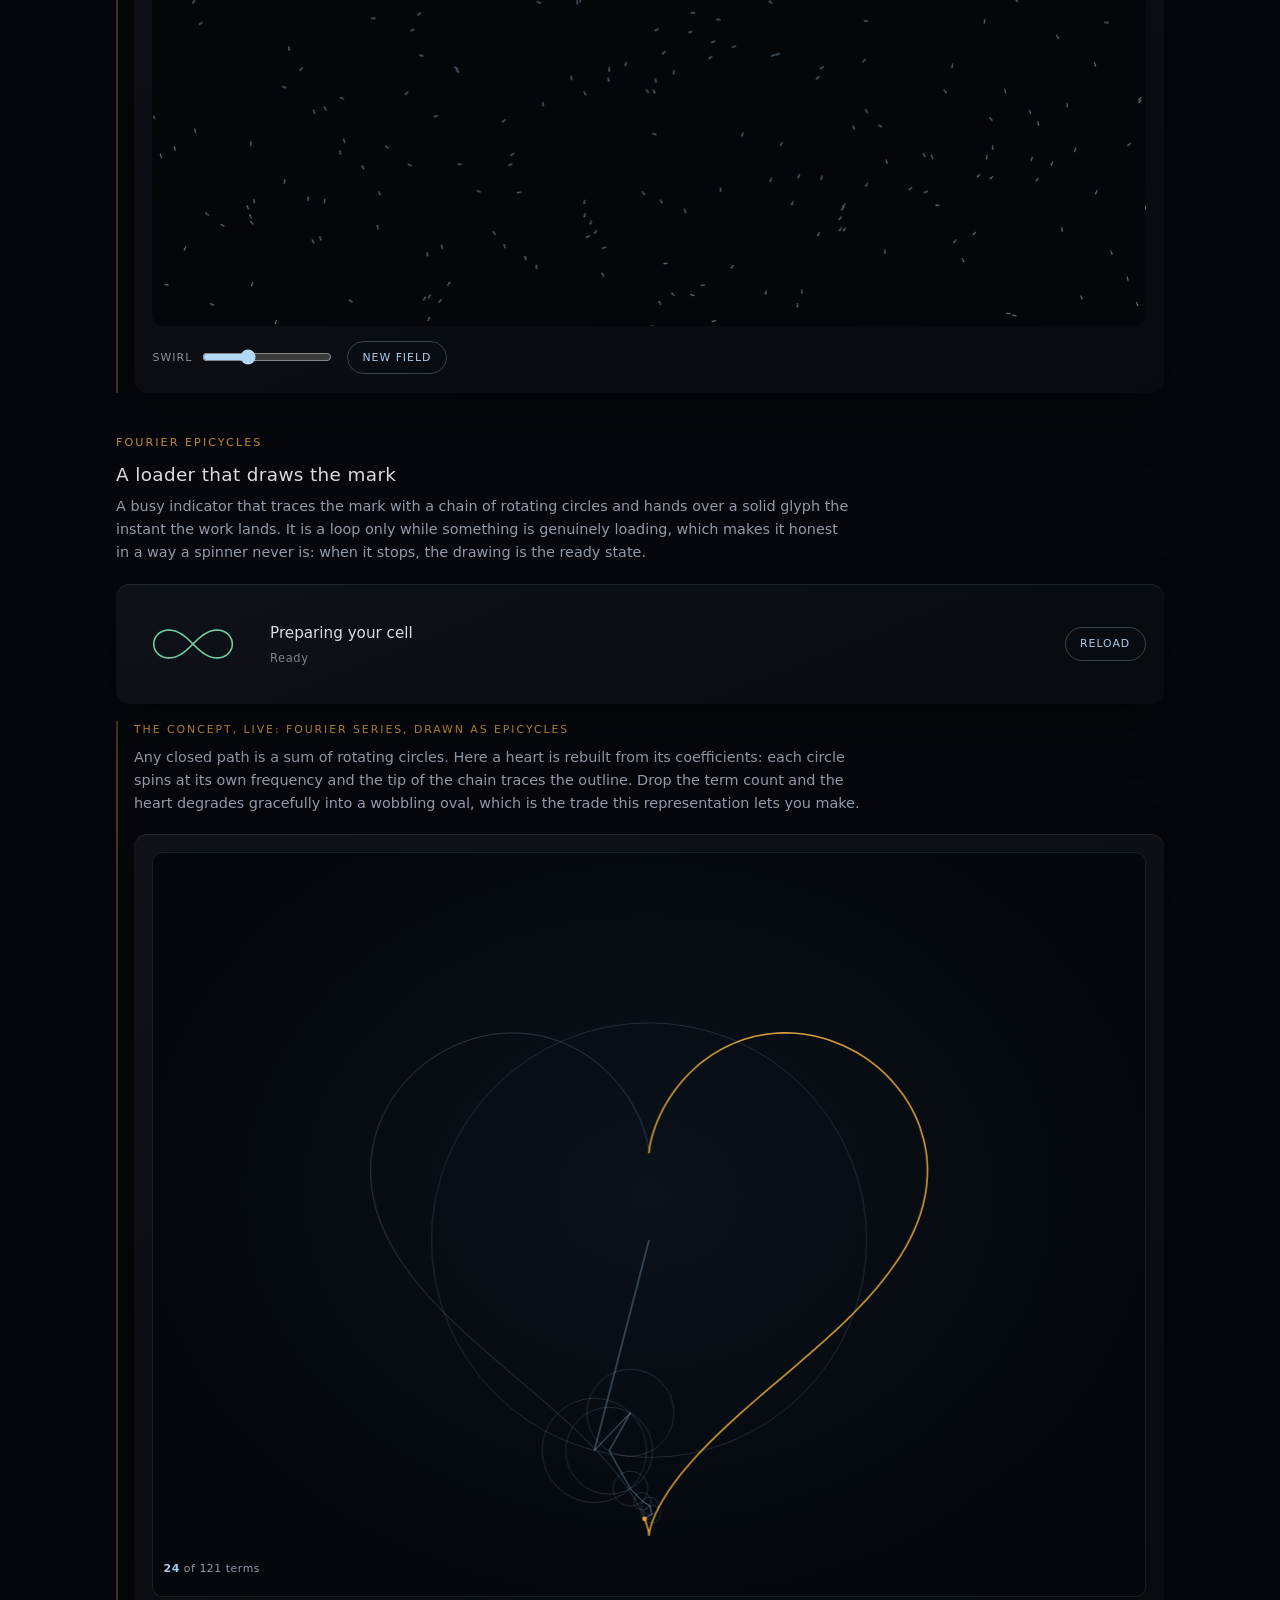
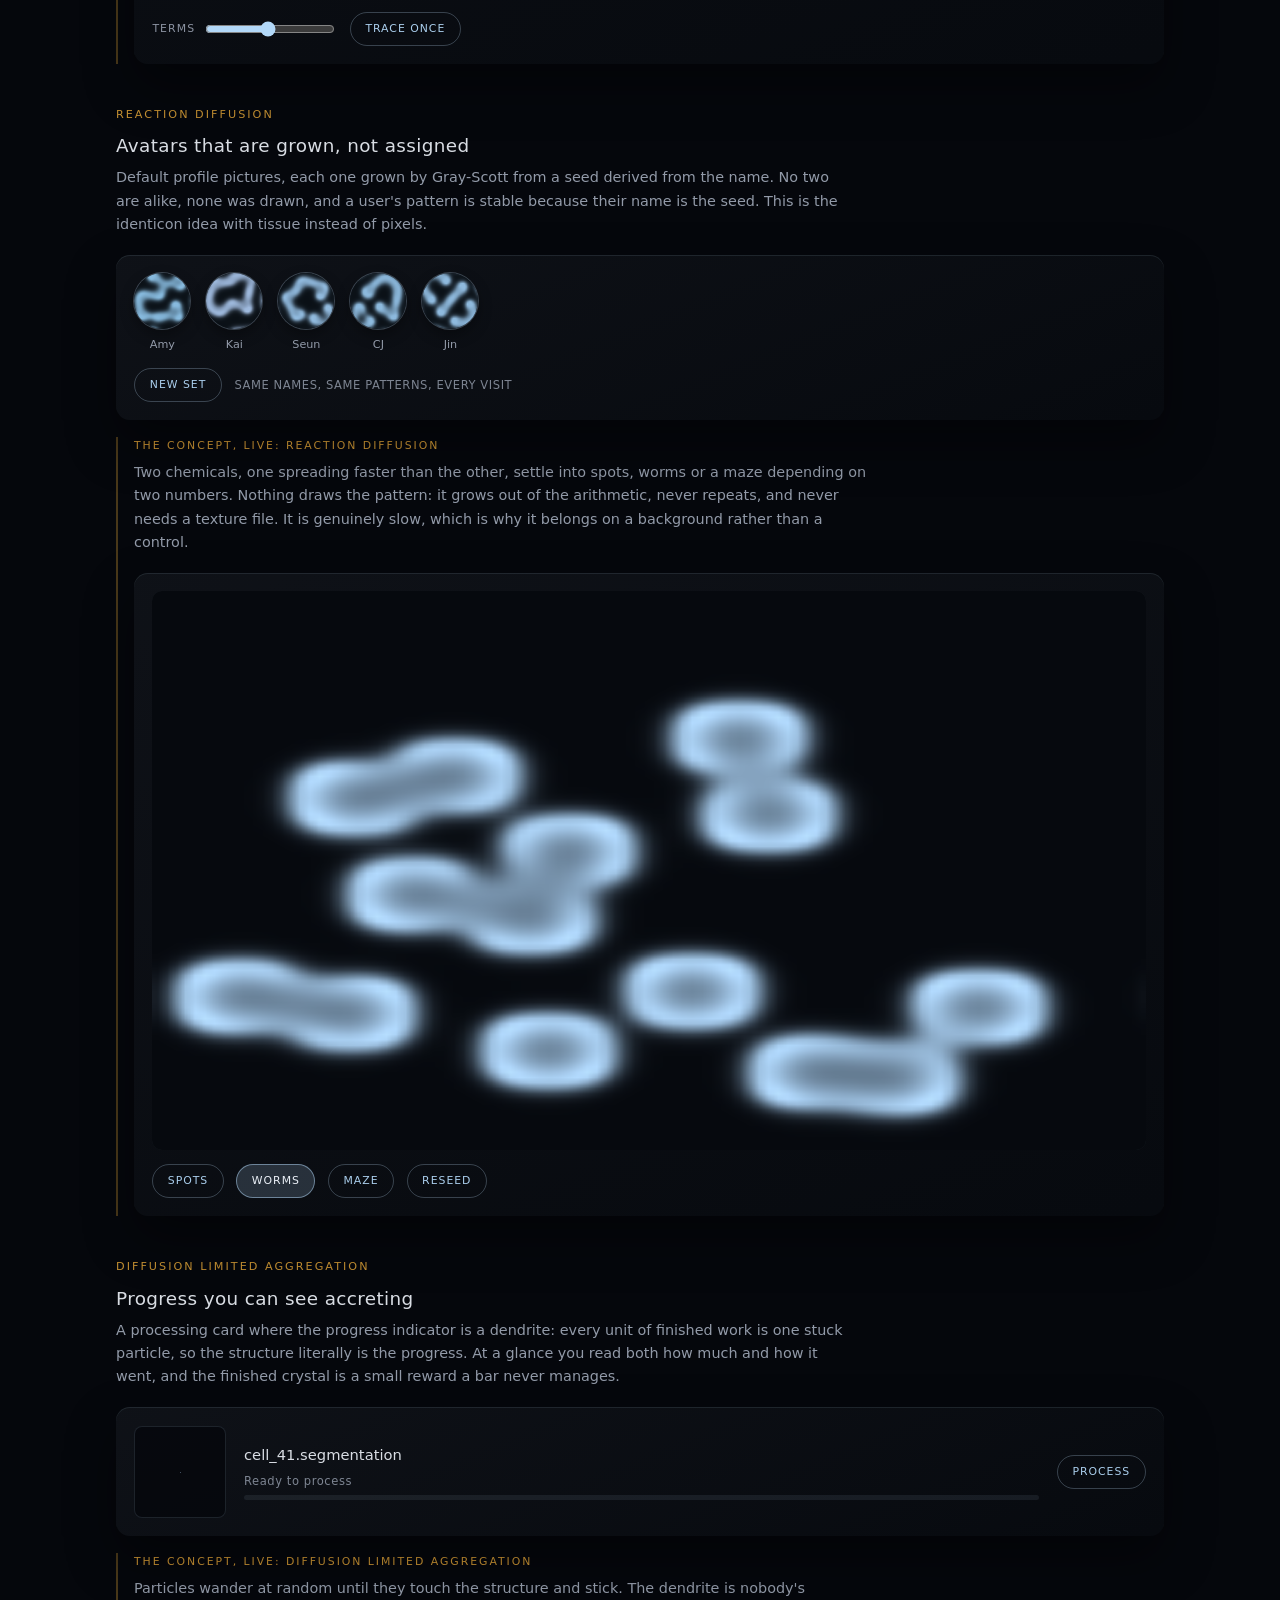
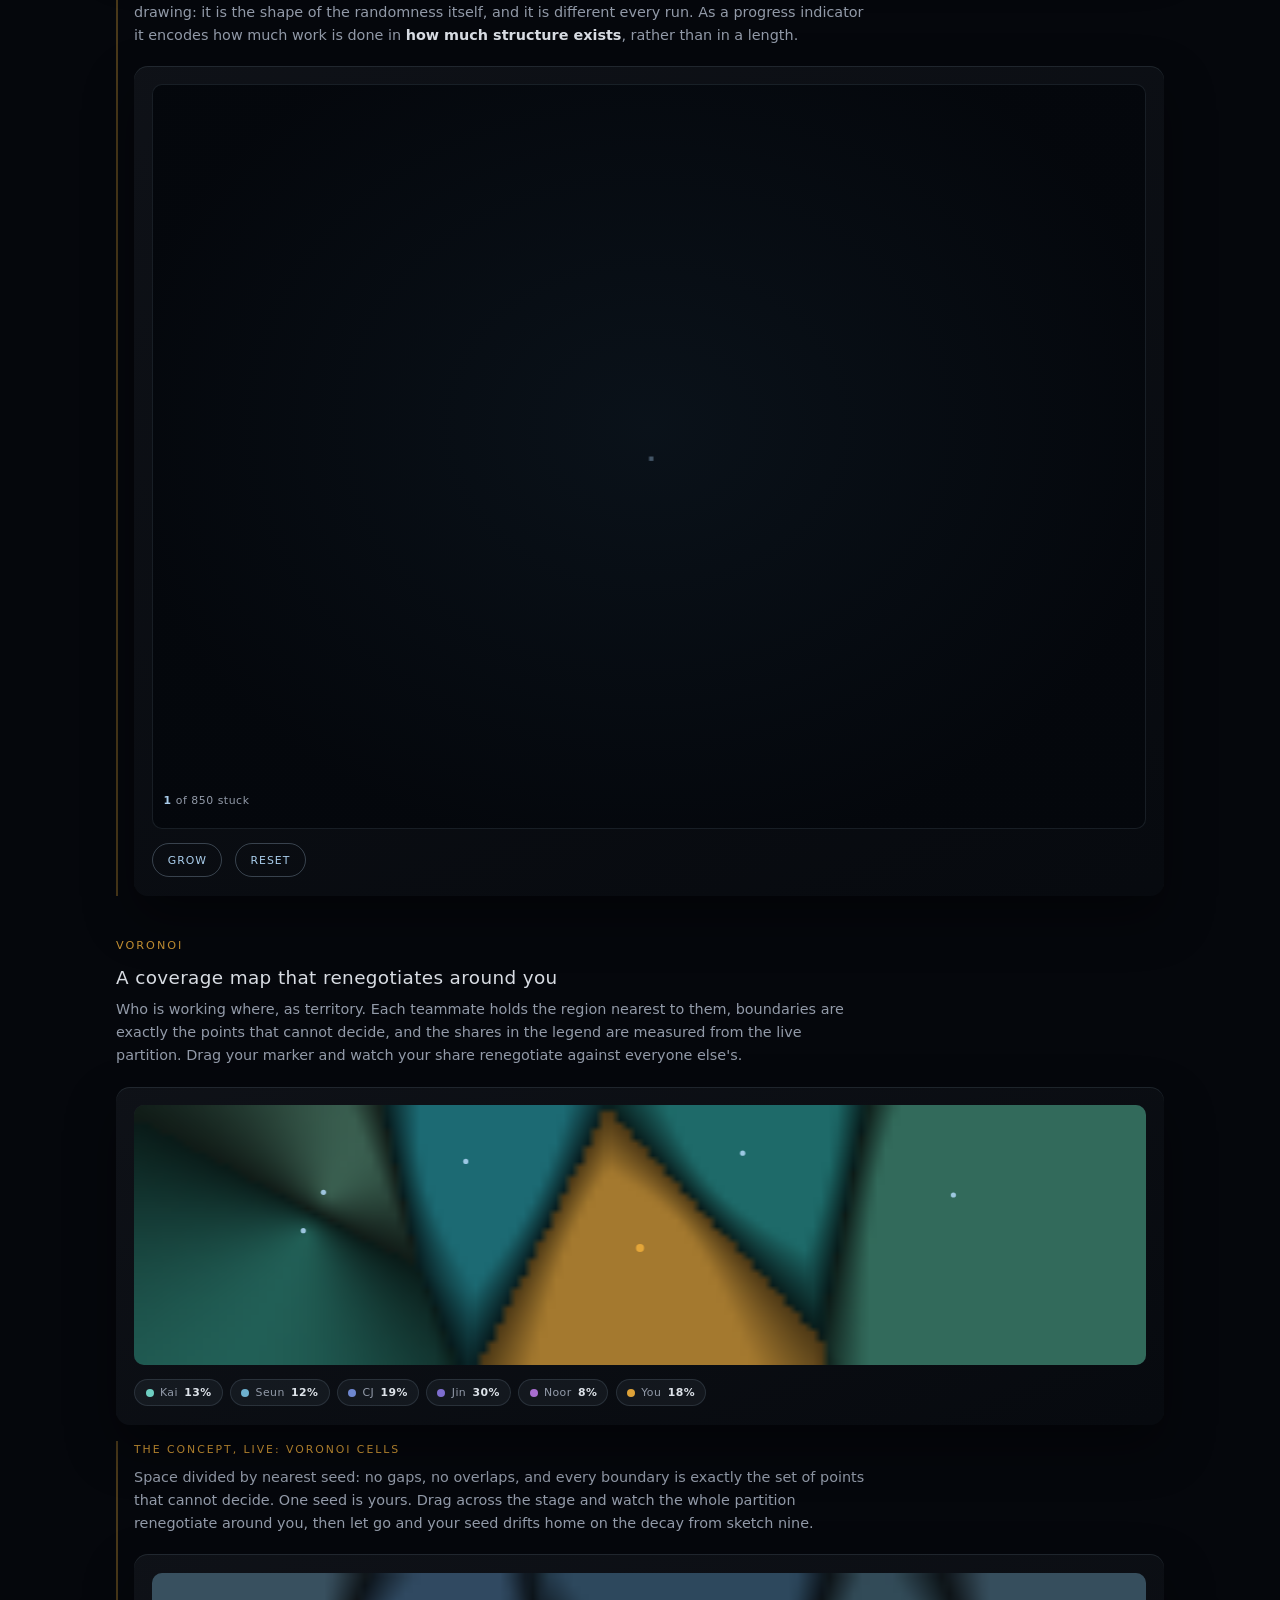
==== commit 132c6e5d: "Rebuild the phyllotaxis element as a stats disc, and give every page a hero The team ring was seven " ====
--- a/components/all.html
+++ b/components/all.html
@@ -125,22 +125,41 @@
   }
   .quiet { font-size: .72rem; letter-spacing: .05em; color: rgb(var(--holo-dim) / .8); }
 
-  /* 1. team ring */
-  .ring-stage { position: relative; height: 300px; }
-  .ring-core {
-    position: absolute; left: 50%; top: 50%; translate: -50% -50%;
-    z-index: 2;
-  }
-  .ring-avatar {
-    position: absolute; left: 50%; top: 50%;
-    width: 30px; height: 30px; margin: -15px 0 0 -15px;
-    display: grid; place-items: center;
-    border-radius: 50%;
-    font-size: .66rem; font-weight: 600;
-    color: rgb(6 10 16 / .9);
-    box-shadow: 0 0 0 2px rgb(7 10 15 / .9), 0 4px 10px rgb(0 0 0 / .4);
+  /* 1. contribution sunflower */
+  .sun-stage {
+    position: relative;
+    width: 100%;
+    max-width: 27rem;
+    margin: 0 auto;
+    aspect-ratio: 1;
+    border-radius: 12px;
+    overflow: hidden;
+    background: radial-gradient(ellipse at 50% 46%, rgb(10 18 26 / .96), rgb(4 7 12 / .98) 76%);
+    box-shadow: inset 0 0 0 1px rgb(var(--holo-line) / .1);
+    touch-action: none;
+    cursor: crosshair;
+  }
+  .sun-stage canvas { position: absolute; inset: 0; width: 100%; height: 100%; display: block; }
+  .sun-read {
+    position: absolute; left: .7rem; right: .7rem; bottom: .55rem;
+    font-size: .68rem; letter-spacing: .05em;
+    color: rgb(var(--holo-dim) / .95);
     pointer-events: none;
-  }
+    font-variant-numeric: tabular-nums;
+  }
+  .sun-read b { color: rgb(var(--holo-beam) / .95); font-weight: 600; }
+  .sun-legend { display: flex; gap: .45rem; flex-wrap: wrap; justify-content: center; }
+  .sun-chip {
+    display: inline-flex; align-items: center; gap: .4rem;
+    padding: .28rem .65rem; border-radius: 999px;
+    font-size: .64rem; letter-spacing: .06em; text-transform: uppercase;
+    color: rgb(var(--holo-dim) / .95);
+    background: rgb(var(--holo-line) / .05);
+    box-shadow: inset 0 0 0 1px rgb(var(--holo-line) / .12);
+    font-variant-numeric: tabular-nums;
+  }
+  .sun-chip i { width: 8px; height: 8px; border-radius: 50%; }
+  .sun-chip b { color: rgb(var(--holo-ink) / .95); font-weight: 600; }
 
   /* 2. celebration */
   .cele-stage { position: relative; display: grid; place-items: center; height: 230px; }
@@ -344,6 +363,11 @@
   .cread b { color: rgb(var(--holo-beam) / .95); font-weight: 600; }
   .mrow label { display: flex; align-items: center; gap: .5rem; }
   .mrow input[type="range"] { width: 130px; accent-color: rgb(var(--holo-beam)); }
+
+  /* hero landing state: a one shot that settles, per section 7 */
+  header.hero-band { position: relative; padding: 3.4rem 0 2.6rem; }
+  .hero-cv { position: absolute; inset: 0; width: 100%; height: 100%; display: block; pointer-events: none; }
+  .hero-fg { position: relative; }
 </style>
 </head>
 <body>
@@ -361,15 +385,18 @@
     <a href="https://github.com/amyleesterling/experimental-UI" rel="noopener">GitHub</a>
   </nav>
 
-  <header>
-    <p class="eyebrow" style="color:rgb(var(--holo-glow) / .9)">All</p>
-    <h1>Everything, on one page</h1>
-    <p class="lede">
-      The whole set in one scroll: the interaction states, the three motion
-      models, the five paper derived components, the nine models worn as
-      interface, and the EyeWire 2 placements. Every demo pauses while it is
-      off screen, so the page costs what the part you are looking at costs.
-    </p>
+  <header class="hero-band">
+    <canvas class="hero-cv" id="hero-cv" aria-hidden="true"></canvas>
+    <div class="hero-fg">
+      <p class="eyebrow" style="color:rgb(var(--holo-glow) / .9)">All</p>
+      <h1>Everything, on one page</h1>
+      <p class="lede">
+        The whole set in one scroll: the interaction states, the three motion
+        models, the five paper derived components, the nine models worn as
+        interface, and the EyeWire 2 placements. Every demo pauses while it is
+        off screen, so the page costs what the part you are looking at costs.
+      </p>
+    </div>
   </header>
 
   <div class="grouphead" id="g-interaction">
@@ -552,21 +579,30 @@
 
 <section id="phyllotaxis">
     <p class="eyebrow">Phyllotaxis</p>
-    <h2>A team ring that never needs layout</h2>
+    <h2>A work history that packs itself</h2>
     <p class="note">
-      An invite cluster. Every avatar is placed by the golden angle, so three
-      teammates or sixty pack evenly around the button with no rows, no
-      overflow menu and no hand tuned positions. Press invite a dozen times:
-      each newcomer slots in and the whole ring breathes outward to make room,
-      chasing its new position instead of jumping.
+      A contribution record with no bins and no axes. Every dot is one
+      completed cube, placed in completion order by the golden angle: the
+      first edit sits at the centre, the latest lands on the rim, and the
+      disc packs evenly at forty cubes or four thousand. Colour is what the
+      edit was, brightness is how recent. Complete more work and the whole
+      history breathes outward to make room. Run the pointer over the disc
+      to read any single cube back.
     </p>
     <div class="panel">
-      <div class="ring-stage" id="ring-stage" aria-hidden="true">
-        <span class="ring-core"><button class="mbtn" id="ring-add" type="button" data-holo-tap>+ Invite</button></span>
+      <div class="sun-stage" id="sun-stage">
+        <canvas id="sun-cv" role="img"></canvas>
+        <p class="sun-read" id="sun-read" aria-hidden="true"></p>
+      </div>
+      <div class="sun-legend" aria-label="Edits by kind">
+        <span class="sun-chip"><i style="background:rgb(var(--holo-beam) / .9)"></i> clean pass <b id="sun-n0">0</b></span>
+        <span class="sun-chip"><i style="background:rgb(126 224 176 / .9)"></i> extension found <b id="sun-n1">0</b></span>
+        <span class="sun-chip"><i style="background:rgb(var(--holo-warm) / .9)"></i> merge fixed <b id="sun-n2">0</b></span>
       </div>
       <div class="mrow">
-        <button class="mbtn" id="ring-remove" type="button" data-holo-tap>Remove one</button>
-        <span class="quiet" id="ring-count" role="status"></span>
+        <button class="mbtn" id="sun-one" type="button" data-holo-tap>Complete a cube</button>
+        <button class="mbtn" id="sun-week" type="button" data-holo-tap>Simulate a week</button>
+        <span class="quiet" id="sun-count" role="status"></span>
       </div>
     </div>
   
@@ -1204,69 +1240,138 @@
     return function cancel() { if (raf) cancelAnimationFrame(raf); clearTimeout(backstop); };
   }
 
-  /* ================================================== 1. team ring */
+  /* ================================================== 1. contribution sunflower */
   (function () {
-    var stage = document.getElementById("ring-stage");
-    var countEl = document.getElementById("ring-count");
+    var cv = document.getElementById("sun-cv"), ctx = cv.getContext("2d");
+    var read = document.getElementById("sun-read");
+    var countEl = document.getElementById("sun-count");
+    var chipEls = [document.getElementById("sun-n0"),
+                   document.getElementById("sun-n1"),
+                   document.getElementById("sun-n2")];
     var GOLDEN = 2.399963;
-    var members = [], raf = 0, last = 0;
-
-    function hue(name) { return 165 + (hash(name) % 90); }
-
-    function targetFor(i) {
-      var r = 46 + 15.5 * Math.sqrt(i + 1.2);
-      var a = i * GOLDEN;
-      return { x: Math.cos(a) * r, y: Math.sin(a) * r * 0.82 };
+    var KIND = [
+      { rgb: MINT, label: "clean pass" },
+      { rgb: GOOD, label: "extension found" },
+      { rgb: WARM, label: "merge fixed" }
+    ];
+    var dots = [], born = [];
+    var packDisp = 0, hoverI = -1;
+    var raf = 0, last = 0, backstop = 0;
+    var rand = rng(20260811);
+
+    function kindFor() {
+      var u = rand();
+      return u < 0.74 ? 0 : u < 0.92 ? 1 : 2;
+    }
+    function packScale() {
+      return Math.min(cv.width, cv.height) * 0.46 / Math.sqrt(Math.max(1, dots.length));
+    }
+    function posFor(i, c) {
+      var r = c * Math.sqrt(i + 0.5), a = i * GOLDEN;
+      return [cv.width / 2 + Math.cos(a) * r, cv.height / 2 + Math.sin(a) * r];
+    }
+    function paint() {
+      var dpr = fit(cv), W = cv.width, H = cv.height;
+      ctx.clearRect(0, 0, W, H);
+      var N = dots.length;
+      for (var i = 0; i < N; i++) {
+        var p = posFor(i, packDisp);
+        var u = i / Math.max(1, N - 1);
+        var sz = (1.4 + u * 1.5) * dpr * born[i];
+        var alpha = 0.3 + u * 0.62;
+        if (i === hoverI) { sz += 2.2 * dpr; alpha = 1; }
+        ctx.fillStyle = "rgba(" + KIND[dots[i]].rgb + "," + alpha.toFixed(3) + ")";
+        ctx.beginPath(); ctx.arc(p[0], p[1], sz, 0, TAU); ctx.fill();
+      }
+      if (hoverI >= 0) {
+        read.innerHTML = "cube <b>" + (hoverI + 1) + "</b> of " + N + ", " + KIND[dots[hoverI]].label;
+      } else {
+        read.innerHTML = "<b>" + N.toLocaleString("en-US") + "</b> cubes, centre first, rim latest";
+      }
+    }
+    function report() {
+      var n = [0, 0, 0];
+      for (var i = 0; i < dots.length; i++) n[dots[i]]++;
+      chipEls[0].textContent = n[0];
+      chipEls[1].textContent = n[1];
+      chipEls[2].textContent = n[2];
+      countEl.textContent = dots.length + " cubes completed";
+      cv.setAttribute("aria-label", dots.length + " completed cubes packed by the golden angle: " +
+        n[0] + " clean passes, " + n[1] + " extensions found, " + n[2] + " merges fixed");
     }
     function frame(now) {
       if (!last) last = now;
       var dt = Math.min((now - last) / 1000, 0.05); last = now;
       var busy = false;
-      members.forEach(function (m, i) {
-        var t = targetFor(i);
-        m.x += (t.x - m.x) * (1 - Math.exp(-dt * 8));
-        m.y += (t.y - m.y) * (1 - Math.exp(-dt * 8));
-        if (Math.abs(t.x - m.x) + Math.abs(t.y - m.y) > 0.4) busy = true;
-        m.el.style.transform = "translate(" + m.x.toFixed(1) + "px," + m.y.toFixed(1) + "px)";
-        m.el.style.opacity = "1";
-      });
-      if (!busy) { raf = 0; return; }
+      var target = packScale();
+      packDisp += (target - packDisp) * (1 - Math.exp(-dt * 7));
+      if (Math.abs(target - packDisp) > 0.02) busy = true; else packDisp = target;
+      for (var i = 0; i < born.length; i++) {
+        if (born[i] < 1) {
+          born[i] = Math.min(1, born[i] + dt * 5);
+          if (born[i] < 1) busy = true;
+        }
+      }
+      paint();
+      if (!busy) { raf = 0; clearTimeout(backstop); return; }
       raf = requestAnimationFrame(frame);
     }
+    function landNow() {
+      packDisp = packScale();
+      for (var i = 0; i < born.length; i++) born[i] = 1;
+      paint();
+    }
     function settle() {
+      if (reduced) { landNow(); return; }
+      if (!raf) {
+        last = 0; raf = requestAnimationFrame(frame);
+        clearTimeout(backstop);
+        backstop = setTimeout(function () {
+          if (raf) { cancelAnimationFrame(raf); raf = 0; }
+          landNow();
+        }, 8000);
+      }
+    }
+    function add(instant) {
+      dots.push(kindFor());
+      born.push(instant ? 1 : 0);
+    }
+    /* the record you arrive with, so the packing reads at once */
+    fit(cv);
+    for (var i = 0; i < 460; i++) add(true);
+    packDisp = packScale();
+    report(); paint();
+
+    document.getElementById("sun-one").addEventListener("click", function () {
+      add(reduced); report(); settle();
+    });
+    document.getElementById("sun-week").addEventListener("click", function () {
       if (reduced) {
-        members.forEach(function (m, i) {
-          var t = targetFor(i);
-          m.el.style.transform = "translate(" + t.x + "px," + t.y + "px)";
-          m.el.style.opacity = "1";
-        });
-        return;
-      }
-      if (!raf) { last = 0; raf = requestAnimationFrame(frame); }
-    }
-    function report() {
-      countEl.textContent = members.length + (members.length === 1 ? " teammate" : " teammates");
-    }
-    function add() {
-      if (members.length >= 54) return;
-      var name = NAMES[members.length % NAMES.length];
-      var el = document.createElement("span");
-      el.className = "ring-avatar";
-      el.style.background = "hsl(" + hue(name + members.length) + " 45% 68%)";
-      el.style.opacity = "0";
-      el.textContent = name[0];
-      stage.appendChild(el);
-      members.push({ el: el, x: 0, y: 0 });
-      report(); settle();
-    }
-    function remove() {
-      var m = members.pop();
-      if (m) m.el.remove();
-      report(); settle();
-    }
-    document.getElementById("ring-add").addEventListener("click", add);
-    document.getElementById("ring-remove").addEventListener("click", remove);
-    for (var i = 0; i < 7; i++) add();
+        for (var i = 0; i < 42; i++) add(true);
+        report(); landNow(); return;
+      }
+      var left = 42;
+      var timer = setInterval(function () {
+        add(false); report(); settle();
+        if (--left <= 0) clearInterval(timer);
+      }, 46);
+    });
+    function probe(e) {
+      var r = cv.getBoundingClientRect();
+      var dpr = cv.width / Math.max(1, r.width);
+      var x = (e.clientX - r.left) * dpr, y = (e.clientY - r.top) * dpr;
+      var best = -1, bd = 14 * dpr * 14 * dpr;
+      for (var i = 0; i < dots.length; i++) {
+        var p = posFor(i, packDisp);
+        var dx = p[0] - x, dy = p[1] - y, d = dx * dx + dy * dy;
+        if (d < bd) { bd = d; best = i; }
+      }
+      if (best !== hoverI) { hoverI = best; paint(); }
+    }
+    cv.addEventListener("pointermove", probe);
+    cv.addEventListener("pointerdown", probe);
+    cv.addEventListener("pointerleave", function () { hoverI = -1; paint(); });
+    new ResizeObserver(function () { packDisp = packScale(); paint(); }).observe(cv);
   })();
 
   /* ================================================== 2. celebration */
@@ -3261,5 +3366,83 @@
 })();
 </script>
 
+<script>
+(function () {
+  "use strict";
+  var reduced = matchMedia("(prefers-reduced-motion: reduce)").matches;
+  var cv = document.getElementById("hero-cv");
+  if (!cv) return;
+  var ctx = cv.getContext("2d");
+  var TAU = Math.PI * 2;
+  function fit() {
+    var dpr = Math.min(devicePixelRatio || 1, 2);
+    var r = cv.getBoundingClientRect();
+    var w = Math.max(1, Math.round(r.width * dpr));
+    var h = Math.max(1, Math.round(r.height * dpr));
+    if (cv.width !== w || cv.height !== h) { cv.width = w; cv.height = h; }
+    return dpr;
+  }
+  function clamp01(v) { return v < 0 ? 0 : v > 1 ? 1 : v; }
+
+  /* everything wakes: a front sweeps once and the set stays lit */
+  var N = 230;
+  function dot(i) {
+    var x = (i * 0.7548776662) % 1, y = (i * 0.5698402910) % 1;
+    return [0.02 + x * 0.96, 0.08 + y * 0.84, (i * 0.3819660113) % 1];
+  }
+  function draw(u) {
+    var dpr = fit(), W = cv.width, H = cv.height;
+    ctx.clearRect(0, 0, W, H);
+    var dim = W < H * 1.3 ? 0.5 : 1;
+    var fx = u * W * 1.18;
+    for (var i = 0; i < N; i++) {
+      var d = dot(i);
+      var x = d[0] * W, y = d[1] * H;
+      var g = clamp01((fx - x) / (W * 0.12));
+      if (g <= 0) continue;
+      var warm = i % 9 === 0;
+      var alpha = ((0.12 + d[2] * 0.22) * g + (1 - g) * 0.5) * dim;
+      ctx.fillStyle = warm
+        ? "rgba(232,169,58," + alpha.toFixed(3) + ")"
+        : "rgba(178,216,248," + alpha.toFixed(3) + ")";
+      ctx.beginPath();
+      ctx.arc(x, y, (1.0 + d[2] * 1.4) * dpr * (0.4 + 0.6 * g), 0, TAU);
+      ctx.fill();
+    }
+    if (u < 1) {
+      var grad = ctx.createLinearGradient(fx - 70 * dpr, 0, fx, 0);
+      grad.addColorStop(0, "rgba(178,216,248,0)");
+      grad.addColorStop(1, "rgba(178,216,248,0.10)");
+      ctx.fillStyle = grad;
+      ctx.fillRect(fx - 70 * dpr, 0, 70 * dpr, H);
+    }
+  }
+  var t = 0, shown = 0, raf = 0, last = 0, backstop = 0, done = false;
+  var DUR = 2.4;
+  function ease(v) { return 1 - Math.pow(1 - v, 3); }
+  function land() {
+    done = true;
+    if (raf) { cancelAnimationFrame(raf); raf = 0; }
+    clearTimeout(backstop);
+    shown = 1; draw(1);
+  }
+  function loop(now) {
+    if (!last) last = now;
+    var dt = Math.min((now - last) / 1000, 0.05); last = now;
+    t = Math.min(1, t + dt / DUR);
+    shown = ease(t);
+    draw(shown);
+    if (t >= 1) { land(); return; }
+    raf = requestAnimationFrame(loop);
+  }
+  new ResizeObserver(function () { draw(done ? 1 : shown); }).observe(cv);
+  if (reduced) { land(); }
+  else {
+    backstop = setTimeout(land, DUR * 1000 + 2500);
+    raf = requestAnimationFrame(loop);
+  }
+})();
+</script>
+
 </body>
 </html>
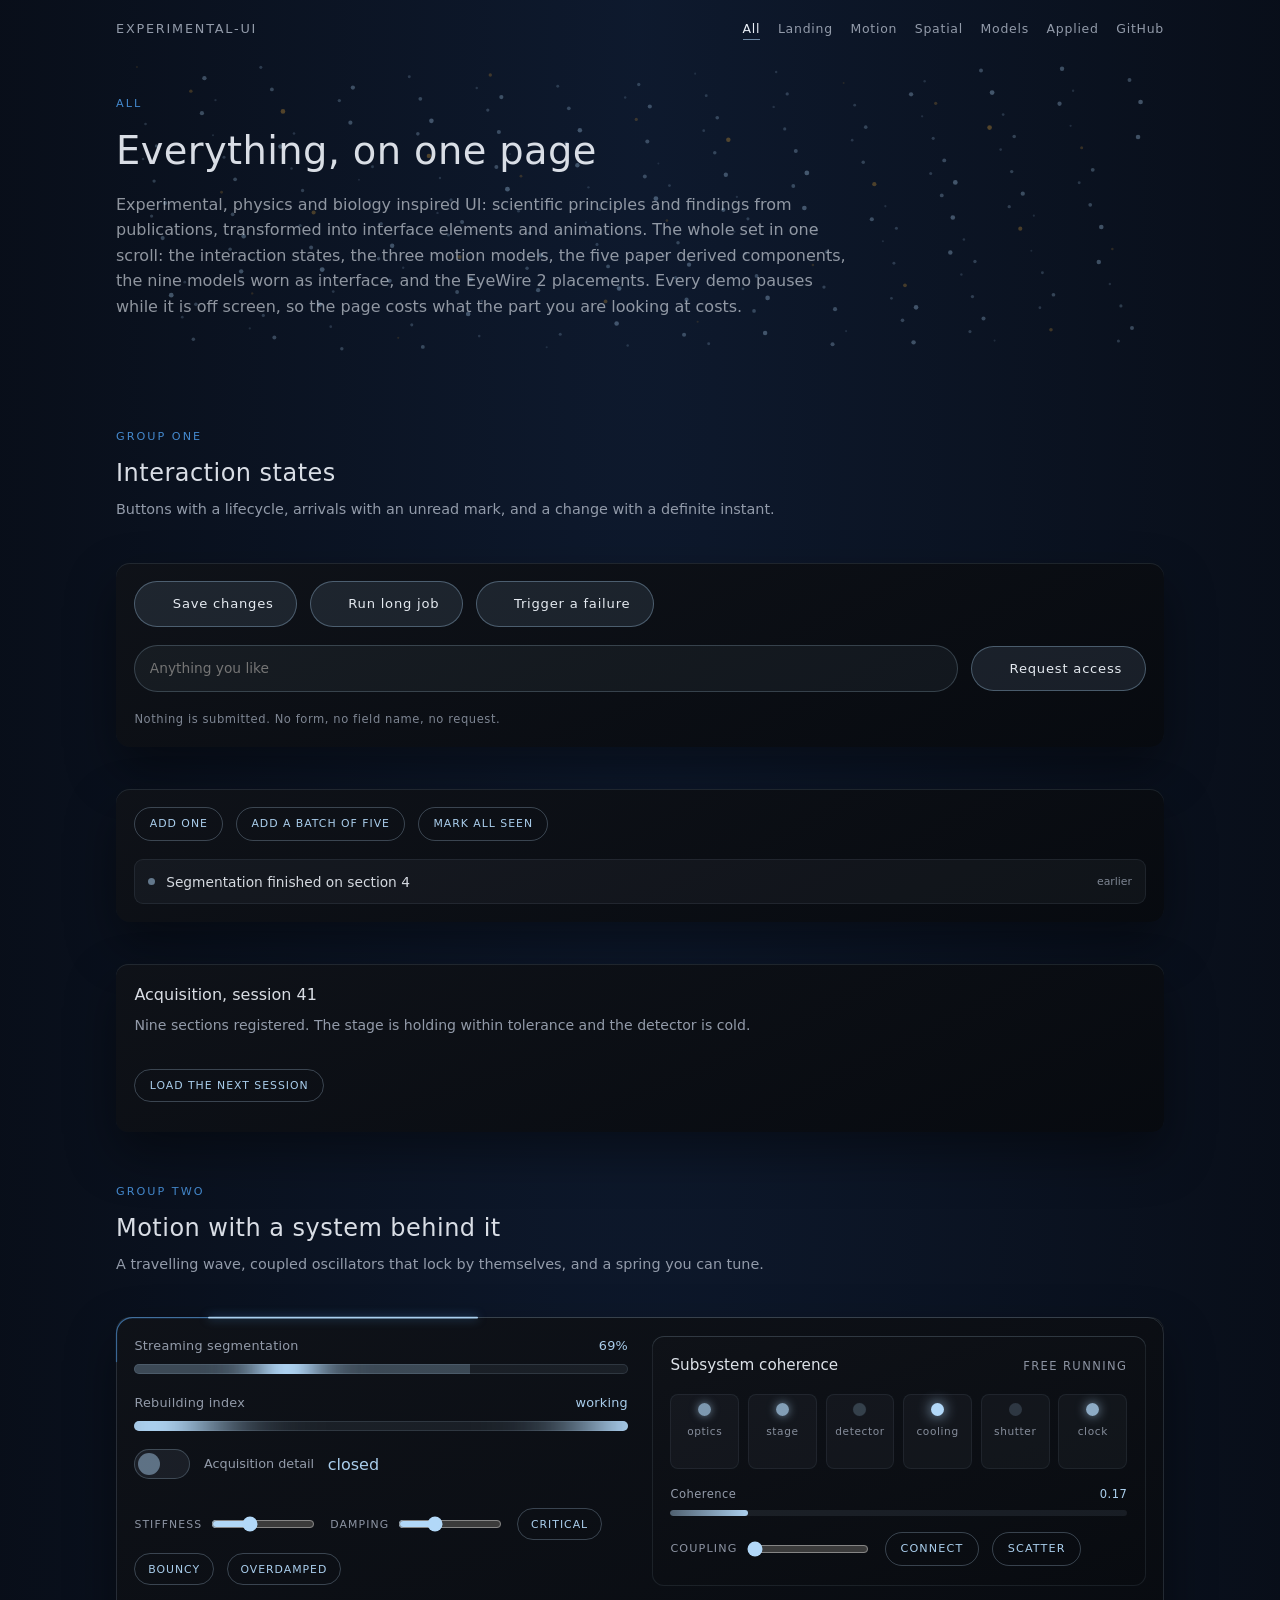
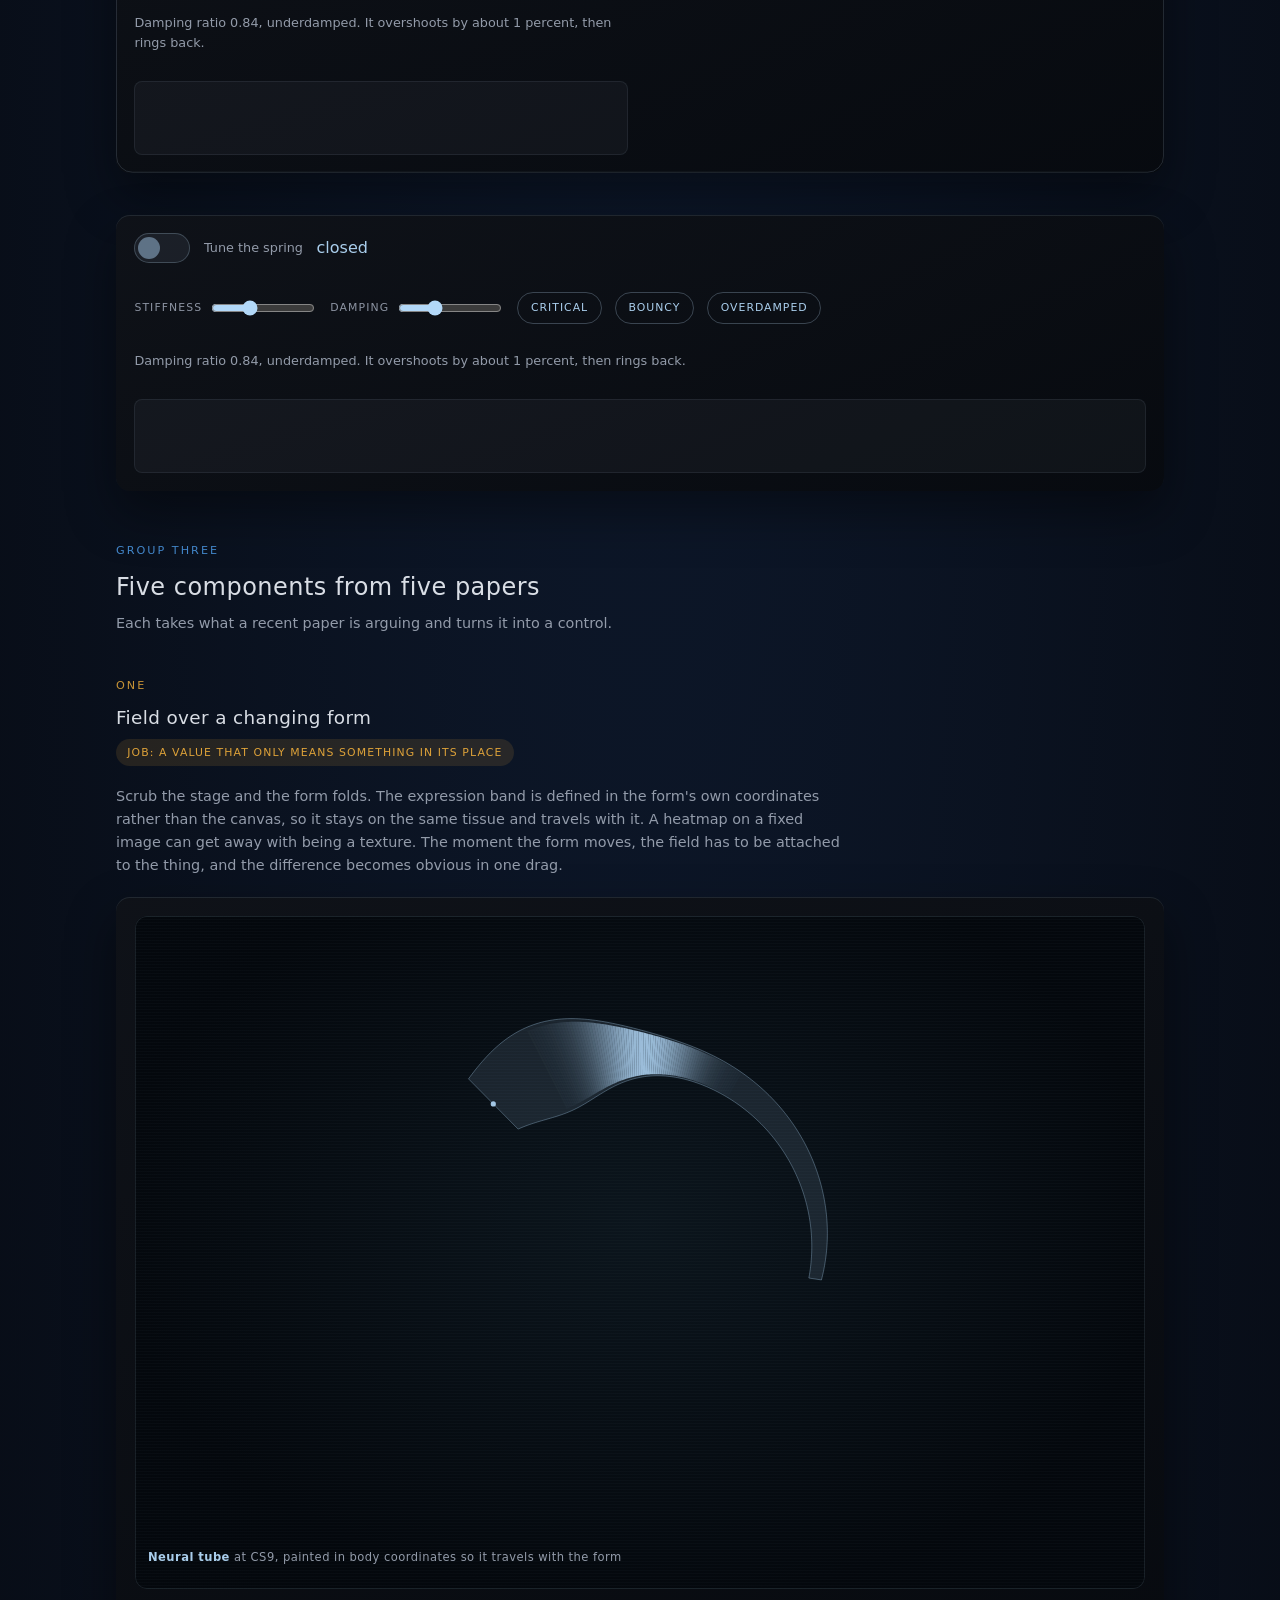
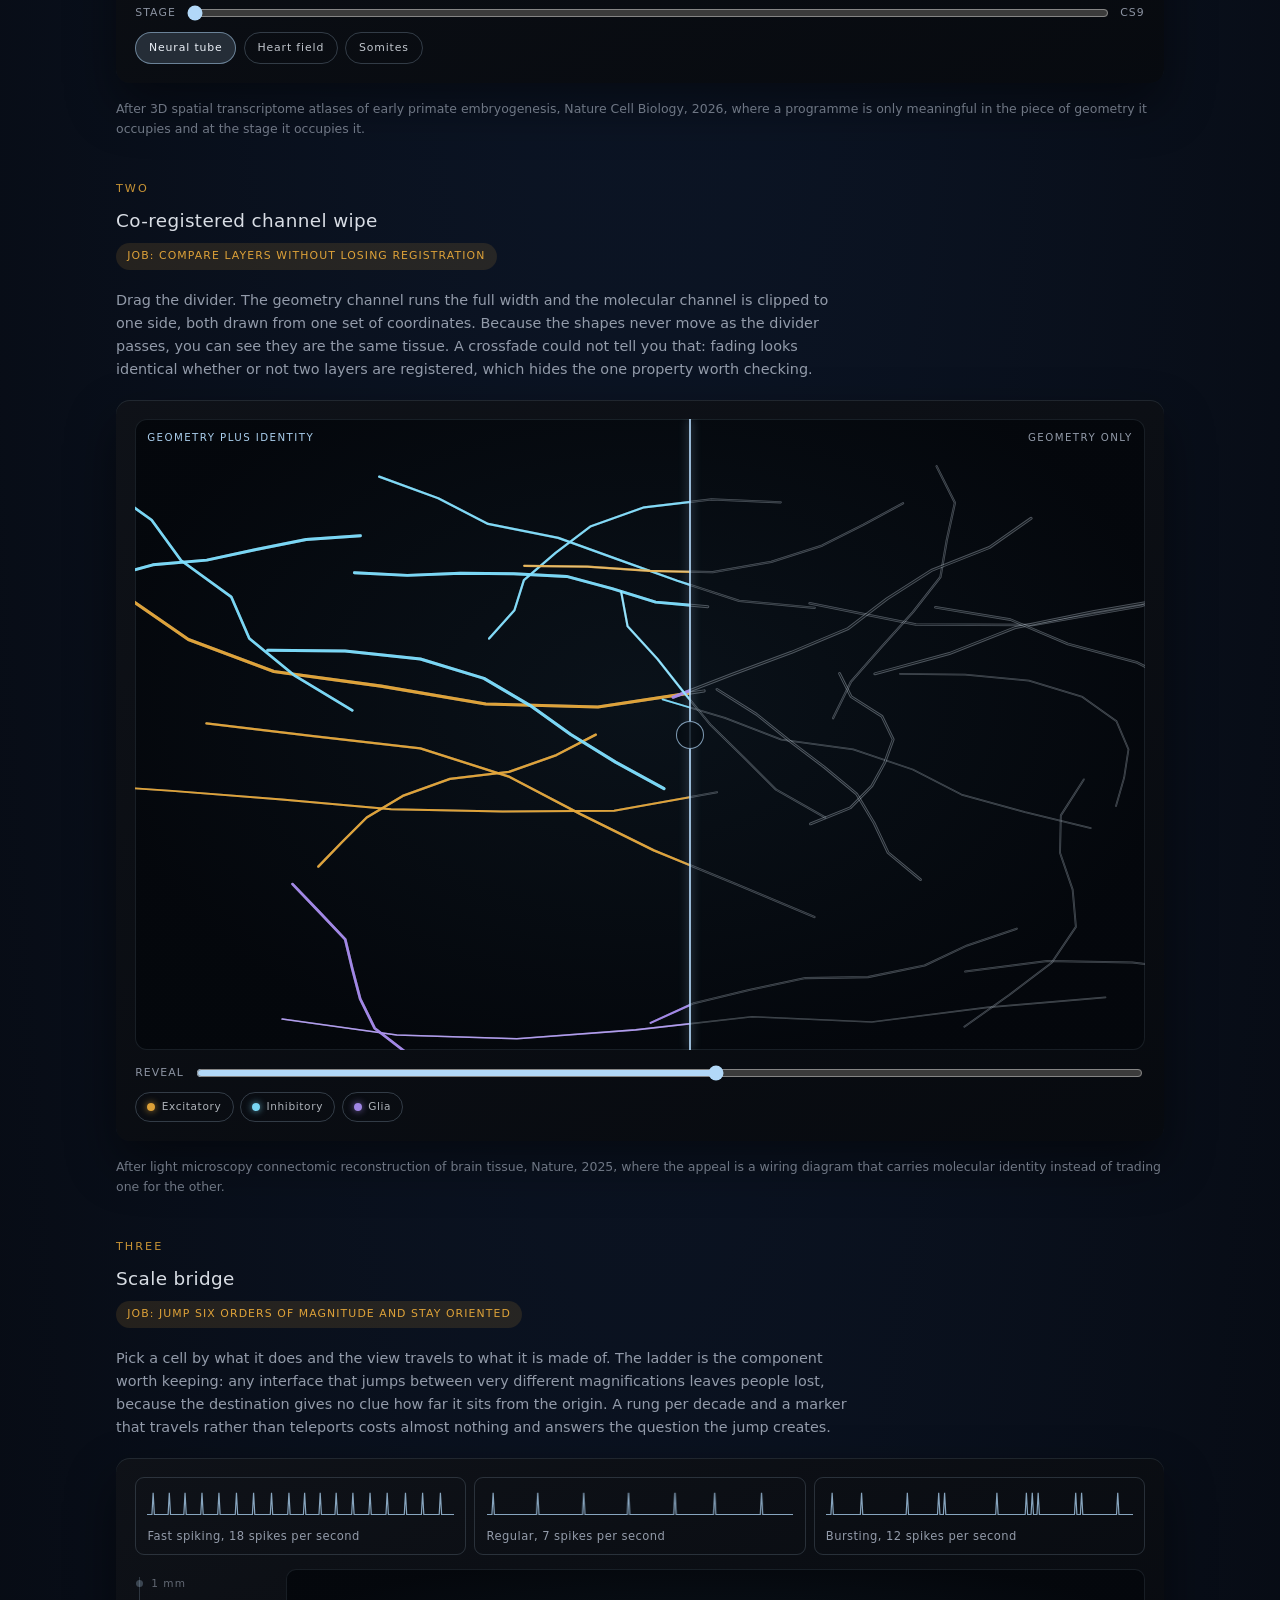
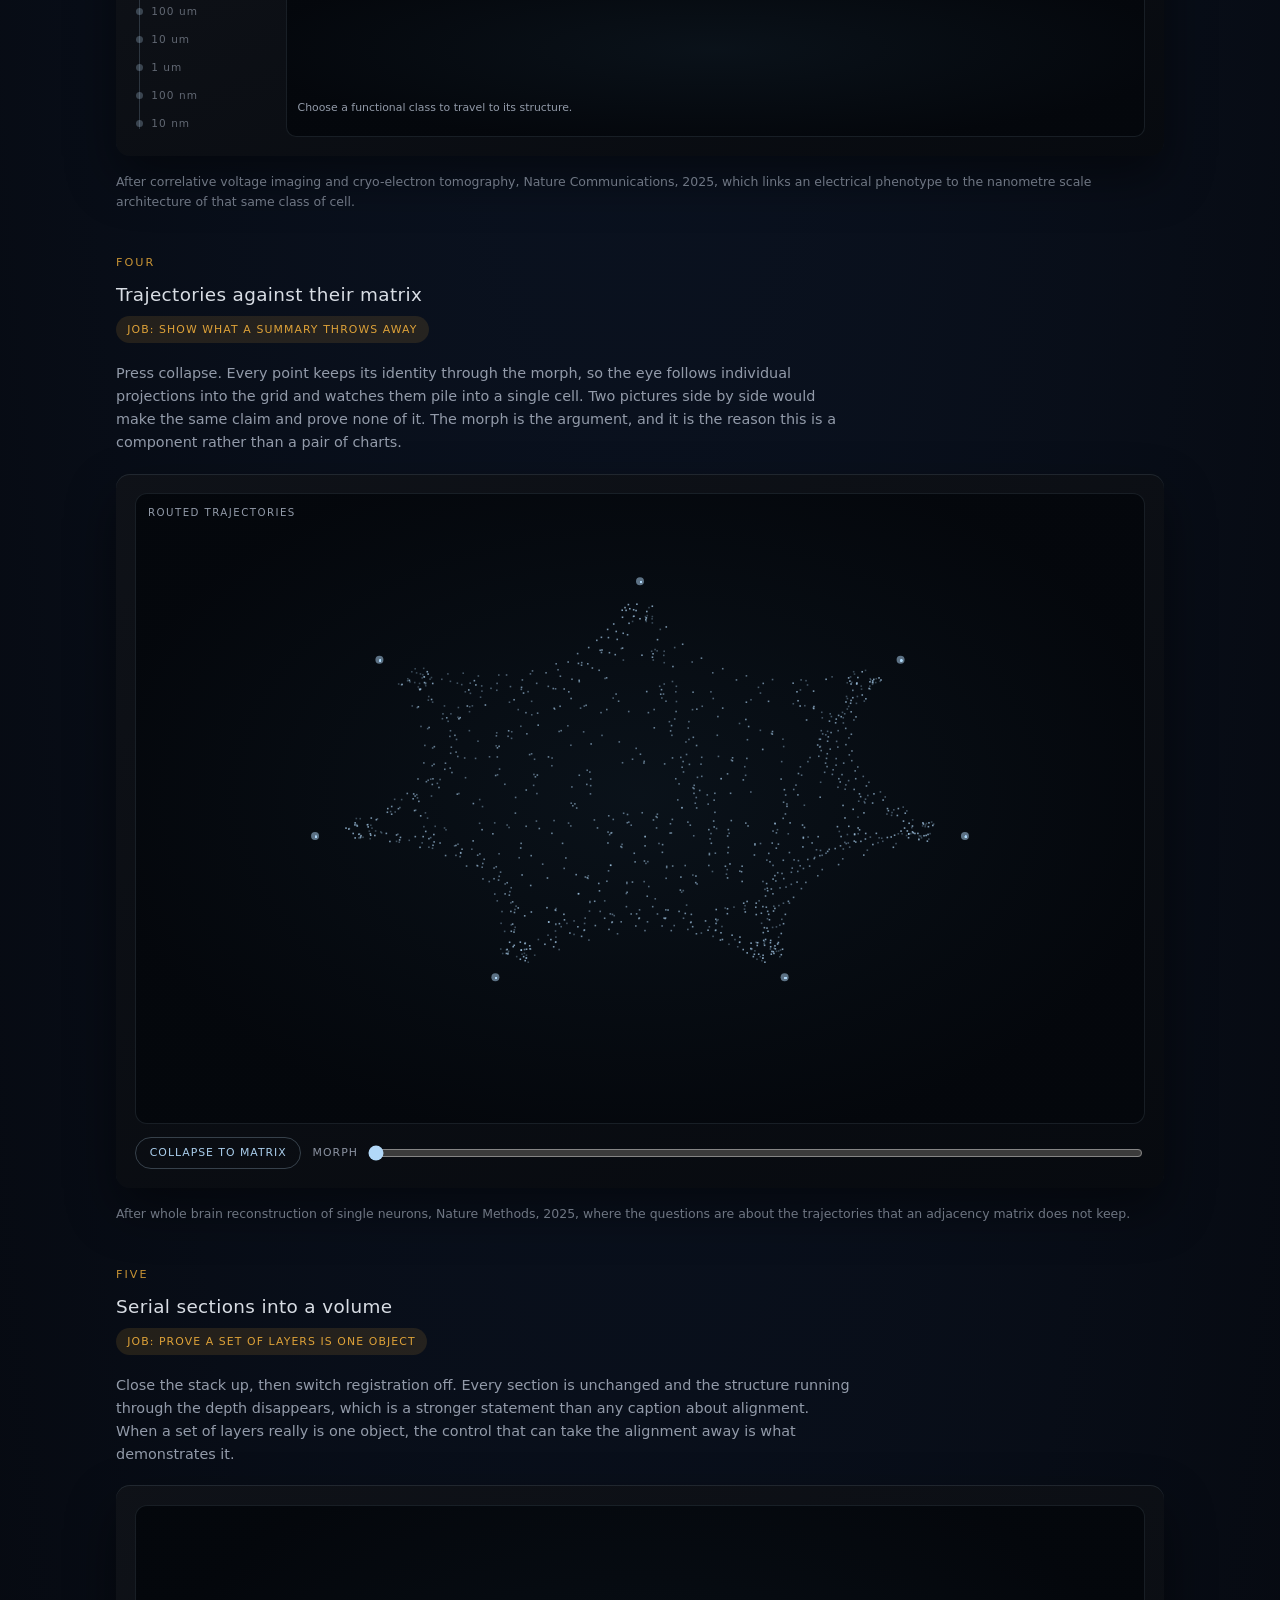
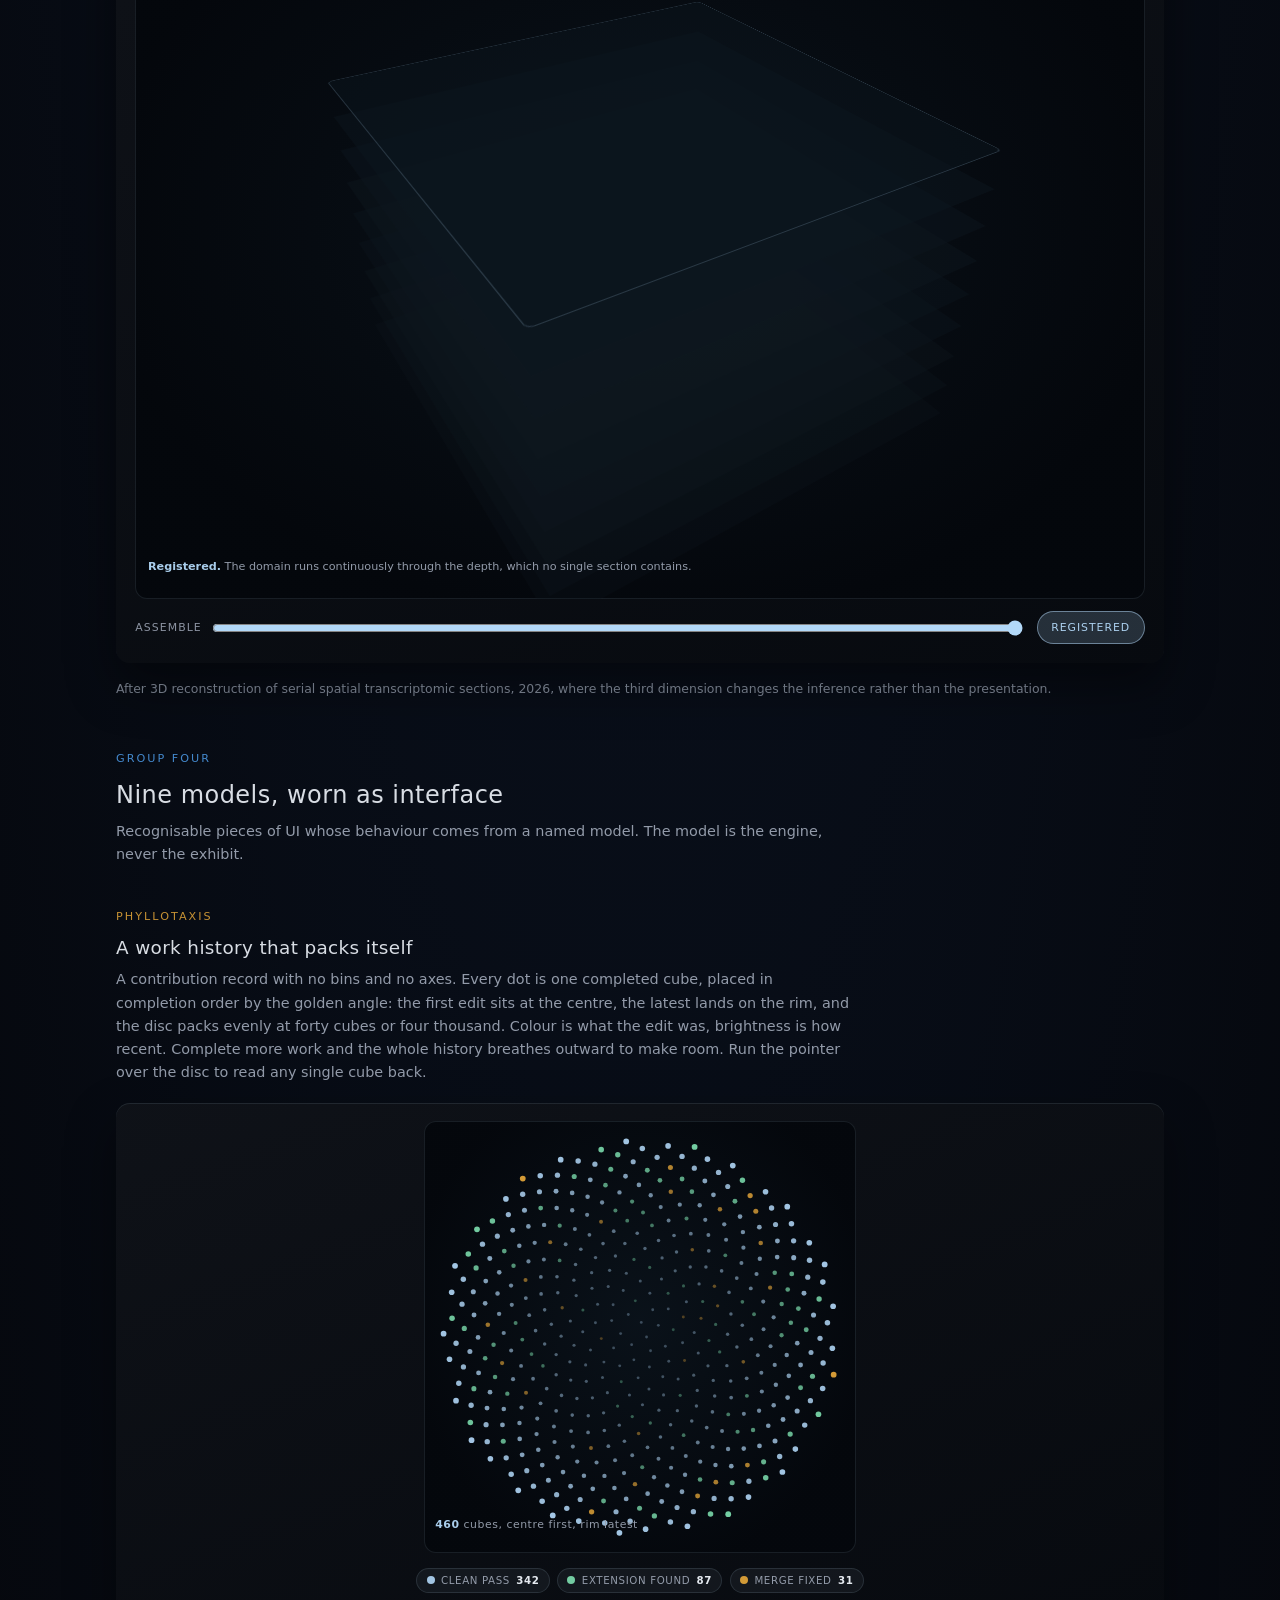
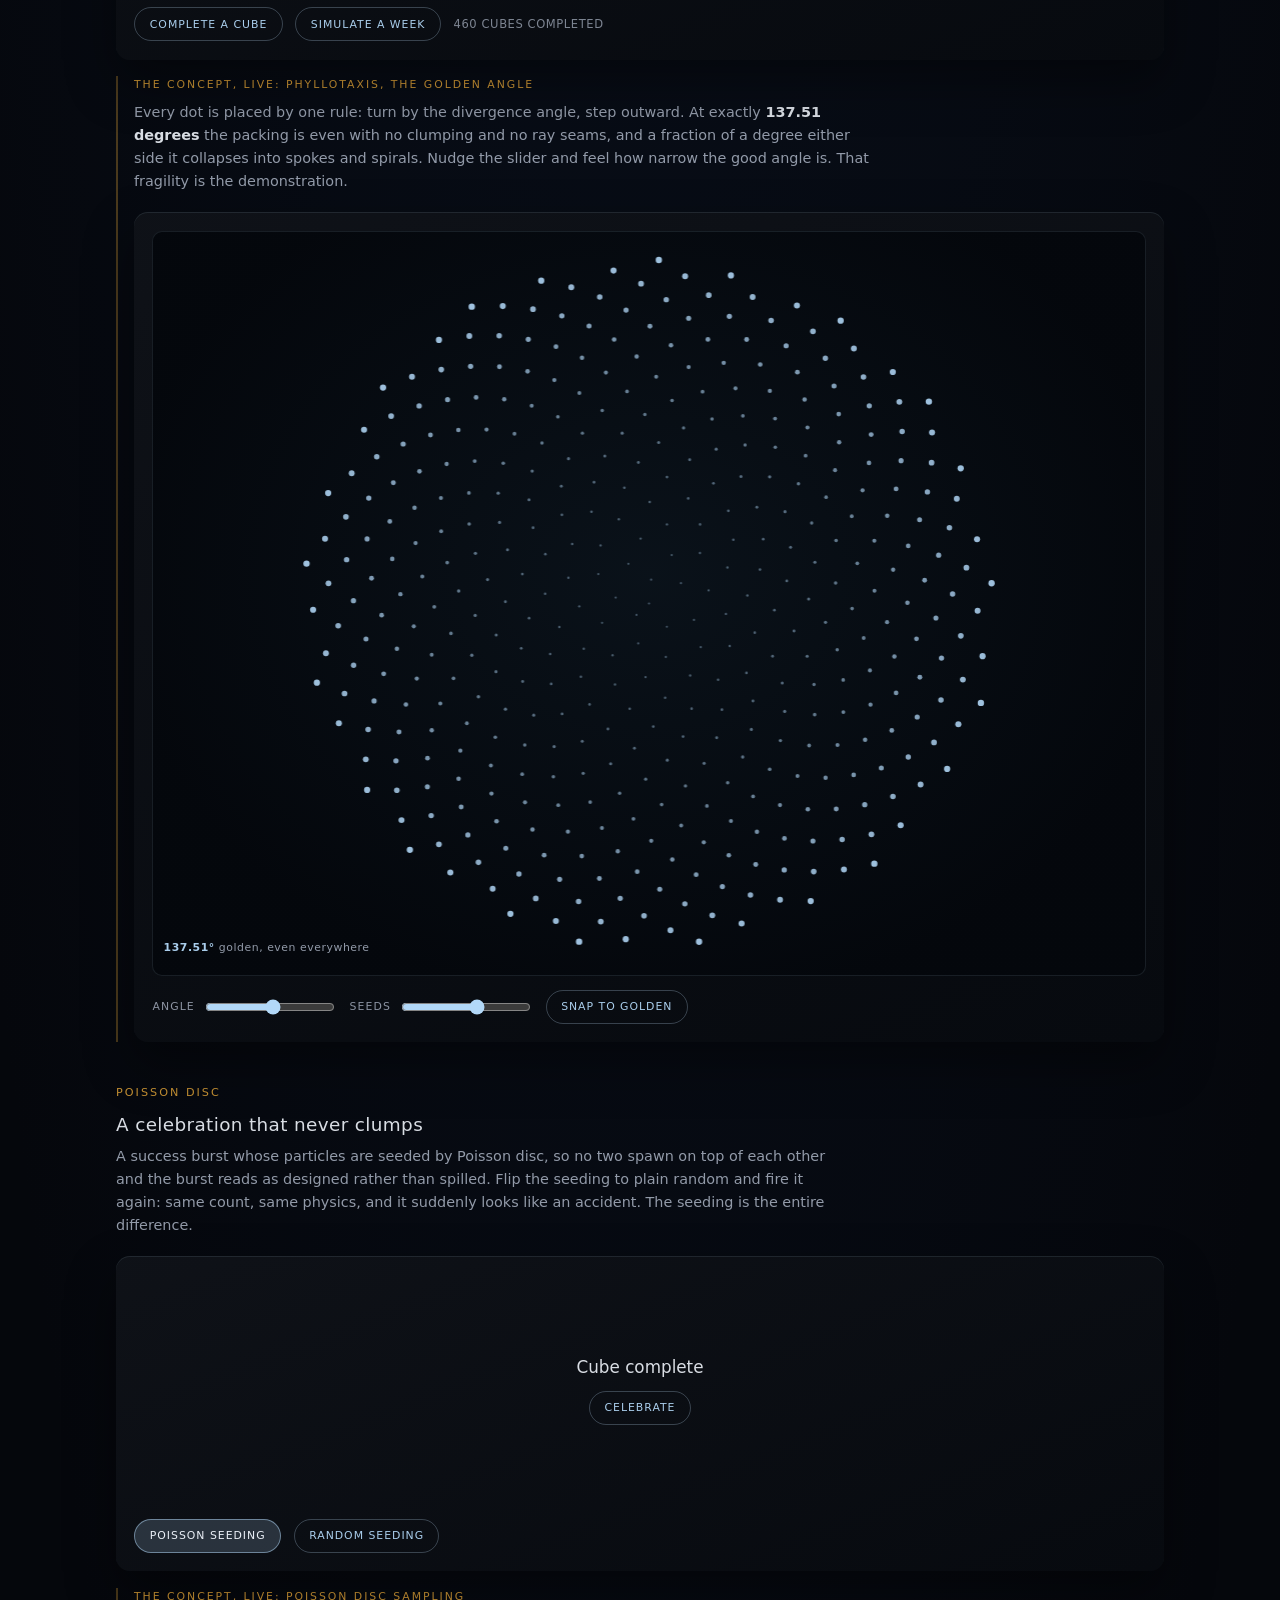
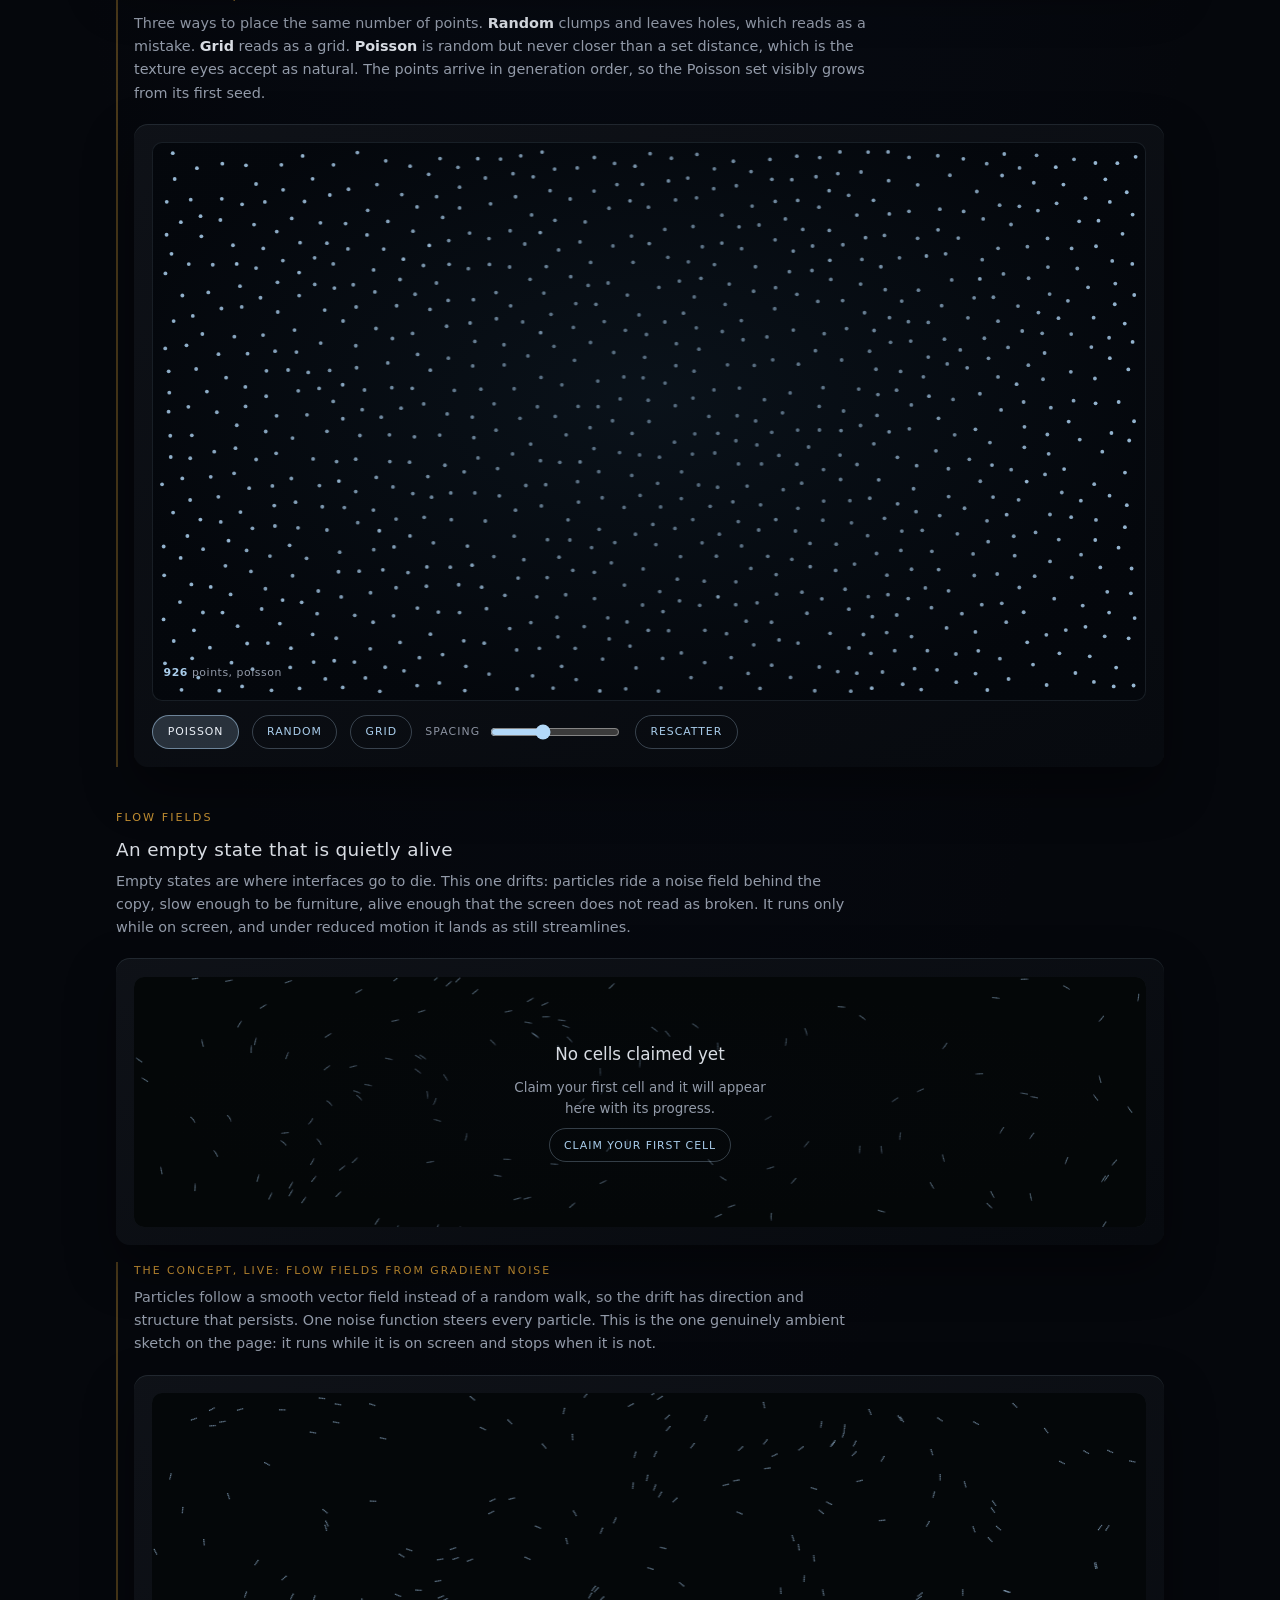
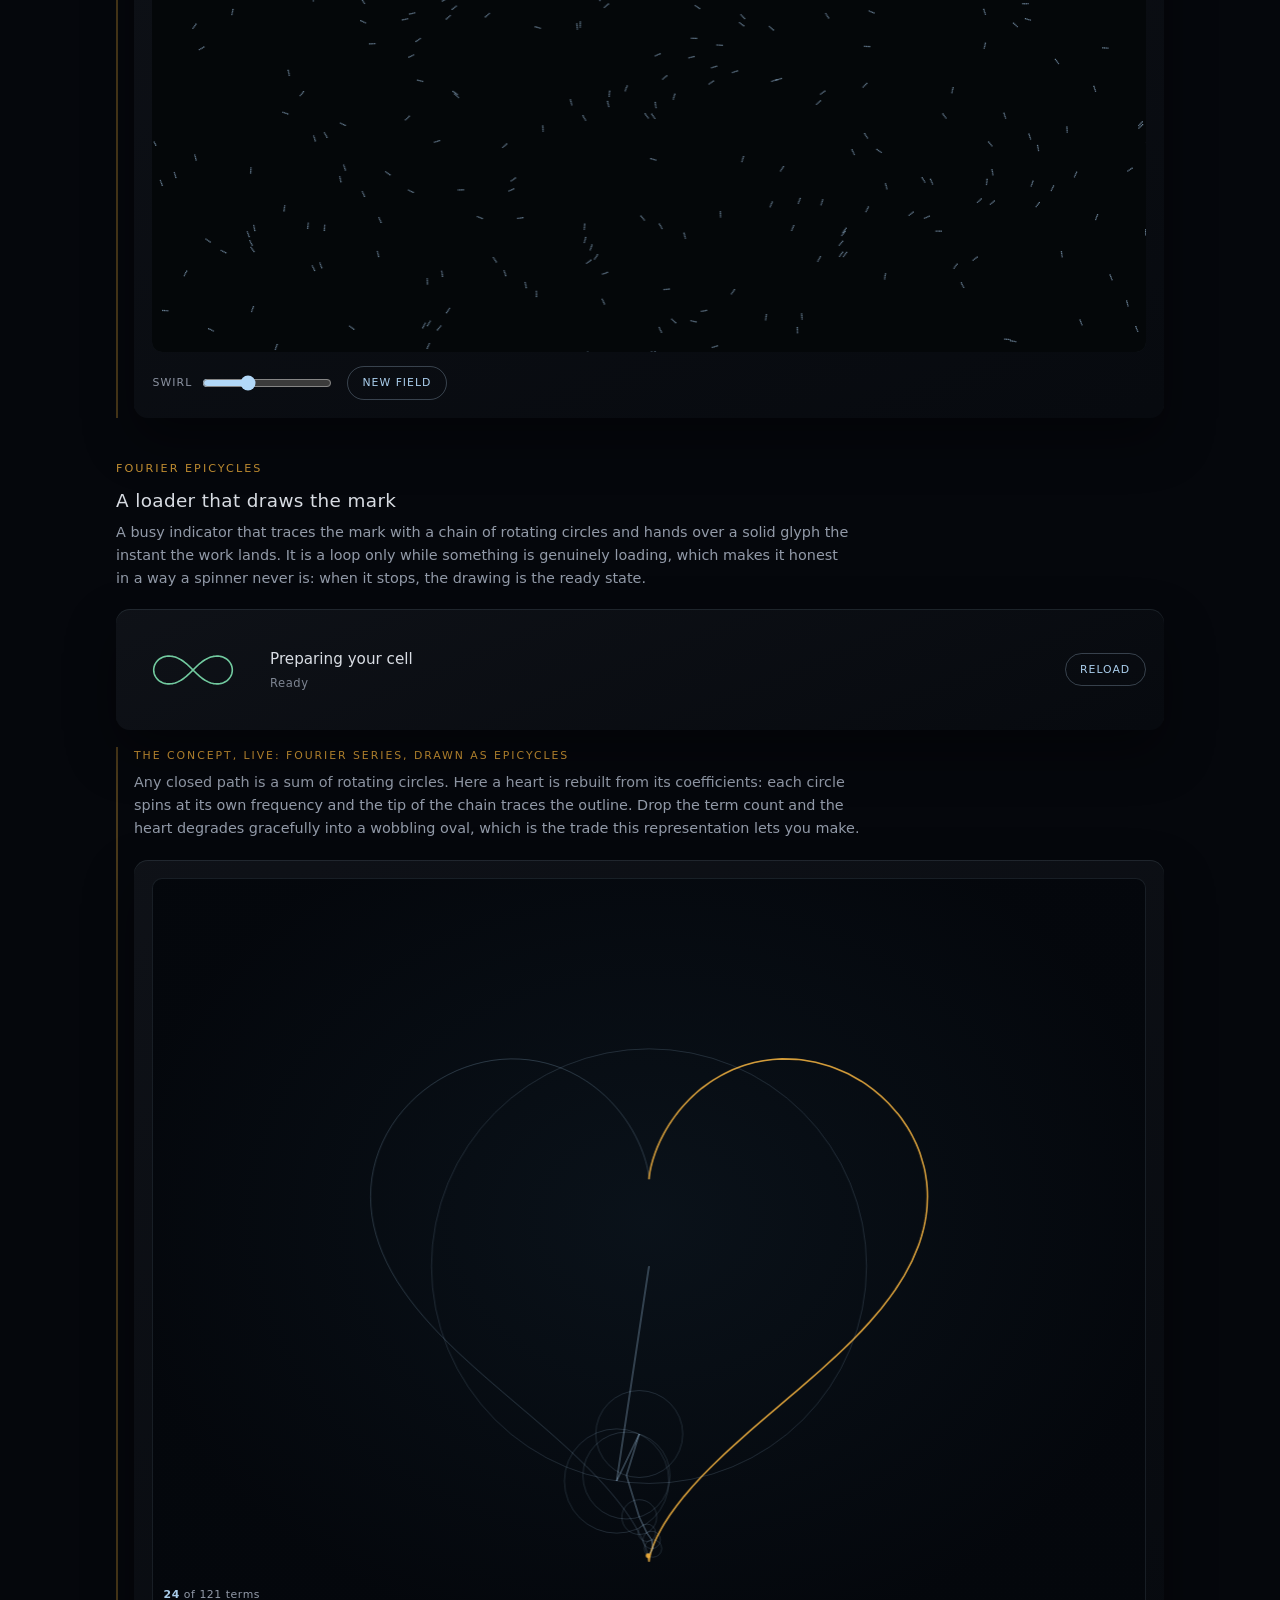
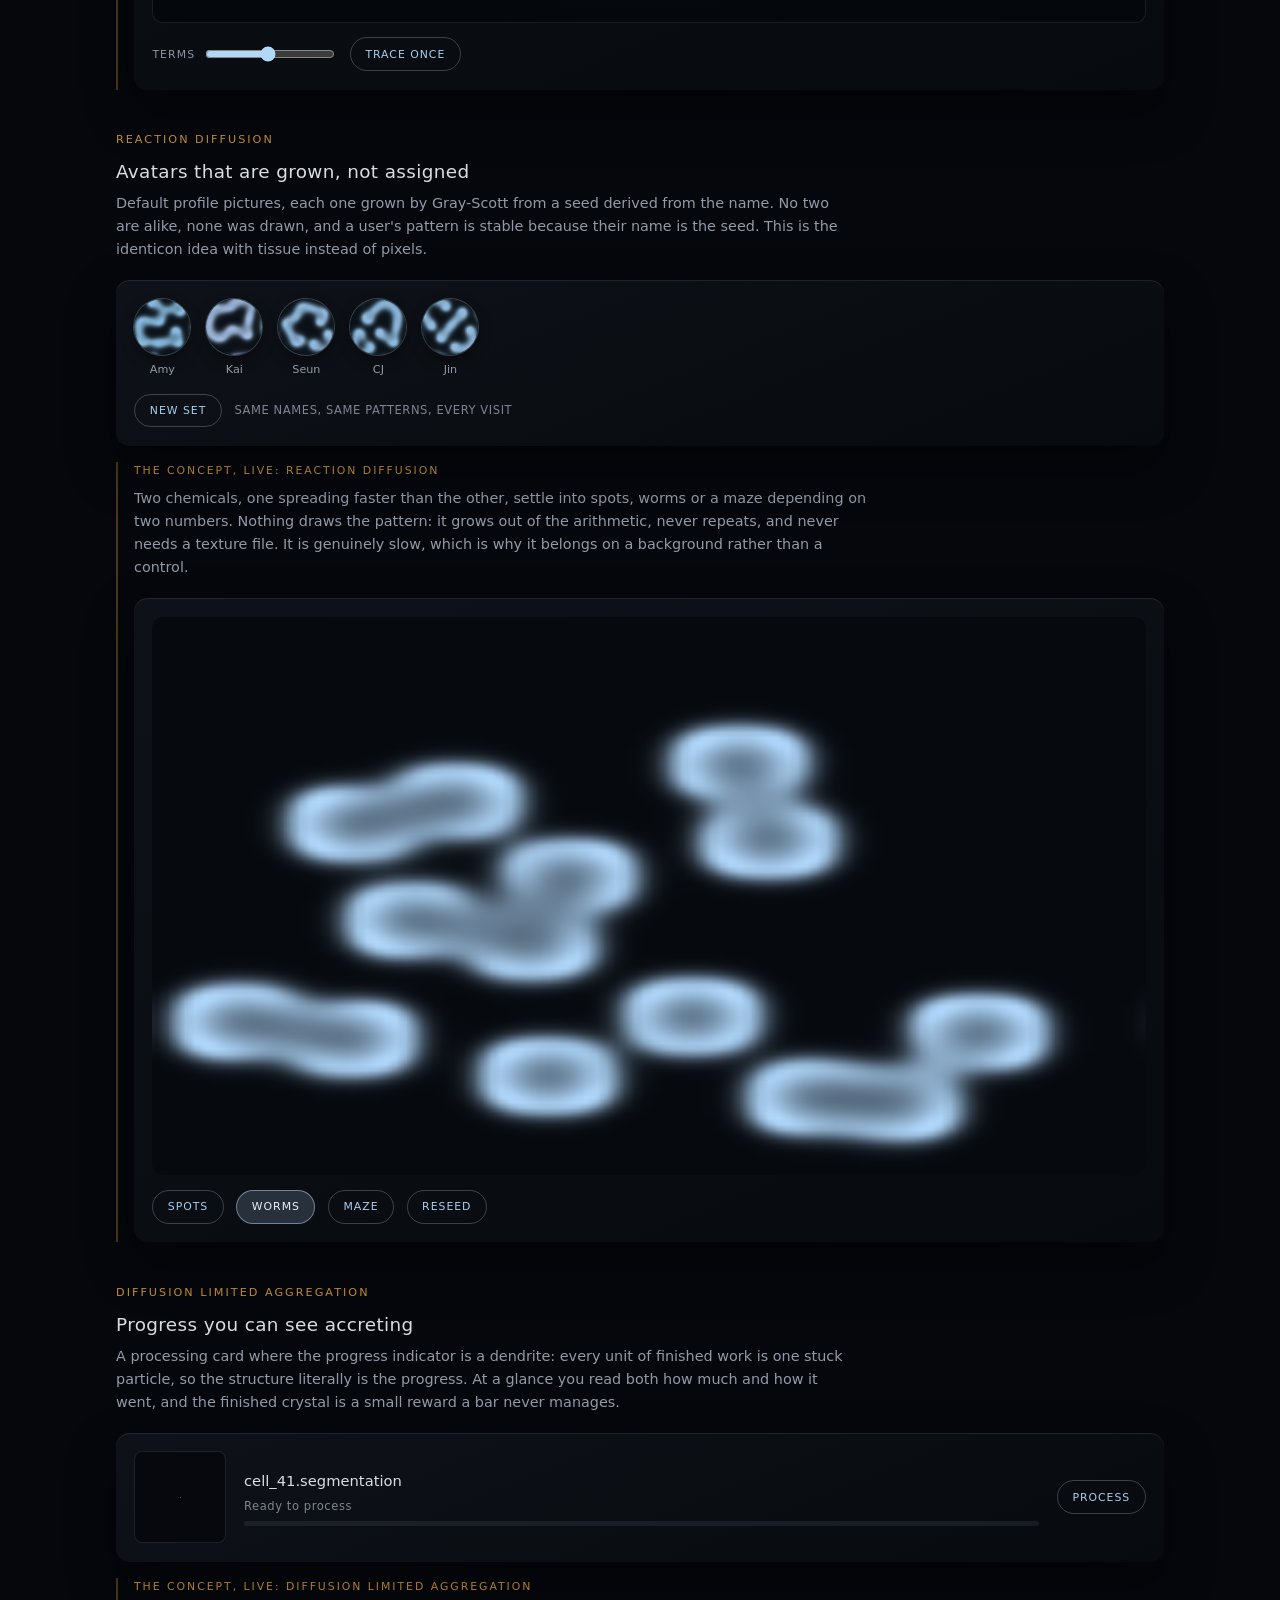
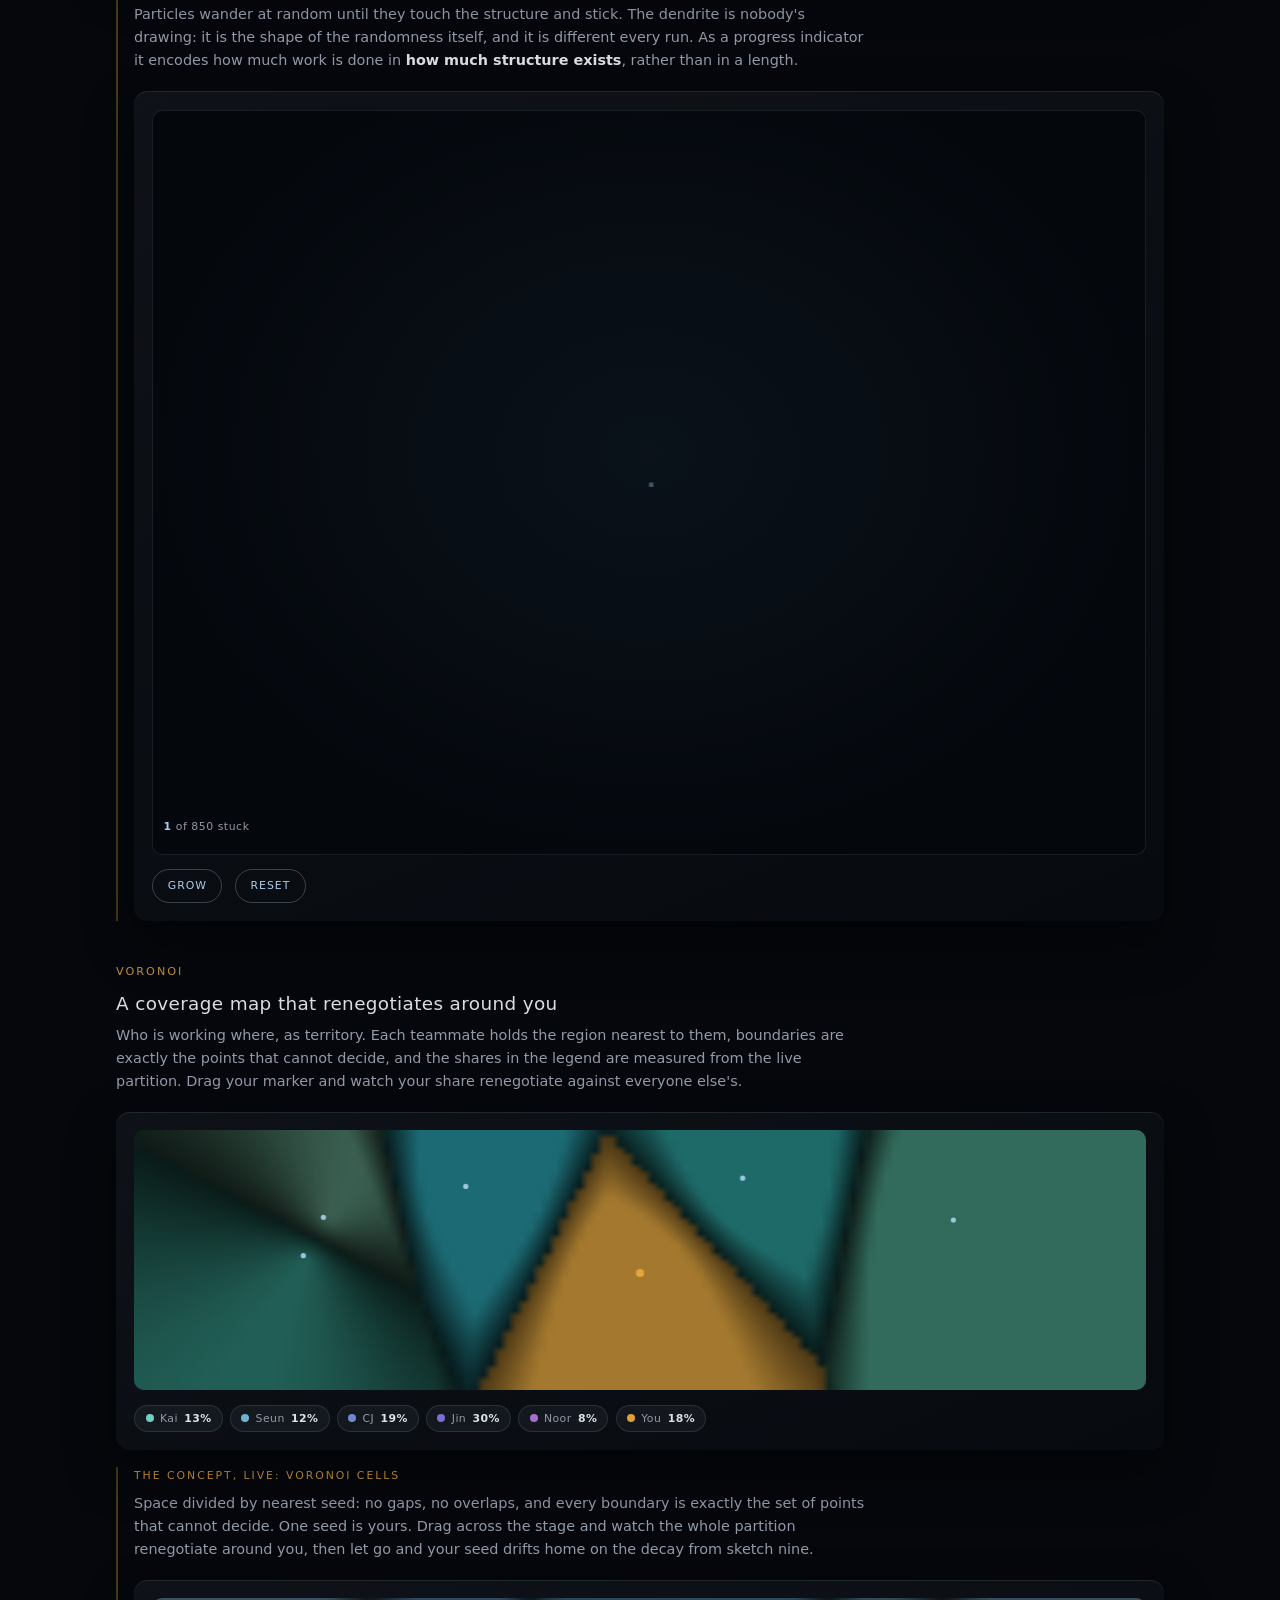
==== commit 7ddf2af3: "Say the premise at the top: publications, transformed into UI The landing lede and the everything pa" ====
--- a/components/all.html
+++ b/components/all.html
@@ -391,7 +391,9 @@
       <p class="eyebrow" style="color:rgb(var(--holo-glow) / .9)">All</p>
       <h1>Everything, on one page</h1>
       <p class="lede">
-        The whole set in one scroll: the interaction states, the three motion
+        Experimental, physics and biology inspired UI: scientific principles
+        and findings from publications, transformed into interface elements
+        and animations. The whole set in one scroll: the interaction states, the three motion
         models, the five paper derived components, the nine models worn as
         interface, and the EyeWire 2 placements. Every demo pauses while it is
         off screen, so the page costs what the part you are looking at costs.
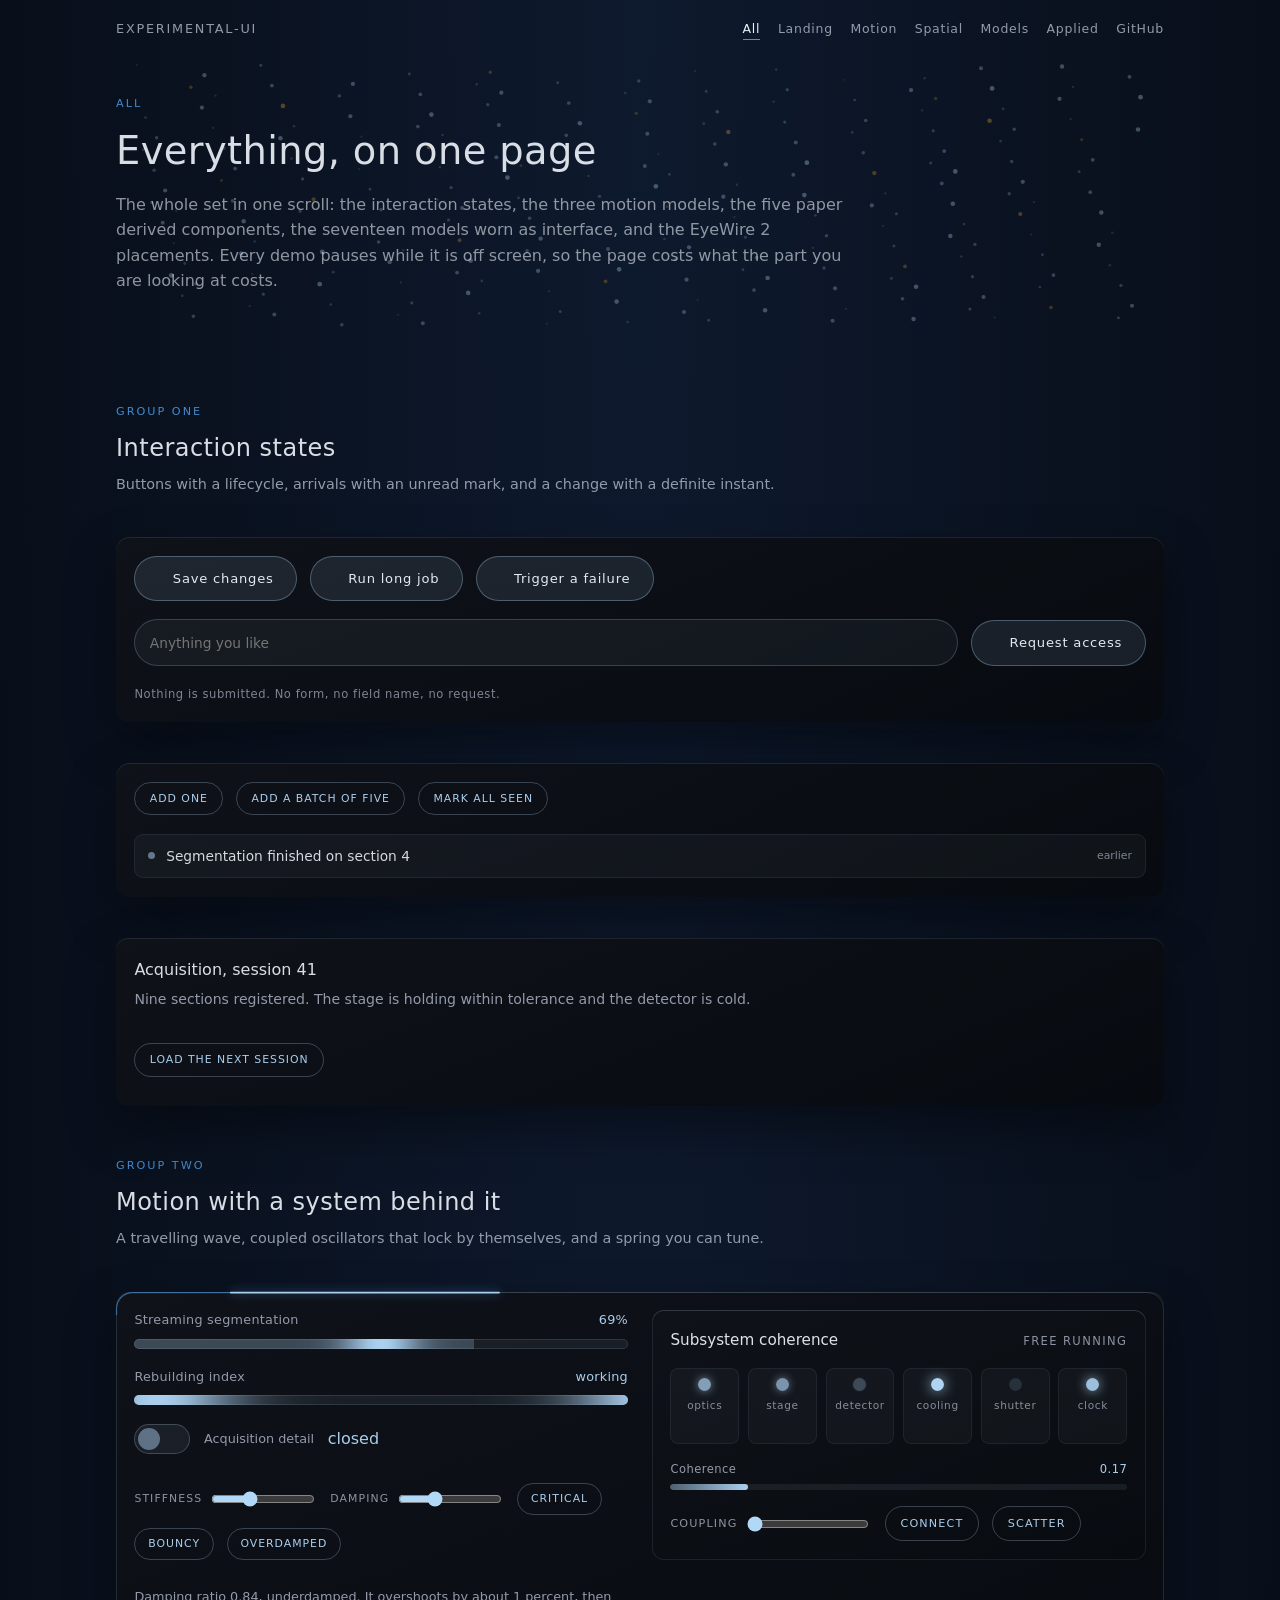
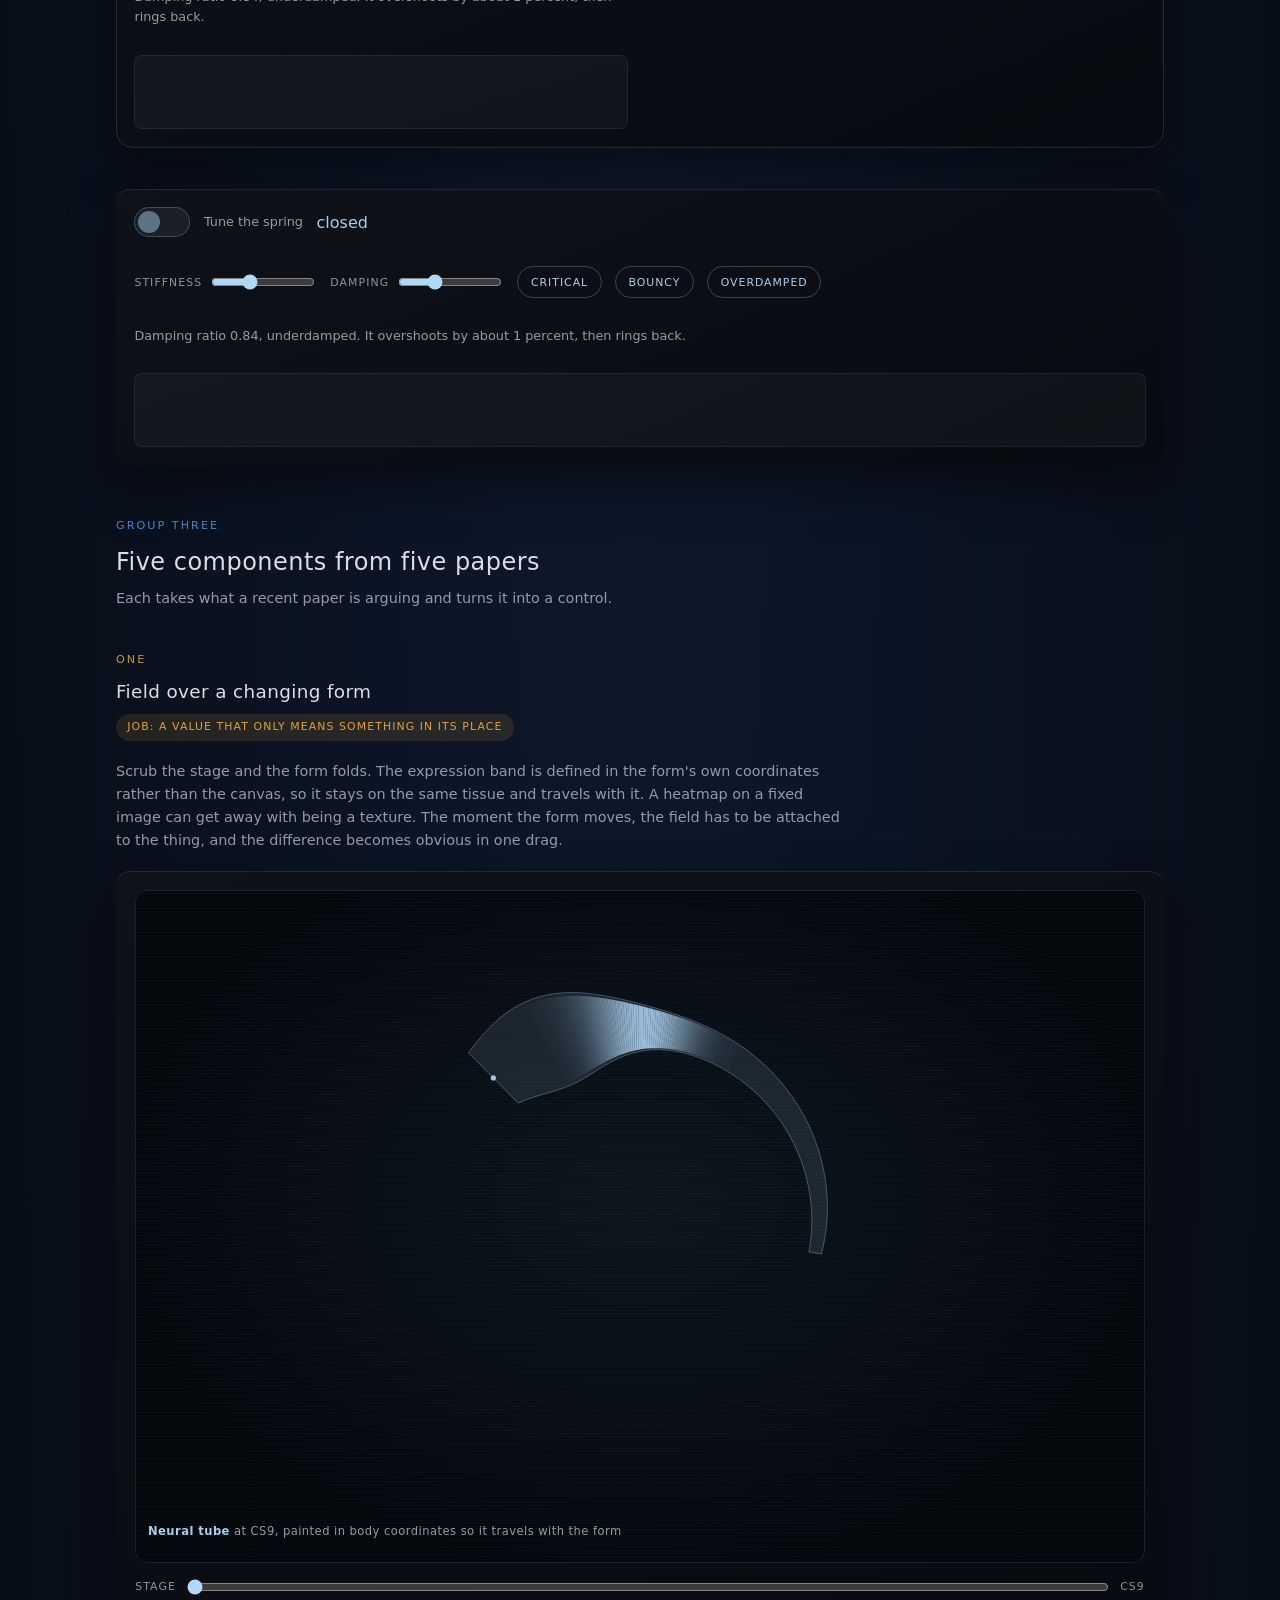
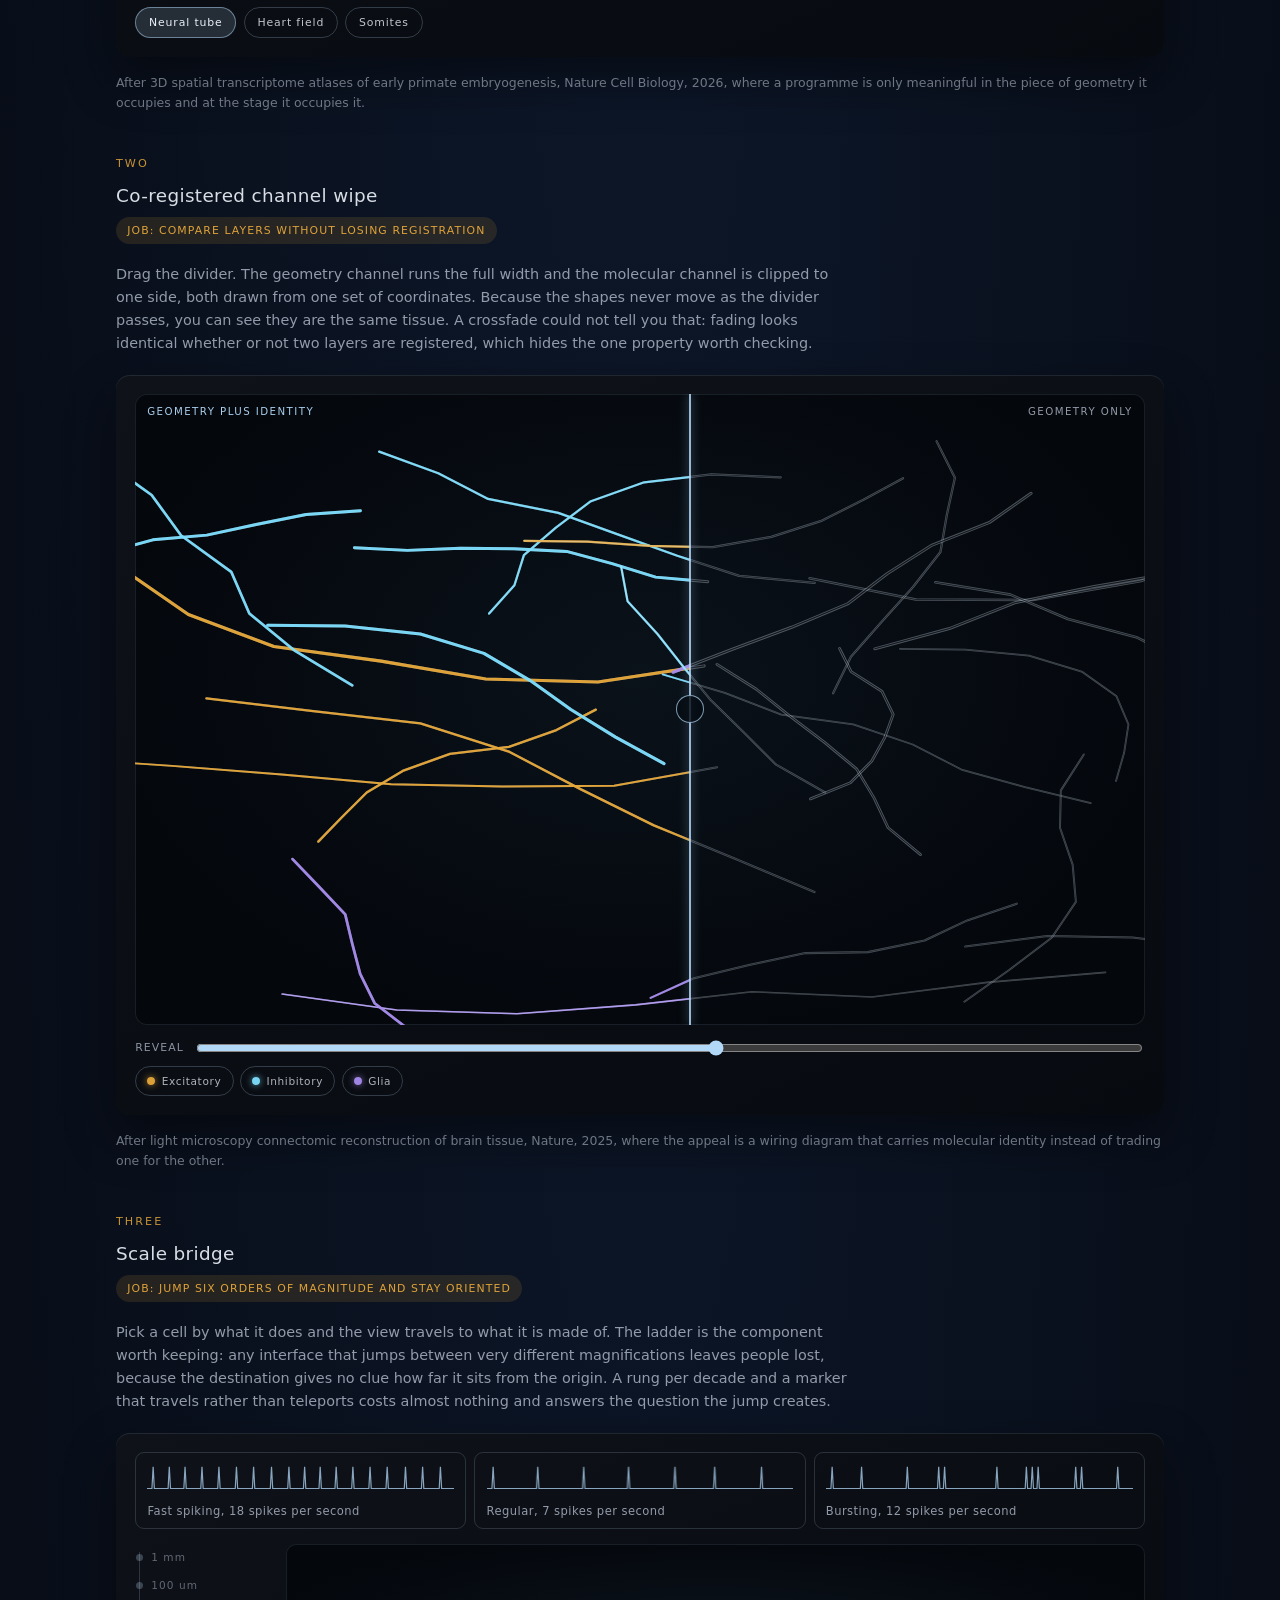
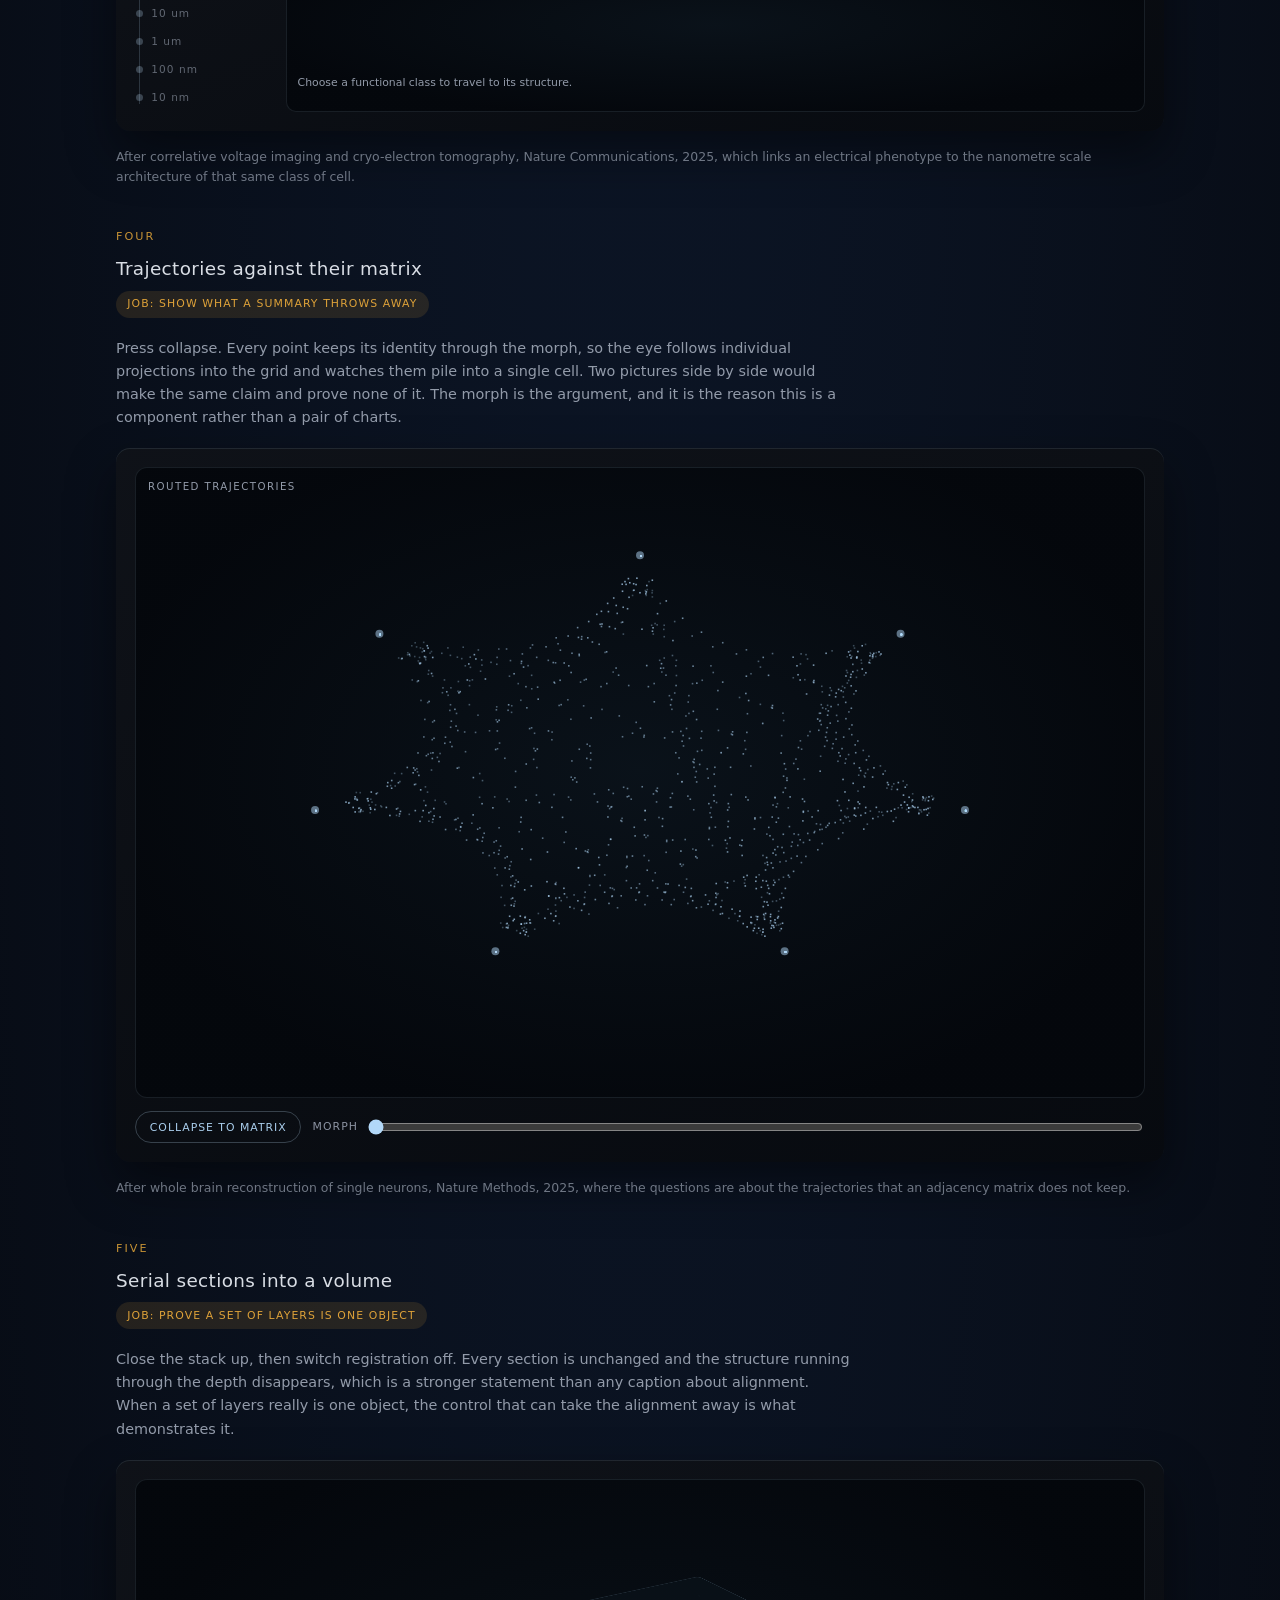
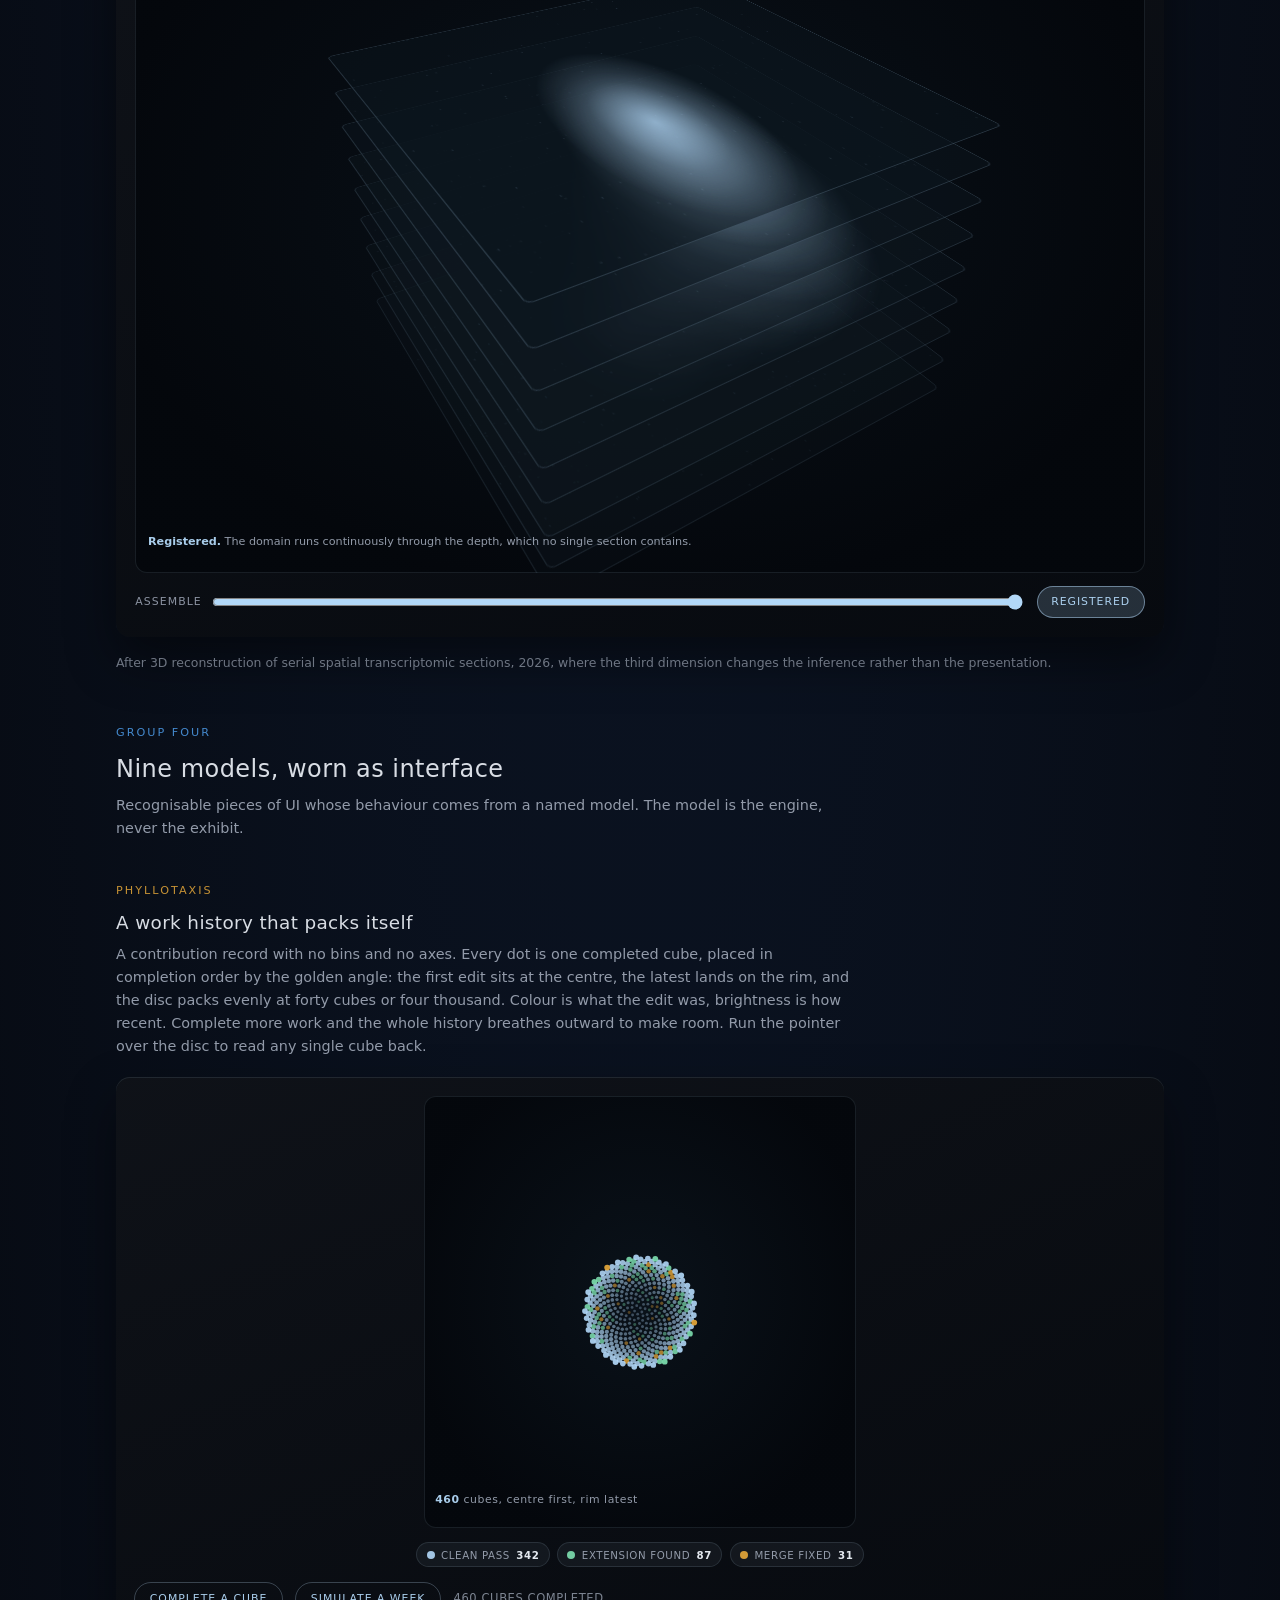
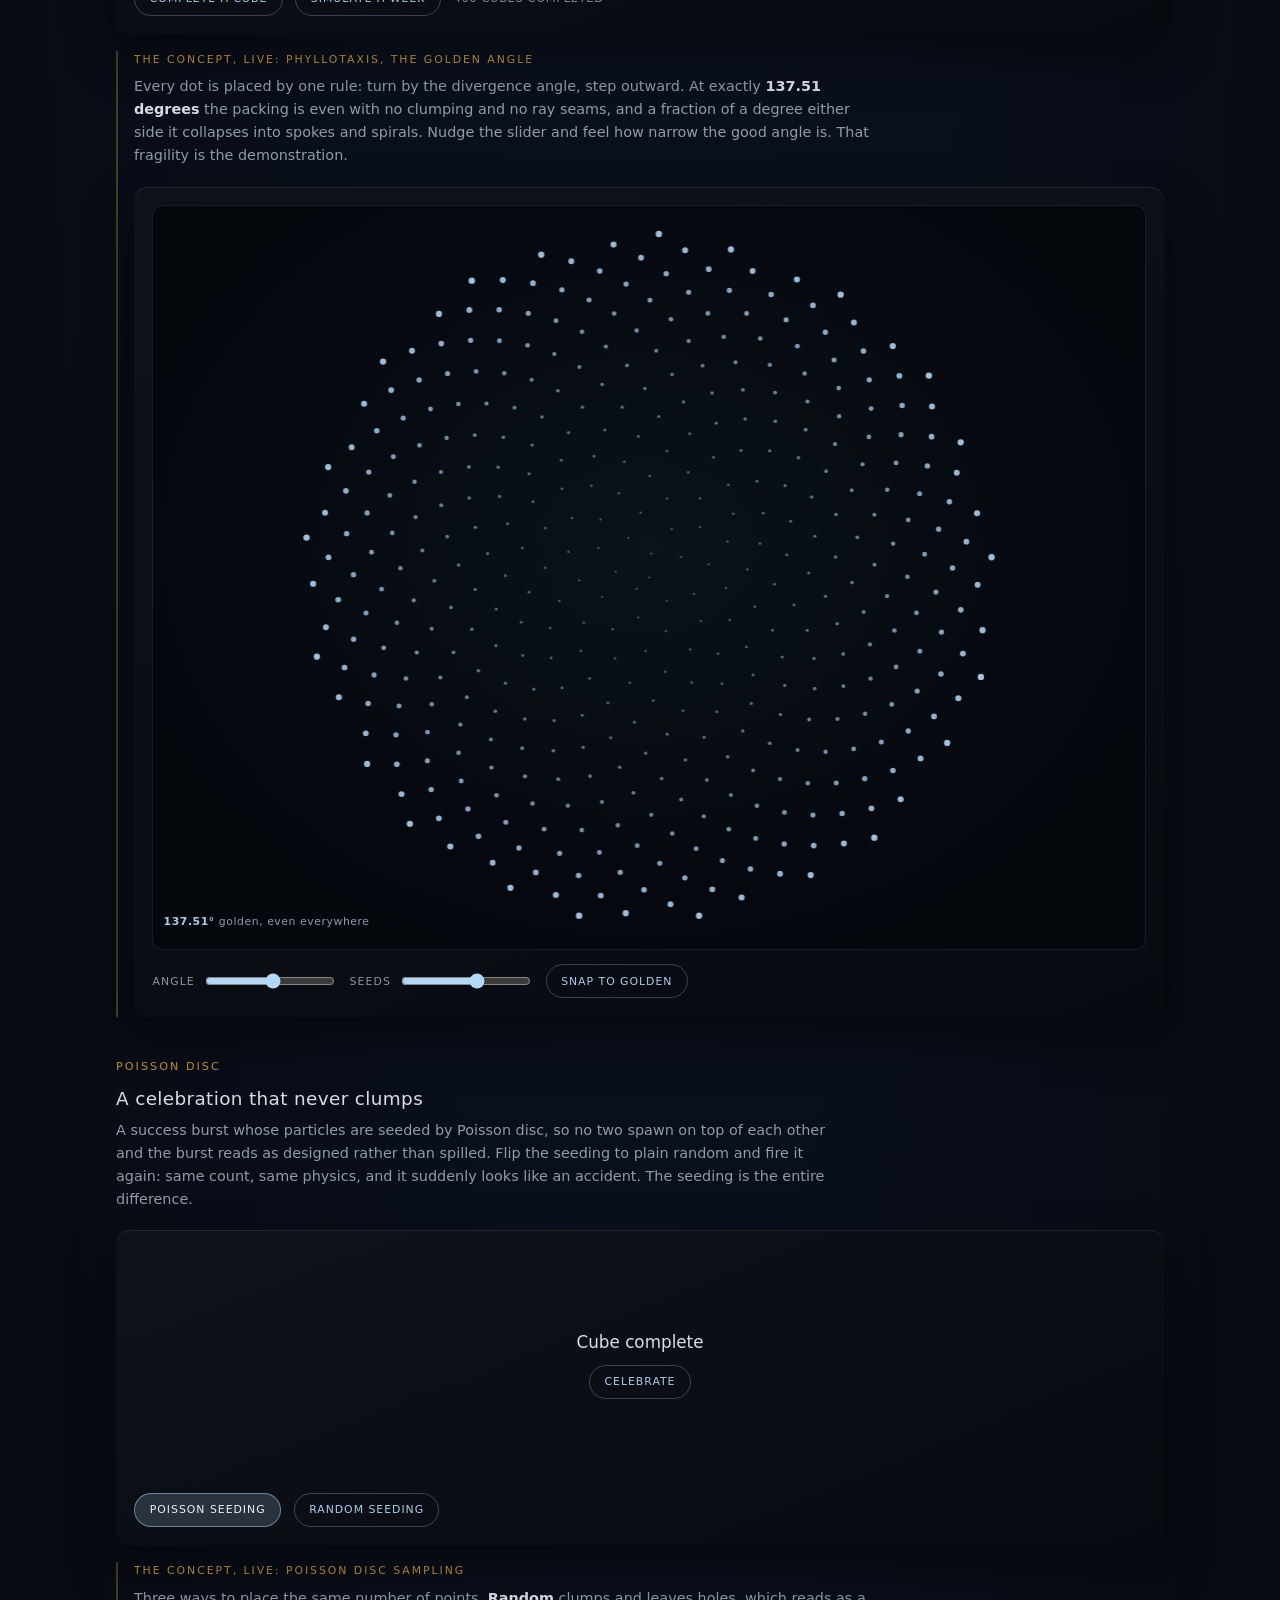
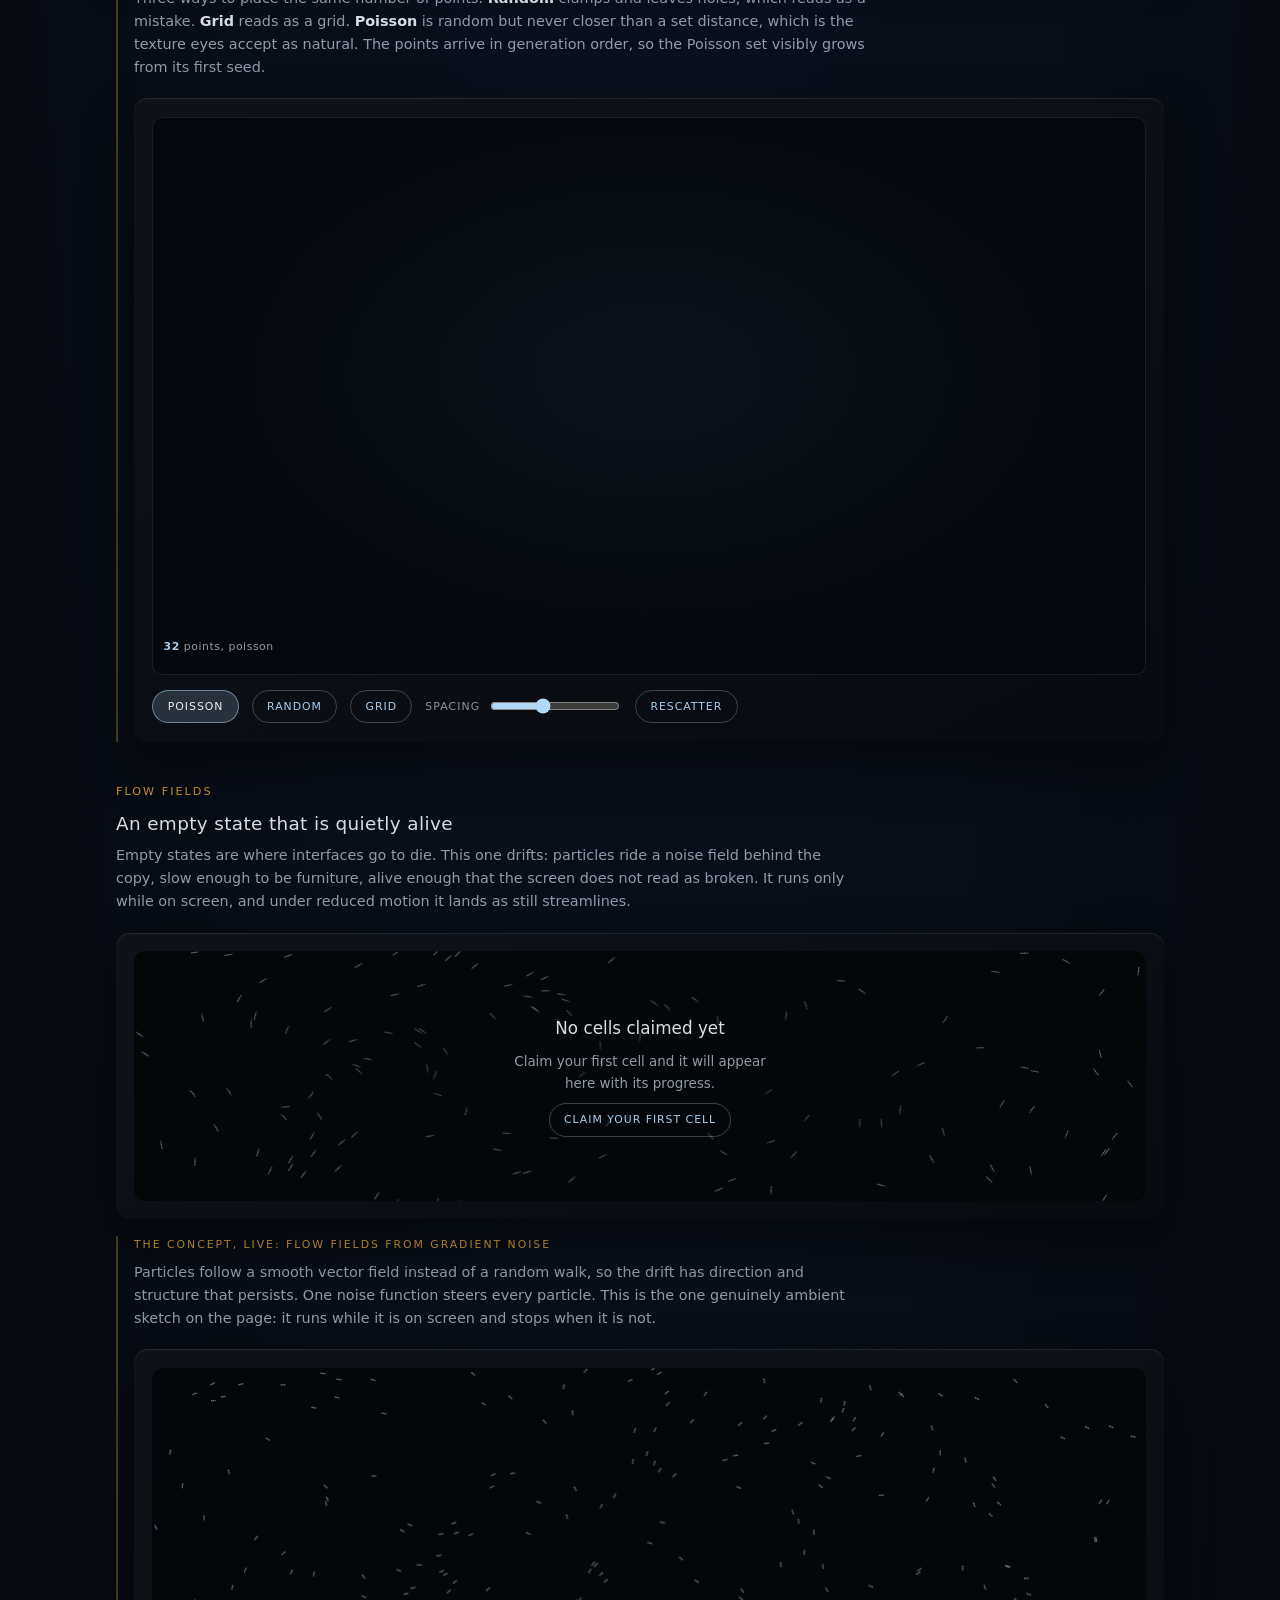
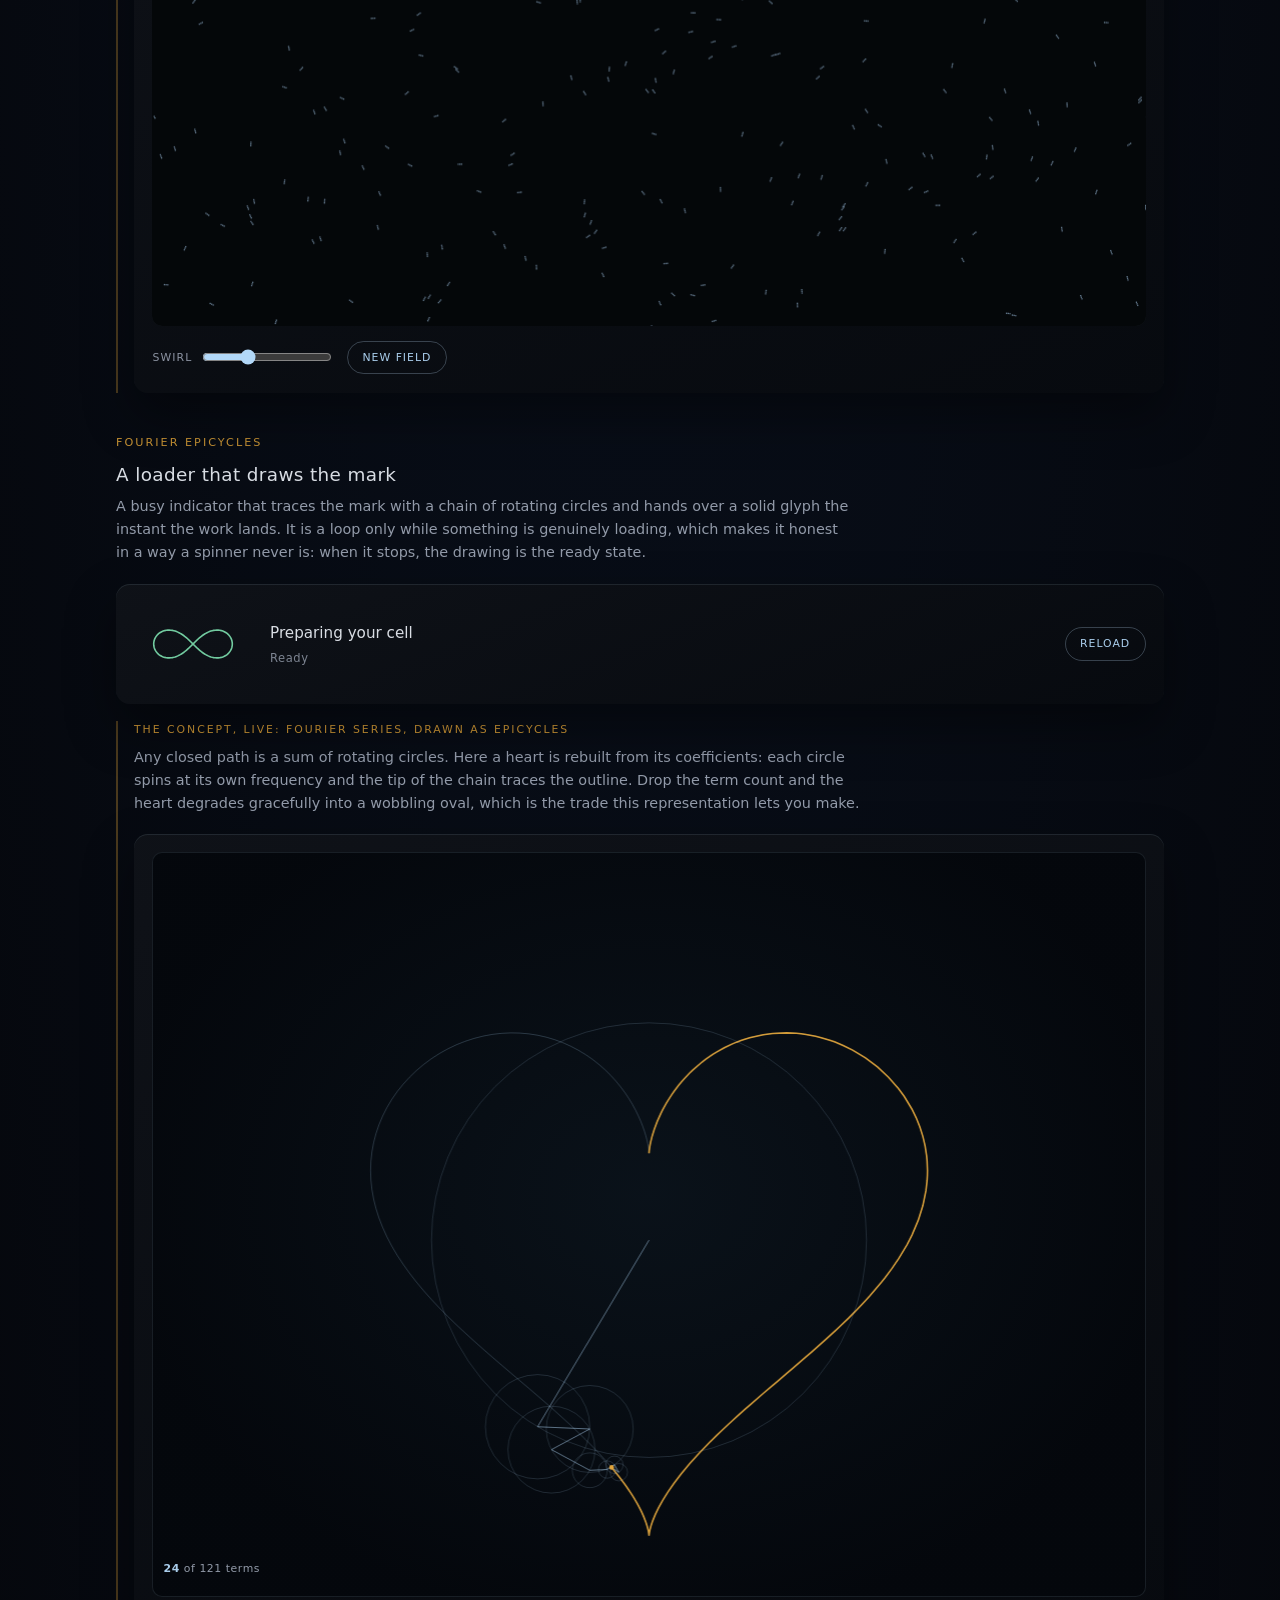
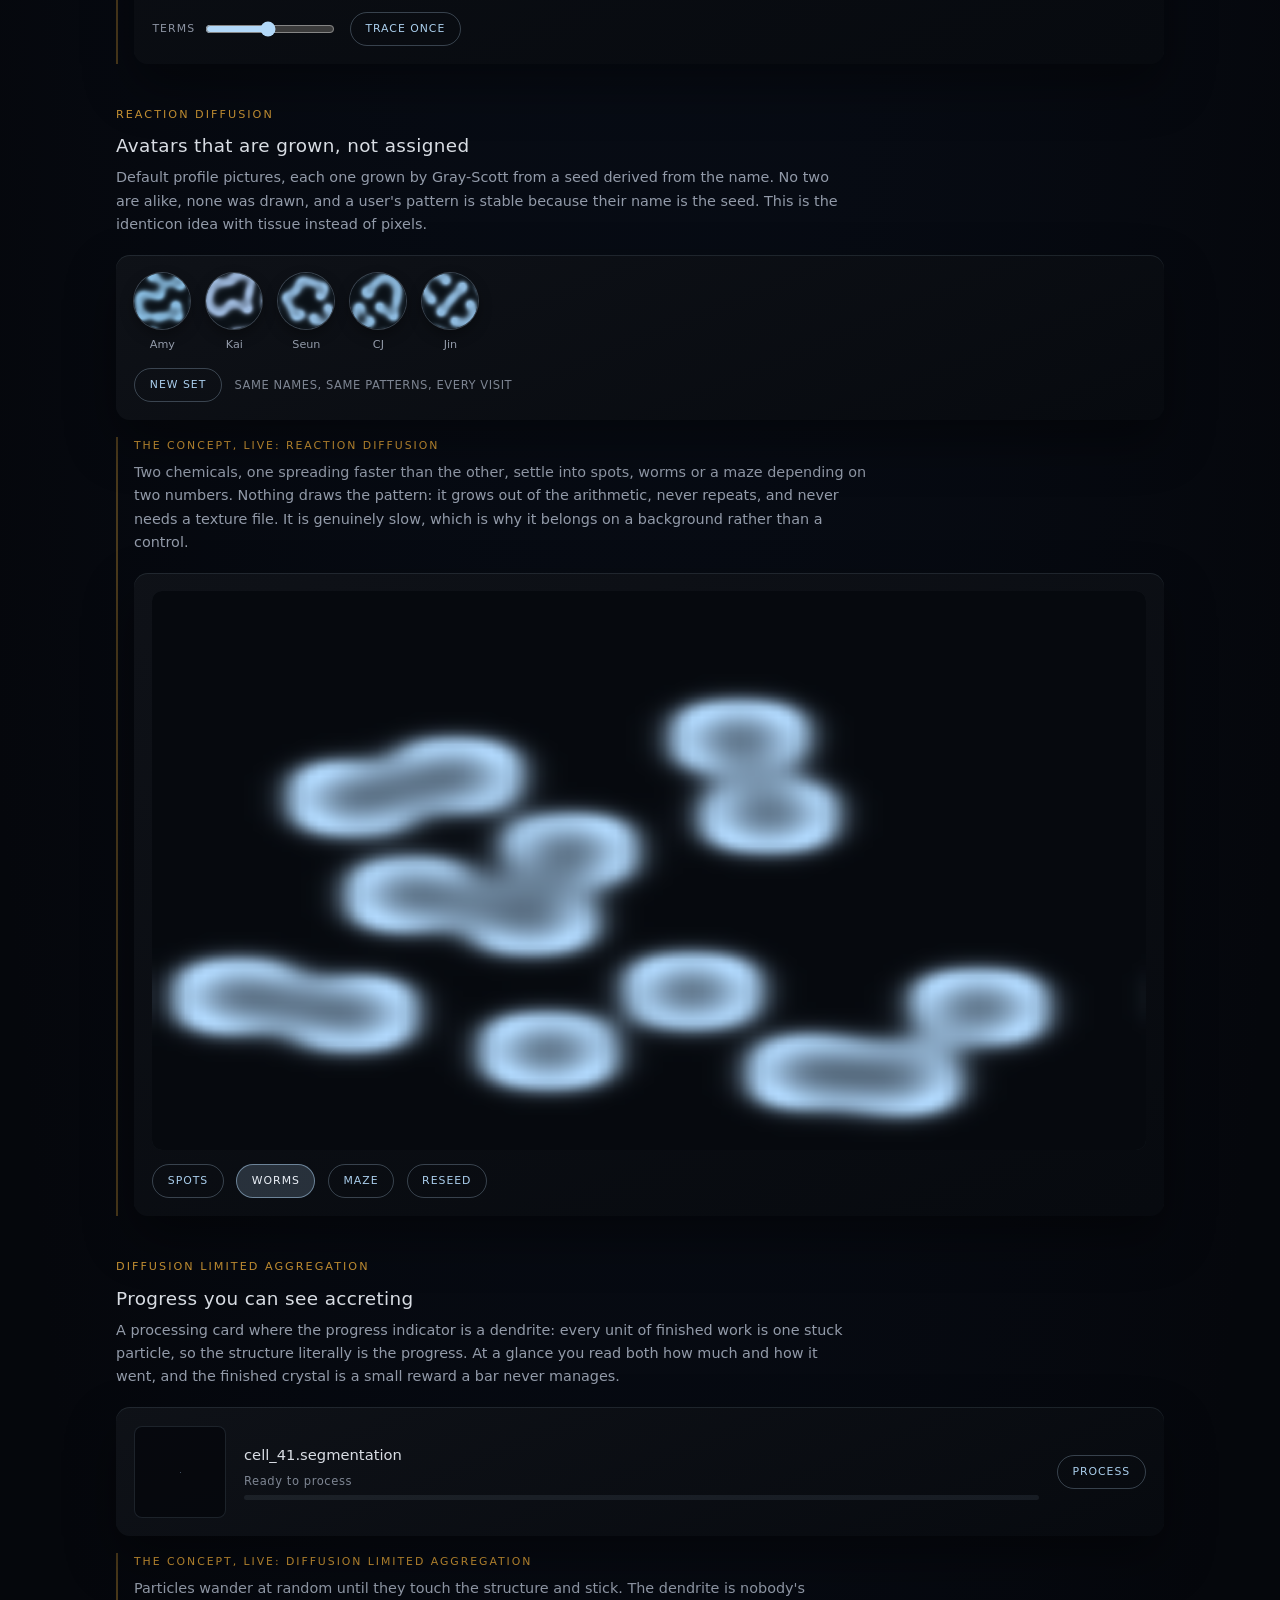
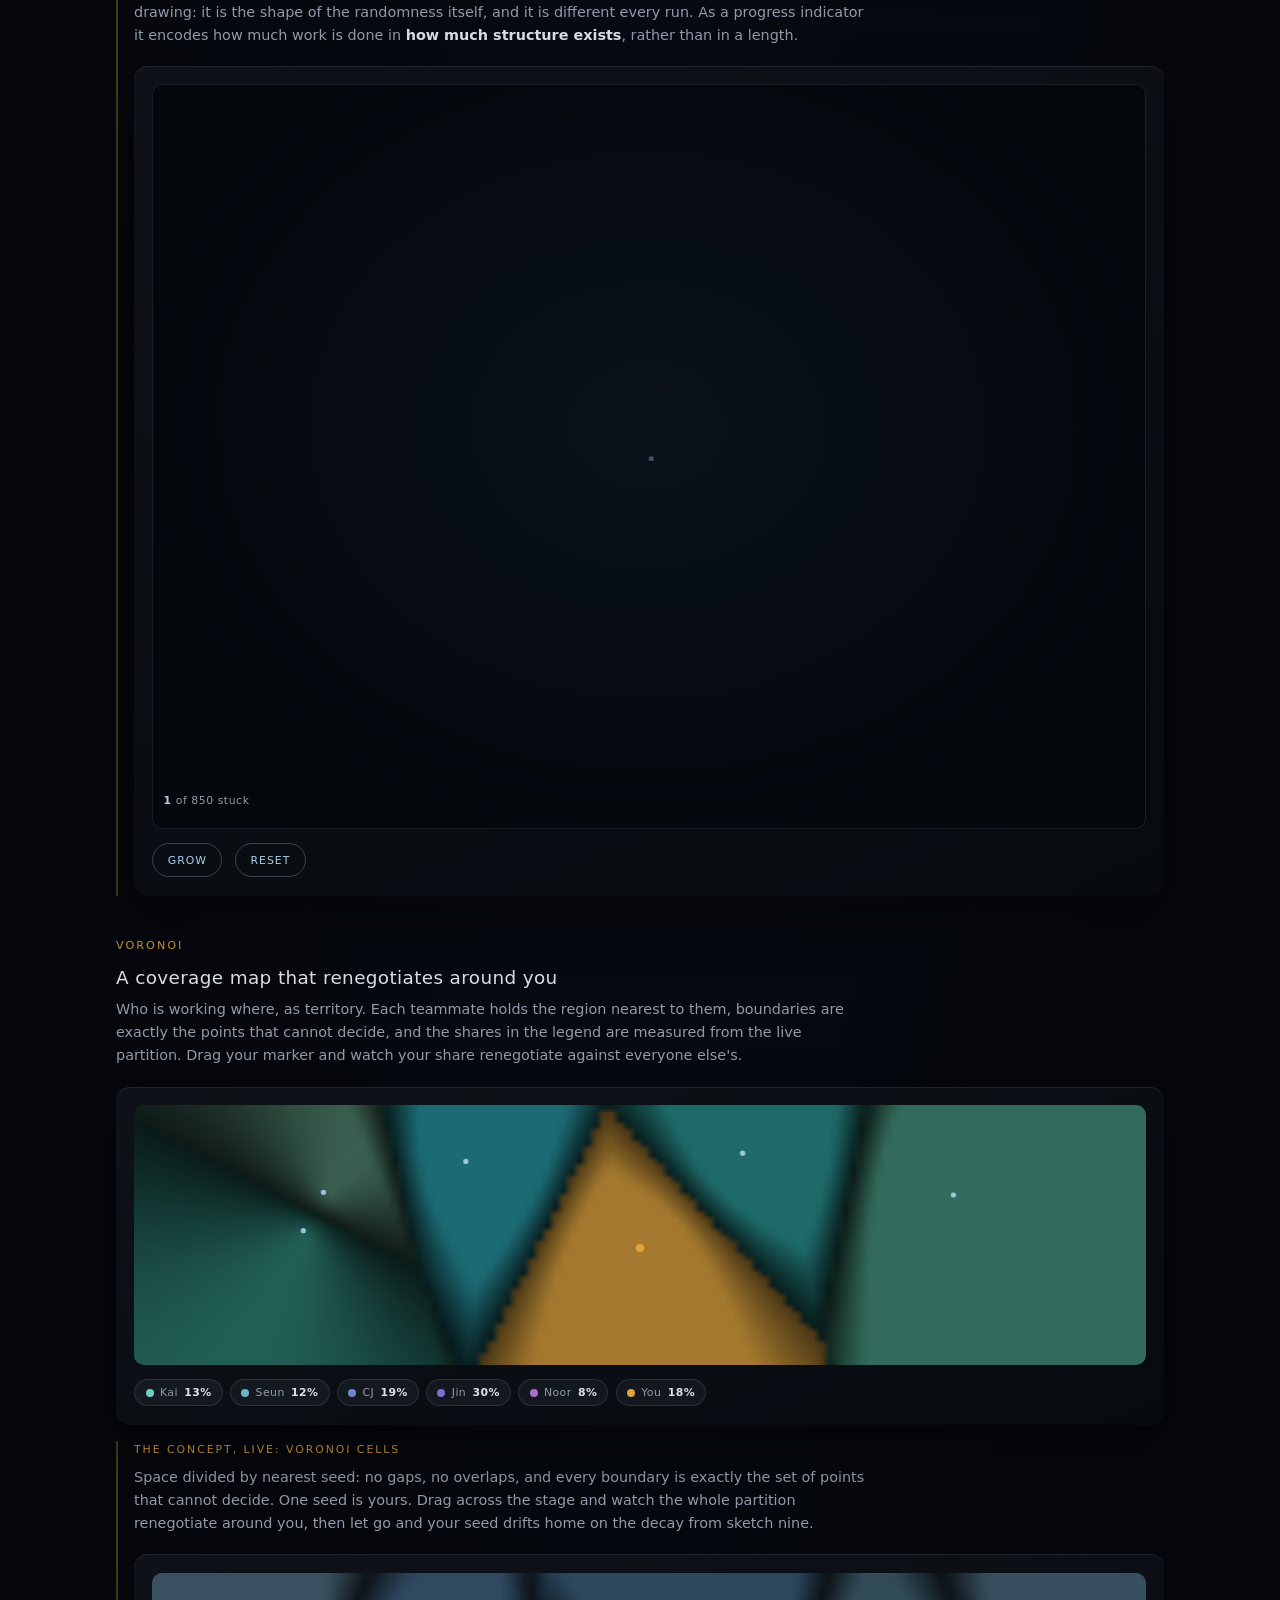
==== commit 18ad5041: "Eight more models worn as interface, from recent physics and biology The models page grows from nine" ====
--- a/components/all.html
+++ b/components/all.html
@@ -368,6 +368,85 @@
   header.hero-band { position: relative; padding: 3.4rem 0 2.6rem; }
   .hero-cv { position: absolute; inset: 0; width: 100%; height: 100%; display: block; pointer-events: none; }
   .hero-fg { position: relative; }
+
+  /* 10..17 the second wave of models */
+  .mstage {
+    position: relative;
+    border-radius: 10px;
+    overflow: hidden;
+    background: radial-gradient(ellipse at 50% 46%, rgb(10 18 26 / .96), rgb(4 7 12 / .98) 76%);
+    box-shadow: inset 0 0 0 1px rgb(var(--holo-line) / .1);
+    aspect-ratio: 16 / 7;
+  }
+  .mstage canvas { position: absolute; inset: 0; width: 100%; height: 100%; display: block; }
+  .mp-jobs { display: grid; gap: .6rem; grid-template-columns: repeat(auto-fit, minmax(200px, 1fr)); }
+  .mp-job {
+    padding: .7rem .8rem; border-radius: 10px; display: grid; gap: .35rem;
+    font-size: .72rem; background: rgb(var(--holo-line) / .04);
+    box-shadow: inset 0 0 0 1px rgb(var(--holo-line) / .12);
+  }
+  .mp-job strong { font-size: .78rem; font-weight: 600; }
+  .mp-job .bar { height: 4px; border-radius: 2px; background: rgb(var(--holo-line) / .1); overflow: hidden; }
+  .mp-job .bar i { display: block; height: 100%; width: 0; background: rgb(var(--holo-beam) / .85); }
+  .mp-job.is-done { box-shadow: inset 0 0 0 1px rgb(126 224 176 / .5); }
+  .mp-job.is-done .bar i { background: rgb(126 224 176 / .9); }
+  .pl-ramp-row {
+    display: flex; align-items: center; gap: .6rem;
+    font-size: .62rem; letter-spacing: .12em; text-transform: uppercase;
+    color: rgb(var(--holo-dim) / .9);
+  }
+  .pl-ramp {
+    flex: 1; height: 7px; border-radius: 4px;
+    background: linear-gradient(90deg, rgb(232 169 58 / .9), rgb(154 162 177 / .55), rgb(178 216 248 / .95));
+  }
+  .sac-wrap { position: relative; }
+  .sac-cv { position: absolute; inset: 0; width: 100%; height: 100%; pointer-events: none; }
+  .sac-form { position: relative; display: grid; gap: .6rem; grid-template-columns: repeat(auto-fit, minmax(170px, 1fr)); }
+  .sac-field {
+    display: grid; gap: .3rem; font-size: .64rem; letter-spacing: .1em;
+    text-transform: uppercase; color: rgb(var(--holo-dim) / .9);
+  }
+  .sac-field input {
+    background: rgb(var(--holo-line) / .05);
+    border: 1px solid rgb(var(--holo-warm) / .4);
+    border-radius: 8px; padding: .45rem .6rem;
+    color: rgb(var(--holo-ink) / .95); font: inherit; font-size: .8rem;
+  }
+  .sac-field input:focus-visible { outline: 2px solid rgb(var(--holo-beam)); outline-offset: 2px; }
+  .sac-field.is-ok input { border-color: rgb(126 224 176 / .5); }
+  .mbtn[aria-disabled="true"] { opacity: .5; cursor: not-allowed; }
+  .mbtn.is-armed {
+    background: rgb(126 224 176 / .16);
+    border-color: rgb(126 224 176 / .6);
+    color: rgb(var(--holo-ink) / .98);
+  }
+  .qs-meter { position: relative; height: 8px; border-radius: 4px; background: rgb(var(--holo-line) / .08); }
+  .qs-meter i { display: block; height: 100%; width: 0; border-radius: 4px; background: rgb(var(--holo-beam) / .8); }
+  .qs-meter b { position: absolute; top: -3px; bottom: -3px; width: 2px; background: rgb(var(--holo-warm) / .9); }
+  .qs-toasts { display: grid; gap: .4rem; min-height: 3.4rem; }
+  .qs-toast {
+    padding: .5rem .7rem; border-radius: 8px; font-size: .72rem;
+    background: rgb(var(--holo-line) / .04);
+    box-shadow: inset 0 0 0 1px rgb(var(--holo-line) / .1);
+    color: rgb(var(--holo-dim) / .8); opacity: .55;
+  }
+  .qs-toast.is-lit {
+    color: rgb(var(--holo-ink) / .95); opacity: 1;
+    background: rgb(var(--holo-beam) / .08);
+    box-shadow: inset 0 0 0 1px rgb(var(--holo-beam) / .45);
+  }
+  .rt-rows { display: grid; gap: .4rem; }
+  .rt-row {
+    padding: .45rem .7rem; border-radius: 8px; font-size: .74rem;
+    background: rgb(var(--holo-line) / .04);
+    box-shadow: inset 0 0 0 1px rgb(var(--holo-line) / .1);
+    color: rgb(var(--holo-dim) / .85);
+  }
+  .rt-row.is-lit {
+    color: rgb(var(--holo-ink) / .97);
+    background: rgb(var(--holo-beam) / .09);
+    box-shadow: inset 0 0 0 1px rgb(var(--holo-beam) / .5);
+  }
 </style>
 </head>
 <body>
@@ -391,10 +470,8 @@
       <p class="eyebrow" style="color:rgb(var(--holo-glow) / .9)">All</p>
       <h1>Everything, on one page</h1>
       <p class="lede">
-        Experimental, physics and biology inspired UI: scientific principles
-        and findings from publications, transformed into interface elements
-        and animations. The whole set in one scroll: the interaction states, the three motion
-        models, the five paper derived components, the nine models worn as
+        The whole set in one scroll: the interaction states, the three motion
+        models, the five paper derived components, the seventeen models worn as
         interface, and the EyeWire 2 placements. Every demo pauses while it is
         off screen, so the page costs what the part you are looking at costs.
       </p>
@@ -959,6 +1036,366 @@
         </label>
       </div>
     </div>
+    </div>
+  </section>
+
+  <!-- ============================================================ 10 -->
+  <section id="mpemba">
+    <p class="eyebrow">Quantum Mpemba effect</p>
+    <h2>Two progress traces that cross</h2>
+    <p class="note">
+      Distance from done is not time to done. Two jobs launch together, and
+      the one that starts far behind finishes first, overtaking the nearer
+      one on the way. Trapped ion experiments showed exactly this: prepare a
+      state with no weight on the slowest decaying mode and it relaxes
+      exponentially faster, and a 2026 follow-up watched trajectories cross
+      more than once. The naive ETA under each bar is computed the way every
+      progress bar implies, and the crossing is the proof that it lies.
+    </p>
+    <div class="panel">
+      <div class="mp-jobs">
+        <div class="mp-job" id="mp-job-a">
+          <strong>Rebuild index</strong>
+          <span class="quiet" id="mp-eta-a">idle</span>
+          <span class="bar"><i id="mp-bar-a"></i></span>
+        </div>
+        <div class="mp-job" id="mp-job-b">
+          <strong>Full resegmentation</strong>
+          <span class="quiet" id="mp-eta-b">idle</span>
+          <span class="bar"><i id="mp-bar-b"></i></span>
+        </div>
+      </div>
+      <div class="mstage"><canvas id="mp-cv" role="img" aria-label="Two distance from done traces over time"></canvas>
+        <p class="cread" id="mp-read"></p></div>
+      <div class="mrow">
+        <button class="mbtn" id="mp-go" type="button" data-holo-tap>Launch both</button>
+        <span class="quiet" id="mp-note" role="status"></span>
+      </div>
+    </div>
+    <div class="concept">
+      <p class="concept-title">The concept, live: relaxation modes and their overlaps</p>
+      <p class="note">
+        Relaxation is a sum of decaying modes, each with its own rate, and
+        how fast a state equilibrates is set by how much of it sits on the
+        slowest one. Slide the far state's overlap with the slow mode. At
+        zero it beats the near state easily. Give it slow mode weight and
+        the advantage dies, which is the whole effect in one slider.
+      </p>
+      <div class="panel">
+        <div class="cstage"><canvas id="mpc-cv" role="img"></canvas>
+          <p class="cread" id="mpc-read"></p></div>
+        <div class="mrow">
+          <label>Slow mode overlap
+            <input id="mpc-w" type="range" min="0" max="1" step="0.02" value="0" aria-label="Overlap of the far state with the slowest mode">
+          </label>
+          <button class="mbtn" id="mpc-zero" type="button" data-holo-tap>Snap to zero</button>
+        </div>
+      </div>
+    </div>
+  </section>
+
+  <!-- ============================================================ 11 -->
+  <section id="chirp">
+    <p class="eyebrow">Gravitational wave chirp</p>
+    <h2>A merge that sounds like what it is</h2>
+    <p class="note">
+      An irreversible combine, staged the way the universe does one: two
+      segments inspiral, the orbit tightening and quickening, a merger, then
+      a ringdown as the single new object settles. GW250114, the loudest
+      event yet recorded, was used to test the rule this button obeys: the
+      merged element's area is never less than the sum of its parents. A
+      merge drawn this way visibly loses nothing.
+    </p>
+    <div class="panel">
+      <div class="mstage"><canvas id="gw-cv" role="img" aria-label="Two segments inspiralling into one"></canvas>
+        <p class="cread" id="gw-read"></p></div>
+      <div class="mrow">
+        <button class="mbtn" id="gw-go" type="button" data-holo-tap>Merge segments</button>
+        <span class="quiet" id="gw-note" role="status"></span>
+      </div>
+    </div>
+    <div class="concept">
+      <p class="concept-title">The concept, live: the chirp waveform</p>
+      <p class="note">
+        The signal itself: amplitude and frequency climb together as the
+        orbit shrinks, cut off at merger, then ring down as a damped tone.
+        The mass ratio sets how long the chirp lasts and how it ends. Drawn
+        schematically, no detector data.
+      </p>
+      <div class="panel">
+        <div class="cstage"><canvas id="gwc-cv" role="img"></canvas>
+          <p class="cread" id="gwc-read"></p></div>
+        <div class="mrow">
+          <label>Mass ratio
+            <input id="gwc-q" type="range" min="0.35" max="1" step="0.01" value="1" aria-label="Mass ratio of the pair">
+          </label>
+          <button class="mbtn" id="gwc-go" type="button" data-holo-tap>Replay</button>
+        </div>
+      </div>
+    </div>
+  </section>
+
+  <!-- ============================================================ 12 -->
+  <section id="atomarray">
+    <p class="eyebrow">Atom array assembly</p>
+    <h2>A grid that heals before it presents</h2>
+    <p class="note">
+      Stochastic loading, guaranteed layout. Results arrive the way tweezer
+      arrays load atoms, each slot filling by chance, and instead of showing
+      you the gaps the grid runs a rearrangement pass: items are moved one
+      by one into the target region until it is perfect, and only then does
+      the state say complete. Optical tweezer arrays do exactly this at the
+      scale of six thousand atoms. Loaded and assembled are different
+      states, and hiding the pass between them is what ordinary grids get
+      wrong.
+    </p>
+    <div class="panel">
+      <div class="mstage"><canvas id="aa-cv" role="img" aria-label="A results grid loading with gaps and healing itself"></canvas>
+        <p class="cread" id="aa-read"></p></div>
+      <div class="mrow">
+        <button class="mbtn" id="aa-go" type="button" data-holo-tap>Fetch results</button>
+        <span class="quiet" id="aa-note" role="status"></span>
+      </div>
+    </div>
+    <div class="concept">
+      <p class="concept-title">The concept, live: rearranging atoms one tweezer at a time</p>
+      <p class="note">
+        The same mechanic with the physics showing: sites load at a
+        probability you control, then a single tweezer drags atoms into the
+        target block one at a time. Lower the odds and watch the pass work
+        harder for the same guarantee.
+      </p>
+      <div class="panel">
+        <div class="cstage"><canvas id="aac-cv" role="img"></canvas>
+          <p class="cread" id="aac-read"></p></div>
+        <div class="mrow">
+          <label>Load probability
+            <input id="aac-p" type="range" min="0.35" max="0.8" step="0.05" value="0.55" aria-label="Probability each site loads">
+          </label>
+          <button class="mbtn" id="aac-go" type="button" data-holo-tap>Reload</button>
+        </div>
+      </div>
+    </div>
+  </section>
+
+  <!-- ============================================================ 13 -->
+  <section id="edge">
+    <p class="eyebrow">Topological edge states</p>
+    <h2>Progress that survives damage</h2>
+    <p class="note">
+      A control whose robustness is demonstrable, not asserted. Progress
+      travels the boundary of the panel while the toggle riddles the bulk
+      with defects, and the edge transport does not care, because in a
+      photonic topological insulator light routed along the edge goes
+      around trouble instead of scattering into it. The toggle that fails
+      to break it is the proof, the same shape as taking registration off.
+    </p>
+    <div class="panel">
+      <div class="mstage"><canvas id="te-cv" role="img" aria-label="Progress travelling a panel boundary through disorder"></canvas>
+        <p class="cread" id="te-read"></p></div>
+      <div class="mrow">
+        <button class="mbtn" id="te-go" type="button" data-holo-tap>Run</button>
+        <button class="mbtn" id="te-dis" type="button" data-holo-tap aria-pressed="false">Add disorder</button>
+      </div>
+    </div>
+    <div class="concept">
+      <p class="concept-title">The concept, live: an edge mode routing around defects</p>
+      <p class="note">
+        A lattice with a pulse bound to its boundary. Tap the lattice to
+        place defects. In the bulk they do nothing. On the edge the
+        boundary itself deforms and the pulse follows the new contour
+        around the damage, which is the property the whole field is named
+        for.
+      </p>
+      <div class="panel">
+        <div class="cstage grabby"><canvas id="tec-cv" role="img" aria-label="A lattice whose edge pulse routes around tapped defects"></canvas>
+          <p class="cread" id="tec-read"></p></div>
+        <div class="mrow">
+          <button class="mbtn" id="tec-clear" type="button" data-holo-tap>Clear defects</button>
+        </div>
+      </div>
+    </div>
+  </section>
+
+  <!-- ============================================================ 14 -->
+  <section id="plddt">
+    <p class="eyebrow">Predicted confidence</p>
+    <h2>A rendering that carries its own doubt</h2>
+    <p class="note">
+      AlphaFold colours every residue by how much to trust it, and people
+      actually read that channel. Here the same move on generated content:
+      an automatic segmentation drawn with its confidence baked into the
+      rendering, certain anatomy crisp and cool, doubtful tips warm, soft
+      and dashed. Press review and watch regions firm up as they are
+      checked. Raw output should never be allowed to look as certain as
+      reviewed anatomy.
+    </p>
+    <div class="panel">
+      <div class="mstage"><canvas id="pl-cv" role="img" aria-label="A segmentation drawn with per region confidence"></canvas>
+        <p class="cread" id="pl-read"></p></div>
+      <div class="pl-ramp-row" aria-hidden="true">
+        <span>doubt</span><span class="pl-ramp"></span><span>trust</span>
+      </div>
+      <div class="mrow">
+        <button class="mbtn" id="pl-go" type="button" data-holo-tap>Review the doubtful regions</button>
+        <button class="mbtn" id="pl-reset" type="button" data-holo-tap>Back to raw</button>
+      </div>
+    </div>
+    <div class="concept">
+      <p class="concept-title">The concept, live: a fold coloured by confidence</p>
+      <p class="note">
+        A schematic chain folded at random, each bead coloured by a
+        confidence computed from its own packing: buried, well supported
+        beads read cool, exposed loops read warm. Refold it and the colour
+        map follows the structure, because the confidence is a property of
+        the prediction, not paint.
+      </p>
+      <div class="panel">
+        <div class="cstage"><canvas id="plc-cv" role="img"></canvas>
+          <p class="cread" id="plc-read"></p></div>
+        <div class="mrow">
+          <button class="mbtn" id="plc-go" type="button" data-holo-tap>New fold</button>
+        </div>
+      </div>
+    </div>
+  </section>
+
+  <!-- ============================================================ 15 -->
+  <section id="spindle">
+    <p class="eyebrow">Spindle assembly checkpoint</p>
+    <h2>The submit button one field can hold</h2>
+    <p class="note">
+      In mitosis a single unattached kinetochore vetoes the entire
+      division, and when the last one attaches, release is not gradual, it
+      is anaphase, all at once. Form validation with the same mechanism:
+      every incomplete field visibly restrains the button, completion does
+      not trickle, and the instant the last tether releases the whole thing
+      snaps ready. Visual component only, nothing is submitted.
+    </p>
+    <div class="panel">
+      <div class="sac-wrap">
+        <canvas class="sac-cv" id="sac-cv" aria-hidden="true"></canvas>
+        <div class="sac-form">
+          <label class="sac-field" id="sac-f0">Dataset
+            <input type="text" autocomplete="off" aria-label="Dataset, demo field">
+          </label>
+          <label class="sac-field" id="sac-f1">Cell id
+            <input type="text" autocomplete="off" aria-label="Cell id, demo field">
+          </label>
+          <label class="sac-field" id="sac-f2">Note
+            <input type="text" autocomplete="off" aria-label="Note, demo field">
+          </label>
+          <label class="sac-field" id="sac-f3">Reviewer
+            <input type="text" autocomplete="off" aria-label="Reviewer, demo field">
+          </label>
+        </div>
+        <div class="mrow" style="margin-top:.9rem">
+          <button class="mbtn" id="sac-go" type="button" data-holo-tap aria-disabled="true">Submit for review</button>
+          <button class="mbtn" id="sac-reset" type="button" data-holo-tap>Reset</button>
+          <span class="quiet" id="sac-note" role="status"></span>
+        </div>
+      </div>
+    </div>
+    <div class="concept">
+      <p class="concept-title">The concept, live: one kinetochore holds the division</p>
+      <p class="note">
+        Six chromosome pairs on the plate. Spindle fibres attach in their
+        own time, the last unattached pair pulses its wait signal, and the
+        moment it attaches everything separates at once. Nothing moves
+        early, which is the point of a checkpoint.
+      </p>
+      <div class="panel">
+        <div class="cstage"><canvas id="sacc-cv" role="img"></canvas>
+          <p class="cread" id="sacc-read"></p></div>
+        <div class="mrow">
+          <button class="mbtn" id="sacc-go" type="button" data-holo-tap>Restart division</button>
+        </div>
+      </div>
+    </div>
+  </section>
+
+  <!-- ============================================================ 16 -->
+  <section id="quorum">
+    <p class="eyebrow">Quorum sensing</p>
+    <h2>Notifications that wait for consensus</h2>
+    <p class="note">
+      Vibrio does not glow until the autoinducer it is releasing crosses a
+      threshold, and then every cell lights at once. Batched alerts with
+      the same honesty: each event adds to a visible signal that also
+      decays, the threshold is drawn on the meter, and when it is crossed
+      the whole pending batch delivers together. No mystery debounce, the
+      batching rule is on screen.
+    </p>
+    <div class="panel">
+      <div class="qs-meter" aria-hidden="true"><i id="qs-fill"></i><b style="left:78%"></b></div>
+      <div class="qs-toasts" id="qs-toasts" aria-label="Pending notifications"></div>
+      <div class="mrow">
+        <button class="mbtn" id="qs-one" type="button" data-holo-tap>Emit an event</button>
+        <button class="mbtn" id="qs-burst" type="button" data-holo-tap>Emit a burst</button>
+        <span class="quiet" id="qs-note" role="status"></span>
+      </div>
+    </div>
+    <div class="concept">
+      <p class="concept-title">The concept, live: a dish deciding to glow</p>
+      <p class="note">
+        Cells secrete into a shared medium, so density of neighbours is
+        density of signal. Slide the population up and the dish crosses
+        threshold and luminesces as one. Slide it down and no cell ever
+        glows alone, which is the sensing part of quorum sensing.
+      </p>
+      <div class="panel">
+        <div class="cstage"><canvas id="qsc-cv" role="img"></canvas>
+          <p class="cread" id="qsc-read"></p></div>
+        <div class="mrow">
+          <label>Population
+            <input id="qsc-n" type="range" min="4" max="40" step="1" value="12" aria-label="Number of cells in the dish">
+          </label>
+          <button class="mbtn" id="qsc-stir" type="button" data-holo-tap>Stir</button>
+        </div>
+      </div>
+    </div>
+  </section>
+
+  <!-- ============================================================ 17 -->
+  <section id="tumble">
+    <p class="eyebrow">Run and tumble</p>
+    <h2>A search that visibly finds</h2>
+    <p class="note">
+      E. coli cannot steer. It runs straight, tumbles to a random heading,
+      and simply tumbles less while things are improving, and that bias
+      alone climbs the gradient. A search indicator built the same way: the
+      cursor runs and tumbles up the relevance field and lands on the best
+      match, so the search is seen to find its result rather than teleport
+      to it. Berg and Brown timed the real cells in 1972.
+    </p>
+    <div class="panel">
+      <div class="mstage"><canvas id="rt-cv" role="img" aria-label="A cursor running and tumbling up a relevance gradient"></canvas>
+        <p class="cread" id="rt-read"></p></div>
+      <div class="rt-rows" id="rt-rows" aria-label="Search results">
+        <span class="rt-row" data-rt="0">cell 41, apical dendrite</span>
+        <span class="rt-row" data-rt="1">cell 41, axon initial segment</span>
+        <span class="rt-row" data-rt="2">cell 07, basal arbour</span>
+        <span class="rt-row" data-rt="3">cell 88, soma</span>
+      </div>
+      <div class="mrow">
+        <button class="mbtn" id="rt-go" type="button" data-holo-tap>Search again</button>
+      </div>
+    </div>
+    <div class="concept">
+      <p class="concept-title">The concept, live: chemotaxis without steering</p>
+      <p class="note">
+        A dish of cells doing only runs and tumbles. With the attractant on
+        they pile up at the source without one of them ever turning toward
+        it. Take the gradient away and the same rule scatters them, which
+        is the honest control.
+      </p>
+      <div class="panel">
+        <div class="cstage"><canvas id="rtc-cv" role="img"></canvas>
+          <p class="cread" id="rtc-read"></p></div>
+        <div class="mrow">
+          <button class="mbtn" id="rtc-grad" type="button" data-holo-tap aria-pressed="true">Attractant on</button>
+        </div>
+      </div>
     </div>
   </section>
 
@@ -3446,5 +3883,1285 @@
 })();
 </script>
 
+<script>
+(function () {
+  "use strict";
+
+  var reduced = matchMedia("(prefers-reduced-motion: reduce)").matches;
+  var TAU = Math.PI * 2;
+  var MINT = "178,216,248", WARM = "232,169,58", GOOD = "126,224,176", DIMC = "154,162,177";
+
+  function fit(cv) {
+    var dpr = Math.min(devicePixelRatio || 1, 2);
+    var r = cv.getBoundingClientRect();
+    var w = Math.max(1, Math.round(r.width * dpr));
+    var h = Math.max(1, Math.round(r.height * dpr));
+    if (cv.width !== w || cv.height !== h) { cv.width = w; cv.height = h; }
+    return dpr;
+  }
+  function rng(seed) {
+    return function () {
+      seed = (seed * 1664525 + 1013904223) % 4294967296;
+      return seed / 4294967296;
+    };
+  }
+  function ambient(el, frame) {
+    var raf = 0, last = 0;
+    function loop(now) {
+      if (!last) last = now;
+      var dt = Math.min((now - last) / 1000, 0.05);
+      last = now;
+      frame(dt);
+      raf = requestAnimationFrame(loop);
+    }
+    var io = new IntersectionObserver(function (en) {
+      var vis = en[en.length - 1].isIntersecting;
+      if (vis && !raf) { last = 0; raf = requestAnimationFrame(loop); }
+      else if (!vis && raf) { cancelAnimationFrame(raf); raf = 0; }
+    });
+    io.observe(el);
+  }
+  function oneshot(step, land, ms) {
+    var raf = 0, last = 0;
+    var backstop = setTimeout(function () {
+      if (raf) cancelAnimationFrame(raf);
+      land();
+    }, ms || 8000);
+    function loop(now) {
+      if (!last) last = now;
+      var dt = Math.min((now - last) / 1000, 0.05);
+      last = now;
+      if (step(dt)) raf = requestAnimationFrame(loop);
+      else { clearTimeout(backstop); land(); }
+    }
+    raf = requestAnimationFrame(loop);
+    return function cancel() { if (raf) cancelAnimationFrame(raf); clearTimeout(backstop); };
+  }
+  function clamp01(v) { return v < 0 ? 0 : v > 1 ? 1 : v; }
+  /* confidence ramp: warm at 0, grey mid, mint at 1 */
+  function rampColor(c) {
+    var a = [232, 169, 58], b = [154, 162, 177], m = [178, 216, 248], lo, hi, u;
+    if (c < 0.5) { lo = a; hi = b; u = c * 2; } else { lo = b; hi = m; u = (c - 0.5) * 2; }
+    return Math.round(lo[0] + (hi[0] - lo[0]) * u) + "," +
+           Math.round(lo[1] + (hi[1] - lo[1]) * u) + "," +
+           Math.round(lo[2] + (hi[2] - lo[2]) * u);
+  }
+
+  /* ================================================== 10. mpemba */
+  (function () {
+    var cv = document.getElementById("mp-cv"), ctx = cv.getContext("2d");
+    var read = document.getElementById("mp-read");
+    var note = document.getElementById("mp-note");
+    var barA = document.getElementById("mp-bar-a"), barB = document.getElementById("mp-bar-b");
+    var etaA = document.getElementById("mp-eta-a"), etaB = document.getElementById("mp-eta-b");
+    var jobA = document.getElementById("mp-job-a"), jobB = document.getElementById("mp-job-b");
+    var DONE = 0.02, T = 6.4, cancel = null, t = 0;
+    function dA(x) { return 0.34 * Math.exp(-0.5 * x); }
+    function dB(x) { return Math.max(0.001, 0.92 * Math.exp(-2.1 * x) + 0.05 * Math.exp(-0.55 * x) * Math.cos(2.2 * x)); }
+    function doneAt(f) { for (var x = 0; x < 12; x += 0.01) if (f(x) < DONE) return x; return 12; }
+    var tDoneA = doneAt(dA), tDoneB = doneAt(dB);
+    var tCross = (function () { for (var x = 0; x < 6; x += 0.01) if (dB(x) < dA(x)) return x; return -1; })();
+
+    function paint(tt) {
+      var dpr = fit(cv), W = cv.width, H = cv.height;
+      ctx.clearRect(0, 0, W, H);
+      var x0 = 34 * dpr, x1 = W - 12 * dpr, y0 = 10 * dpr, y1 = H - 20 * dpr;
+      function X(x) { return x0 + (x1 - x0) * (x / T); }
+      function Y(d) { return y1 - (y1 - y0) * Math.sqrt(clamp01(d)); }
+      ctx.strokeStyle = "rgba(" + WARM + ",0.4)";
+      ctx.setLineDash([4 * dpr, 4 * dpr]);
+      ctx.lineWidth = 1 * dpr;
+      ctx.beginPath(); ctx.moveTo(x0, Y(DONE)); ctx.lineTo(x1, Y(DONE)); ctx.stroke();
+      ctx.setLineDash([]);
+      function trace(f, col, wpx) {
+        ctx.beginPath();
+        for (var x = 0; x <= Math.min(tt, T); x += T / 240) {
+          var px = X(x), py = Y(f(x));
+          if (x === 0) ctx.moveTo(px, py); else ctx.lineTo(px, py);
+        }
+        ctx.strokeStyle = col; ctx.lineWidth = wpx * dpr; ctx.stroke();
+      }
+      trace(dA, "rgba(" + MINT + ",0.85)", 1.6);
+      trace(dB, "rgba(" + GOOD + ",0.85)", 1.6);
+      if (tCross > 0 && tt >= tCross) {
+        ctx.beginPath(); ctx.arc(X(tCross), Y(dA(tCross)), 5 * dpr, 0, TAU);
+        ctx.strokeStyle = "rgba(" + WARM + ",0.9)"; ctx.lineWidth = 1.4 * dpr; ctx.stroke();
+      }
+      ctx.font = (9 * dpr) + "px system-ui, sans-serif";
+      ctx.fillStyle = "rgba(" + DIMC + ",0.9)";
+      ctx.save(); ctx.translate(12 * dpr, (y0 + y1) / 2); ctx.rotate(-Math.PI / 2);
+      ctx.textAlign = "center"; ctx.fillText("distance from done", 0, 0); ctx.restore();
+      read.innerHTML = tt <= 0 ? "press launch" :
+        "t = <b>" + Math.min(tt, T).toFixed(1) + " s</b>" +
+        (tt >= tCross && tCross > 0 ? ", the far one has overtaken" : "");
+    }
+    function jobs(tt) {
+      var a = dA(Math.min(tt, tDoneA)), b = dB(Math.min(tt, tDoneB));
+      barA.style.width = ((1 - a) * 100).toFixed(1) + "%";
+      barB.style.width = ((1 - b) * 100).toFixed(1) + "%";
+      var aDone = tt >= tDoneA, bDone = tt >= tDoneB;
+      jobA.classList.toggle("is-done", aDone);
+      jobB.classList.toggle("is-done", bDone);
+      etaA.textContent = aDone ? "done in " + tDoneA.toFixed(1) + " s"
+        : "looks " + Math.round((1 - a) * 100) + " percent done";
+      etaB.textContent = bDone ? "done in " + tDoneB.toFixed(1) + " s"
+        : "looks " + Math.round((1 - b) * 100) + " percent done";
+      if (aDone && bDone) note.textContent = "the far one won by " + (tDoneA - tDoneB).toFixed(1) + " s";
+      else if (bDone) note.textContent = "far one finished first";
+      else note.textContent = "";
+    }
+    function land() { t = T; paint(T); jobs(T); }
+    function run() {
+      if (cancel) cancel();
+      t = 0;
+      jobA.classList.remove("is-done"); jobB.classList.remove("is-done");
+      if (reduced) { land(); return; }
+      cancel = oneshot(function (dt) {
+        t += dt * 1.7;
+        paint(t); jobs(t);
+        return t < T;
+      }, land, 9000);
+    }
+    document.getElementById("mp-go").addEventListener("click", run);
+    new ResizeObserver(function () { paint(t); }).observe(cv);
+    paint(0); jobs(0);
+  })();
+
+  /* ================================================== 10b. mpemba concept */
+  (function () {
+    var cv = document.getElementById("mpc-cv"), ctx = cv.getContext("2d");
+    var read = document.getElementById("mpc-read");
+    var wEl = document.getElementById("mpc-w");
+    var DONE = 0.02, T = 9;
+    function dA(x) { return 0.34 * Math.exp(-0.5 * x); }
+    function dB(x, w) { var s = w * 0.8; return (0.92 - s) * Math.exp(-2.1 * x) + s * Math.exp(-0.5 * x); }
+    function doneAt(f) { for (var x = 0; x < 14; x += 0.01) if (f(x) < DONE) return x; return 14; }
+    function paint() {
+      var dpr = fit(cv), W = cv.width, H = cv.height;
+      var w = parseFloat(wEl.value);
+      ctx.clearRect(0, 0, W, H);
+      var x0 = 14 * dpr, x1 = W - 12 * dpr, y0 = 10 * dpr, y1 = H - 22 * dpr;
+      function X(x) { return x0 + (x1 - x0) * (x / T); }
+      function Y(d) { return y1 - (y1 - y0) * Math.sqrt(clamp01(d)); }
+      ctx.strokeStyle = "rgba(" + WARM + ",0.4)";
+      ctx.setLineDash([4 * dpr, 4 * dpr]); ctx.lineWidth = 1 * dpr;
+      ctx.beginPath(); ctx.moveTo(x0, Y(DONE)); ctx.lineTo(x1, Y(DONE)); ctx.stroke();
+      ctx.setLineDash([]);
+      function trace(f, col) {
+        ctx.beginPath();
+        for (var x = 0; x <= T; x += T / 260) {
+          var px = X(x), py = Y(f(x));
+          if (x === 0) ctx.moveTo(px, py); else ctx.lineTo(px, py);
+        }
+        ctx.strokeStyle = col; ctx.lineWidth = 1.6 * dpr; ctx.stroke();
+      }
+      trace(dA, "rgba(" + MINT + ",0.85)");
+      trace(function (x) { return dB(x, w); }, "rgba(" + GOOD + ",0.85)");
+      var ta = doneAt(dA), tb = doneAt(function (x) { return dB(x, w); });
+      read.innerHTML = tb < ta
+        ? "far state wins by <b>" + (ta - tb).toFixed(1) + " s</b>"
+        : "slow mode weight " + (w * 0.8).toFixed(2) + " kills the shortcut, near state wins";
+      cv.setAttribute("aria-label", "Two relaxation traces, far state slow mode weight " + (w * 0.8).toFixed(2));
+    }
+    wEl.addEventListener("input", paint);
+    document.getElementById("mpc-zero").addEventListener("click", function () { wEl.value = "0"; paint(); });
+    new ResizeObserver(paint).observe(cv);
+    paint();
+  })();
+
+  /* ================================================== 11. chirp merge */
+  (function () {
+    var cv = document.getElementById("gw-cv"), ctx = cv.getContext("2d");
+    var read = document.getElementById("gw-read");
+    var note = document.getElementById("gw-note");
+    var A1 = 12, A2 = 7, A3 = (A1 + A2) * 1.04;
+    var cancel = null, u = 1.001, phase = 0, merged = false;
+    function paint(uu) {
+      var dpr = fit(cv), W = cv.width, H = cv.height;
+      ctx.clearRect(0, 0, W, H);
+      var S = Math.min(W, H), cx = W / 2, cy = H / 2;
+      var r1 = Math.sqrt(A1) * 0.045 * S, r2 = Math.sqrt(A2) * 0.045 * S;
+      var r3 = Math.sqrt(A3) * 0.045 * S;
+      ctx.font = (9 * dpr) + "px system-ui, sans-serif";
+      ctx.textAlign = "center";
+      if (uu < 0) {
+        var R = S * 0.26;
+        drawPair(cx, cy, R, 0, r1, r2, dpr);
+        ctx.fillStyle = "rgba(" + DIMC + ",0.9)";
+        ctx.fillText("area " + A1, cx - R, cy + r1 + 14 * dpr);
+        ctx.fillText("area " + A2, cx + R, cy + r2 + 14 * dpr);
+        read.innerHTML = "two segments, areas <b>" + A1 + "</b> and <b>" + A2 + "</b>";
+        return;
+      }
+      var insp = clamp01(uu / 0.72), ring = clamp01((uu - 0.72) / 0.08), down = clamp01((uu - 0.8) / 0.2);
+      if (insp < 1) {
+        var R2 = S * 0.26 * Math.pow(1 - insp * 0.995, 0.28);
+        phase += Math.pow(S * 0.26 / Math.max(R2, 2), 1.5) * 0.05;
+        drawPair(cx, cy, R2, phase, r1, r2, dpr);
+        read.innerHTML = "inspiral, f = <b>" + Math.round(30 * Math.pow(1 / Math.max(1 - insp * 0.995, 0.02), 1.2)) + " Hz</b>";
+      } else {
+        var wob = merged ? 0 : Math.exp(-down * 6) * Math.cos(down * 26);
+        var rr = r3 * (1 + 0.14 * wob);
+        ctx.beginPath(); ctx.arc(cx, cy, rr, 0, TAU);
+        ctx.fillStyle = "rgba(" + MINT + ",0.25)"; ctx.fill();
+        ctx.strokeStyle = "rgba(" + MINT + ",0.9)"; ctx.lineWidth = 1.6 * dpr; ctx.stroke();
+        if (ring > 0 && ring < 1) {
+          ctx.beginPath(); ctx.arc(cx, cy, r3 + ring * S * 0.3, 0, TAU);
+          ctx.strokeStyle = "rgba(" + MINT + "," + (0.5 * (1 - ring)).toFixed(3) + ")";
+          ctx.lineWidth = 1.4 * dpr; ctx.stroke();
+        }
+        ctx.fillStyle = "rgba(" + DIMC + ",0.9)";
+        ctx.fillText("area " + A3.toFixed(1), cx, cy + r3 + 16 * dpr);
+        read.innerHTML = down < 1 ? "ringdown" :
+          "merged, area <b>" + A1 + " + " + A2 + " to " + A3.toFixed(1) + "</b>, nothing lost";
+      }
+    }
+    function drawPair(cx, cy, R, ph, r1, r2, dpr) {
+      var m1 = A1 / (A1 + A2), m2 = A2 / (A1 + A2);
+      var x1 = cx + Math.cos(ph) * R * m2 * 2 * 0.5, y1 = cy + Math.sin(ph) * R * m2;
+      var x2 = cx - Math.cos(ph) * R * m1 * 2 * 0.5, y2 = cy - Math.sin(ph) * R * m1;
+      ctx.beginPath(); ctx.arc(x1, y1, r1, 0, TAU);
+      ctx.fillStyle = "rgba(" + MINT + ",0.22)"; ctx.fill();
+      ctx.strokeStyle = "rgba(" + MINT + ",0.85)"; ctx.lineWidth = 1.4 * dpr; ctx.stroke();
+      ctx.beginPath(); ctx.arc(x2, y2, r2, 0, TAU);
+      ctx.fillStyle = "rgba(" + WARM + ",0.18)"; ctx.fill();
+      ctx.strokeStyle = "rgba(" + WARM + ",0.8)"; ctx.stroke();
+    }
+    function land() { merged = true; u = 1.001; paint(1.001); note.textContent = "irreversible, and bigger than its parents"; }
+    function run() {
+      if (cancel) cancel();
+      merged = false; u = 0; phase = 0; note.textContent = "";
+      if (reduced) { land(); return; }
+      cancel = oneshot(function (dt) {
+        u += dt / 3.2;
+        paint(u);
+        return u < 1.001;
+      }, land, 9000);
+    }
+    document.getElementById("gw-go").addEventListener("click", run);
+    new ResizeObserver(function () { paint(merged ? 1.001 : -1); }).observe(cv);
+    paint(-1);
+  })();
+
+  /* ================================================== 11b. chirp concept */
+  (function () {
+    var cv = document.getElementById("gwc-cv"), ctx = cv.getContext("2d");
+    var read = document.getElementById("gwc-read");
+    var qEl = document.getElementById("gwc-q");
+    var cancel = null, prog = 1;
+    function wave(q) {
+      var tc = 0.5 + 0.32 * q, pts = [], ph = 0;
+      for (var x = 0; x <= 1; x += 1 / 900) {
+        var h;
+        if (x < tc) {
+          var tau = Math.max(tc - x, 0.004);
+          var f = 6 * Math.pow(tau, -0.6);
+          ph += f * (1 / 900) * TAU;
+          h = Math.min(0.9, 0.16 * Math.pow(tau, -0.25)) * Math.sin(ph);
+        } else {
+          var td = x - tc, fr = 70 * (1.5 - q * 0.5);
+          h = 0.9 * Math.exp(-td * 26) * Math.sin(ph + td * fr * TAU);
+        }
+        pts.push(h);
+      }
+      return { pts: pts, tc: tc };
+    }
+    function paint() {
+      var dpr = fit(cv), W = cv.width, H = cv.height;
+      var q = parseFloat(qEl.value);
+      var wv = wave(q);
+      ctx.clearRect(0, 0, W, H);
+      var mid = H / 2, n = Math.floor(wv.pts.length * clamp01(prog));
+      ctx.beginPath();
+      for (var i = 0; i < n; i++) {
+        var x = 8 * dpr + (W - 16 * dpr) * (i / wv.pts.length);
+        var y = mid - wv.pts[i] * H * 0.4;
+        if (i === 0) ctx.moveTo(x, y); else ctx.lineTo(x, y);
+      }
+      ctx.strokeStyle = "rgba(" + MINT + ",0.85)";
+      ctx.lineWidth = 1.3 * dpr;
+      ctx.stroke();
+      read.innerHTML = "q = <b>" + q.toFixed(2) + "</b>, merger at " + wv.tc.toFixed(2) + " of the window, schematic";
+      cv.setAttribute("aria-label", "A schematic chirp waveform for mass ratio " + q.toFixed(2));
+    }
+    function replay() {
+      if (cancel) cancel();
+      if (reduced) { prog = 1; paint(); return; }
+      prog = 0;
+      cancel = oneshot(function (dt) {
+        prog += dt / 2.2;
+        paint();
+        return prog < 1;
+      }, function () { prog = 1; paint(); }, 7000);
+    }
+    qEl.addEventListener("input", function () { prog = 1; paint(); });
+    document.getElementById("gwc-go").addEventListener("click", replay);
+    new ResizeObserver(paint).observe(cv);
+    paint();
+  })();
+
+  /* ================================================== 12. atom arrays, one machine for both panes */
+  function makeArray(o) {
+    var cv = document.getElementById(o.cv), ctx = cv.getContext("2d");
+    var read = document.getElementById(o.read);
+    var cols = o.cols, rows = o.rows;
+    var site = [], cancel = null, seedN = 1;
+    var st = { phase: "idle", t: 0, moves: [], mi: 0, mprog: 0, loadedN: 0 };
+    function inTarget(cx, cyy) {
+      return cx >= o.tx0 && cx < o.tx1 && cyy >= o.ty0 && cyy < o.ty1;
+    }
+    function geom() {
+      var dpr = fit(cv), W = cv.width, H = cv.height;
+      var cw = Math.min((W - 24 * dpr) / cols, (H - 24 * dpr) / rows);
+      return { dpr: dpr, W: W, H: H, cw: cw,
+        ox: (W - cw * cols) / 2, oy: (H - cw * rows) / 2 };
+    }
+    function pos(g, cx, cyy) { return [g.ox + (cx + 0.5) * g.cw, g.oy + (cyy + 0.5) * g.cw]; }
+    function build() {
+      var rand = rng(77 + seedN * 131);
+      var p = o.getP();
+      site = [];
+      var loaded = 0;
+      for (var y = 0; y < rows; y++) for (var x = 0; x < cols; x++) {
+        var on = rand() < p;
+        if (on) loaded++;
+        site.push({ x: x, y: y, on: on, t0: rand() * 0.8, moved: false });
+      }
+      var targetN = (o.tx1 - o.tx0) * (o.ty1 - o.ty0);
+      var i;
+      if (loaded < targetN) {
+        for (i = 0; i < site.length && loaded < targetN; i++) {
+          if (!site[i].on) { site[i].on = true; site[i].t0 = 0.6; loaded++; }
+        }
+      }
+      st.loadedN = loaded;
+      var vac = [], out = [];
+      for (i = 0; i < site.length; i++) {
+        var s = site[i];
+        if (inTarget(s.x, s.y)) { if (!s.on) vac.push(i); }
+        else if (s.on) out.push(i);
+      }
+      st.moves = [];
+      for (i = 0; i < vac.length; i++) {
+        var v = site[vac[i]], best = -1, bd = 1e9;
+        for (var j = 0; j < out.length; j++) {
+          if (out[j] < 0) continue;
+          var c = site[out[j]];
+          var d = (c.x - v.x) * (c.x - v.x) + (c.y - v.y) * (c.y - v.y);
+          if (d < bd) { bd = d; best = j; }
+        }
+        if (best >= 0) { st.moves.push({ from: out[best], to: vac[i] }); out[best] = -1; }
+      }
+    }
+    function paint() {
+      var g = geom();
+      ctx.clearRect(0, 0, g.W, g.H);
+      var i, s, p2;
+      for (i = 0; i < site.length; i++) {
+        s = site[i];
+        p2 = pos(g, s.x, s.y);
+        var tgt = inTarget(s.x, s.y);
+        var appear = st.phase === "load" ? clamp01((st.t - s.t0) / 0.15) : 1;
+        var done = st.phase === "done";
+        if (o.style === "cards") {
+          var half = g.cw * 0.38;
+          if (!s.on || (done && !tgt && !s.movedAway)) {
+            ctx.strokeStyle = "rgba(" + MINT + "," + (tgt ? 0.22 : 0.1) + ")";
+            ctx.lineWidth = 1 * g.dpr;
+            ctx.strokeRect(p2[0] - half, p2[1] - half, half * 2, half * 2);
+          }
+          if (s.on) {
+            var al = (done && !tgt) ? 0.16 : 0.5 * appear + 0.3;
+            ctx.fillStyle = "rgba(" + MINT + "," + (al * 0.25).toFixed(3) + ")";
+            ctx.strokeStyle = "rgba(" + MINT + "," + al.toFixed(3) + ")";
+            ctx.lineWidth = 1 * g.dpr;
+            ctx.fillRect(p2[0] - half, p2[1] - half, half * 2, half * 2);
+            ctx.strokeRect(p2[0] - half, p2[1] - half, half * 2, half * 2);
+            ctx.beginPath();
+            ctx.moveTo(p2[0] - half * 0.55, p2[1] - half * 0.2); ctx.lineTo(p2[0] + half * 0.55, p2[1] - half * 0.2);
+            ctx.moveTo(p2[0] - half * 0.55, p2[1] + half * 0.25); ctx.lineTo(p2[0] + half * 0.15, p2[1] + half * 0.25);
+            ctx.strokeStyle = "rgba(" + MINT + "," + (al * 0.5).toFixed(3) + ")";
+            ctx.stroke();
+          }
+        } else {
+          if (!s.on) {
+            ctx.beginPath(); ctx.arc(p2[0], p2[1], 1.2 * g.dpr, 0, TAU);
+            ctx.fillStyle = "rgba(" + MINT + "," + (tgt ? 0.25 : 0.12) + ")"; ctx.fill();
+          } else {
+            var al2 = (done && !tgt) ? 0.18 : 0.35 + 0.55 * appear;
+            ctx.beginPath(); ctx.arc(p2[0], p2[1], 2.6 * g.dpr * appear + 0.1, 0, TAU);
+            ctx.fillStyle = "rgba(" + MINT + "," + al2.toFixed(3) + ")"; ctx.fill();
+          }
+        }
+      }
+      if (st.phase === "move" && st.mi < st.moves.length) {
+        var mv = st.moves[st.mi];
+        var a = pos(g, site[mv.from].x, site[mv.from].y);
+        var b = pos(g, site[mv.to].x, site[mv.to].y);
+        var mx = a[0] + (b[0] - a[0]) * st.mprog, my = a[1] + (b[1] - a[1]) * st.mprog;
+        if (o.style === "atoms") {
+          ctx.beginPath(); ctx.moveTo(mx, 0); ctx.lineTo(mx, my);
+          ctx.strokeStyle = "rgba(" + WARM + ",0.5)"; ctx.lineWidth = 1 * g.dpr; ctx.stroke();
+        }
+        ctx.beginPath(); ctx.arc(mx, my, 3.4 * g.dpr, 0, TAU);
+        ctx.fillStyle = "rgba(" + WARM + ",0.95)"; ctx.fill();
+      }
+      var tx0 = g.ox + o.tx0 * g.cw, ty0 = g.oy + o.ty0 * g.cw;
+      ctx.strokeStyle = st.phase === "done" ? "rgba(" + GOOD + ",0.8)" : "rgba(" + WARM + ",0.35)";
+      ctx.lineWidth = 1.3 * g.dpr;
+      ctx.setLineDash(st.phase === "done" ? [] : [5 * g.dpr, 4 * g.dpr]);
+      ctx.strokeRect(tx0 - g.cw * 0.06, ty0 - g.cw * 0.06,
+        (o.tx1 - o.tx0) * g.cw + g.cw * 0.12, (o.ty1 - o.ty0) * g.cw + g.cw * 0.12);
+      ctx.setLineDash([]);
+      var targetN = (o.tx1 - o.tx0) * (o.ty1 - o.ty0);
+      read.innerHTML =
+        st.phase === "idle" ? "press " + o.verb :
+        st.phase === "load" ? "loading, <b>" + st.loadedN + "</b> of " + site.length + " sites arrived" :
+        st.phase === "move" ? "assembling, move <b>" + (st.mi + 1) + "</b> of " + st.moves.length :
+        "complete, target <b>" + targetN + " of " + targetN + "</b>" + (o.pTag ? ", p = " + o.getP().toFixed(2) : "");
+      cv.setAttribute("aria-label", read.textContent);
+    }
+    function landAll() {
+      var i;
+      for (i = 0; i < st.moves.length; i++) {
+        site[st.moves[i].from].on = false;
+        site[st.moves[i].from].movedAway = true;
+        site[st.moves[i].to].on = true;
+      }
+      st.phase = "done"; st.mi = st.moves.length;
+      paint();
+    }
+    function run() {
+      if (cancel) cancel();
+      seedN++;
+      build();
+      st.phase = "load"; st.t = 0; st.mi = 0; st.mprog = 0;
+      if (reduced) { landAll(); return; }
+      cancel = oneshot(function (dt) {
+        if (st.phase === "load") {
+          st.t += dt;
+          if (st.t >= 0.95) { st.phase = st.moves.length ? "move" : "done"; }
+          paint();
+          return st.phase !== "done";
+        }
+        st.mprog += dt / 0.13;
+        if (st.mprog >= 1) {
+          var mv = st.moves[st.mi];
+          site[mv.from].on = false; site[mv.from].movedAway = true;
+          site[mv.to].on = true;
+          st.mi++; st.mprog = 0;
+          if (st.mi >= st.moves.length) { st.phase = "done"; paint(); return false; }
+        }
+        paint();
+        return true;
+      }, landAll, 16000);
+    }
+    document.getElementById(o.btn).addEventListener("click", run);
+    if (o.slider) document.getElementById(o.slider).addEventListener("input", run);
+    new ResizeObserver(paint).observe(cv);
+    build(); st.phase = "idle"; paint();
+  }
+  makeArray({ cv: "aa-cv", read: "aa-read", btn: "aa-go", cols: 12, rows: 5,
+    tx0: 3, tx1: 9, ty0: 1, ty1: 4, style: "cards", verb: "fetch", getP: function () { return 0.58; } });
+  makeArray({ cv: "aac-cv", read: "aac-read", btn: "aac-go", slider: "aac-p", cols: 14, rows: 7,
+    tx0: 4, tx1: 10, ty0: 2, ty1: 5, style: "atoms", verb: "reload", pTag: true,
+    getP: function () { return parseFloat(document.getElementById("aac-p").value); } });
+
+  /* ================================================== 13. topological edge, element */
+  (function () {
+    var cv = document.getElementById("te-cv"), ctx = cv.getContext("2d");
+    var read = document.getElementById("te-read");
+    var dis = document.getElementById("te-dis");
+    var cancel = null, prog = 0, running = false, defects = [], seedN = 1;
+    function perim(g, s) {
+      var x0 = g.pad, y0 = g.pad, x1 = g.W - g.pad, y1 = g.H - g.pad;
+      var w = x1 - x0, h = y1 - y0, P = 2 * (w + h), d = s * P;
+      if (d < w) return [x0 + d, y0];
+      d -= w; if (d < h) return [x1, y0 + d];
+      d -= h; if (d < w) return [x1 - d, y1];
+      d -= w; return [x0, y1 - d];
+    }
+    function scatter() {
+      var rand = rng(300 + seedN * 17);
+      defects = [];
+      for (var i = 0; i < 46; i++) {
+        defects.push([0.12 + rand() * 0.76, 0.2 + rand() * 0.6]);
+      }
+    }
+    function paint() {
+      var dpr = fit(cv), W = cv.width, H = cv.height;
+      var g = { W: W, H: H, pad: 14 * dpr };
+      ctx.clearRect(0, 0, W, H);
+      var on = dis.getAttribute("aria-pressed") === "true";
+      if (on) {
+        for (var i = 0; i < defects.length; i++) {
+          var x = defects[i][0] * W, y = defects[i][1] * H;
+          ctx.strokeStyle = "rgba(" + WARM + ",0.4)";
+          ctx.lineWidth = 1 * dpr;
+          ctx.beginPath();
+          ctx.moveTo(x - 3 * dpr, y - 3 * dpr); ctx.lineTo(x + 3 * dpr, y + 3 * dpr);
+          ctx.moveTo(x + 3 * dpr, y - 3 * dpr); ctx.lineTo(x - 3 * dpr, y + 3 * dpr);
+          ctx.stroke();
+        }
+      }
+      ctx.strokeStyle = "rgba(" + MINT + ",0.14)";
+      ctx.lineWidth = 1.4 * dpr;
+      ctx.strokeRect(g.pad, g.pad, W - 2 * g.pad, H - 2 * g.pad);
+      ctx.beginPath();
+      var steps = Math.floor(240 * clamp01(prog));
+      for (var s = 0; s <= steps; s++) {
+        var p = perim(g, (s / 240) * clamp01(prog));
+        if (s === 0) ctx.moveTo(p[0], p[1]); else ctx.lineTo(p[0], p[1]);
+      }
+      ctx.strokeStyle = "rgba(" + MINT + ",0.7)";
+      ctx.stroke();
+      if (running && prog < 1) {
+        var hp = perim(g, prog);
+        ctx.beginPath(); ctx.arc(hp[0], hp[1], 3.4 * dpr, 0, TAU);
+        ctx.fillStyle = "rgba(" + MINT + ",0.95)"; ctx.fill();
+      }
+      if (prog >= 1) {
+        var e = perim(g, 0);
+        ctx.beginPath(); ctx.arc(e[0], e[1], 3 * dpr, 0, TAU);
+        ctx.fillStyle = "rgba(" + GOOD + ",0.9)"; ctx.fill();
+      }
+      read.innerHTML = (on ? "<b>" + defects.length + "</b> defects in the bulk, " : "bulk clean, ") +
+        (prog >= 1 ? "transport complete, untouched" : running ? "edge transport running" : "idle");
+    }
+    function run() {
+      if (cancel) cancel();
+      prog = 0; running = true;
+      if (reduced) { prog = 1; running = false; paint(); return; }
+      cancel = oneshot(function (dt) {
+        prog += dt / 3;
+        paint();
+        return prog < 1;
+      }, function () { prog = 1; running = false; paint(); }, 8000);
+    }
+    dis.addEventListener("click", function () {
+      var on = dis.getAttribute("aria-pressed") === "true";
+      dis.setAttribute("aria-pressed", String(!on));
+      if (!on) { seedN++; scatter(); }
+      paint();
+    });
+    document.getElementById("te-go").addEventListener("click", run);
+    new ResizeObserver(paint).observe(cv);
+    scatter(); paint();
+  })();
+
+  /* ================================================== 13b. edge concept, boundary tracing */
+  (function () {
+    var cv = document.getElementById("tec-cv"), ctx = cv.getContext("2d");
+    var read = document.getElementById("tec-read");
+    var C = 26, R = 14;
+    var def = new Uint8Array(C * R);
+    var contour = [], head = 0;
+    function free(x, y) { return x >= 0 && y >= 0 && x < C && y < R && !def[y * C + x]; }
+    var DIRS = [[1, 0], [1, 1], [0, 1], [-1, 1], [-1, 0], [-1, -1], [0, -1], [1, -1]];
+    function trace() {
+      contour = [];
+      var sx = -1, sy = -1;
+      for (var y = 0; y < R && sx < 0; y++) for (var x = 0; x < C; x++) {
+        if (free(x, y)) { sx = x; sy = y; break; }
+      }
+      if (sx < 0) return;
+      var cx = sx, cy = sy, dir = 6, guard = 0;
+      do {
+        contour.push([cx, cy]);
+        var found = false;
+        for (var k = 0; k < 8; k++) {
+          var d = (dir + 6 + k) % 8;
+          var nx = cx + DIRS[d][0], ny = cy + DIRS[d][1];
+          if (free(nx, ny)) { cx = nx; cy = ny; dir = d; found = true; break; }
+        }
+        if (!found) break;
+        guard++;
+      } while ((cx !== sx || cy !== sy) && guard < C * R * 4);
+    }
+    function geom() {
+      var dpr = fit(cv), W = cv.width, H = cv.height;
+      var cw = Math.min((W - 20 * dpr) / C, (H - 20 * dpr) / R);
+      return { dpr: dpr, W: W, H: H, cw: cw, ox: (W - cw * C) / 2, oy: (H - cw * R) / 2 };
+    }
+    function pos(g, x, y) { return [g.ox + (x + 0.5) * g.cw, g.oy + (y + 0.5) * g.cw]; }
+    function paint() {
+      var g = geom();
+      ctx.clearRect(0, 0, g.W, g.H);
+      var i, x, y;
+      for (y = 0; y < R; y++) for (x = 0; x < C; x++) {
+        var p = pos(g, x, y);
+        if (def[y * C + x]) {
+          ctx.strokeStyle = "rgba(" + WARM + ",0.75)";
+          ctx.lineWidth = 1.1 * g.dpr;
+          ctx.beginPath();
+          ctx.moveTo(p[0] - 2.6 * g.dpr, p[1] - 2.6 * g.dpr); ctx.lineTo(p[0] + 2.6 * g.dpr, p[1] + 2.6 * g.dpr);
+          ctx.moveTo(p[0] + 2.6 * g.dpr, p[1] - 2.6 * g.dpr); ctx.lineTo(p[0] - 2.6 * g.dpr, p[1] + 2.6 * g.dpr);
+          ctx.stroke();
+        } else {
+          ctx.beginPath(); ctx.arc(p[0], p[1], 1 * g.dpr, 0, TAU);
+          ctx.fillStyle = "rgba(" + MINT + ",0.14)"; ctx.fill();
+        }
+      }
+      if (contour.length > 2) {
+        ctx.beginPath();
+        for (i = 0; i < contour.length; i++) {
+          var q = pos(g, contour[i][0], contour[i][1]);
+          if (i === 0) ctx.moveTo(q[0], q[1]); else ctx.lineTo(q[0], q[1]);
+        }
+        ctx.closePath();
+        ctx.strokeStyle = "rgba(" + MINT + ",0.5)";
+        ctx.lineWidth = 1.4 * g.dpr;
+        ctx.stroke();
+        var hi = Math.floor(head) % contour.length;
+        for (i = 0; i < 14; i++) {
+          var j = (hi - i + contour.length * 2) % contour.length;
+          var q2 = pos(g, contour[j][0], contour[j][1]);
+          ctx.beginPath(); ctx.arc(q2[0], q2[1], (3.2 - i * 0.18) * g.dpr, 0, TAU);
+          ctx.fillStyle = "rgba(" + MINT + "," + (0.9 - i * 0.06).toFixed(3) + ")";
+          ctx.fill();
+        }
+      }
+      var nd = 0;
+      for (i = 0; i < def.length; i++) nd += def[i];
+      read.innerHTML = "boundary <b>" + contour.length + "</b> cells, defects <b>" + nd + "</b>, tap to damage";
+      cv.setAttribute("aria-label", "A lattice edge pulse, boundary of " + contour.length + " cells with " + nd + " defects");
+    }
+    cv.addEventListener("pointerdown", function (e) {
+      var r = cv.getBoundingClientRect();
+      var g = geom();
+      var x = Math.floor(((e.clientX - r.left) * (cv.width / r.width) - g.ox) / g.cw);
+      var y = Math.floor(((e.clientY - r.top) * (cv.height / r.height) - g.oy) / g.cw);
+      if (x < 0 || y < 0 || x >= C || y >= R) return;
+      def[y * C + x] = def[y * C + x] ? 0 : 1;
+      trace(); paint();
+    });
+    document.getElementById("tec-clear").addEventListener("click", function () {
+      def = new Uint8Array(C * R); trace(); paint();
+    });
+    trace();
+    if (reduced) { head = 0; paint(); }
+    else ambient(cv, function (dt) { head += dt * 40; paint(); });
+    new ResizeObserver(paint).observe(cv);
+    paint();
+  })();
+
+  /* ================================================== 14. plddt element */
+  (function () {
+    var cv = document.getElementById("pl-cv"), ctx = cv.getContext("2d");
+    var read = document.getElementById("pl-read");
+    var cancel = null;
+    function seg(pts, c) { return { pts: pts, c0: c, c: c, reviewed: false }; }
+    function line(x0, y0, x1, y1, wob, sd) {
+      var rand = rng(sd), pts = [];
+      for (var i = 0; i <= 18; i++) {
+        var v = i / 18;
+        pts.push([x0 + (x1 - x0) * v + (rand() - 0.5) * wob,
+                  y0 + (y1 - y0) * v + (rand() - 0.5) * wob]);
+      }
+      return pts;
+    }
+    var segs = [
+      seg(line(0.06, 0.55, 0.94, 0.42, 0.03, 11), 0.95),
+      seg(line(0.3, 0.51, 0.44, 0.16, 0.04, 12), 0.78),
+      seg(line(0.52, 0.47, 0.7, 0.82, 0.04, 13), 0.72),
+      seg(line(0.44, 0.16, 0.58, 0.06, 0.05, 14), 0.38),
+      seg(line(0.7, 0.82, 0.86, 0.9, 0.05, 15), 0.33),
+      seg(line(0.16, 0.53, 0.1, 0.24, 0.05, 16), 0.45),
+      seg(line(0.78, 0.44, 0.9, 0.2, 0.05, 17), 0.3)
+    ];
+    function paint() {
+      var dpr = fit(cv), W = cv.width, H = cv.height;
+      ctx.clearRect(0, 0, W, H);
+      var mean = 0;
+      for (var i = 0; i < segs.length; i++) {
+        var s = segs[i];
+        mean += s.c;
+        ctx.beginPath();
+        for (var j = 0; j < s.pts.length; j++) {
+          var x = s.pts[j][0] * W, y = s.pts[j][1] * H;
+          if (j === 0) ctx.moveTo(x, y); else ctx.lineTo(x, y);
+        }
+        ctx.setLineDash(s.c < 0.55 ? [5 * dpr, 5 * dpr] : []);
+        ctx.shadowColor = "rgba(" + WARM + ",0.6)";
+        ctx.shadowBlur = (1 - s.c) * 9 * dpr;
+        ctx.strokeStyle = "rgba(" + rampColor(s.c) + "," + (0.4 + 0.55 * s.c).toFixed(3) + ")";
+        ctx.lineWidth = (1 + s.c * 1.1) * dpr;
+        ctx.stroke();
+        ctx.shadowBlur = 0;
+        ctx.setLineDash([]);
+      }
+      mean /= segs.length;
+      var done = segs.filter(function (s) { return s.reviewed; }).length;
+      read.innerHTML = "mean confidence <b>" + mean.toFixed(2) + "</b>, " + done + " of " + segs.length + " regions reviewed";
+      cv.setAttribute("aria-label", "A segmentation at mean confidence " + mean.toFixed(2));
+    }
+    function review() {
+      if (cancel) cancel();
+      var order = segs.slice().sort(function (a, b) { return a.c0 - b.c0; })
+        .filter(function (s) { return !s.reviewed; });
+      if (!order.length) return;
+      if (reduced) {
+        order.forEach(function (s) { s.reviewed = true; s.c = 0.97; });
+        paint(); return;
+      }
+      var t = 0, k = 0;
+      cancel = oneshot(function (dt) {
+        t += dt;
+        if (t > 0.4 && k < order.length) { order[k].reviewed = true; k++; t = 0; }
+        var busy = k < order.length;
+        for (var i = 0; i < segs.length; i++) {
+          var s = segs[i];
+          var target = s.reviewed ? 0.97 : s.c0;
+          s.c += (target - s.c) * (1 - Math.exp(-dt * 6));
+          if (Math.abs(target - s.c) > 0.005) busy = true;
+        }
+        paint();
+        return busy;
+      }, function () {
+        order.forEach(function (s) { s.reviewed = true; s.c = 0.97; });
+        paint();
+      }, 12000);
+    }
+    function reset() {
+      if (cancel) cancel();
+      segs.forEach(function (s) { s.reviewed = false; s.c = s.c0; });
+      paint();
+    }
+    document.getElementById("pl-go").addEventListener("click", review);
+    document.getElementById("pl-reset").addEventListener("click", reset);
+    new ResizeObserver(paint).observe(cv);
+    paint();
+  })();
+
+  /* ================================================== 14b. plddt concept */
+  (function () {
+    var cv = document.getElementById("plc-cv"), ctx = cv.getContext("2d");
+    var read = document.getElementById("plc-read");
+    var seedN = 1, beads = [], hoverI = -1;
+    function build() {
+      var rand = rng(500 + seedN * 37);
+      beads = [];
+      var x = 0.5, y = 0.5, a = rand() * TAU;
+      for (var i = 0; i < 90; i++) {
+        a += (rand() - 0.5) * 1.7;
+        x += Math.cos(a) * 0.035; y += Math.sin(a) * 0.035;
+        x = Math.max(0.07, Math.min(0.93, x));
+        y = Math.max(0.1, Math.min(0.9, y));
+        beads.push([x, y, 0]);
+      }
+      for (i = 0; i < beads.length; i++) {
+        var n = 0;
+        for (var j = 0; j < beads.length; j++) {
+          if (Math.abs(i - j) < 3) continue;
+          var dx = beads[i][0] - beads[j][0], dy = beads[i][1] - beads[j][1];
+          if (dx * dx + dy * dy < 0.012) n++;
+        }
+        beads[i][2] = clamp01(n / 11);
+      }
+    }
+    function paint() {
+      var dpr = fit(cv), W = cv.width, H = cv.height;
+      ctx.clearRect(0, 0, W, H);
+      ctx.beginPath();
+      for (var i = 0; i < beads.length; i++) {
+        var x = beads[i][0] * W, y = beads[i][1] * H;
+        if (i === 0) ctx.moveTo(x, y); else ctx.lineTo(x, y);
+      }
+      ctx.strokeStyle = "rgba(" + DIMC + ",0.25)";
+      ctx.lineWidth = 1 * dpr;
+      ctx.stroke();
+      var mean = 0;
+      for (i = 0; i < beads.length; i++) {
+        var c = beads[i][2];
+        mean += c;
+        ctx.beginPath();
+        ctx.arc(beads[i][0] * W, beads[i][1] * H, (i === hoverI ? 4.4 : 2.6) * dpr, 0, TAU);
+        ctx.fillStyle = "rgba(" + rampColor(c) + "," + (0.5 + 0.5 * c).toFixed(3) + ")";
+        ctx.fill();
+      }
+      read.innerHTML = hoverI >= 0
+        ? "residue <b>" + (hoverI + 1) + "</b>, confidence " + beads[hoverI][2].toFixed(2)
+        : "mean confidence <b>" + (mean / beads.length).toFixed(2) + "</b>, buried reads cool, exposed reads warm";
+      cv.setAttribute("aria-label", "A schematic fold of 90 residues coloured by confidence");
+    }
+    cv.addEventListener("pointermove", function (e) {
+      var r = cv.getBoundingClientRect();
+      var x = (e.clientX - r.left) / r.width, y = (e.clientY - r.top) / r.height;
+      var best = -1, bd = 0.0025;
+      for (var i = 0; i < beads.length; i++) {
+        var dx = beads[i][0] - x, dy = beads[i][1] - y, d = dx * dx + dy * dy;
+        if (d < bd) { bd = d; best = i; }
+      }
+      if (best !== hoverI) { hoverI = best; paint(); }
+    });
+    cv.addEventListener("pointerleave", function () { hoverI = -1; paint(); });
+    document.getElementById("plc-go").addEventListener("click", function () { seedN++; hoverI = -1; build(); paint(); });
+    new ResizeObserver(paint).observe(cv);
+    build(); paint();
+  })();
+
+  /* ================================================== 15. spindle checkpoint element */
+  (function () {
+    var wrap = document.querySelector("#spindle .sac-wrap");
+    var cv = document.getElementById("sac-cv"), ctx = cv.getContext("2d");
+    var go = document.getElementById("sac-go");
+    var note = document.getElementById("sac-note");
+    var fields = [0, 1, 2, 3].map(function (i) { return document.getElementById("sac-f" + i); });
+    var inputs = fields.map(function (f) { return f.querySelector("input"); });
+    var armed = false, releasing = 0, cancel = null;
+    function okAt(i) { return inputs[i].value.trim().length > 0; }
+    function rectOf(el) {
+      var wr = wrap.getBoundingClientRect(), r = el.getBoundingClientRect();
+      var dpr = cv.width / Math.max(1, wr.width);
+      return { x: (r.left - wr.left + r.width / 2) * dpr, y: (r.top - wr.top + r.height) * dpr,
+        topY: (r.top - wr.top) * dpr };
+    }
+    function paint() {
+      var dpr = fit(cv);
+      ctx.clearRect(0, 0, cv.width, cv.height);
+      if (armed) return;
+      var b = rectOf(go);
+      for (var i = 0; i < 4; i++) {
+        var f = rectOf(inputs[i]);
+        var ok = okAt(i);
+        var mx = (f.x + b.x) / 2, my = Math.max(f.y, b.topY) + (ok ? 16 : 5) * dpr;
+        ctx.beginPath();
+        ctx.moveTo(f.x, f.y);
+        ctx.quadraticCurveTo(mx, my + (releasing * 30 * dpr), b.x, b.topY);
+        var al = (ok ? 0.3 : 0.55) * (1 - releasing);
+        ctx.strokeStyle = ok ? "rgba(" + GOOD + "," + al.toFixed(3) + ")" : "rgba(" + WARM + "," + al.toFixed(3) + ")";
+        ctx.lineWidth = 1.2 * dpr;
+        ctx.setLineDash(ok ? [] : [5 * dpr, 4 * dpr]);
+        ctx.stroke();
+        ctx.setLineDash([]);
+      }
+    }
+    function ring() {
+      var b = rectOf(go), t = 0;
+      oneshot(function (dt) {
+        t += dt / 0.6;
+        paint();
+        var dpr = cv.width / Math.max(1, wrap.getBoundingClientRect().width);
+        ctx.beginPath();
+        ctx.arc(b.x, b.topY + 14 * dpr, 10 * dpr + t * 44 * dpr, 0, TAU);
+        ctx.strokeStyle = "rgba(" + GOOD + "," + (0.6 * (1 - t)).toFixed(3) + ")";
+        ctx.lineWidth = 1.6 * dpr;
+        ctx.stroke();
+        return t < 1;
+      }, paint, 2000);
+    }
+    function check() {
+      var all = true;
+      for (var i = 0; i < 4; i++) {
+        var ok = okAt(i);
+        fields[i].classList.toggle("is-ok", ok);
+        if (!ok) all = false;
+      }
+      var held = 4 - [0, 1, 2, 3].filter(okAt).length;
+      note.textContent = armed ? "released, all at once" :
+        held ? held + " field" + (held > 1 ? "s" : "") + " holding everything" : "";
+      if (all && !armed) {
+        if (cancel) cancel();
+        if (reduced) { armed = true; releasing = 1; }
+        else {
+          releasing = 0;
+          cancel = oneshot(function (dt) {
+            releasing = Math.min(1, releasing + dt / 0.35);
+            paint();
+            return releasing < 1;
+          }, function () { armed = true; paint(); if (!reduced) ring(); }, 2000);
+        }
+        go.setAttribute("aria-disabled", "false");
+        go.classList.add("is-armed");
+        note.textContent = "released, all at once";
+      }
+      if (!all && armed) {
+        armed = false; releasing = 0;
+        go.setAttribute("aria-disabled", "true");
+        go.classList.remove("is-armed");
+      }
+      paint();
+    }
+    inputs.forEach(function (inp) { inp.addEventListener("input", check); });
+    go.addEventListener("click", function () {
+      if (go.getAttribute("aria-disabled") === "true") {
+        note.textContent = "held by the checkpoint, complete every field";
+        return;
+      }
+      note.textContent = "submitted, visually only";
+    });
+    document.getElementById("sac-reset").addEventListener("click", function () {
+      inputs.forEach(function (inp) { inp.value = ""; });
+      check();
+    });
+    new ResizeObserver(check).observe(wrap);
+    check();
+  })();
+
+  /* ================================================== 15b. spindle concept */
+  (function () {
+    var cv = document.getElementById("sacc-cv"), ctx = cv.getContext("2d");
+    var read = document.getElementById("sacc-read");
+    var cancel = null, seedN = 0;
+    var pairs = [], t = 0, phase = "idle", sep = 0, tLast = 0;
+    function build() {
+      var rand = rng(900 + seedN * 41);
+      pairs = [];
+      for (var i = 0; i < 6; i++) {
+        pairs.push({ y: 0.18 + i * 0.13, at: 0.5 + rand() * 2.6, attached: false });
+      }
+      pairs[Math.floor(rand() * 6)].at = 3.4;
+      tLast = Math.max.apply(null, pairs.map(function (p) { return p.at; }));
+    }
+    function paint() {
+      var dpr = fit(cv), W = cv.width, H = cv.height;
+      ctx.clearRect(0, 0, W, H);
+      var px0 = W * 0.1, px1 = W * 0.9, pcy = H * 0.5;
+      [px0, px1].forEach(function (px) {
+        ctx.beginPath(); ctx.arc(px, pcy, 4 * dpr, 0, TAU);
+        ctx.fillStyle = "rgba(" + MINT + ",0.8)"; ctx.fill();
+      });
+      var waiting = 0;
+      for (var i = 0; i < pairs.length; i++) {
+        var p = pairs[i];
+        var y = p.y * H;
+        var wob = p.attached || phase !== "run" ? 0 : Math.sin(t * 7 + i * 2) * 3 * dpr;
+        var off = sep * (px1 - px0) * 0.38;
+        var xa = W * 0.5 - 4 * dpr - off, xb = W * 0.5 + 4 * dpr + off;
+        if (p.attached || phase === "ana" || phase === "done") {
+          ctx.strokeStyle = "rgba(" + MINT + ",0.35)";
+          ctx.lineWidth = 1 * dpr;
+          ctx.beginPath(); ctx.moveTo(px0, pcy); ctx.lineTo(xa, y); ctx.stroke();
+          ctx.beginPath(); ctx.moveTo(px1, pcy); ctx.lineTo(xb, y); ctx.stroke();
+        } else if (phase === "run") {
+          waiting++;
+          ctx.beginPath(); ctx.arc(W * 0.5, y, (8 + Math.sin(t * 6) * 3) * dpr, 0, TAU);
+          ctx.strokeStyle = "rgba(" + WARM + ",0.5)";
+          ctx.lineWidth = 1.2 * dpr; ctx.stroke();
+        }
+        ctx.fillStyle = p.attached || phase !== "run" ? "rgba(" + MINT + ",0.9)" : "rgba(" + WARM + ",0.9)";
+        ctx.fillRect(xa - 2.2 * dpr, y + wob - 6 * dpr, 4.4 * dpr, 12 * dpr);
+        ctx.fillRect(xb - 2.2 * dpr, y - wob - 6 * dpr, 4.4 * dpr, 12 * dpr);
+      }
+      read.innerHTML =
+        phase === "idle" ? "press restart" :
+        phase === "run" ? (waiting ? "checkpoint holding, <b>" + waiting + "</b> unattached" : "all attached") :
+        phase === "ana" ? "<b>anaphase</b>, all at once" :
+        "divided, nothing moved early";
+      cv.setAttribute("aria-label", read.textContent);
+    }
+    function run() {
+      if (cancel) cancel();
+      seedN++; build();
+      pairs.forEach(function (p) { p.attached = false; });
+      t = 0; sep = 0; phase = "run";
+      if (reduced) { pairs.forEach(function (p) { p.attached = true; }); sep = 1; phase = "done"; paint(); return; }
+      cancel = oneshot(function (dt) {
+        t += dt;
+        if (phase === "run") {
+          pairs.forEach(function (p) { if (t >= p.at) p.attached = true; });
+          if (t >= tLast) phase = "ana";
+        } else {
+          sep = Math.min(1, sep + (1 - sep) * (1 - Math.exp(-dt * 6)) + dt * 0.2);
+          if (sep >= 0.995) { sep = 1; phase = "done"; paint(); return false; }
+        }
+        paint();
+        return true;
+      }, function () { pairs.forEach(function (p) { p.attached = true; }); sep = 1; phase = "done"; paint(); }, 12000);
+    }
+    document.getElementById("sacc-go").addEventListener("click", run);
+    new ResizeObserver(paint).observe(cv);
+    build(); paint();
+  })();
+
+  /* ================================================== 16. quorum element */
+  (function () {
+    var fill = document.getElementById("qs-fill");
+    var toasts = document.getElementById("qs-toasts");
+    var note = document.getElementById("qs-note");
+    var THRESH = 0.78, S = 0, raf = 0, last = 0, backstop = 0;
+    var labels = ["cell 41 was extended", "a merge was flagged", "weekly recap is ready",
+      "cell 88 hit review", "your extension was confirmed", "a new dataset opened"];
+    var li = 0;
+    function meter() { fill.style.width = (clamp01(S / THRESH) * 78) + "%"; }
+    function deliver() {
+      var pend = toasts.querySelectorAll(".qs-toast:not(.is-lit)");
+      pend.forEach(function (tst) { tst.classList.add("is-lit"); });
+      note.textContent = "threshold crossed, " + pend.length + " delivered together";
+      S = 0; meter();
+    }
+    function loop(now) {
+      if (!last) last = now;
+      var dt = Math.min((now - last) / 1000, 0.05); last = now;
+      S = Math.max(0, S - dt * 0.05);
+      meter();
+      if (S <= 0.001) { raf = 0; clearTimeout(backstop); return; }
+      raf = requestAnimationFrame(loop);
+    }
+    function pump() {
+      if (reduced) { meter(); return; }
+      if (!raf) {
+        last = 0; raf = requestAnimationFrame(loop);
+        clearTimeout(backstop);
+        backstop = setTimeout(function () {
+          if (raf) { cancelAnimationFrame(raf); raf = 0; }
+          S = 0; meter();
+        }, 30000);
+      }
+    }
+    function emit() {
+      var el = document.createElement("span");
+      el.className = "qs-toast";
+      el.textContent = labels[li % labels.length];
+      li++;
+      toasts.appendChild(el);
+      while (toasts.children.length > 5) toasts.removeChild(toasts.firstChild);
+      S += 0.17;
+      var pend = toasts.querySelectorAll(".qs-toast:not(.is-lit)").length;
+      note.textContent = pend + " pending, signal " + Math.round(S / THRESH * 100) + " percent of threshold";
+      if (S >= THRESH) deliver();
+      meter(); pump();
+    }
+    document.getElementById("qs-one").addEventListener("click", emit);
+    document.getElementById("qs-burst").addEventListener("click", function () {
+      if (reduced) { for (var i = 0; i < 5; i++) emit(); return; }
+      var n = 0;
+      var timer = setInterval(function () { emit(); if (++n >= 5) clearInterval(timer); }, 240);
+    });
+    meter();
+    note.textContent = "quiet, nothing pending";
+  })();
+
+  /* ================================================== 16b. quorum concept */
+  (function () {
+    var cv = document.getElementById("qsc-cv"), ctx = cv.getContext("2d");
+    var read = document.getElementById("qsc-read");
+    var nEl = document.getElementById("qsc-n");
+    var seedN = 1, cells = [], lum = 0, raf = 0, last = 0, backstop = 0;
+    var QUORUM = 24;
+    function build() {
+      var rand = rng(40 + seedN * 3);
+      var n = parseInt(nEl.value, 10);
+      cells = [];
+      for (var i = 0; i < n; i++) {
+        cells.push([0.08 + rand() * 0.84, 0.12 + rand() * 0.76]);
+      }
+    }
+    function paint() {
+      var dpr = fit(cv), W = cv.width, H = cv.height;
+      ctx.clearRect(0, 0, W, H);
+      var n = cells.length, density = n / 40;
+      for (var i = 0; i < n; i++) {
+        var x = cells[i][0] * W, y = cells[i][1] * H;
+        var halo = ctx.createRadialGradient(x, y, 0, x, y, 34 * dpr);
+        halo.addColorStop(0, "rgba(" + MINT + "," + (0.05 + density * 0.06).toFixed(3) + ")");
+        halo.addColorStop(1, "rgba(" + MINT + ",0)");
+        ctx.fillStyle = halo;
+        ctx.fillRect(x - 34 * dpr, y - 34 * dpr, 68 * dpr, 68 * dpr);
+        ctx.beginPath(); ctx.arc(x, y, (2 + lum * 1.6) * dpr, 0, TAU);
+        ctx.fillStyle = "rgba(" + MINT + "," + (0.35 + lum * 0.6).toFixed(3) + ")";
+        ctx.fill();
+        if (lum > 0.5) {
+          ctx.beginPath(); ctx.arc(x, y, 7 * dpr, 0, TAU);
+          ctx.fillStyle = "rgba(" + MINT + "," + (0.12 * lum).toFixed(3) + ")";
+          ctx.fill();
+        }
+      }
+      read.innerHTML = "n = <b>" + n + "</b>, quorum at " + QUORUM + ", " +
+        (n >= QUORUM ? "<b>luminescing together</b>" : "signal at " + Math.round(n / QUORUM * 100) + " percent, dark");
+      cv.setAttribute("aria-label", read.textContent);
+    }
+    function settle() {
+      var target = cells.length >= QUORUM ? 1 : 0;
+      if (reduced) { lum = target; paint(); return; }
+      if (raf) return;
+      function step(now) {
+        if (!last) last = now;
+        var dt = Math.min((now - last) / 1000, 0.05); last = now;
+        var t2 = cells.length >= QUORUM ? 1 : 0;
+        lum += (t2 - lum) * (1 - Math.exp(-dt * 5));
+        paint();
+        if (Math.abs(t2 - lum) < 0.01) { lum = t2; paint(); raf = 0; clearTimeout(backstop); return; }
+        raf = requestAnimationFrame(step);
+      }
+      last = 0; raf = requestAnimationFrame(step);
+      clearTimeout(backstop);
+      backstop = setTimeout(function () {
+        if (raf) { cancelAnimationFrame(raf); raf = 0; }
+        lum = cells.length >= QUORUM ? 1 : 0; paint();
+      }, 6000);
+    }
+    nEl.addEventListener("input", function () { build(); settle(); paint(); });
+    document.getElementById("qsc-stir").addEventListener("click", function () { seedN++; build(); paint(); });
+    new ResizeObserver(paint).observe(cv);
+    build(); settle(); paint();
+  })();
+
+  /* ================================================== 17. run and tumble element */
+  (function () {
+    var cv = document.getElementById("rt-cv"), ctx = cv.getContext("2d");
+    var read = document.getElementById("rt-read");
+    var rows = Array.prototype.slice.call(document.querySelectorAll("#rt-rows .rt-row"));
+    var cancel = null, seedN = 0, target = 0;
+    var st = null;
+    function targetPos() { return [0.93, 0.2 + target * 0.2]; }
+    function start() {
+      if (cancel) cancel();
+      rows.forEach(function (r) { r.classList.remove("is-lit"); });
+      seedN++;
+      target = seedN % rows.length;
+      var rand = rng(1200 + seedN * 61);
+      st = { x: 0.06, y: 0.5, a: 0, t: 0, tumbles: 0, prevD: 1, win: 0, dAcc: 0, trail: [], rand: rand, found: false };
+      st.a = (rand() - 0.5) * 2;
+      var tp = targetPos();
+      if (reduced) {
+        st.found = true;
+        st.trail = [[0.06, 0.5], [tp[0], tp[1]]];
+        rows[target].classList.add("is-lit");
+        paint();
+        read.innerHTML = "found <b>" + rows[target].textContent + "</b>";
+        return;
+      }
+      cancel = oneshot(function (dt) {
+        st.t += dt;
+        var sp = 0.46;
+        st.x += Math.cos(st.a) * sp * dt;
+        st.y += Math.sin(st.a) * sp * dt * 1.6;
+        if (st.x < 0.02 || st.x > 0.97) st.a = Math.PI - st.a;
+        if (st.y < 0.06 || st.y > 0.94) st.a = -st.a;
+        st.x = clamp01(st.x); st.y = clamp01(st.y);
+        var d = Math.hypot(st.x - tp[0], (st.y - tp[1]) * 0.6);
+        st.win += dt; st.dAcc += st.prevD - d; st.prevD = d;
+        if (st.win >= 0.18) {
+          var improving = st.dAcc > 0;
+          st.win = 0; st.dAcc = 0;
+          if (st.rand() < (improving ? 0.06 : 0.85)) { st.a = st.rand() * TAU; st.tumbles++; }
+        }
+        st.trail.push([st.x, st.y]);
+        if (st.trail.length > 700) st.trail.shift();
+        paint();
+        if (d < 0.08) {
+          st.found = true;
+          rows[target].classList.add("is-lit");
+          paint();
+          read.innerHTML = "found in <b>" + st.t.toFixed(1) + " s</b>, " + st.tumbles + " tumbles";
+          return false;
+        }
+        read.innerHTML = "searching, " + st.tumbles + " tumbles so far";
+        return true;
+      }, function () {
+        st.found = true;
+        rows[target].classList.add("is-lit");
+        paint();
+        read.innerHTML = "found <b>" + rows[target].textContent + "</b>";
+      }, 9000);
+    }
+    function paint() {
+      var dpr = fit(cv), W = cv.width, H = cv.height;
+      ctx.clearRect(0, 0, W, H);
+      var tp = targetPos();
+      var glow = ctx.createRadialGradient(tp[0] * W, tp[1] * H, 0, tp[0] * W, tp[1] * H, W * 0.32);
+      glow.addColorStop(0, "rgba(" + MINT + ",0.12)");
+      glow.addColorStop(1, "rgba(" + MINT + ",0)");
+      ctx.fillStyle = glow;
+      ctx.fillRect(0, 0, W, H);
+      for (var i = 0; i < rows.length; i++) {
+        var y = (0.2 + i * 0.2) * H;
+        ctx.beginPath(); ctx.arc(0.93 * W, y, 2.4 * dpr, 0, TAU);
+        ctx.fillStyle = i === target ? "rgba(" + MINT + ",0.9)" : "rgba(" + DIMC + ",0.4)";
+        ctx.fill();
+      }
+      if (!st) return;
+      for (i = 1; i < st.trail.length; i++) {
+        var u = i / st.trail.length;
+        ctx.fillStyle = "rgba(" + MINT + "," + (u * 0.4).toFixed(3) + ")";
+        ctx.fillRect(st.trail[i][0] * W, st.trail[i][1] * H, 1.3 * dpr, 1.3 * dpr);
+      }
+      var last2 = st.trail.length ? st.trail[st.trail.length - 1] : [st.x, st.y];
+      ctx.beginPath();
+      ctx.arc(last2[0] * W, last2[1] * H, 3.4 * dpr, 0, TAU);
+      ctx.fillStyle = st.found ? "rgba(" + GOOD + ",0.95)" : "rgba(" + WARM + ",0.95)";
+      ctx.fill();
+    }
+    document.getElementById("rt-go").addEventListener("click", start);
+    new ResizeObserver(paint).observe(cv);
+    start();
+  })();
+
+  /* ================================================== 17b. run and tumble concept */
+  (function () {
+    var cv = document.getElementById("rtc-cv"), ctx = cv.getContext("2d");
+    var read = document.getElementById("rtc-read");
+    var gradBtn = document.getElementById("rtc-grad");
+    var rand = rng(2200);
+    var SRC = [0.72, 0.5];
+    var cells = [];
+    for (var i = 0; i < 26; i++) {
+      cells.push({ x: rand(), y: rand(), a: rand() * TAU, pd: 1 });
+    }
+    function gradOn() { return gradBtn.getAttribute("aria-pressed") === "true"; }
+    function step(dt) {
+      var g = gradOn();
+      for (var i = 0; i < cells.length; i++) {
+        var c = cells[i];
+        c.x += Math.cos(c.a) * 0.09 * dt;
+        c.y += Math.sin(c.a) * 0.09 * dt;
+        if (c.x < 0.02 || c.x > 0.98) c.a = Math.PI - c.a;
+        if (c.y < 0.04 || c.y > 0.96) c.a = -c.a;
+        c.x = clamp01(c.x); c.y = clamp01(c.y);
+        var d = Math.hypot(c.x - SRC[0], c.y - SRC[1]);
+        var improving = d < c.pd;
+        c.pd = d;
+        var rate = g ? (improving ? 0.55 : 4.5) : 2.2;
+        if (rand() < rate * dt) c.a = rand() * TAU;
+      }
+    }
+    function paint() {
+      var dpr = fit(cv), W = cv.width, H = cv.height;
+      ctx.clearRect(0, 0, W, H);
+      if (gradOn()) {
+        var glow = ctx.createRadialGradient(SRC[0] * W, SRC[1] * H, 0, SRC[0] * W, SRC[1] * H, W * 0.3);
+        glow.addColorStop(0, "rgba(" + WARM + ",0.16)");
+        glow.addColorStop(1, "rgba(" + WARM + ",0)");
+        ctx.fillStyle = glow;
+        ctx.fillRect(0, 0, W, H);
+      }
+      var mean = 0;
+      for (var i = 0; i < cells.length; i++) {
+        mean += cells[i].pd;
+        ctx.save();
+        ctx.translate(cells[i].x * W, cells[i].y * H);
+        ctx.rotate(cells[i].a);
+        ctx.beginPath();
+        ctx.ellipse(0, 0, 3.6 * dpr, 1.8 * dpr, 0, 0, TAU);
+        ctx.fillStyle = "rgba(" + MINT + ",0.8)";
+        ctx.fill();
+        ctx.restore();
+      }
+      read.innerHTML = (gradOn() ? "attractant on" : "no gradient") +
+        ", mean distance to source <b>" + (mean / cells.length).toFixed(2) + "</b>";
+      cv.setAttribute("aria-label", read.textContent);
+    }
+    function settleNow() {
+      for (var s = 0; s < 900; s++) step(1 / 60);
+      paint();
+    }
+    gradBtn.addEventListener("click", function () {
+      gradBtn.setAttribute("aria-pressed", String(!gradOn()));
+      gradBtn.textContent = gradOn() ? "Attractant on" : "Gradient off";
+      if (reduced) settleNow();
+    });
+    if (reduced) {
+      settleNow();
+      new ResizeObserver(paint).observe(cv);
+    } else {
+      ambient(cv, function (dt) { step(dt); paint(); });
+    }
+  })();
+
+})();
+
+</script>
+
 </body>
 </html>
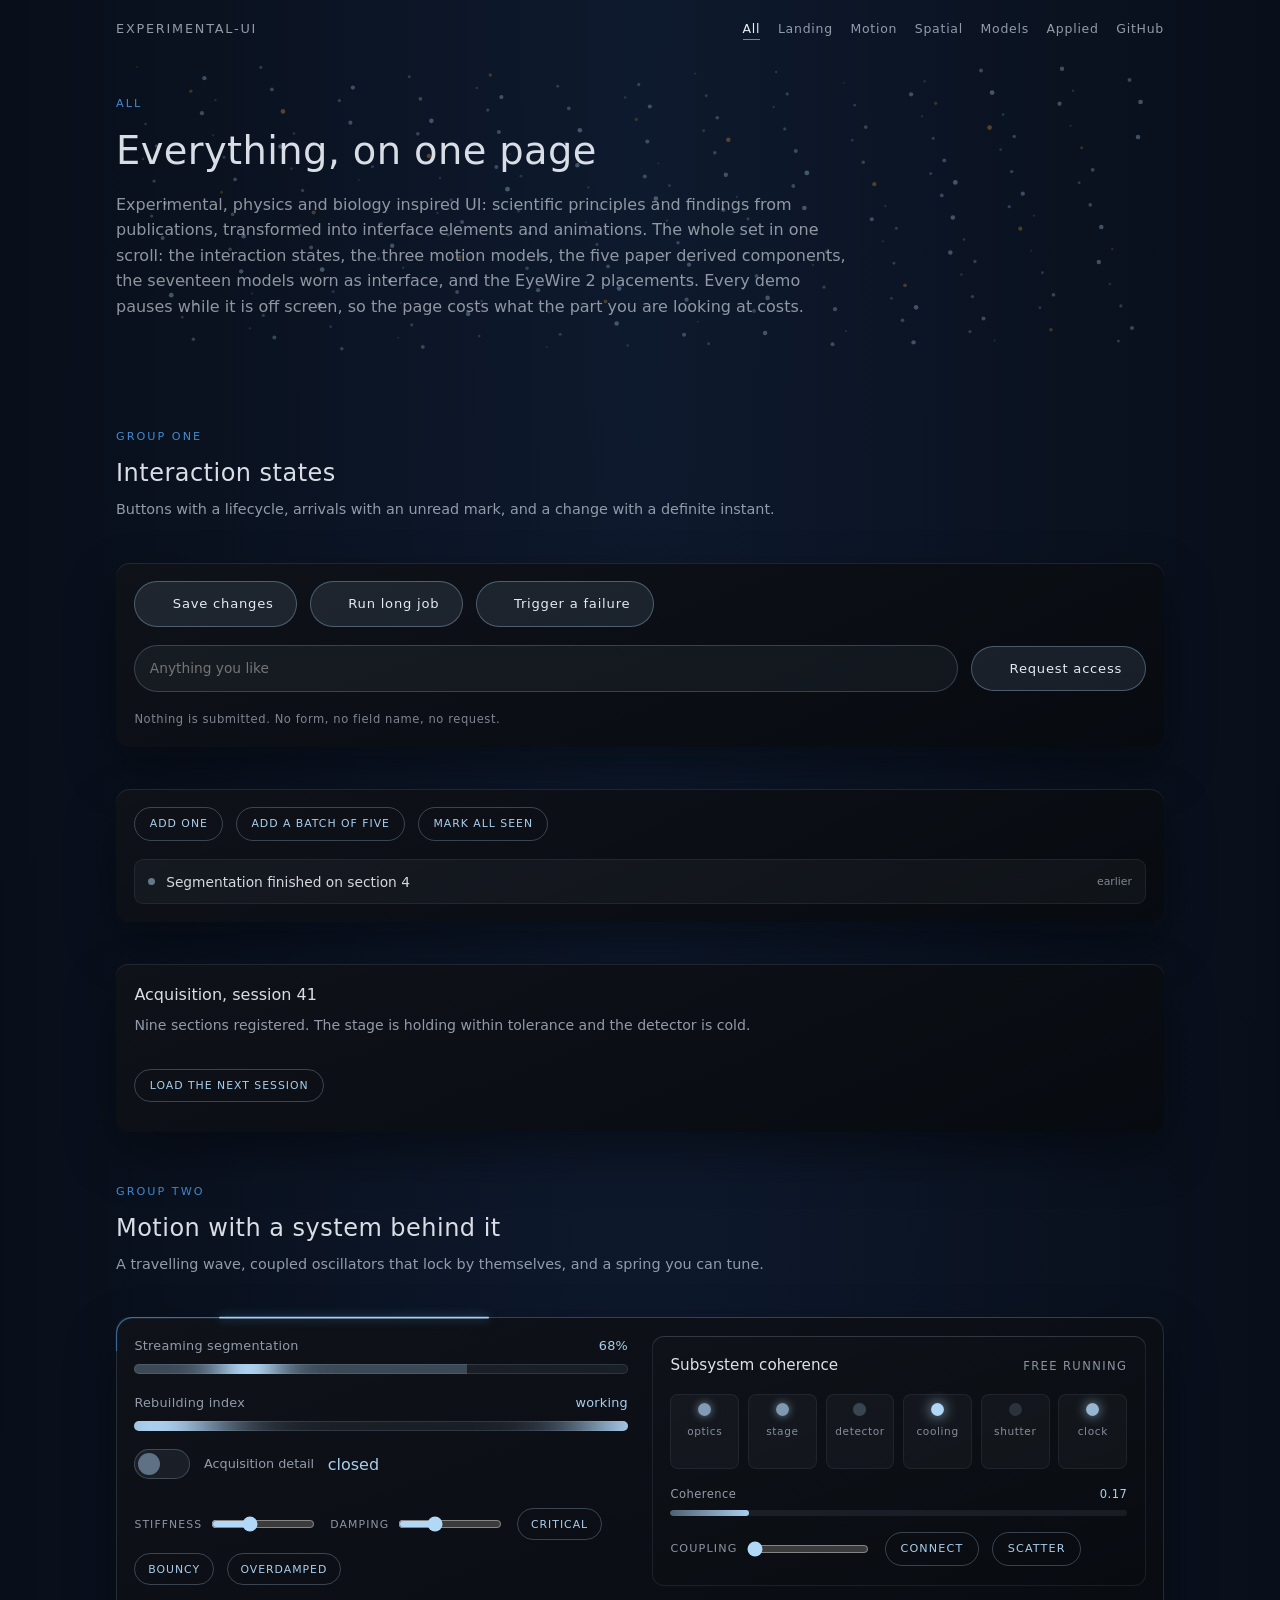
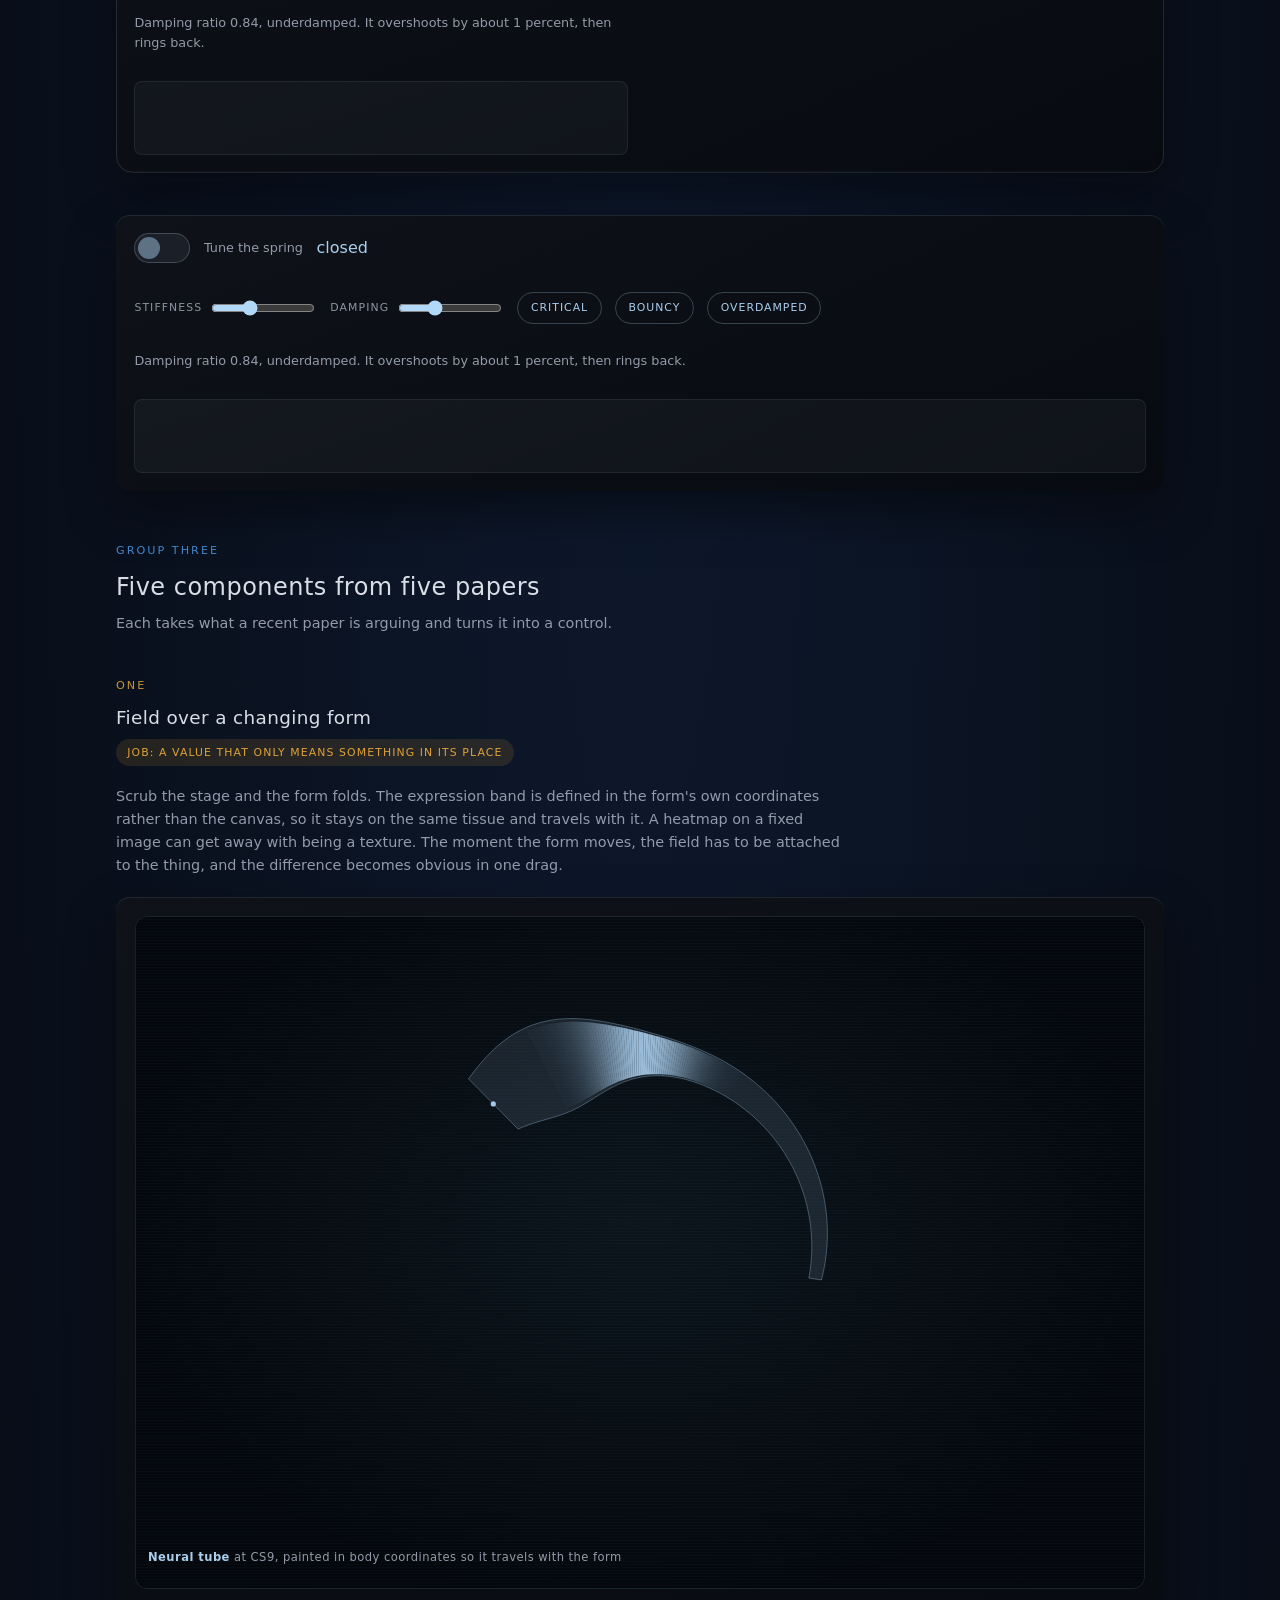
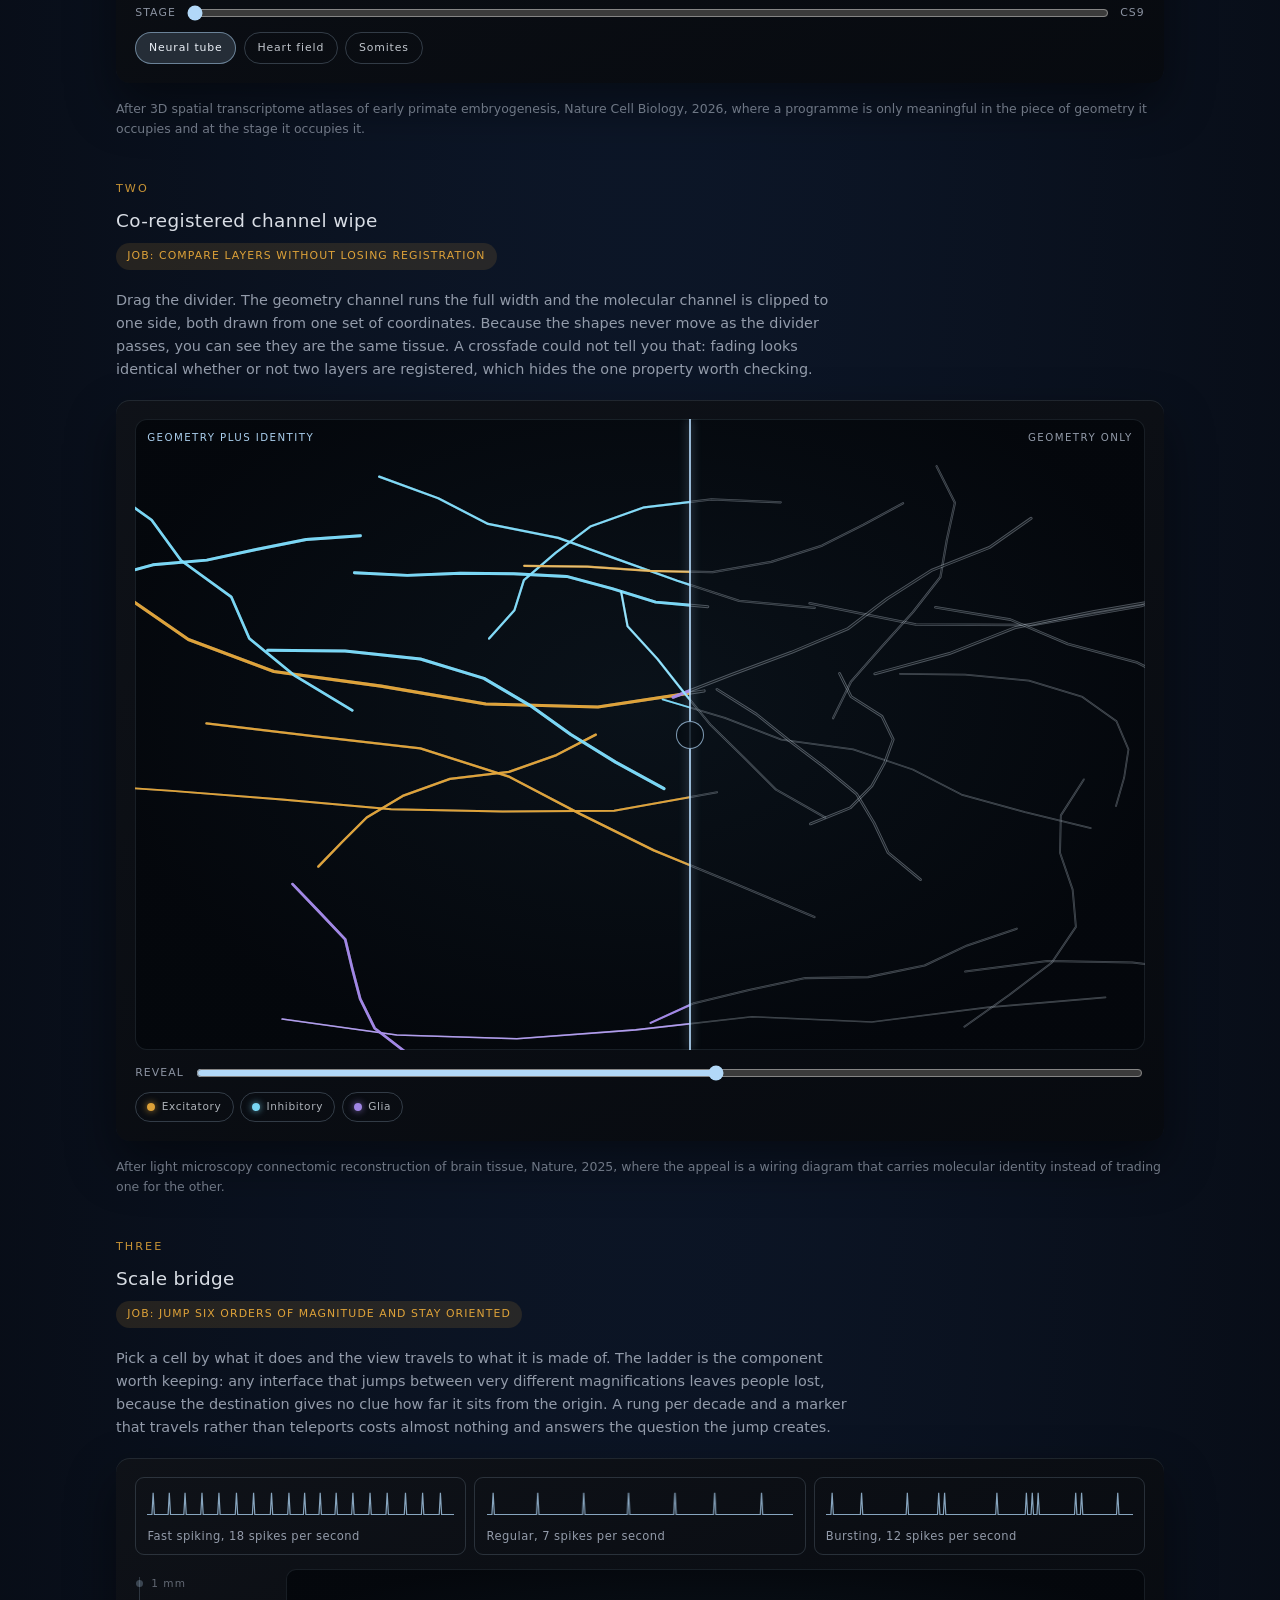
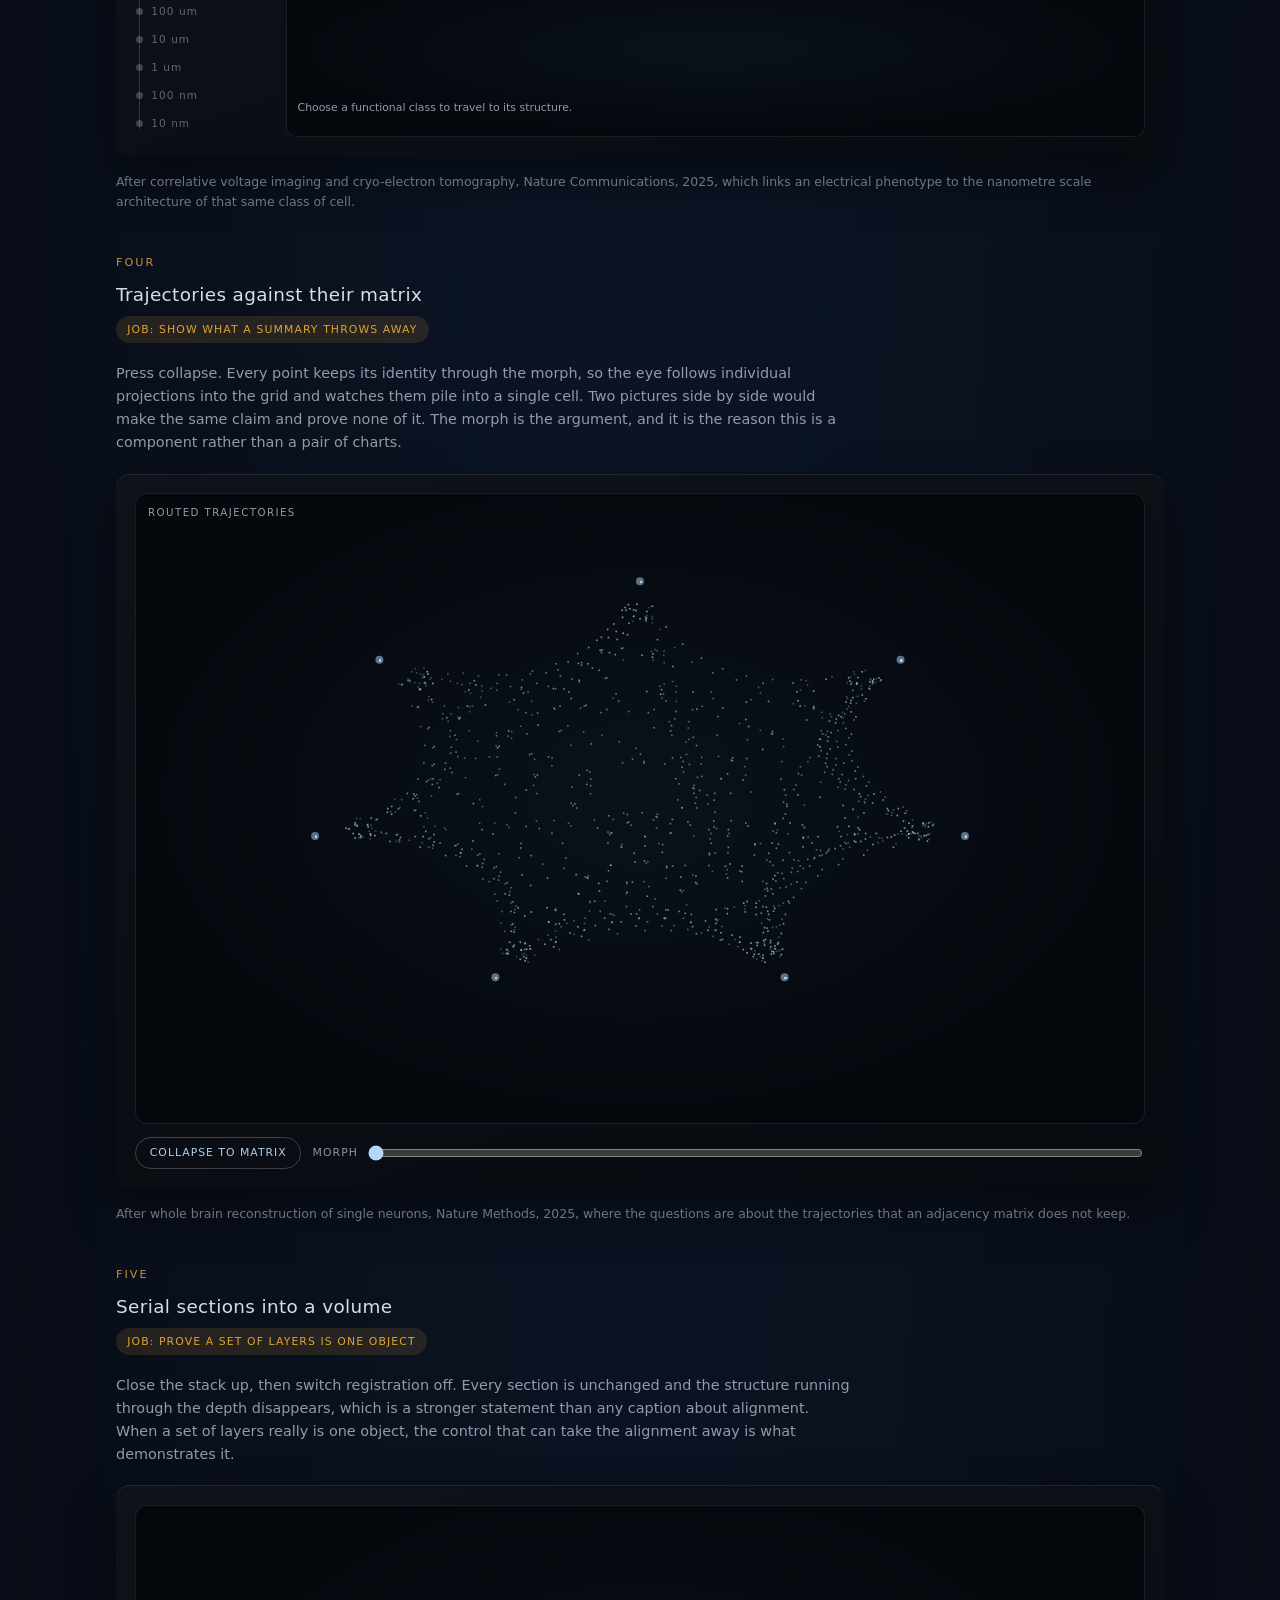
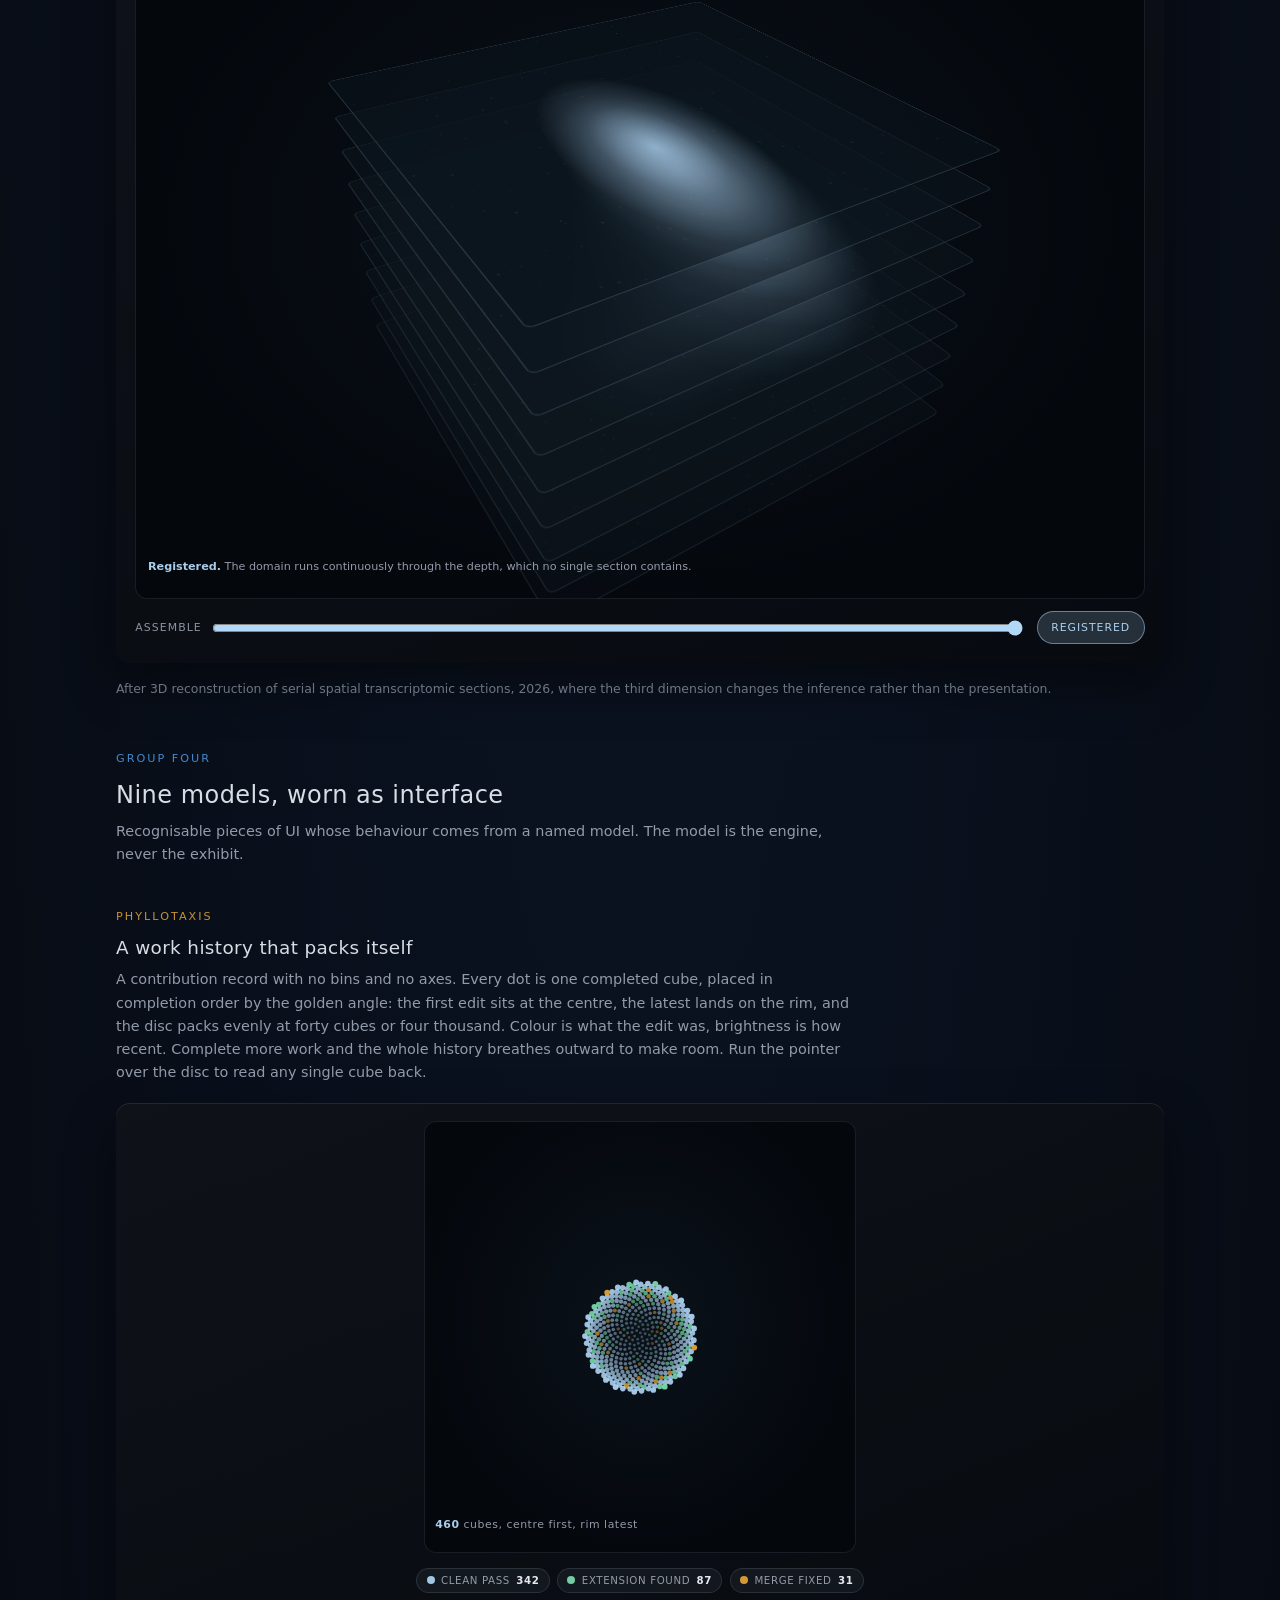
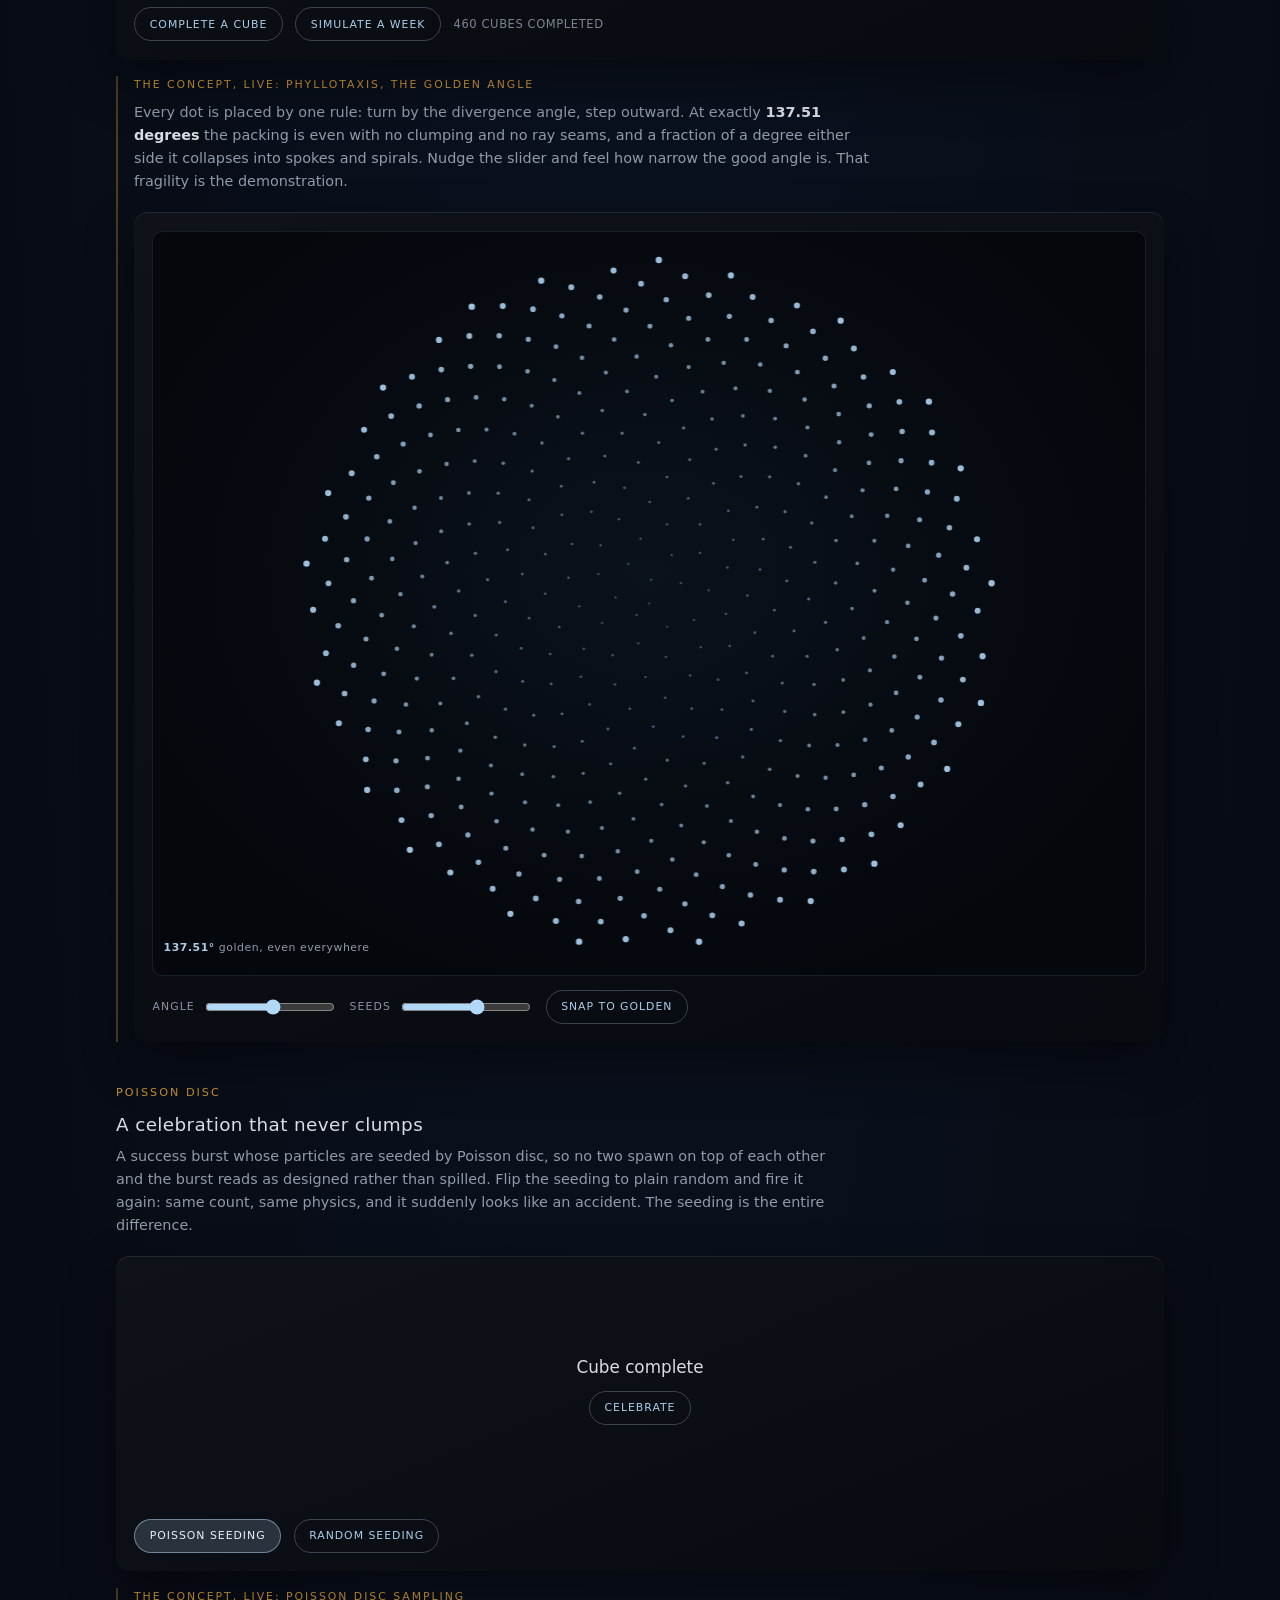
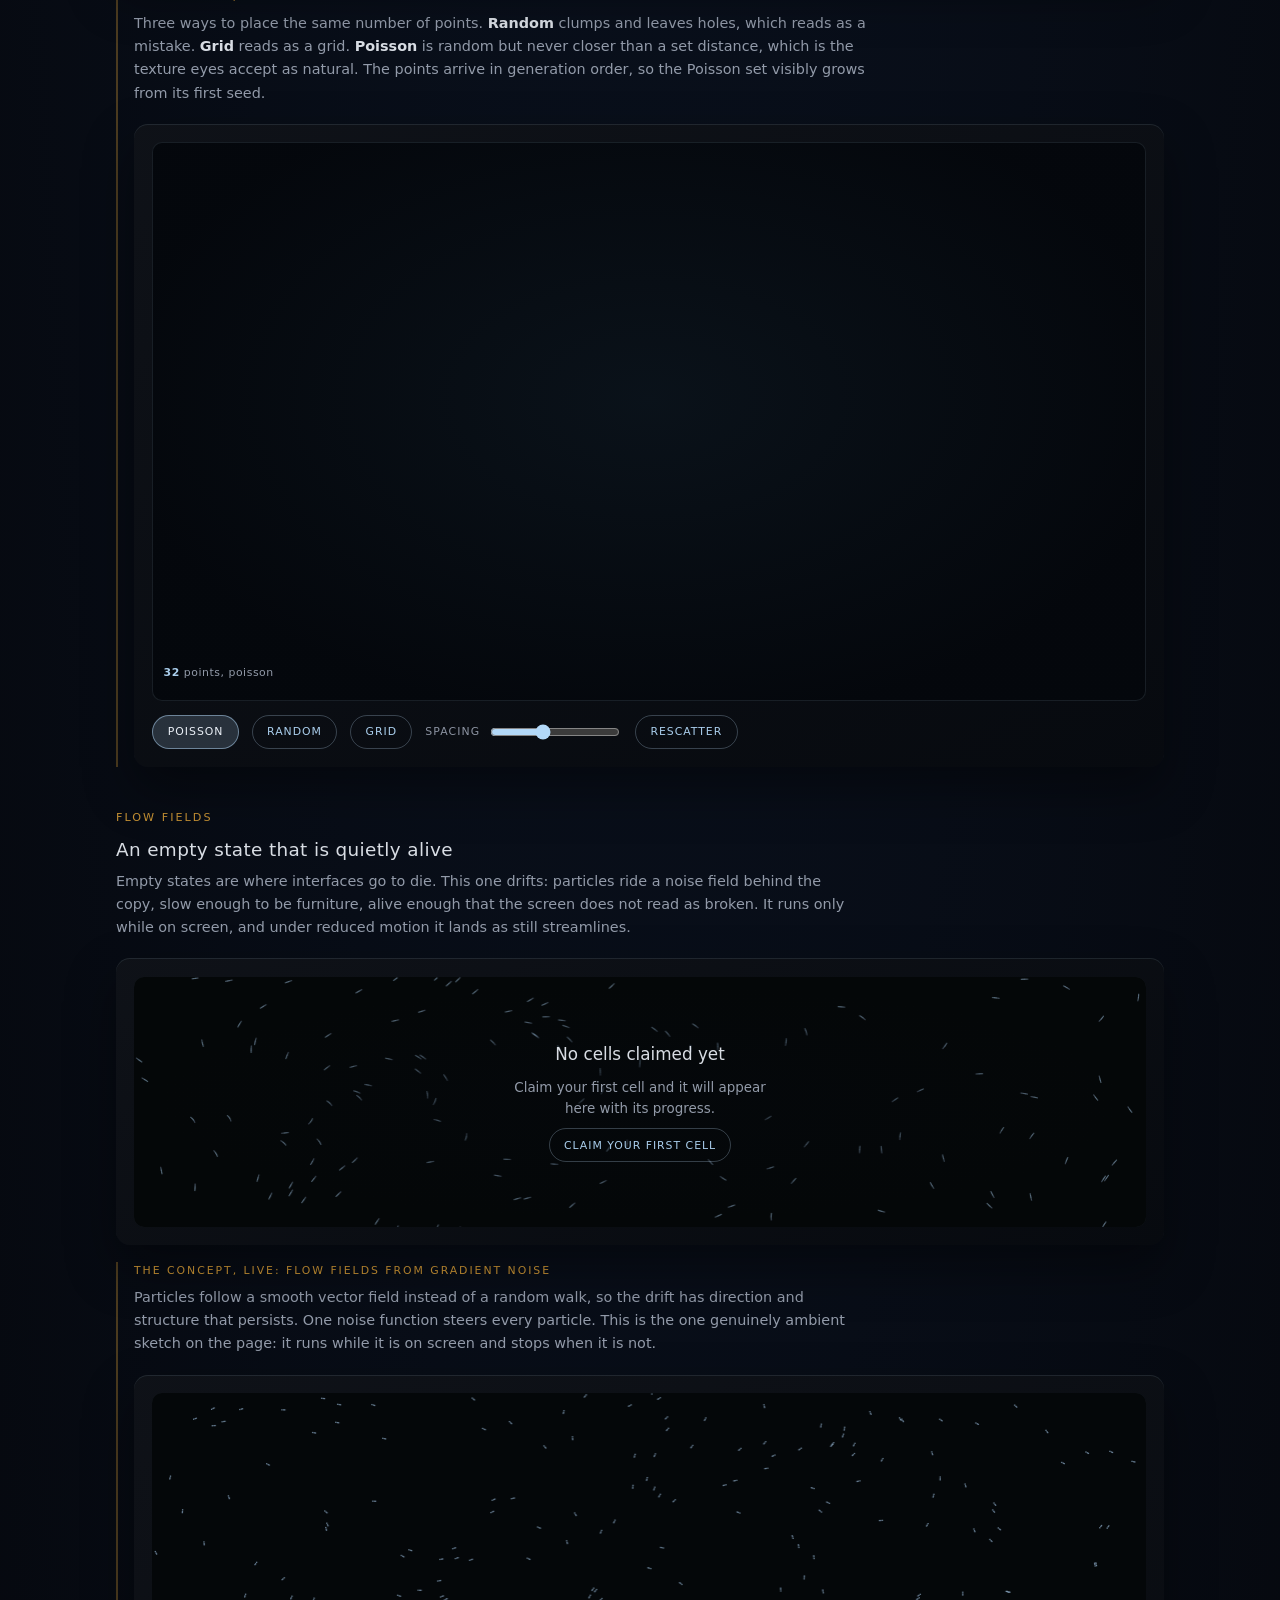
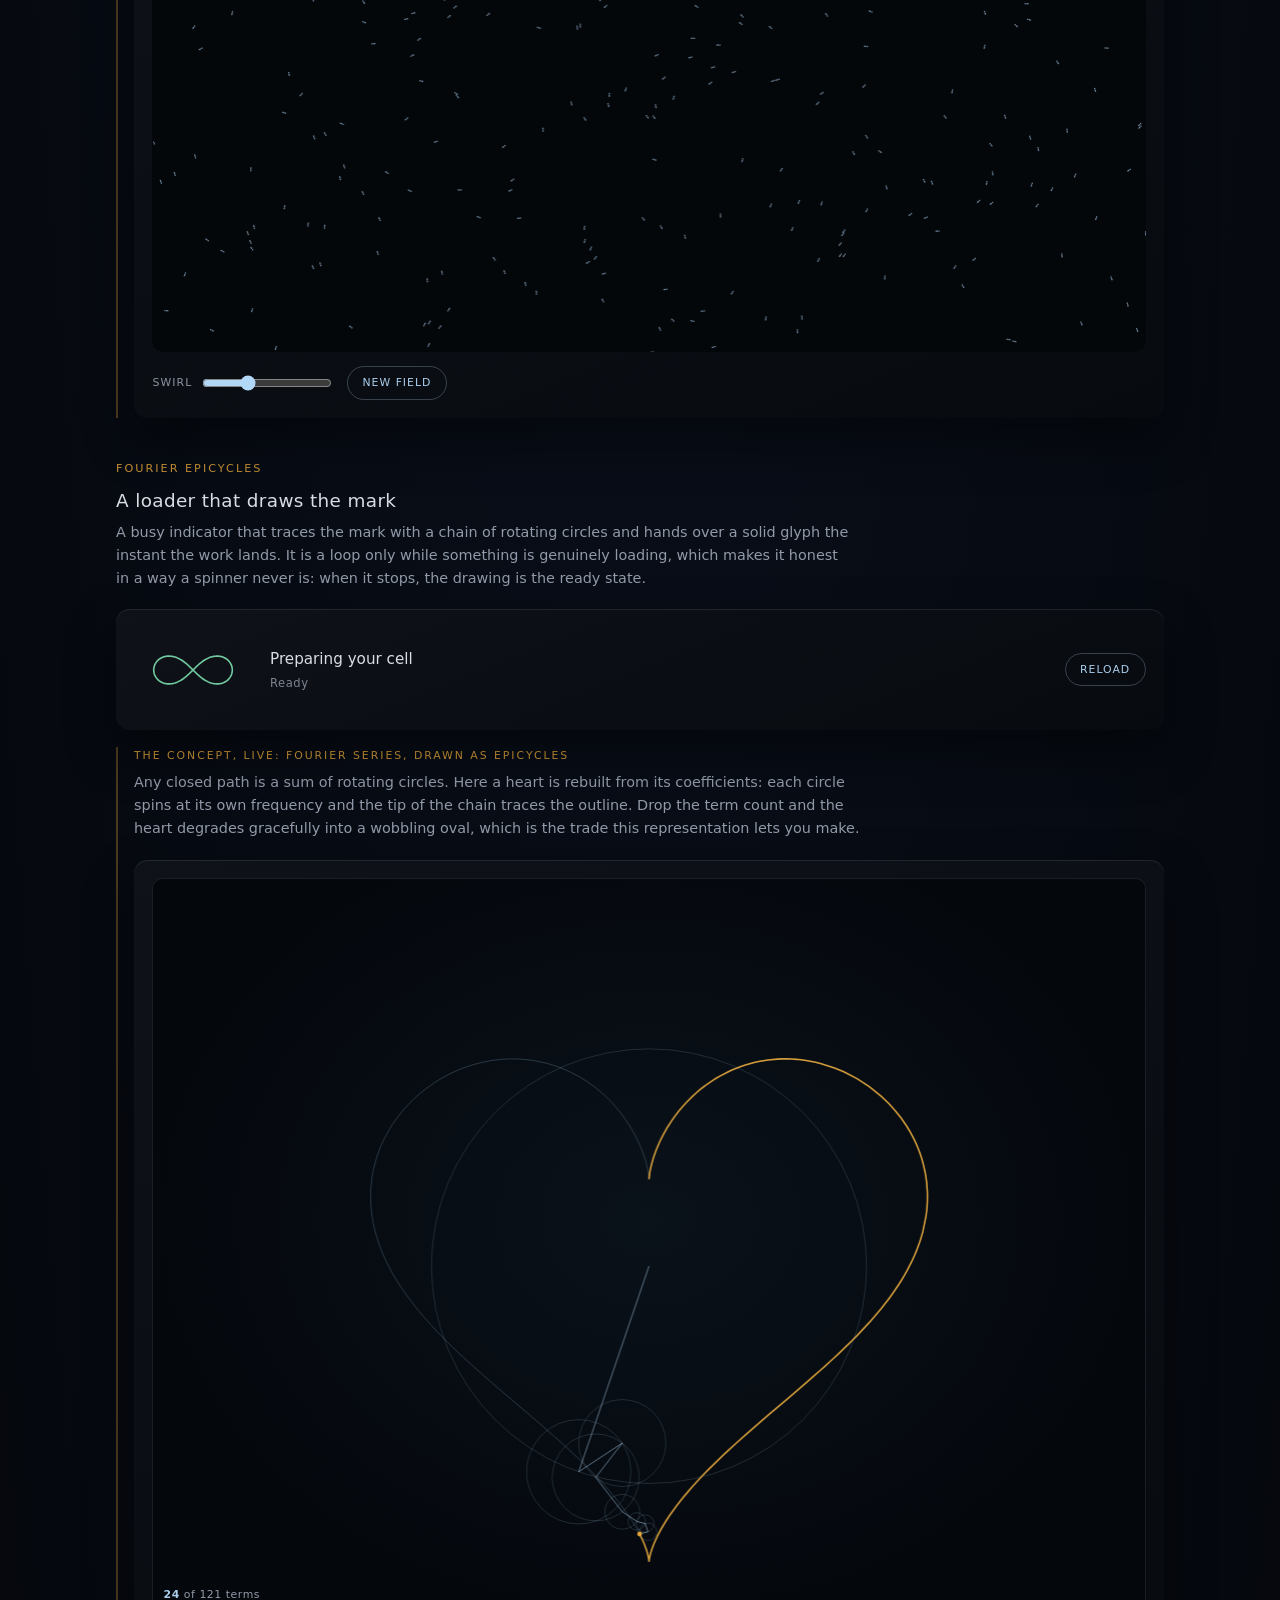
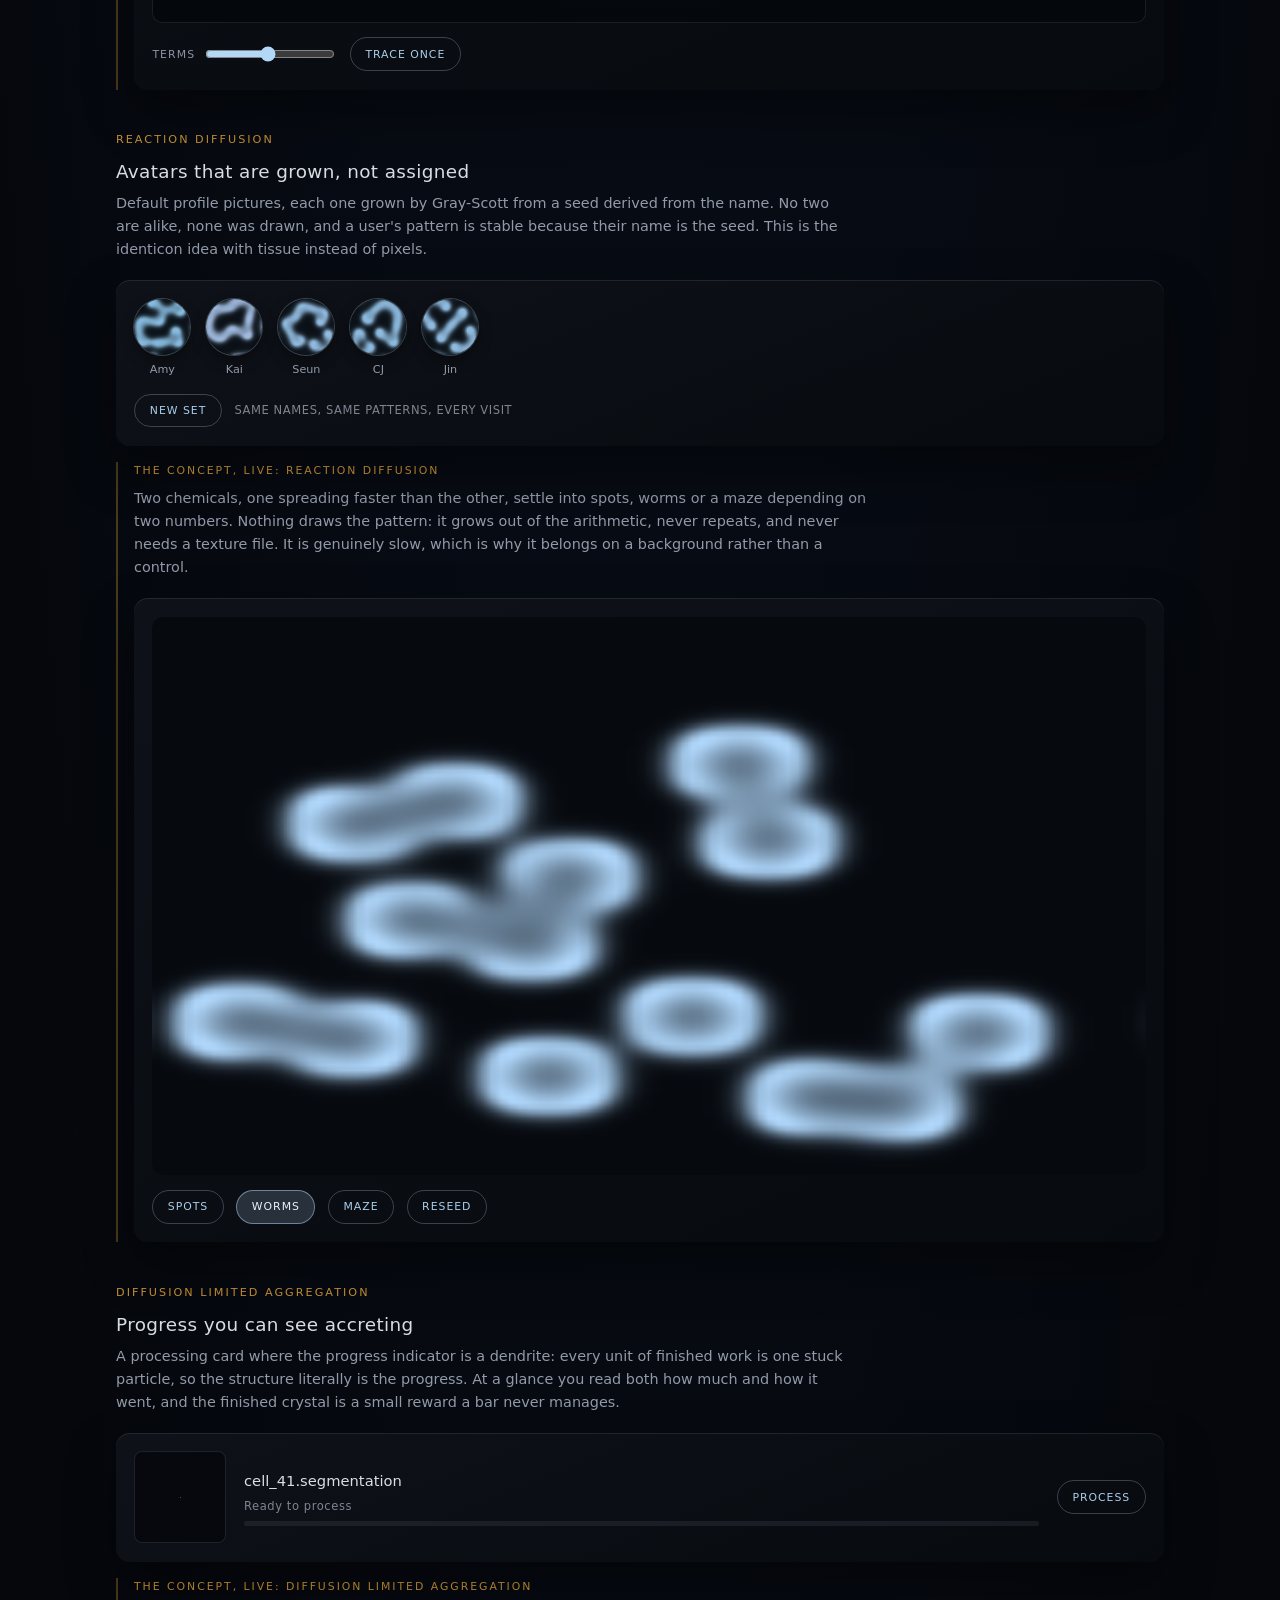
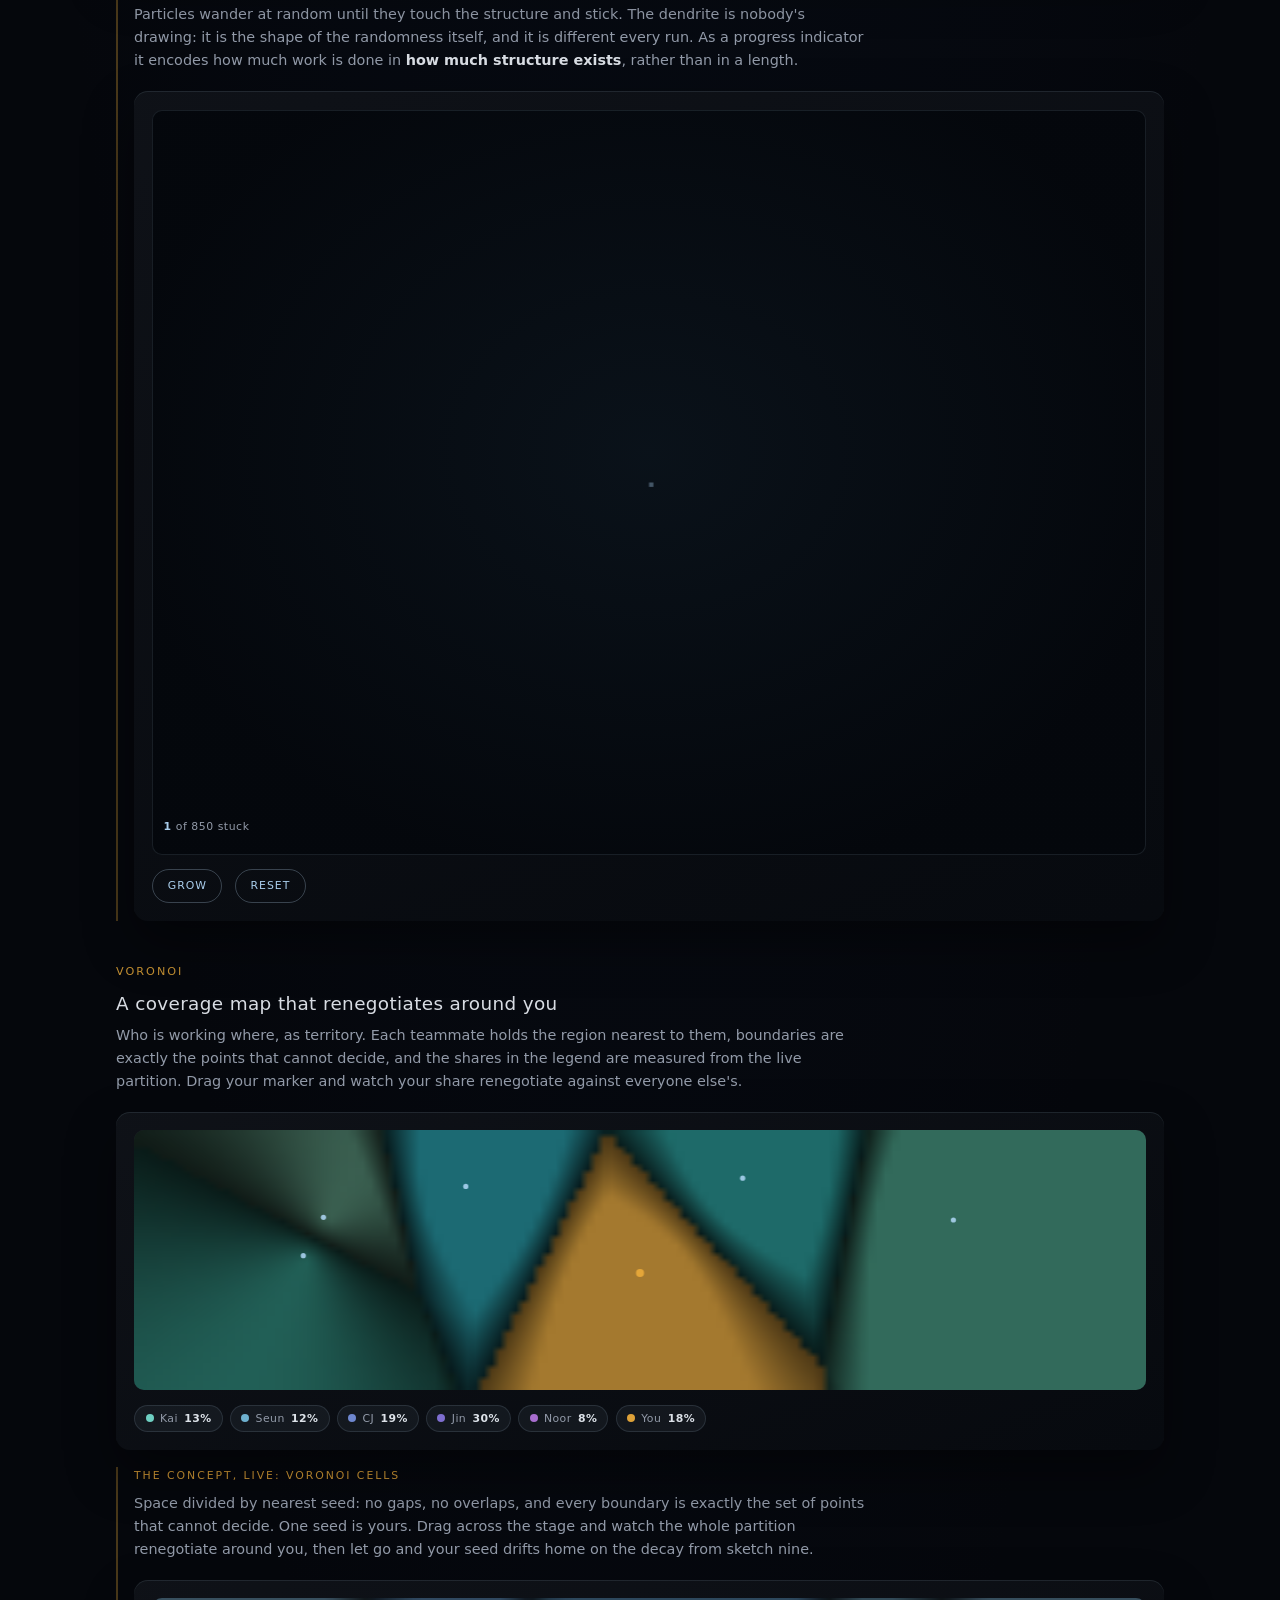
==== commit e3bb9e01: "Merge main, keeping the premise line and the seventeen count Co-Authored-By: Claude Fable 5 <noreply" ====
--- a/components/all.html
+++ b/components/all.html
@@ -470,7 +470,9 @@
       <p class="eyebrow" style="color:rgb(var(--holo-glow) / .9)">All</p>
       <h1>Everything, on one page</h1>
       <p class="lede">
-        The whole set in one scroll: the interaction states, the three motion
+        Experimental, physics and biology inspired UI: scientific principles
+        and findings from publications, transformed into interface elements
+        and animations. The whole set in one scroll: the interaction states, the three motion
         models, the five paper derived components, the seventeen models worn as
         interface, and the EyeWire 2 placements. Every demo pauses while it is
         off screen, so the page costs what the part you are looking at costs.
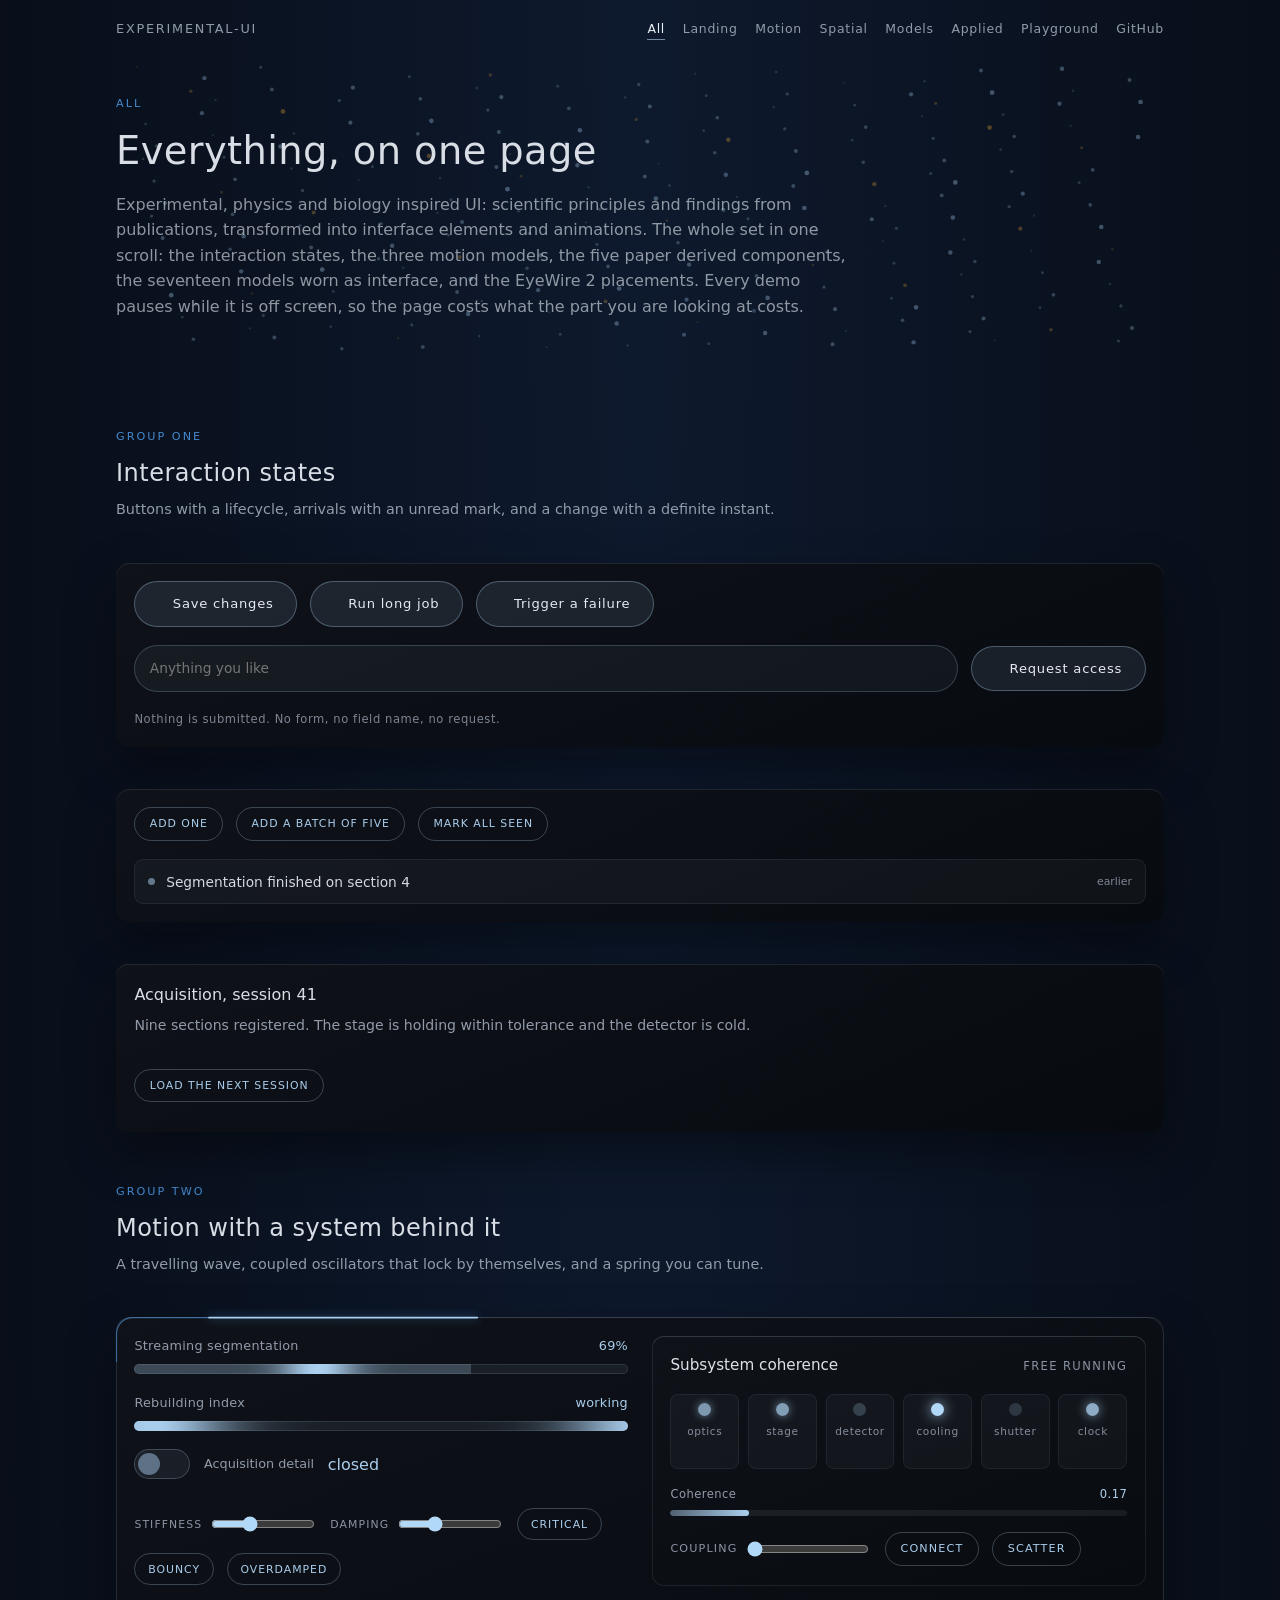
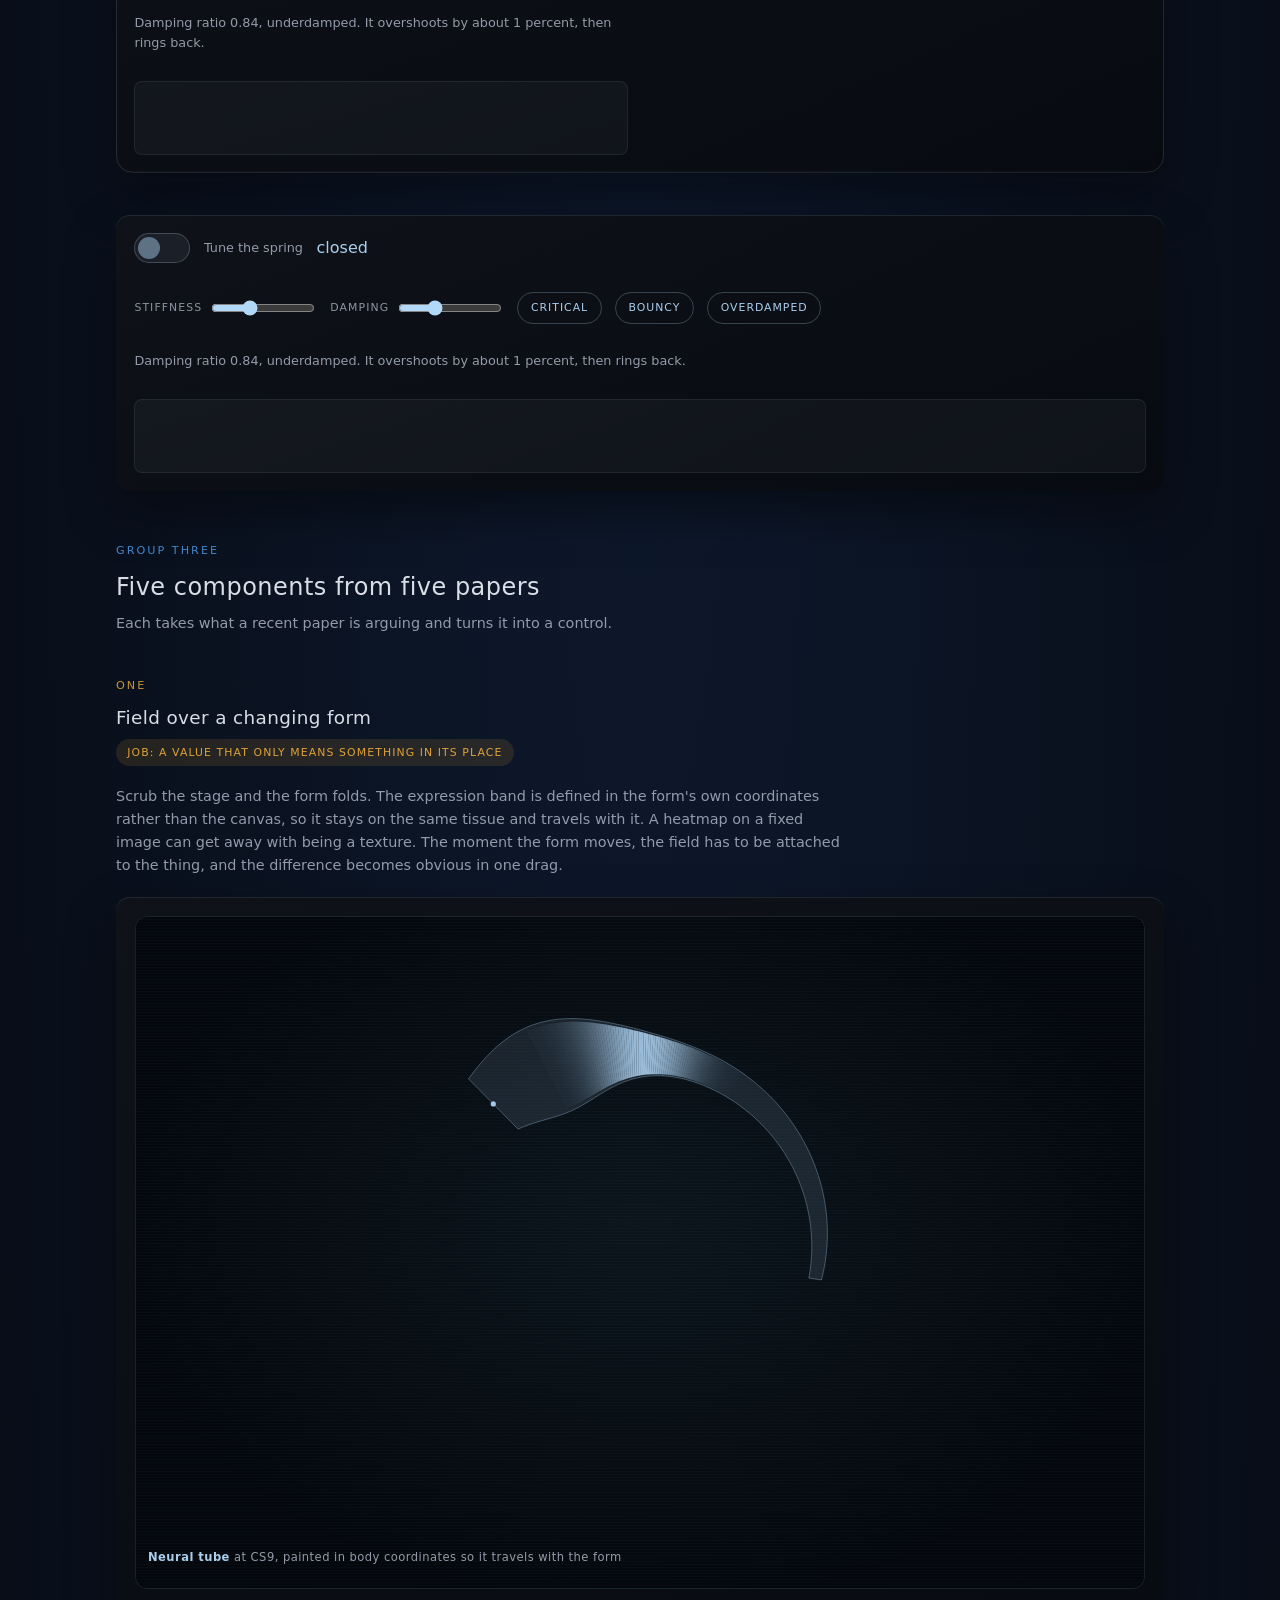
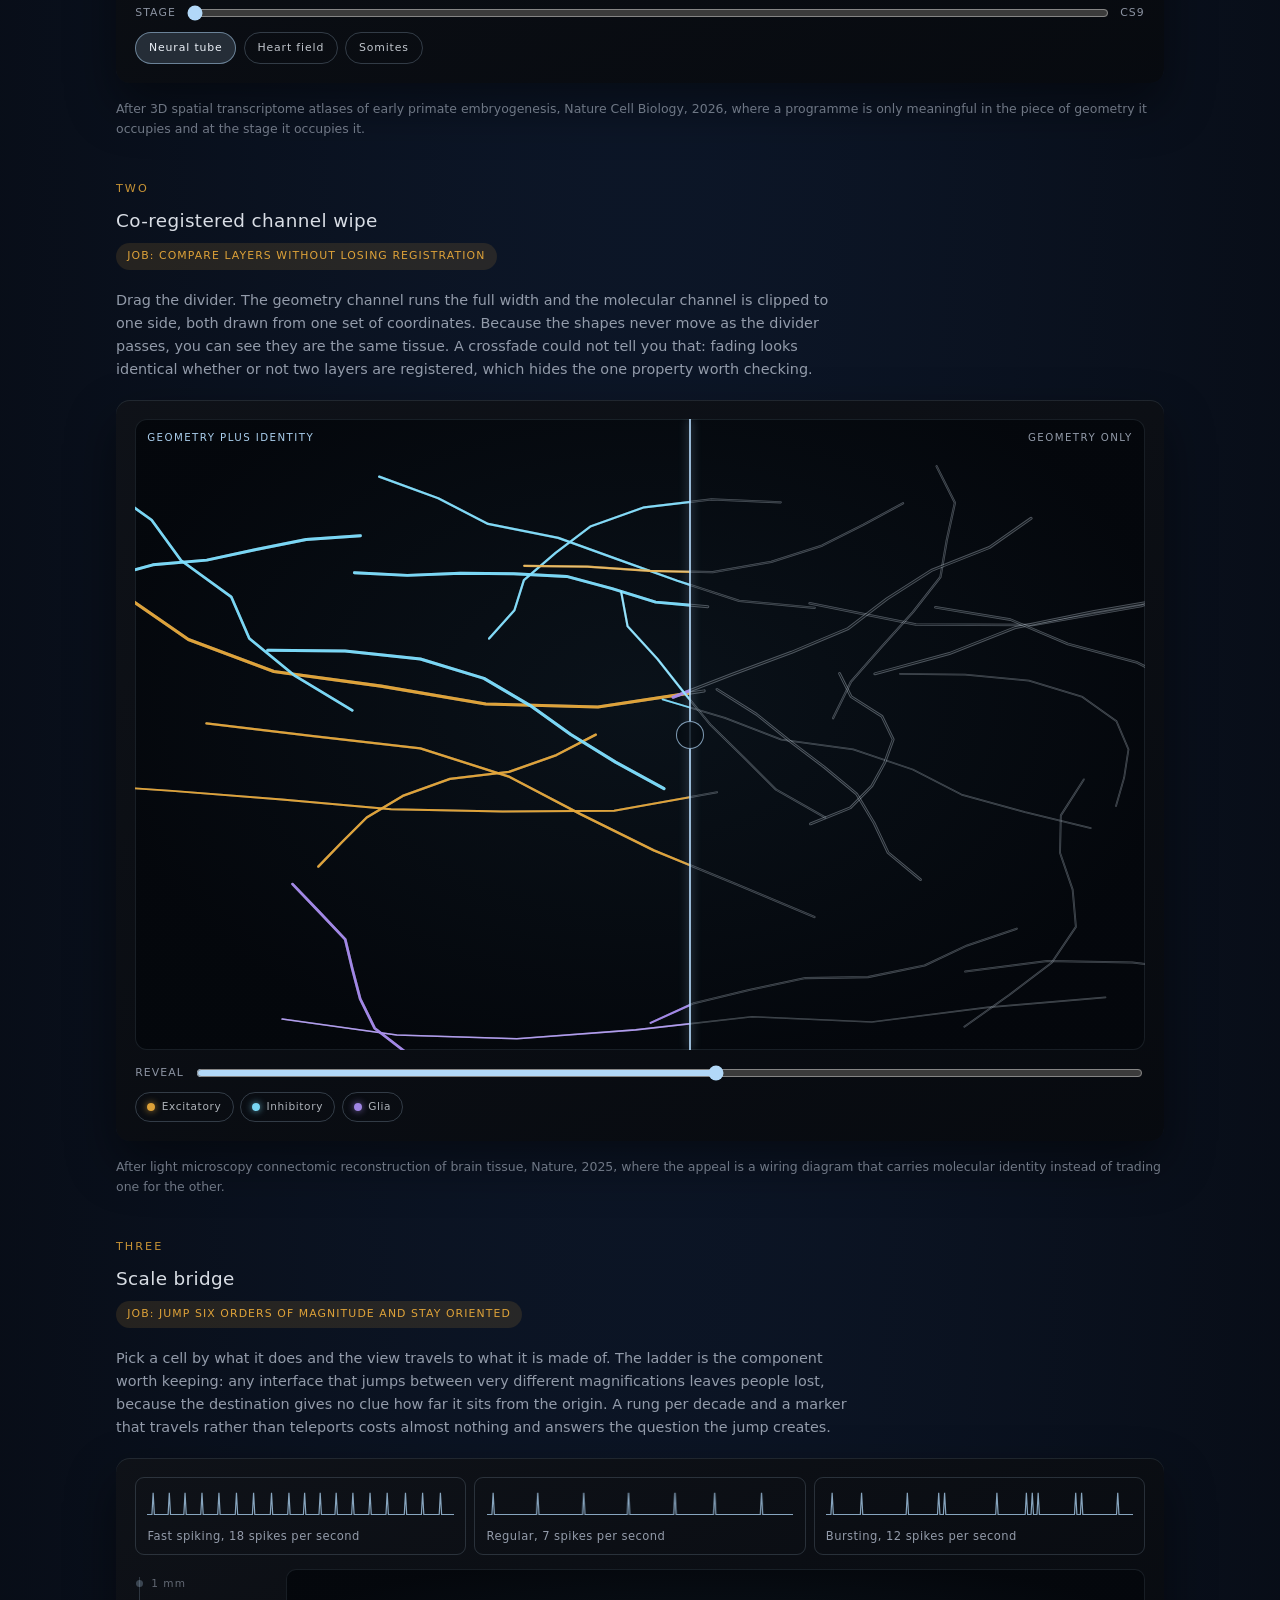
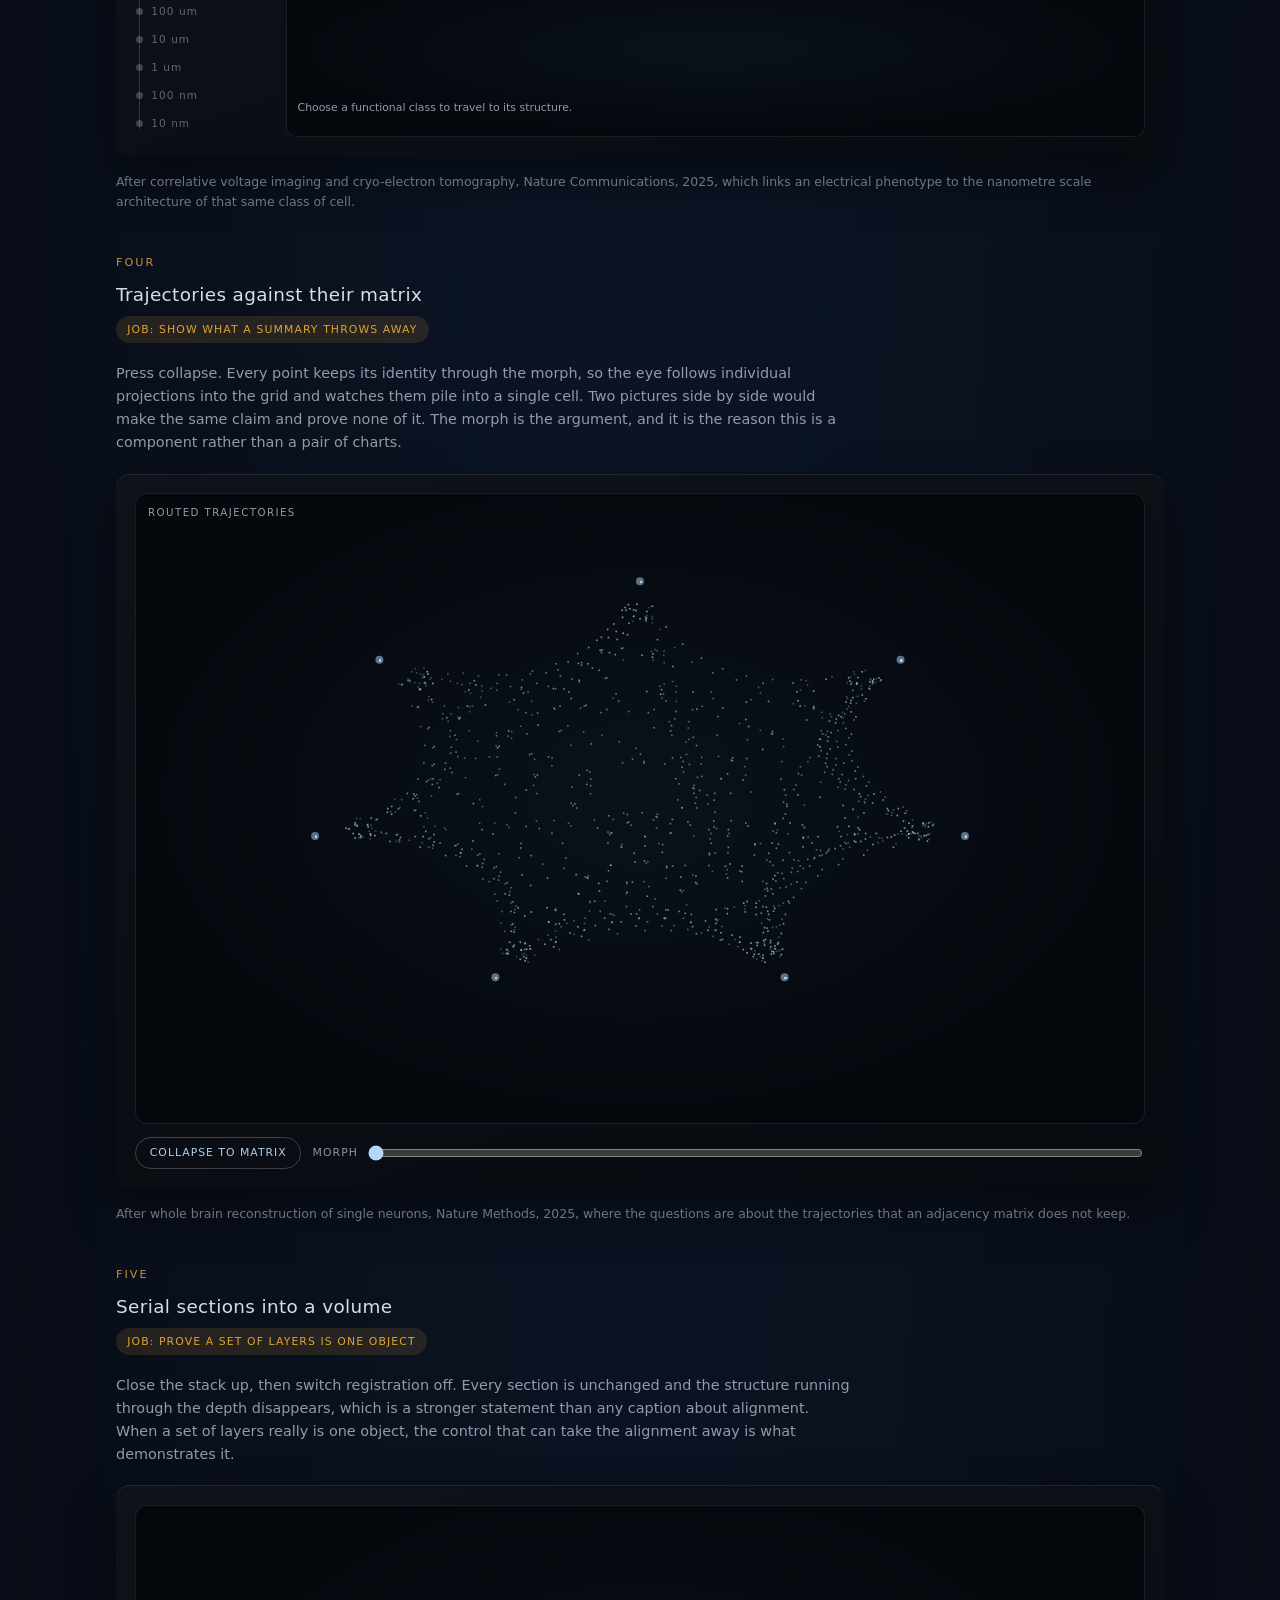
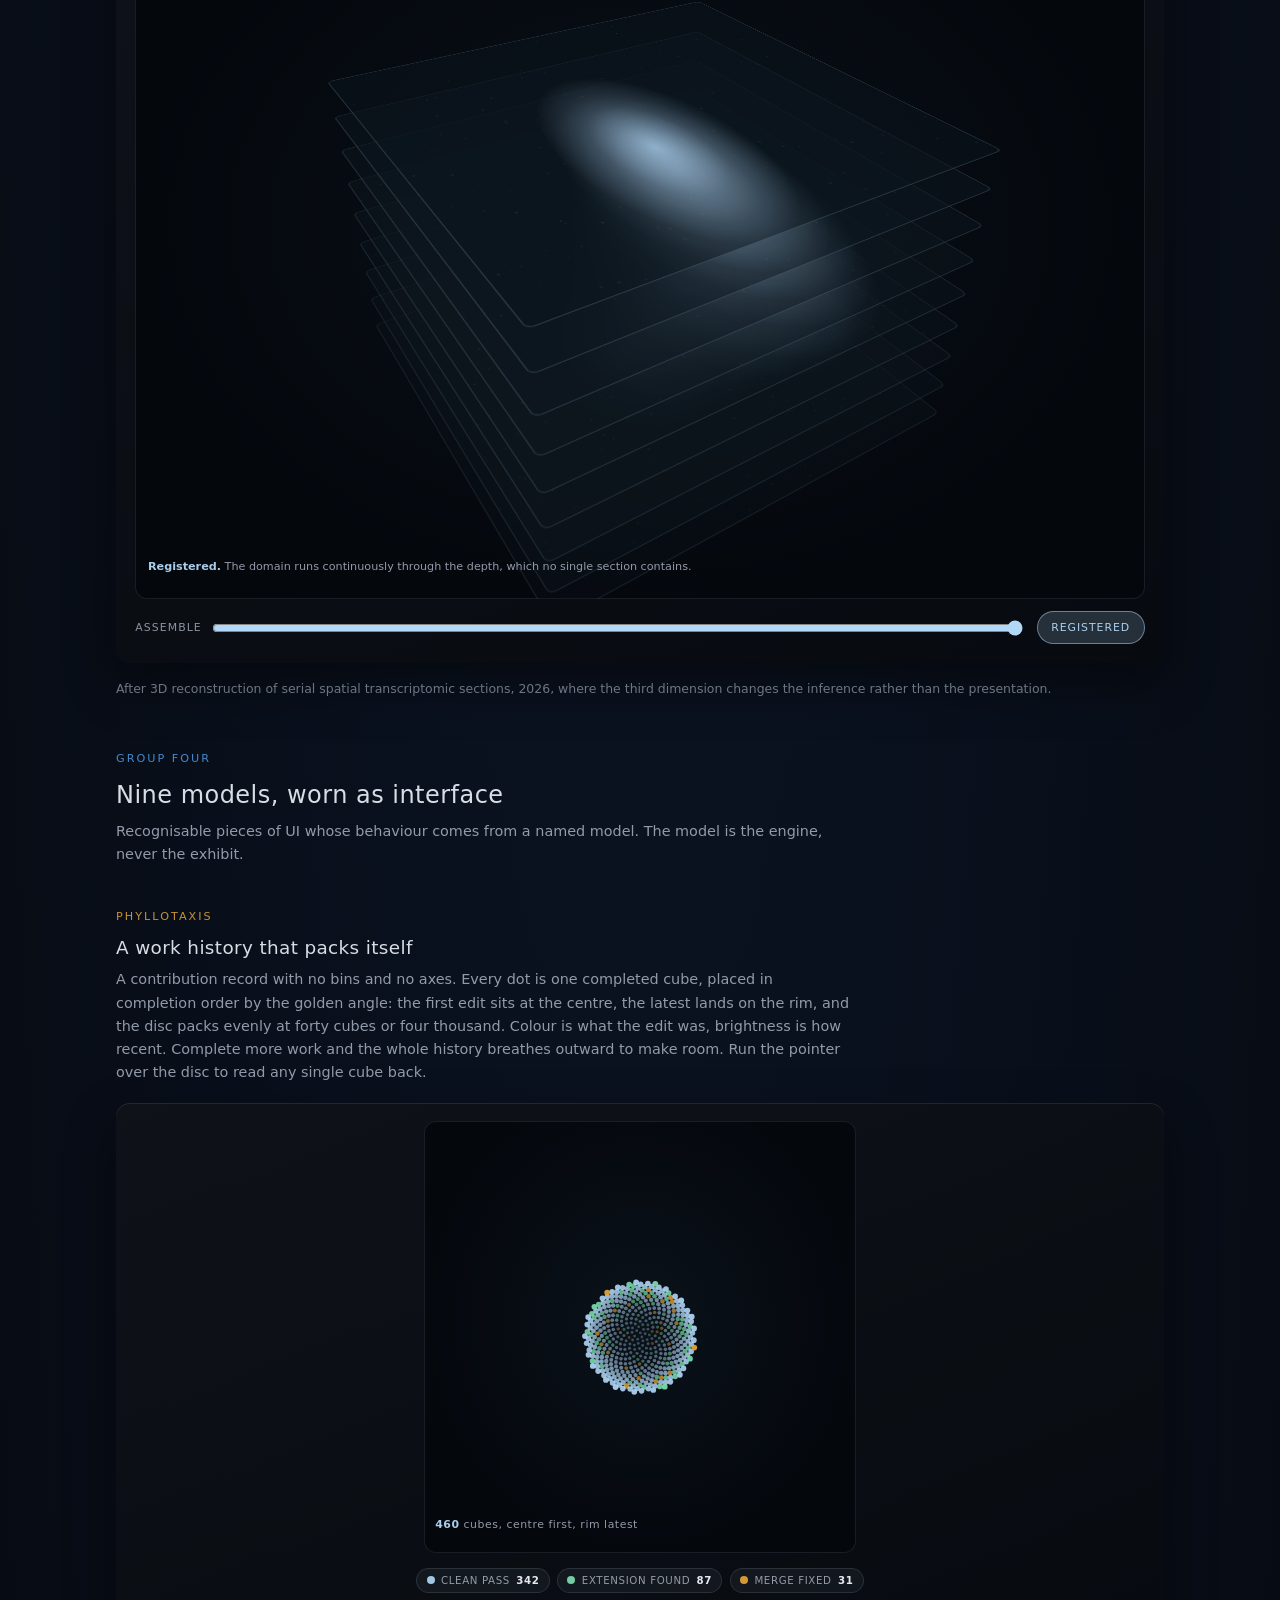
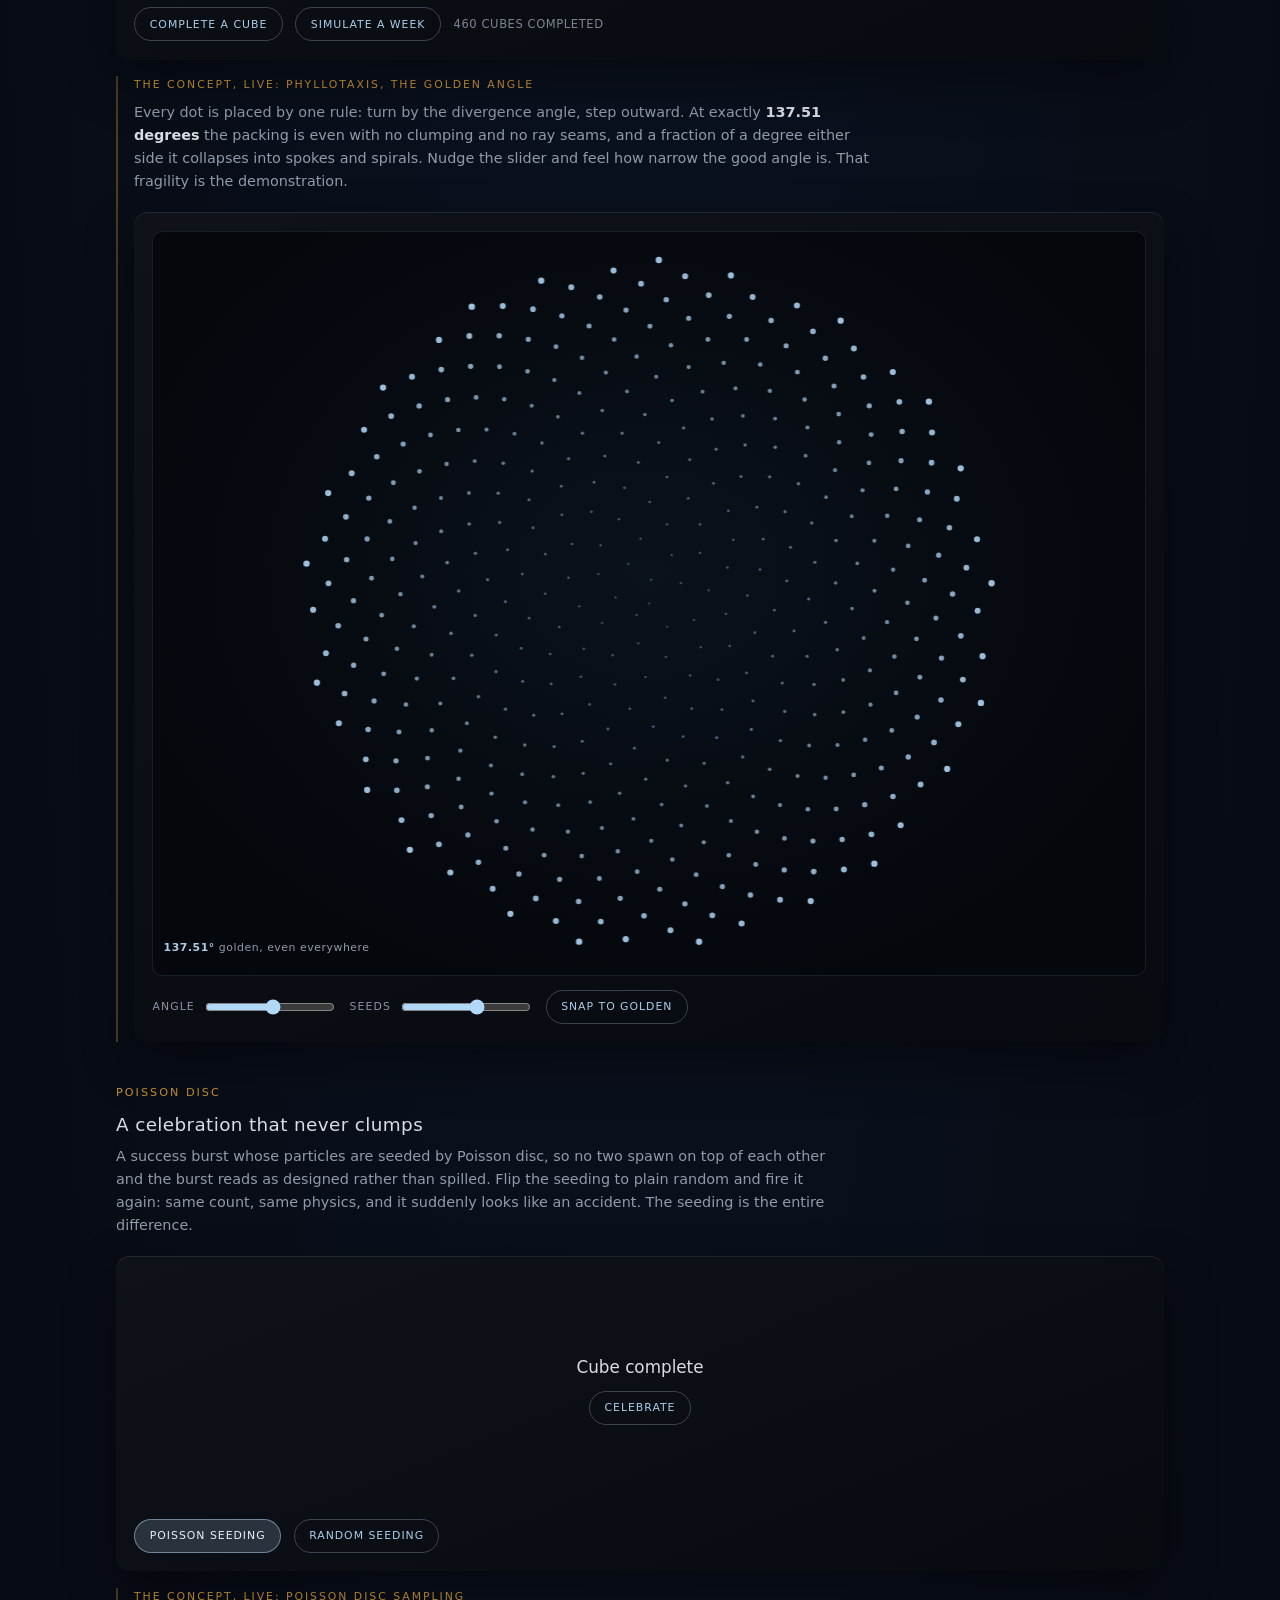
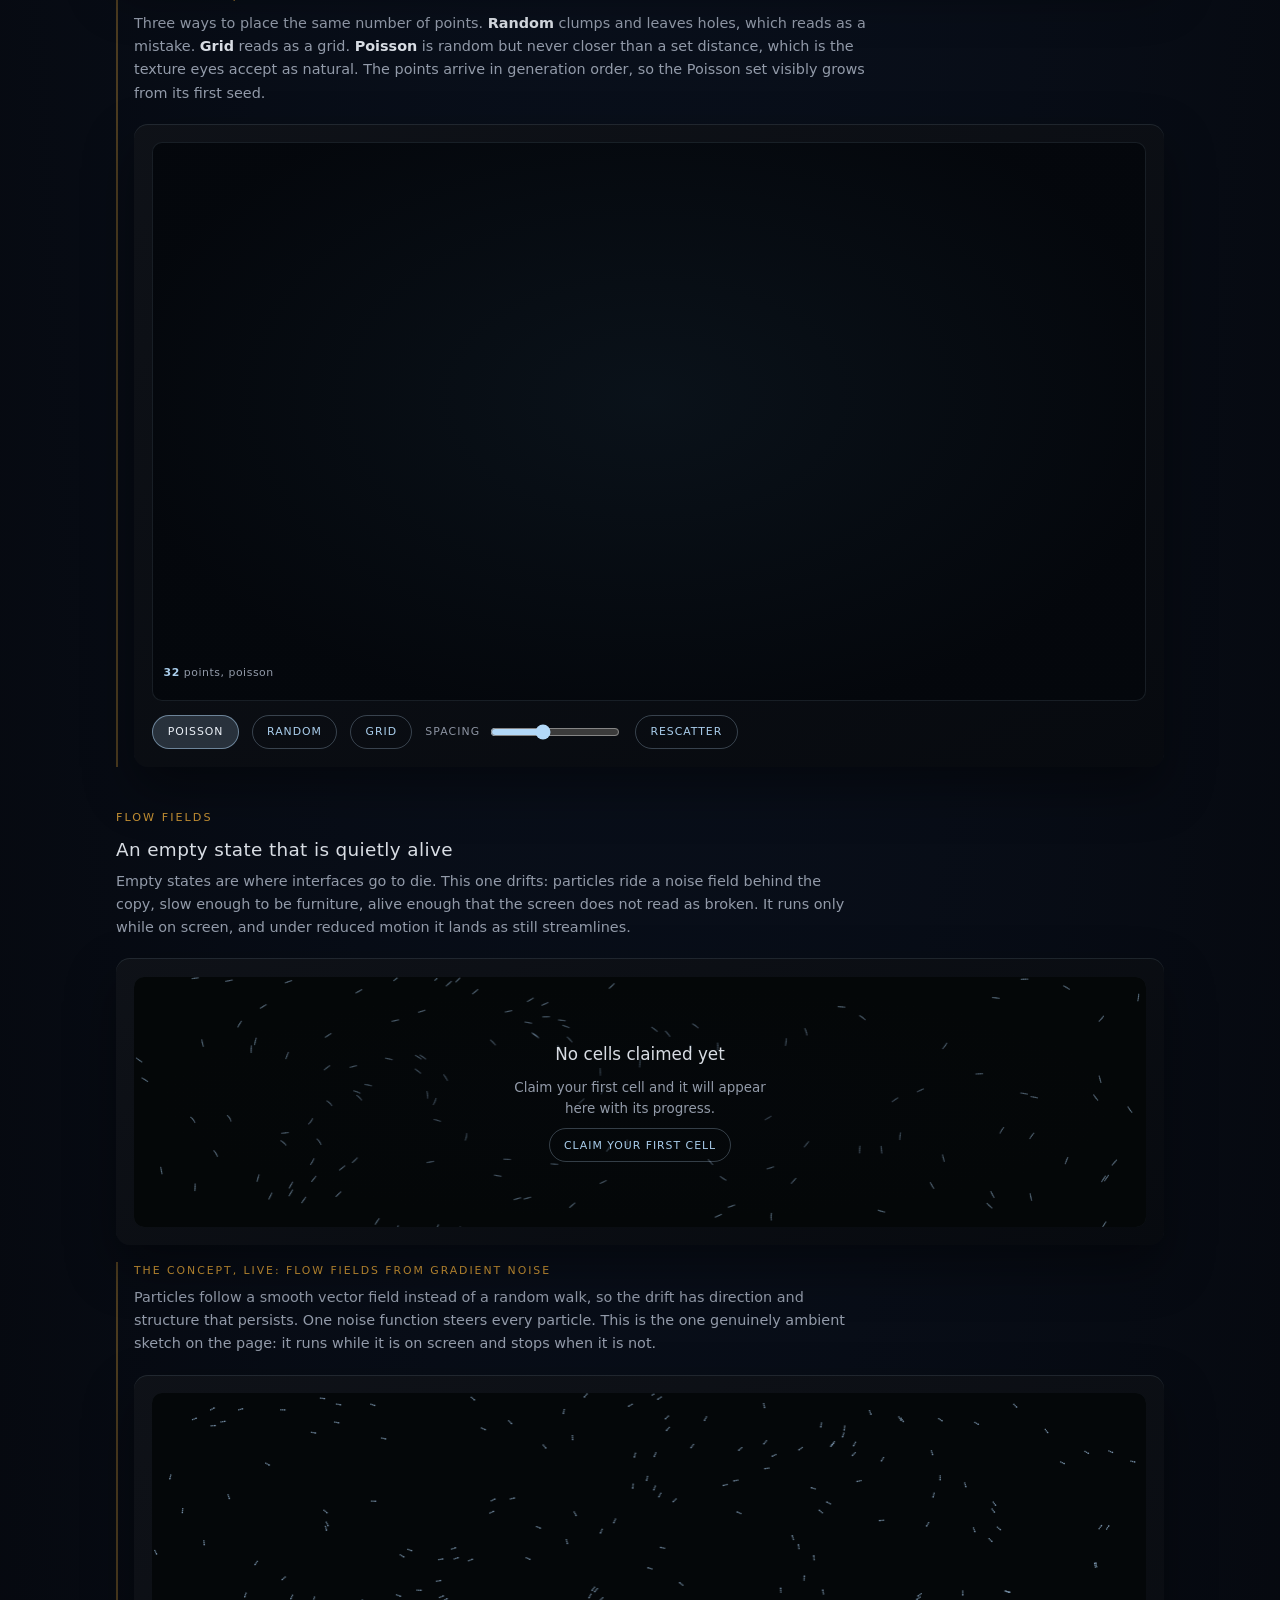
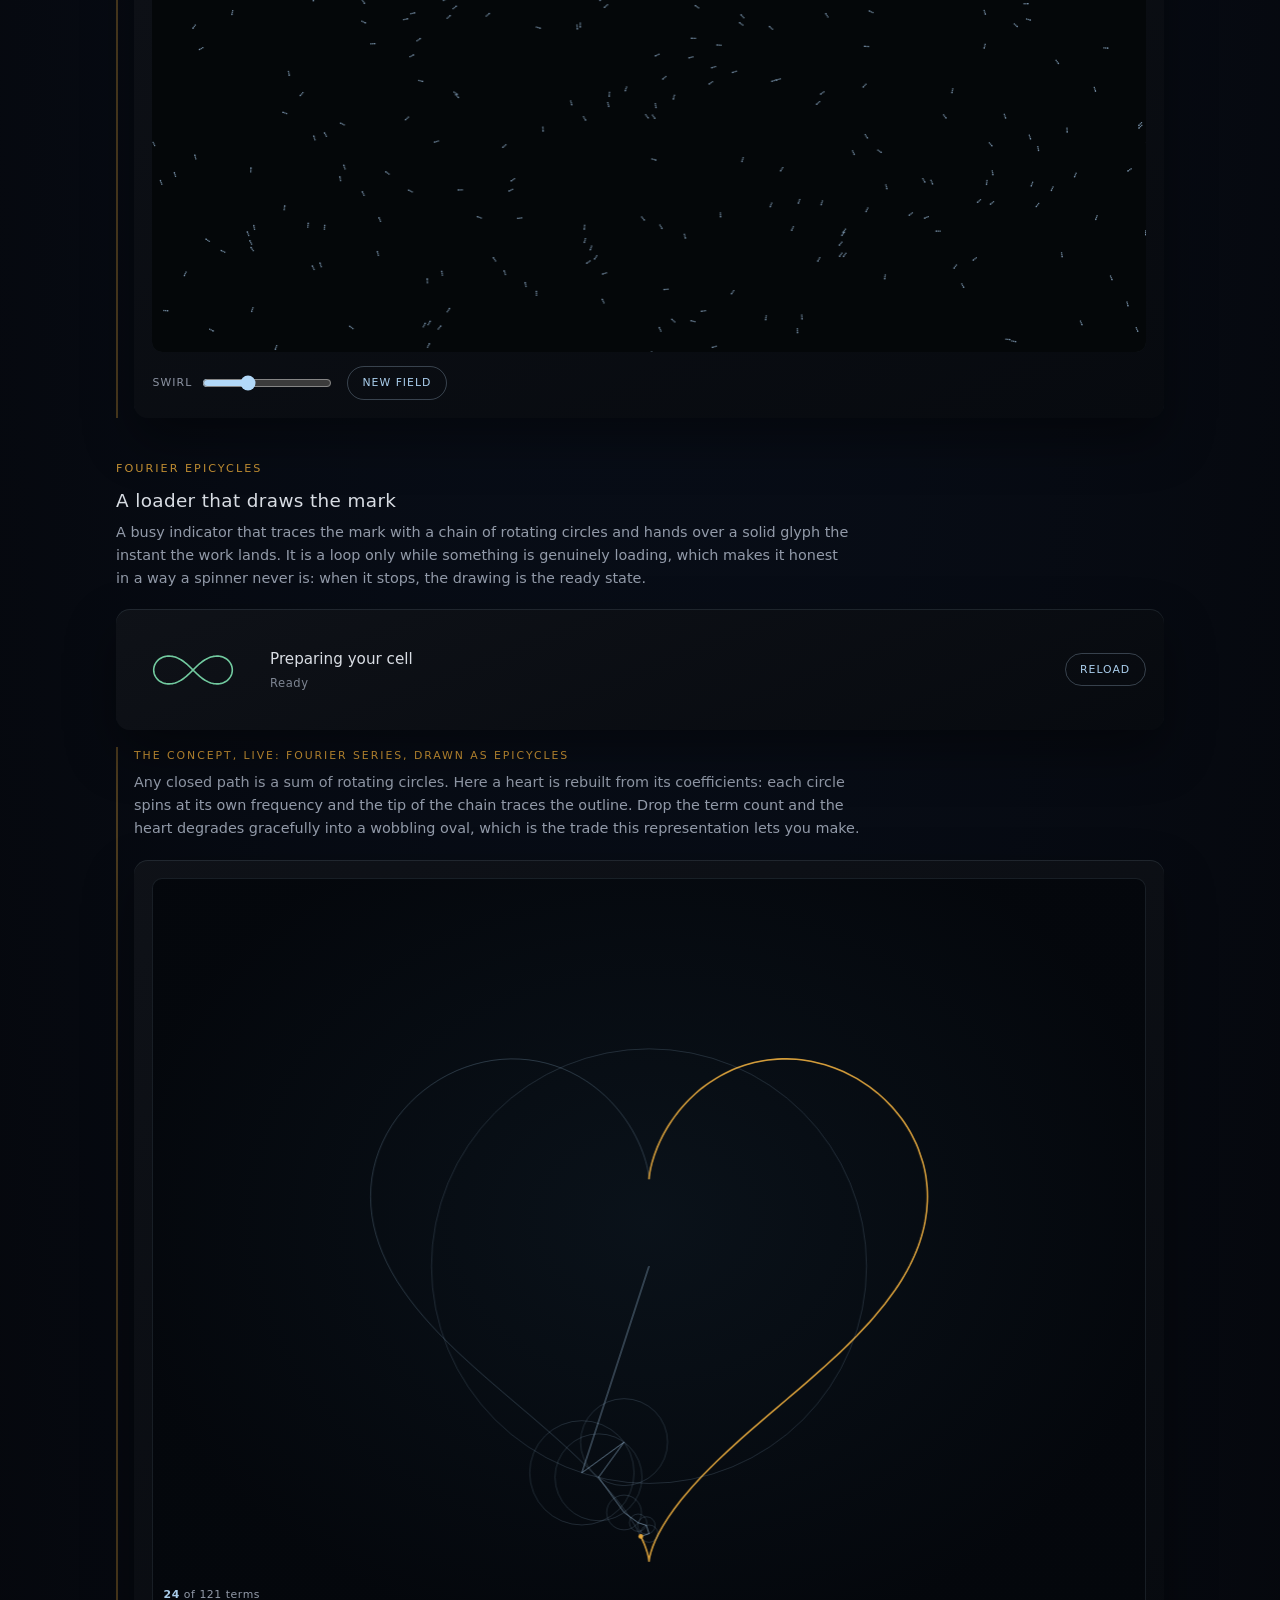
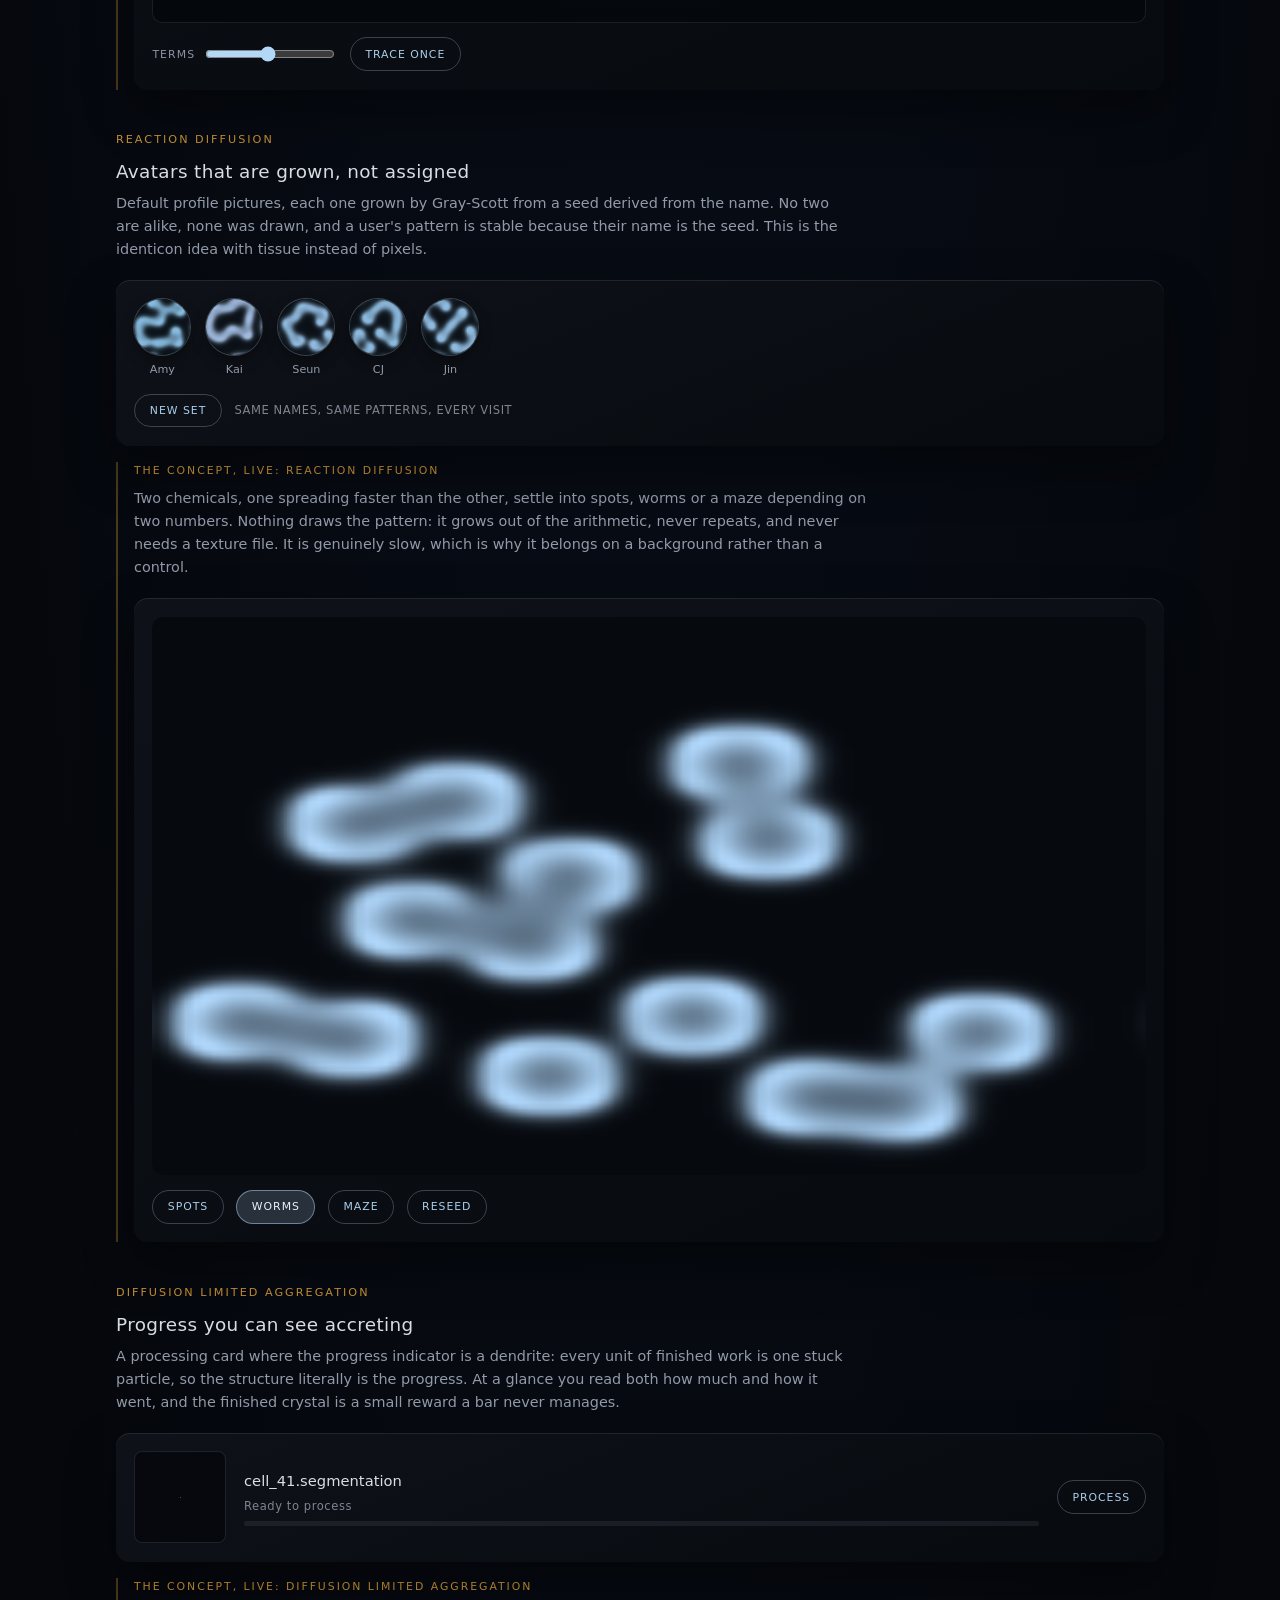
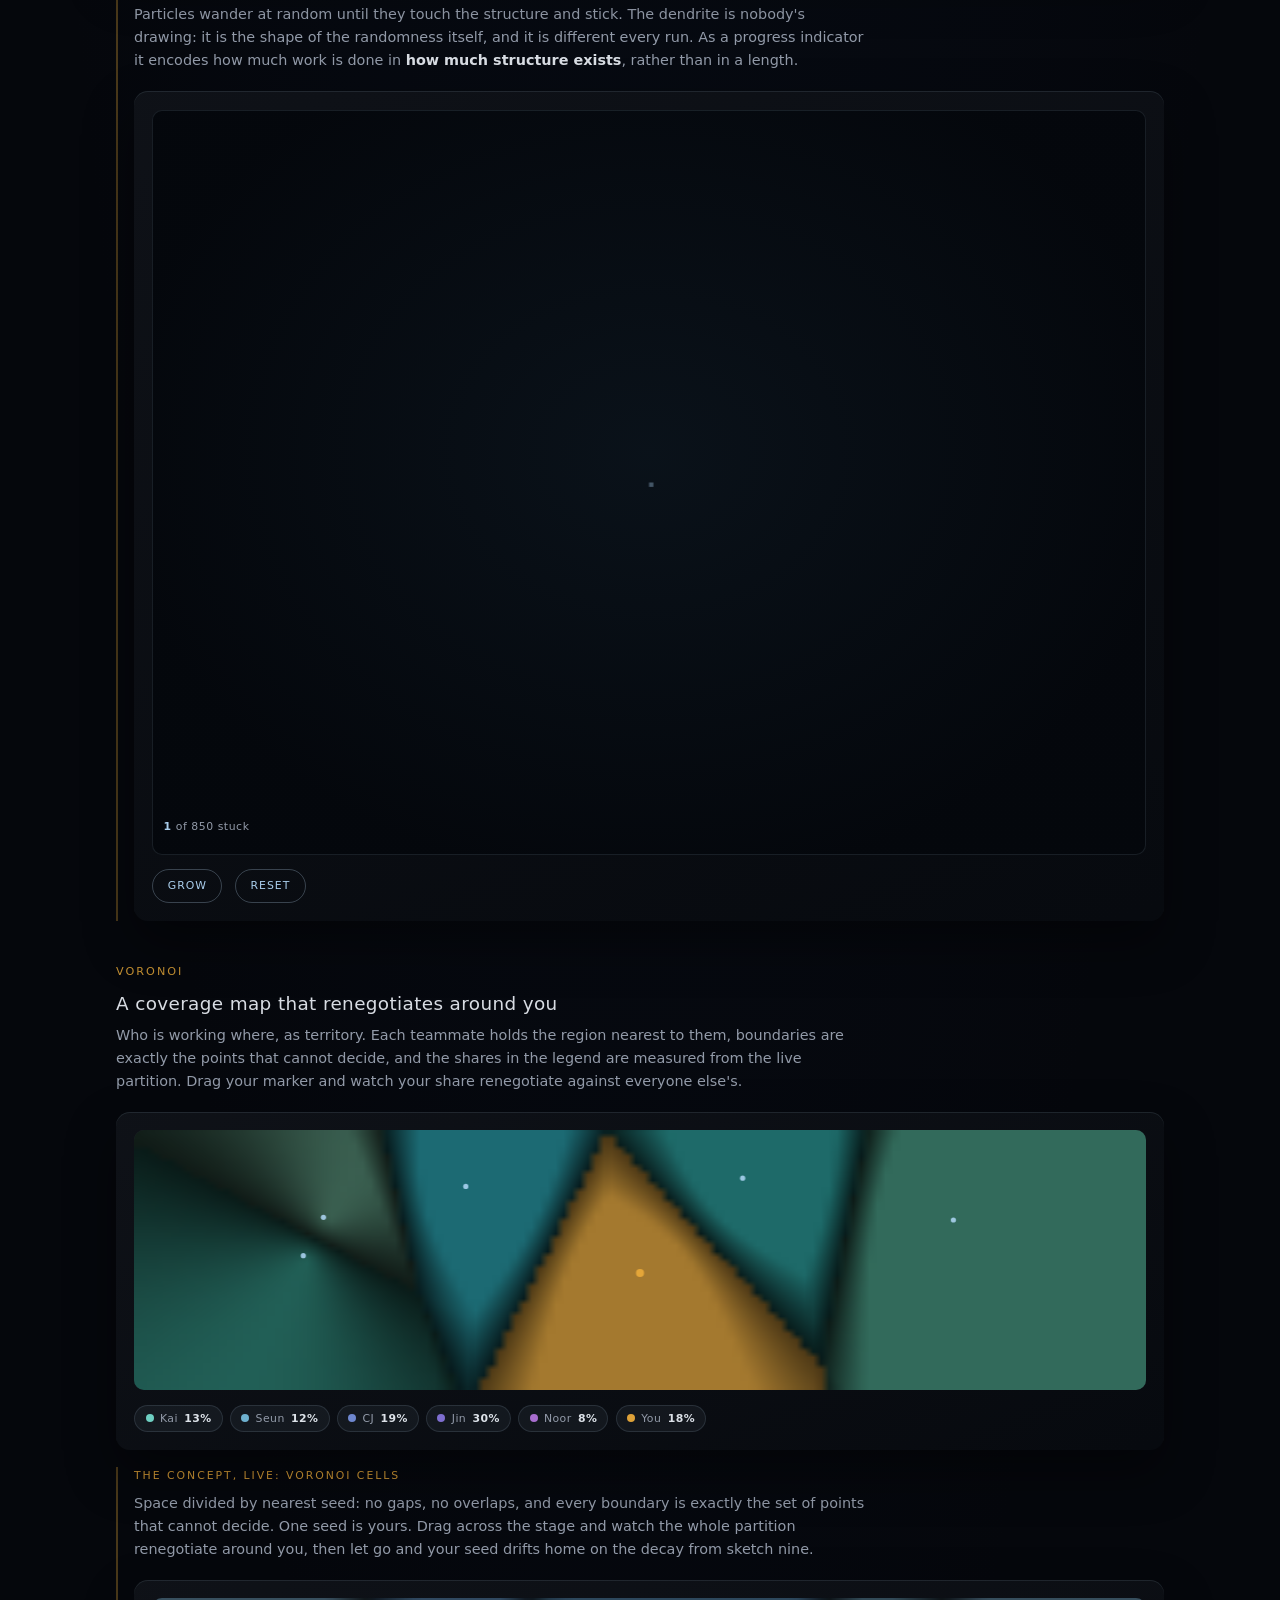
==== commit 1a165b77: "Add the playground, and its first experiment: a panel that gets out of its own way A new page for in" ====
--- a/components/all.html
+++ b/components/all.html
@@ -461,6 +461,7 @@
     <a href="spatial.html">Spatial</a>
     <a href="models.html">Models</a>
     <a href="applied.html">Applied</a>
+    <a href="playground.html">Playground</a>
     <a href="https://github.com/amyleesterling/experimental-UI" rel="noopener">GitHub</a>
   </nav>
 
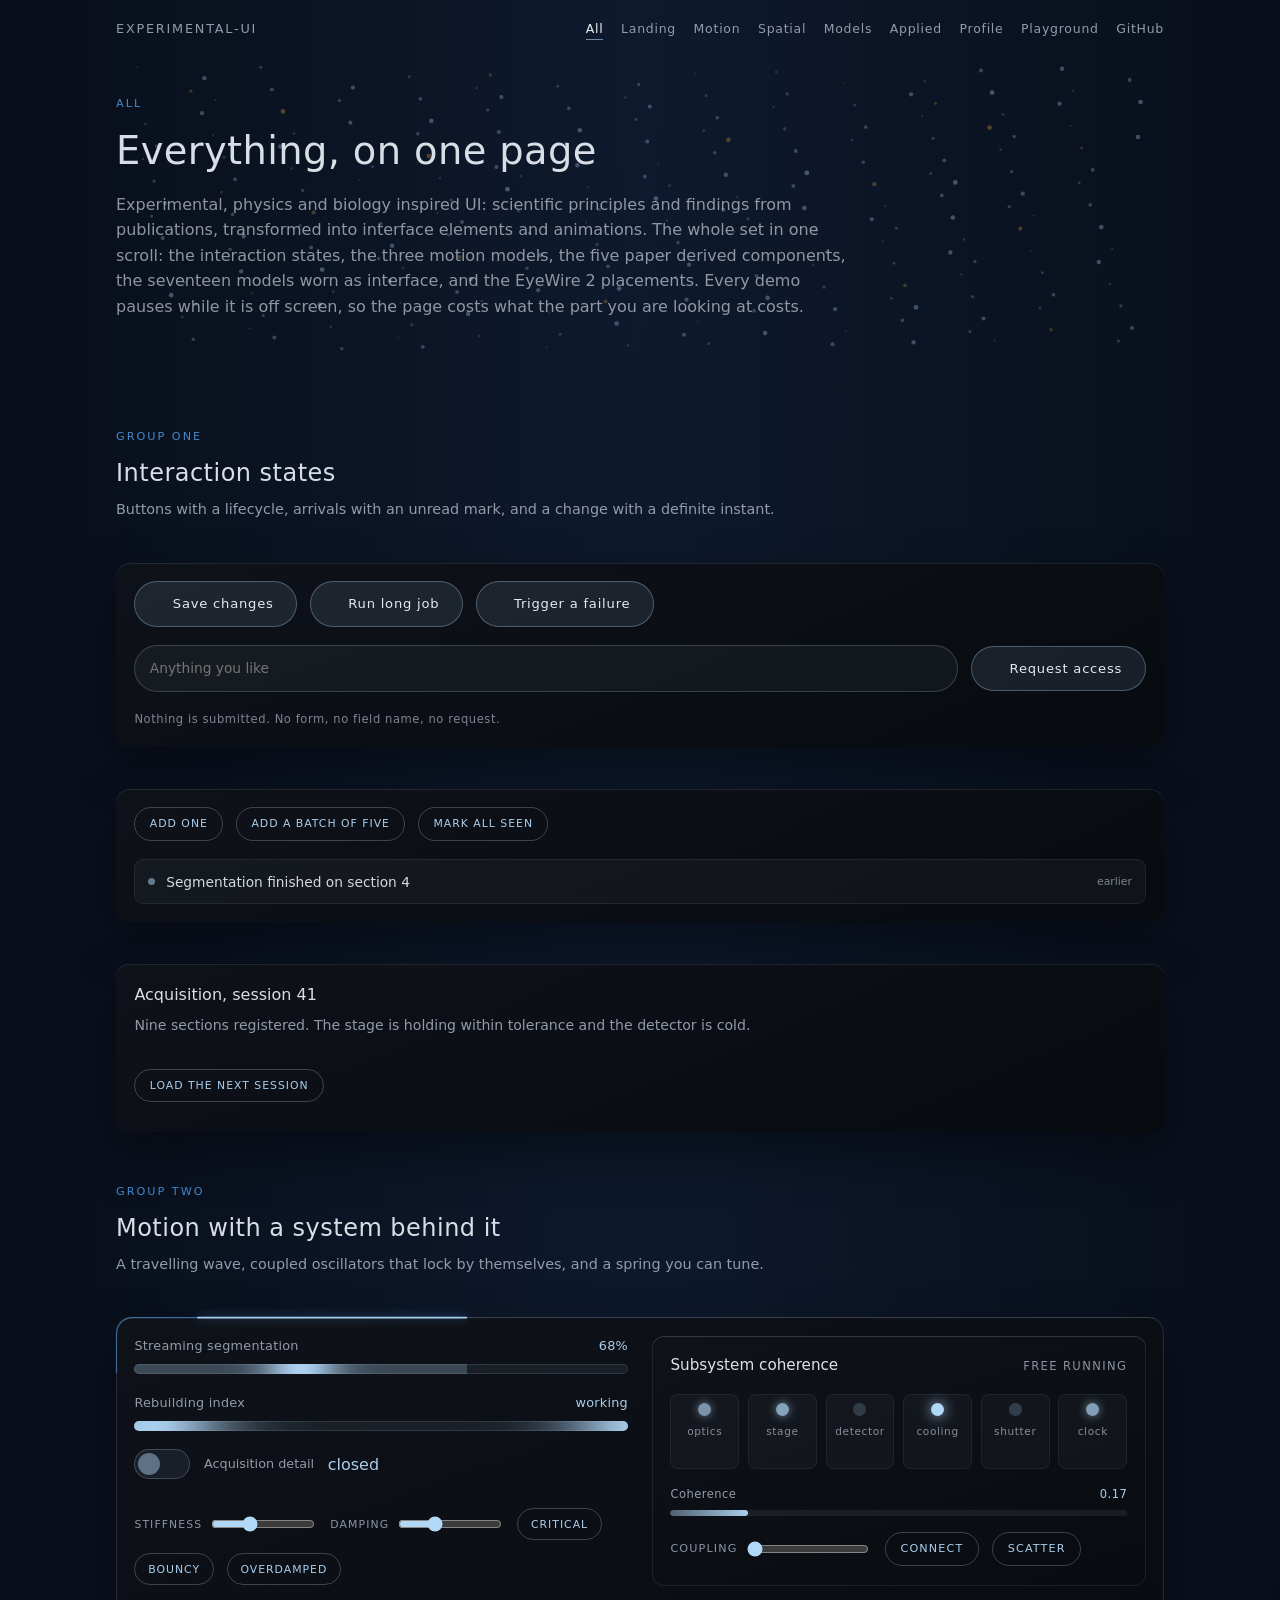
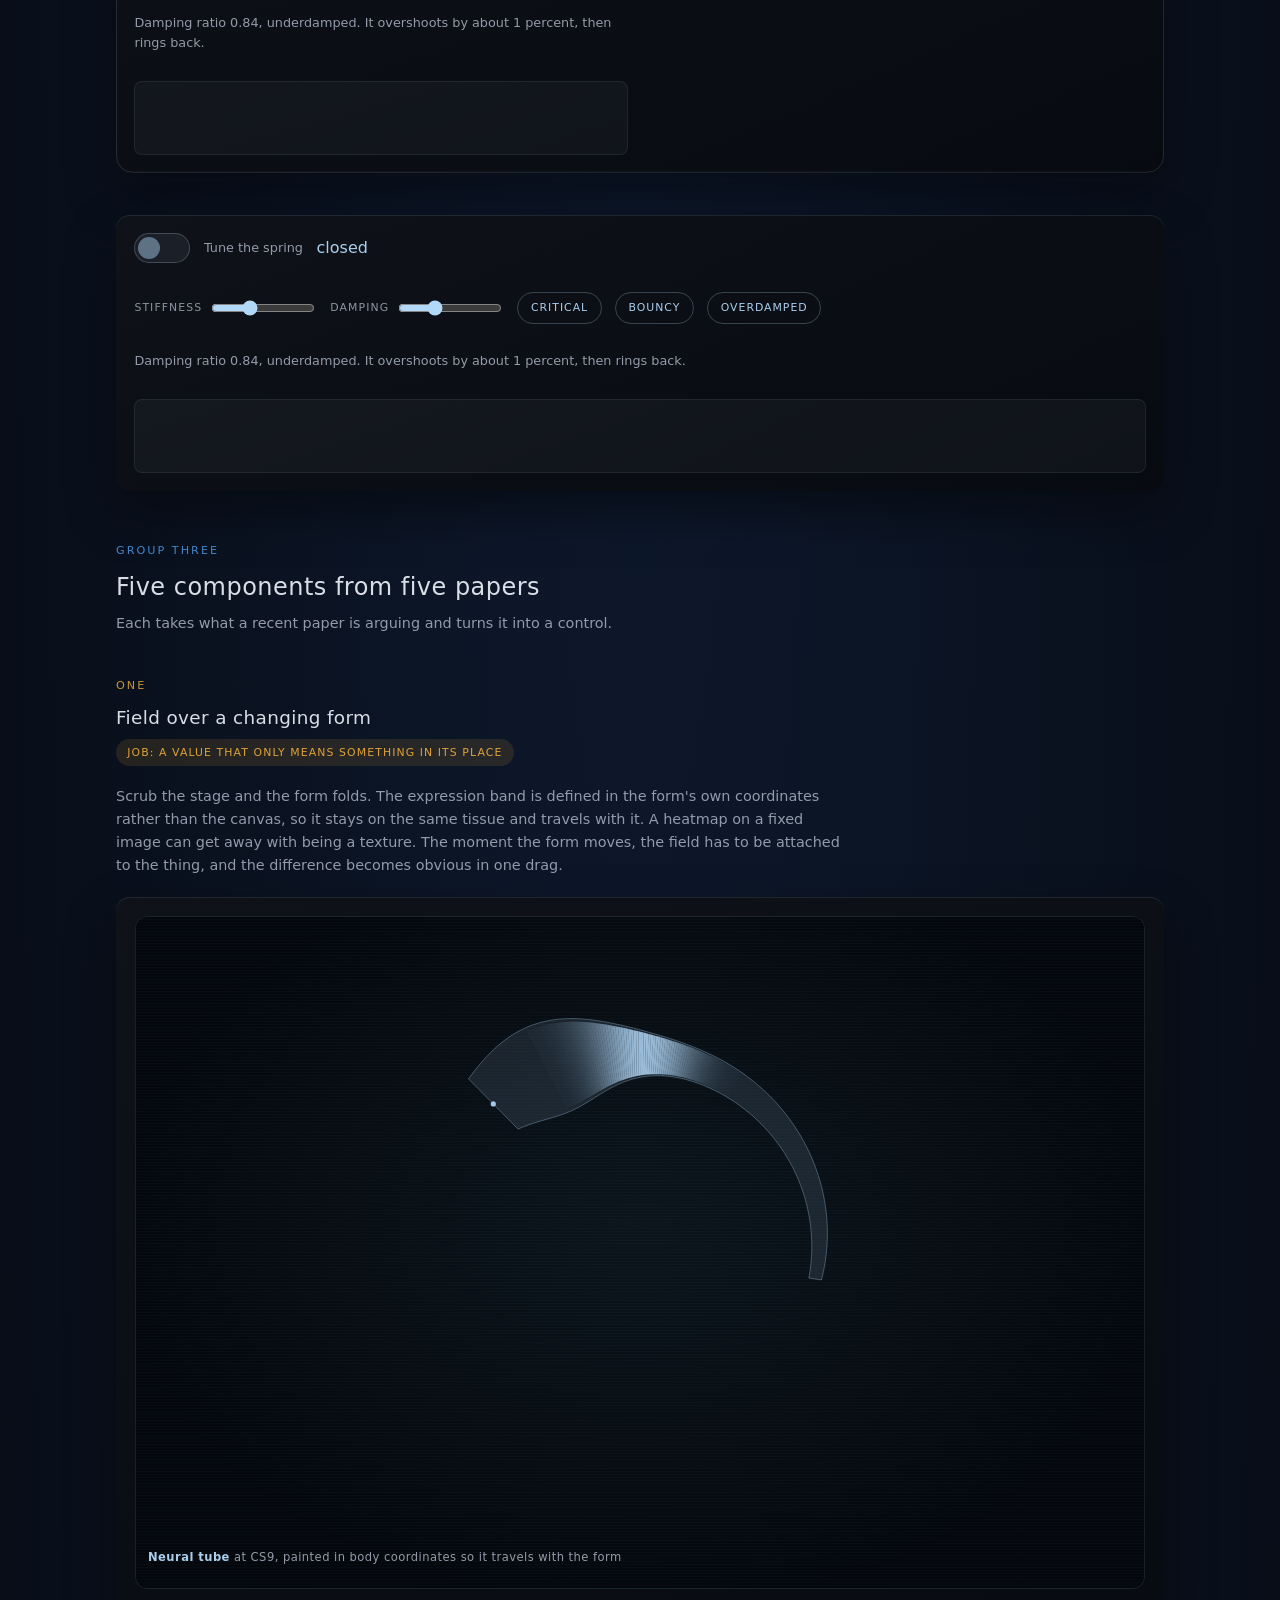
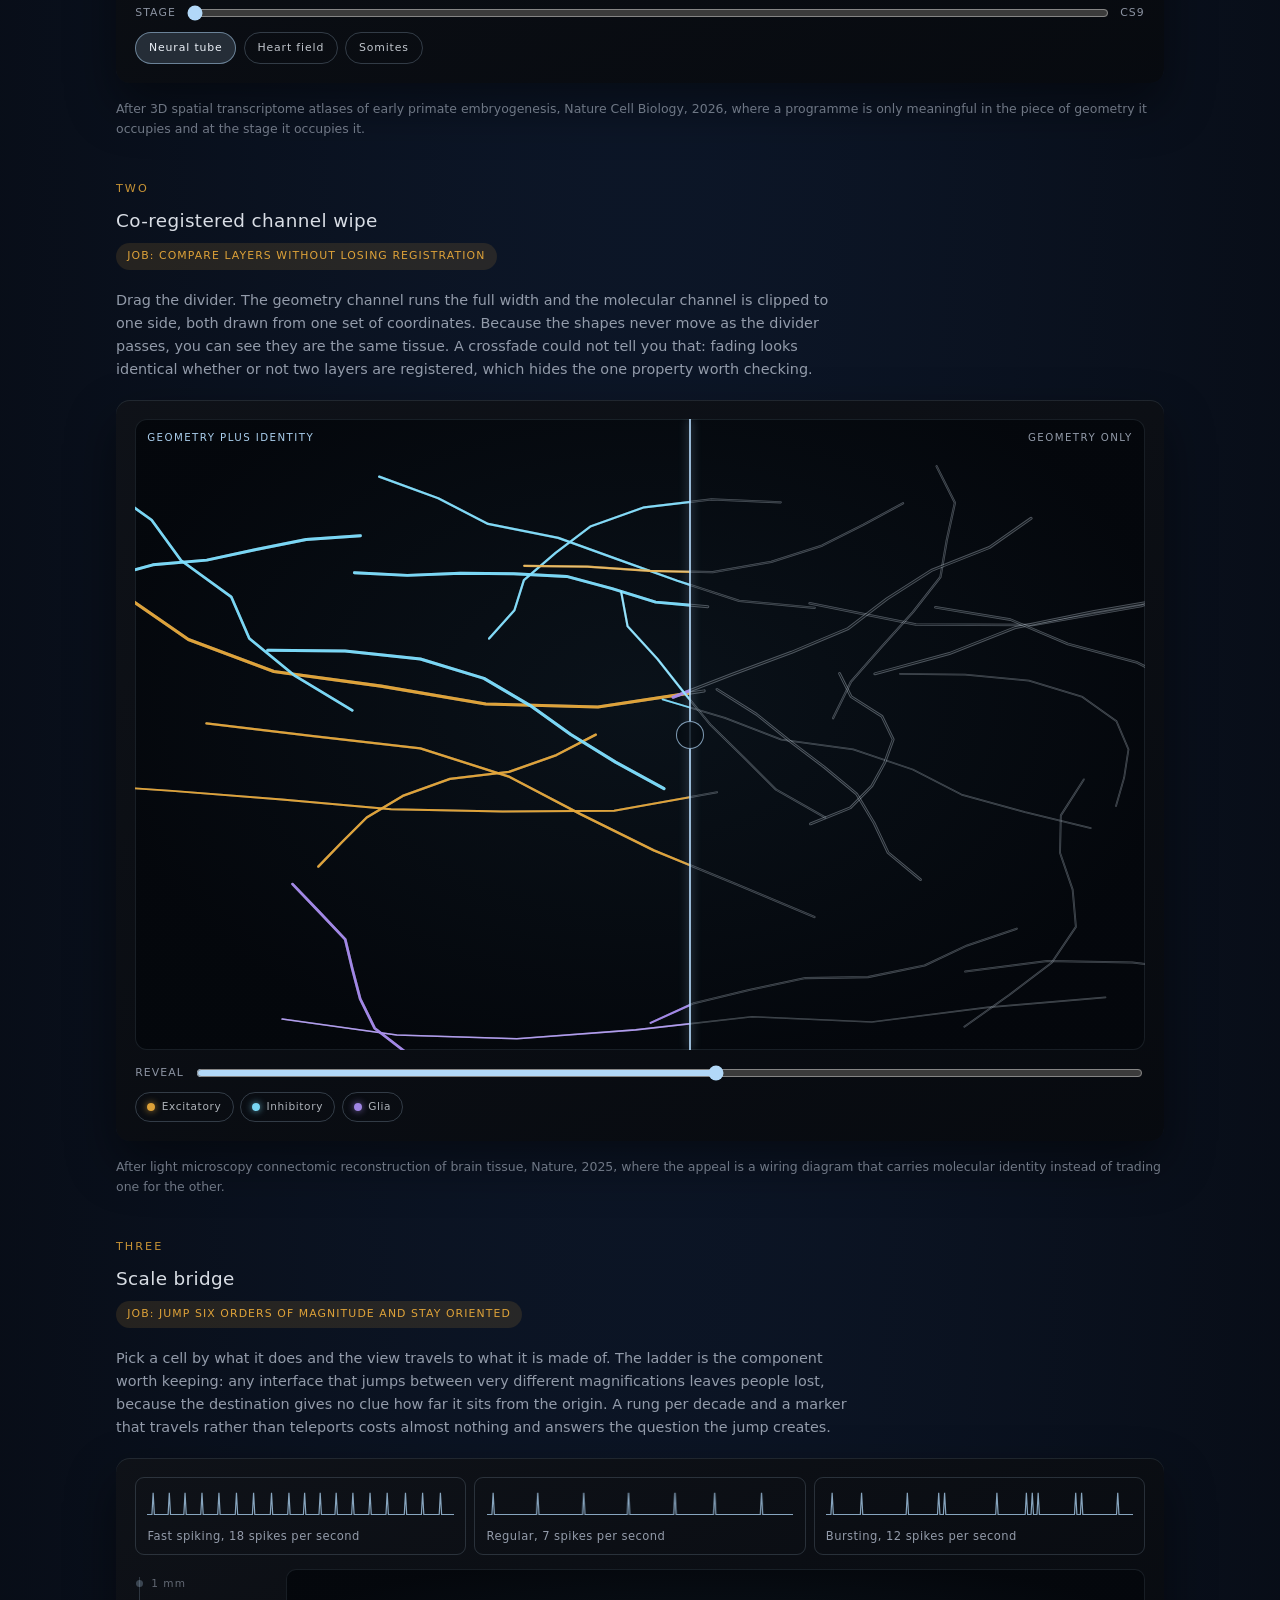
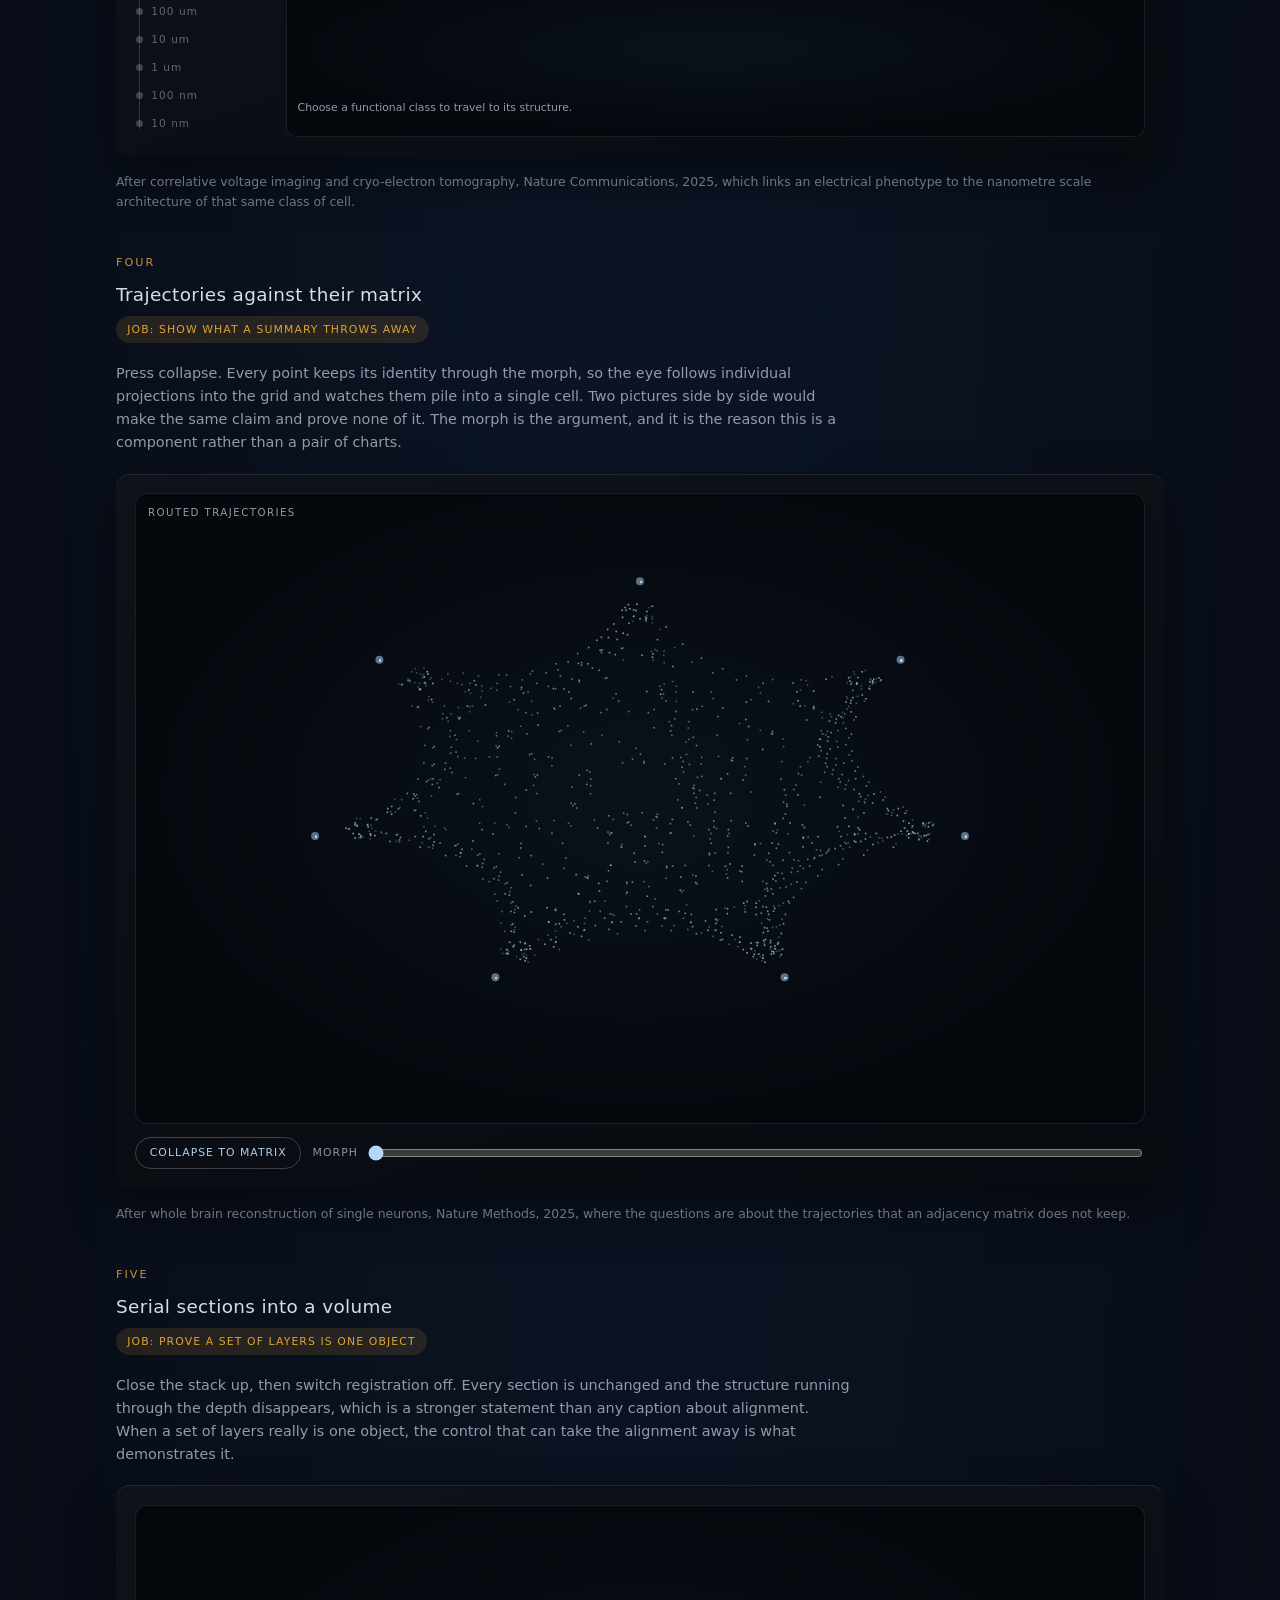
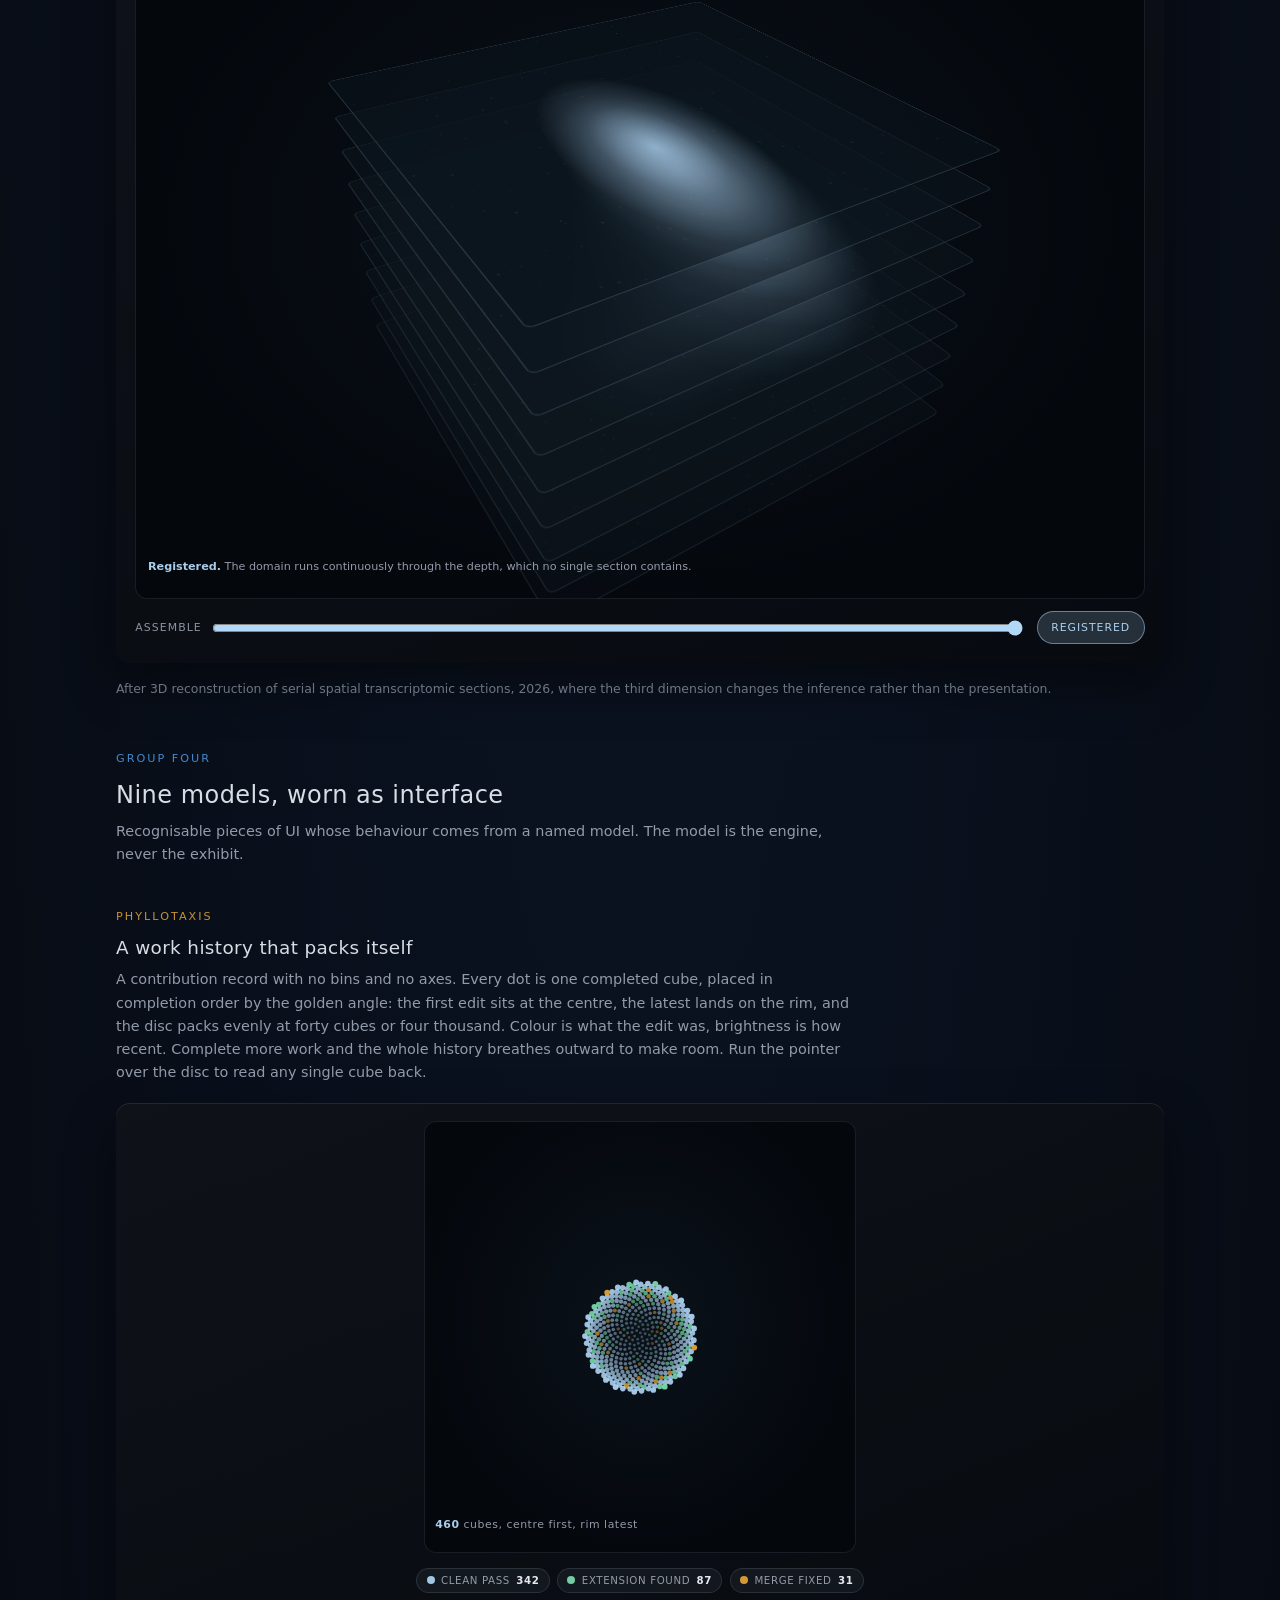
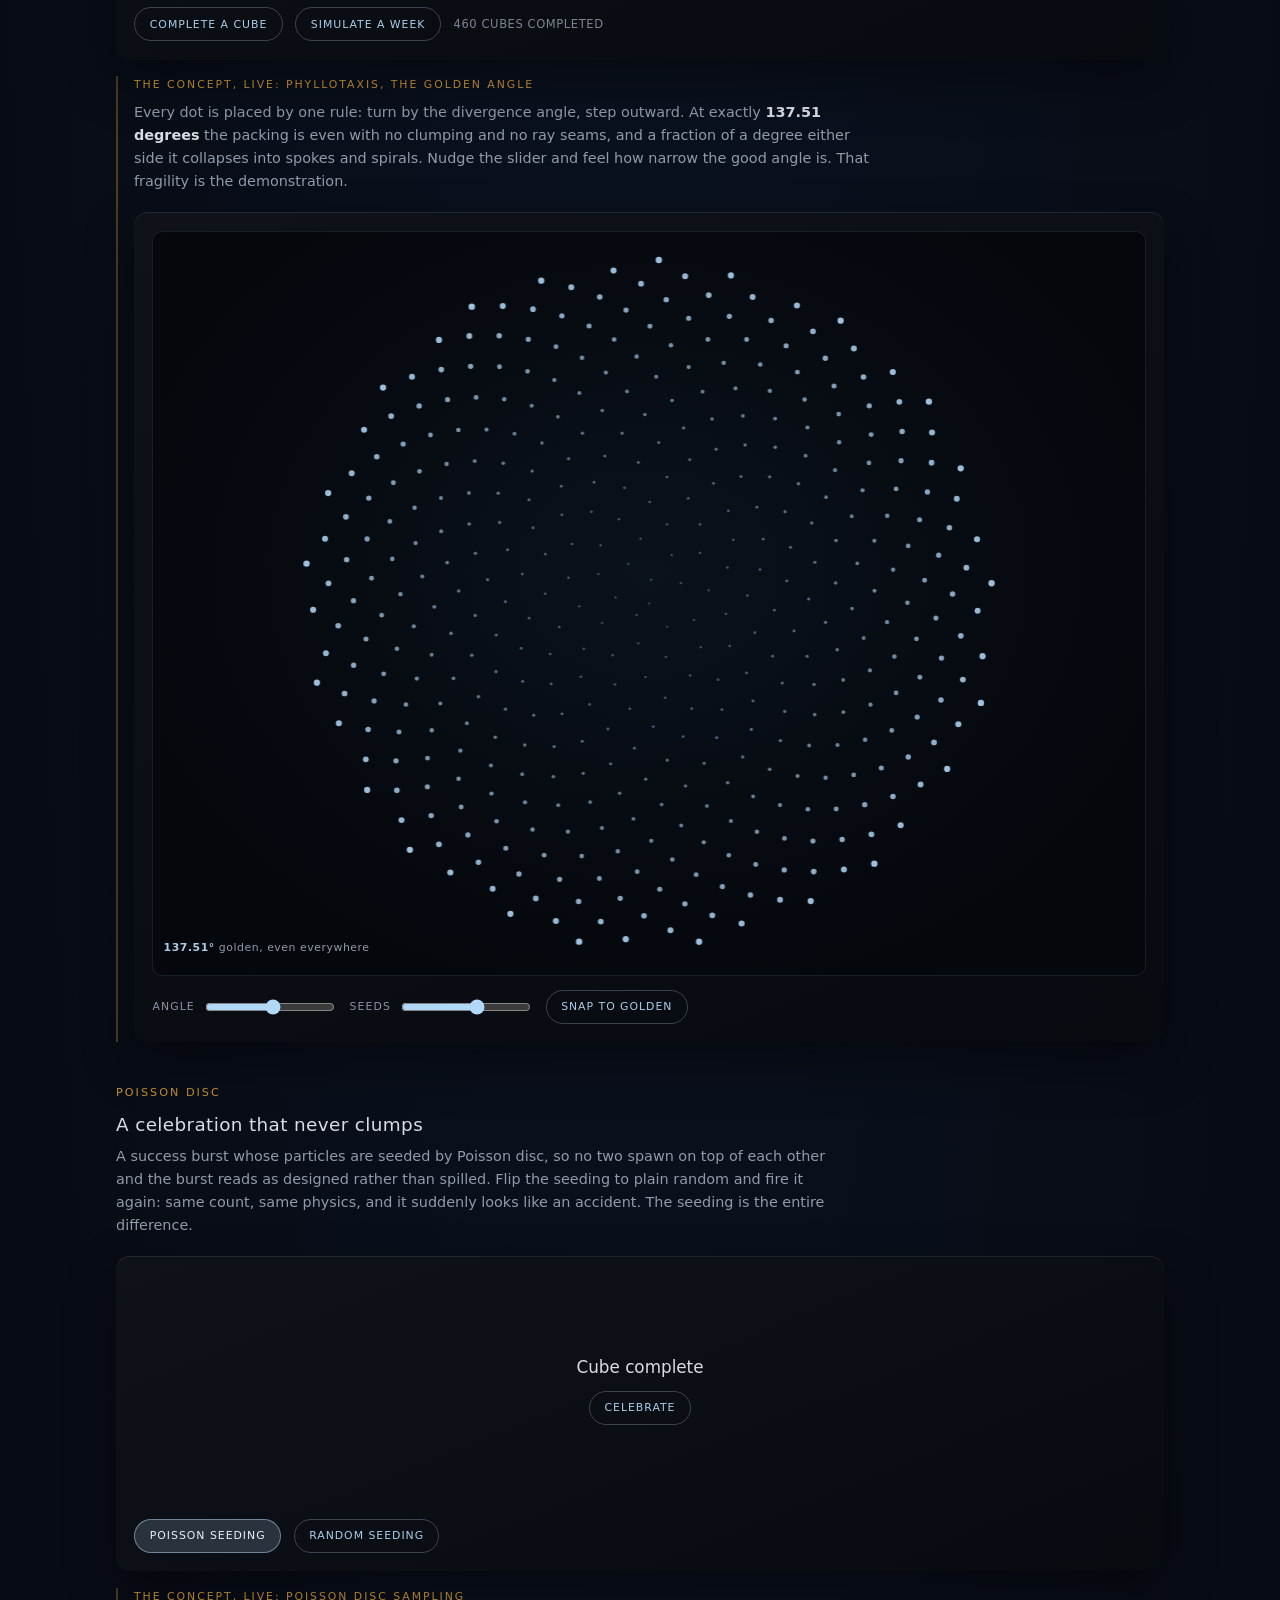
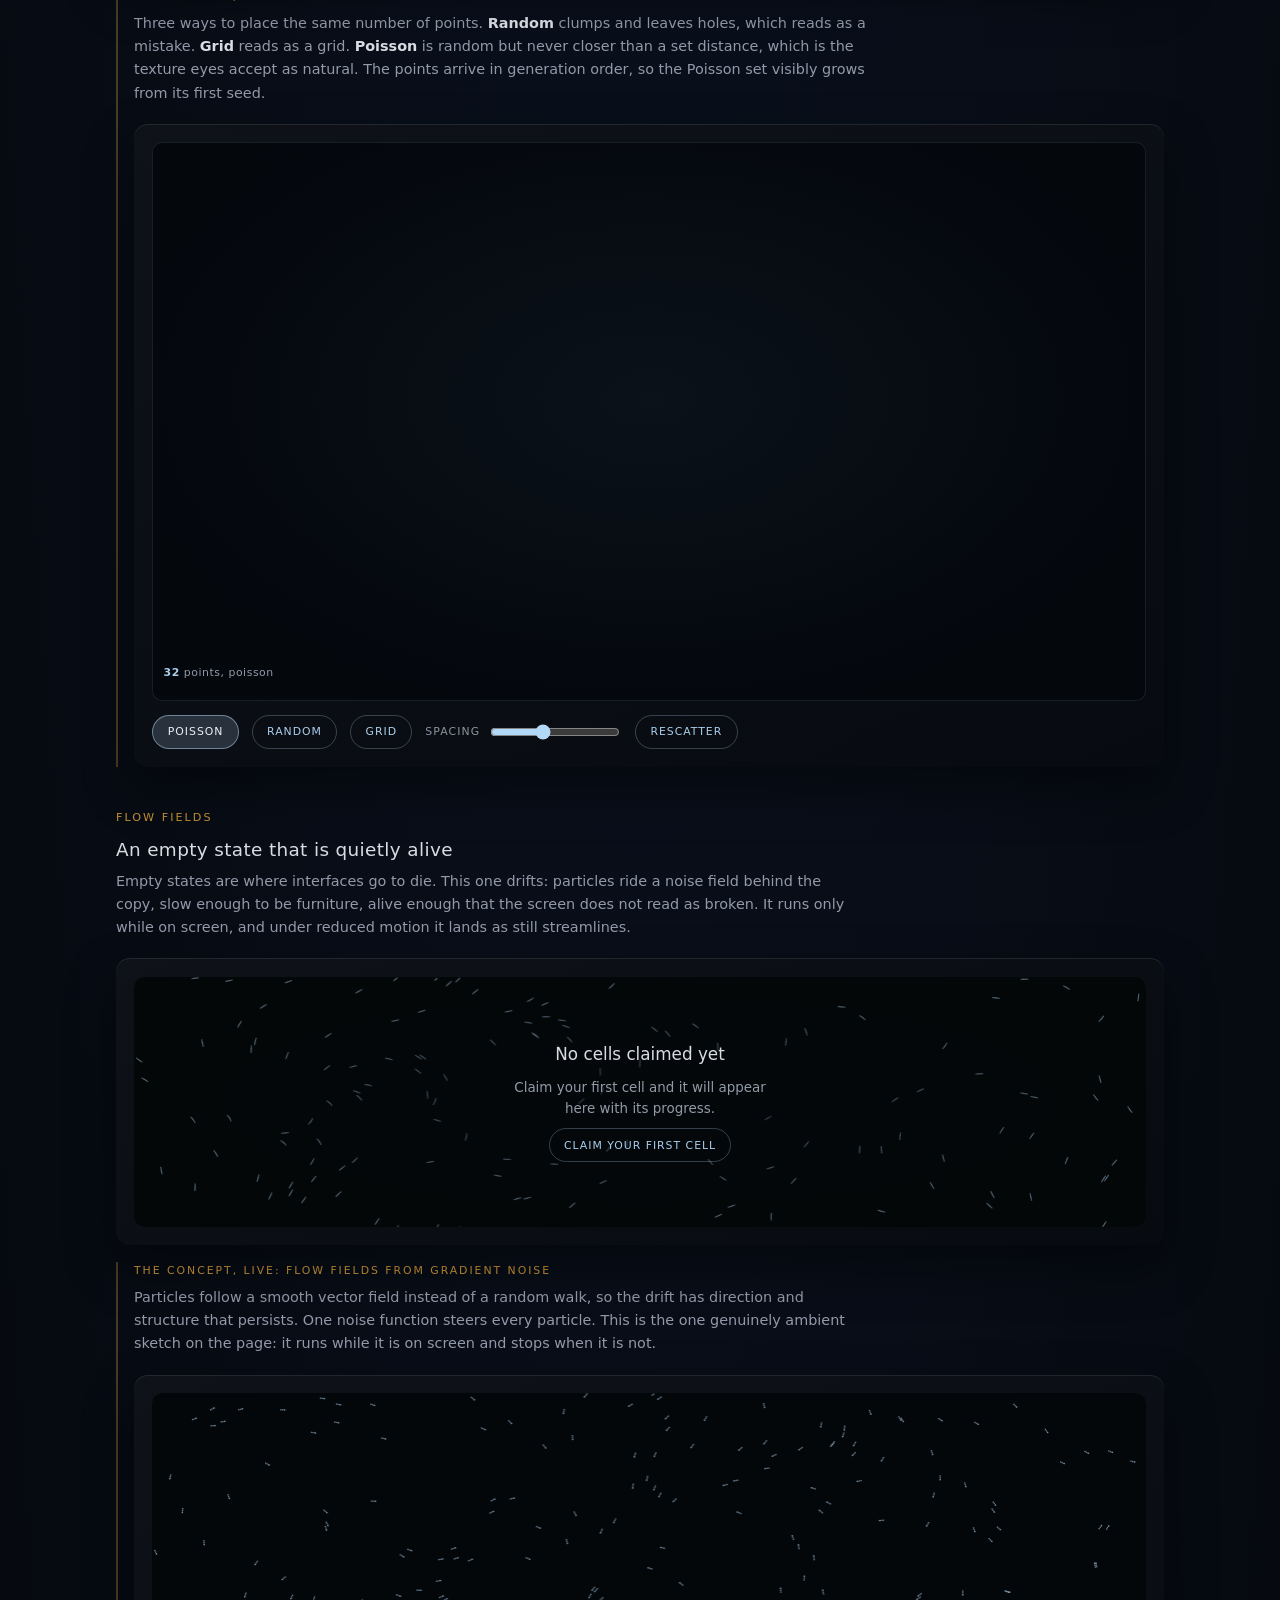
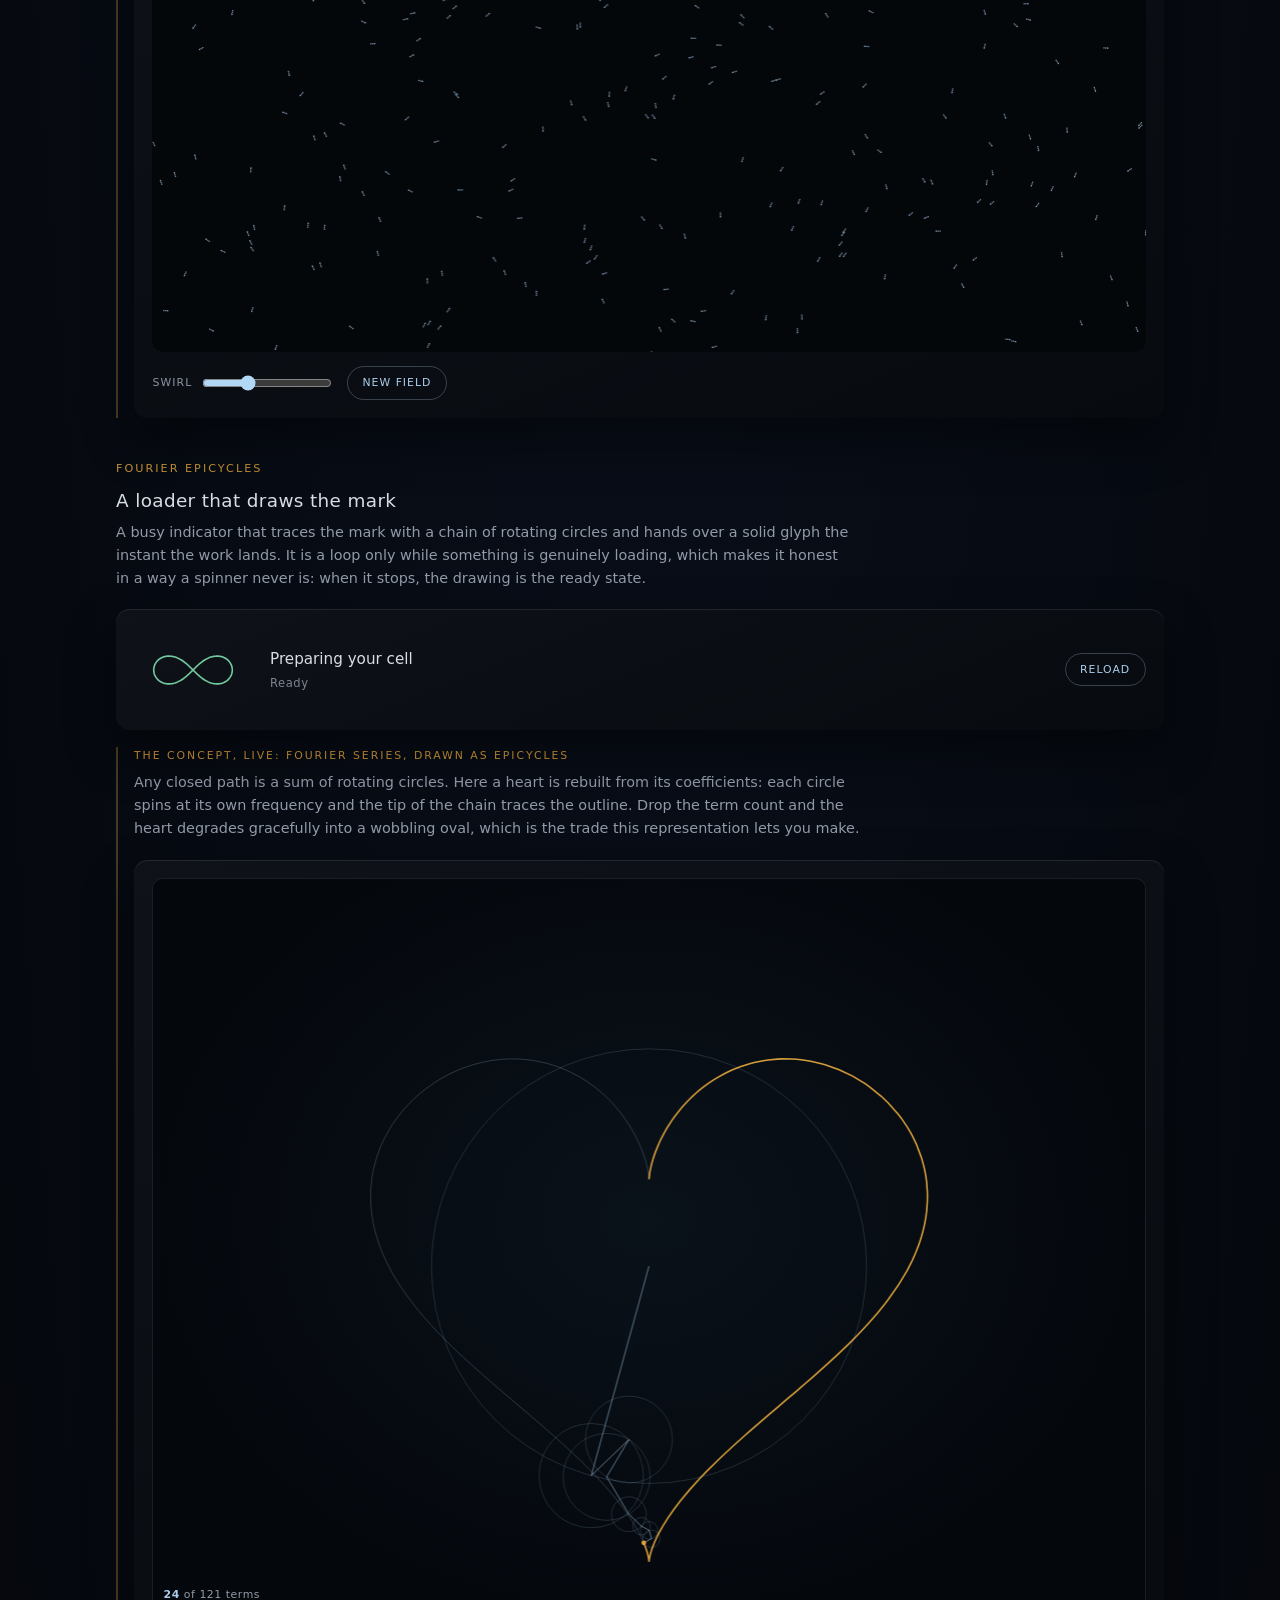
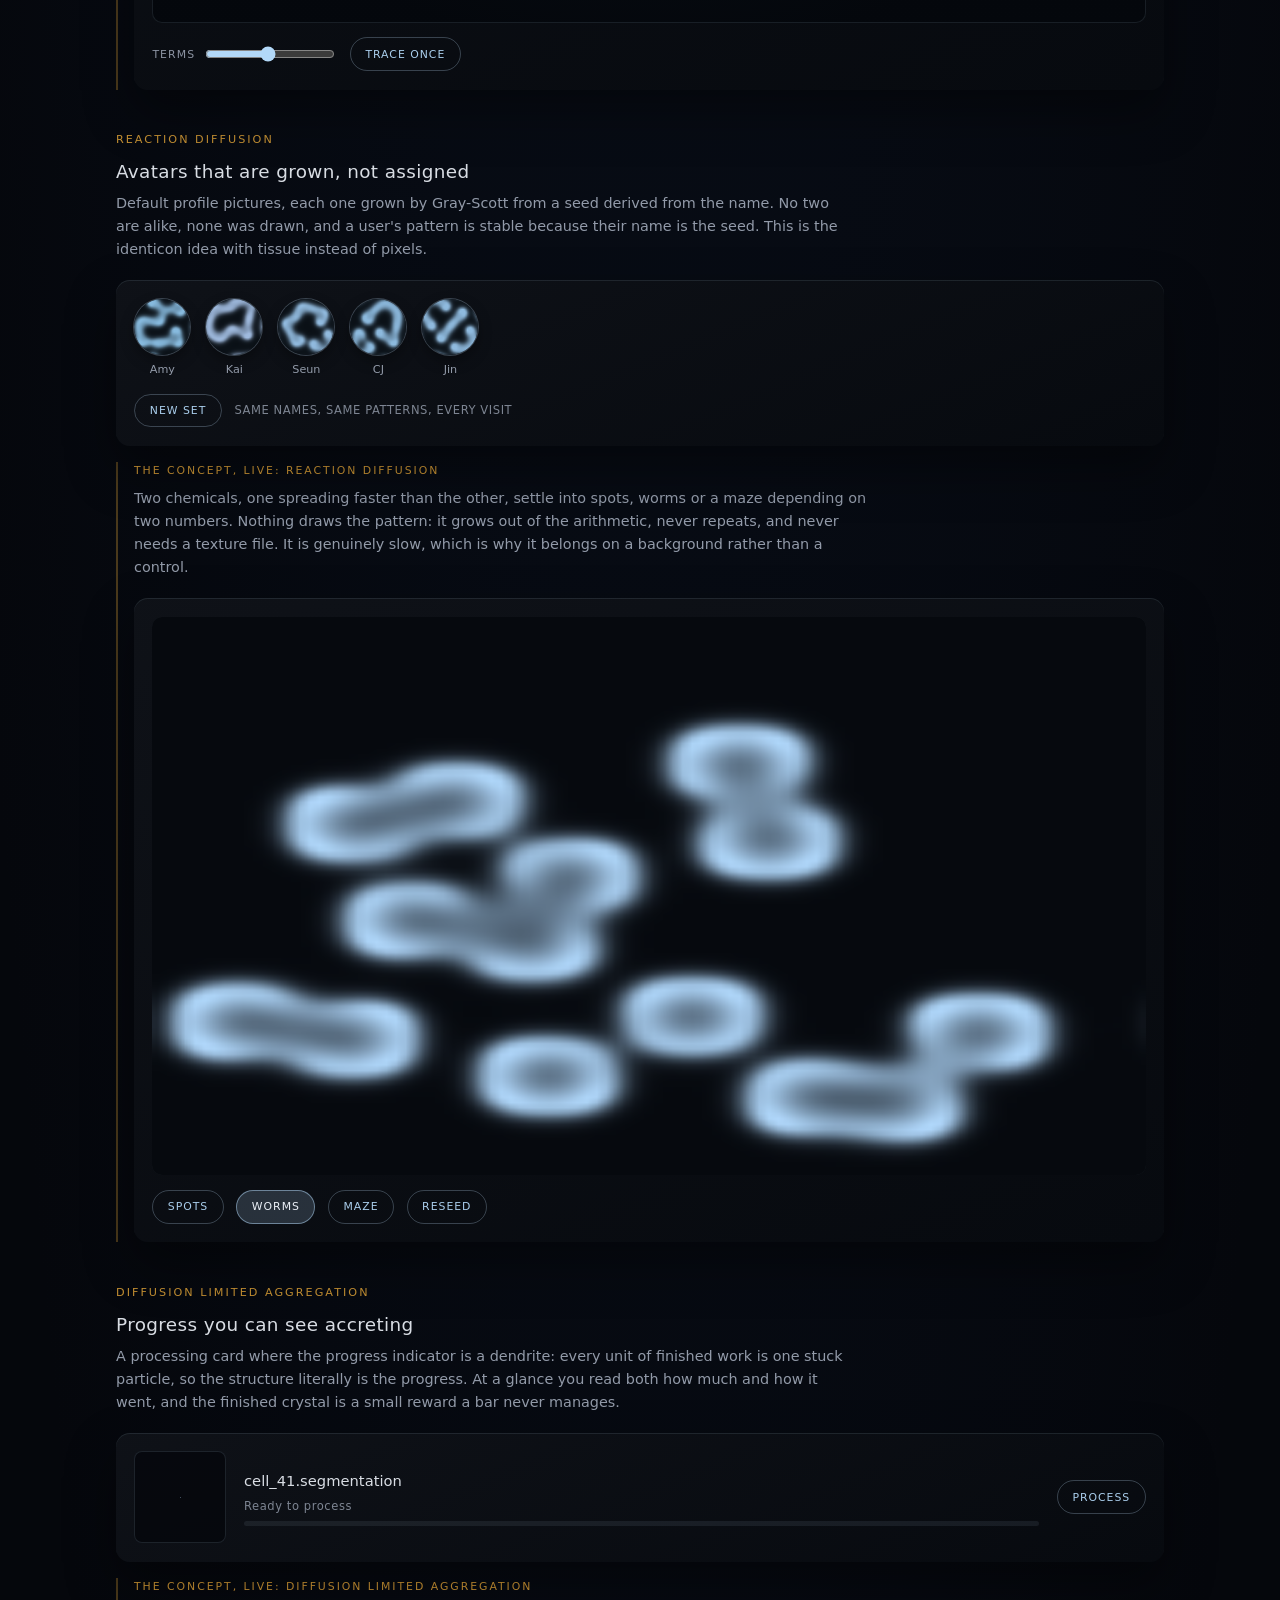
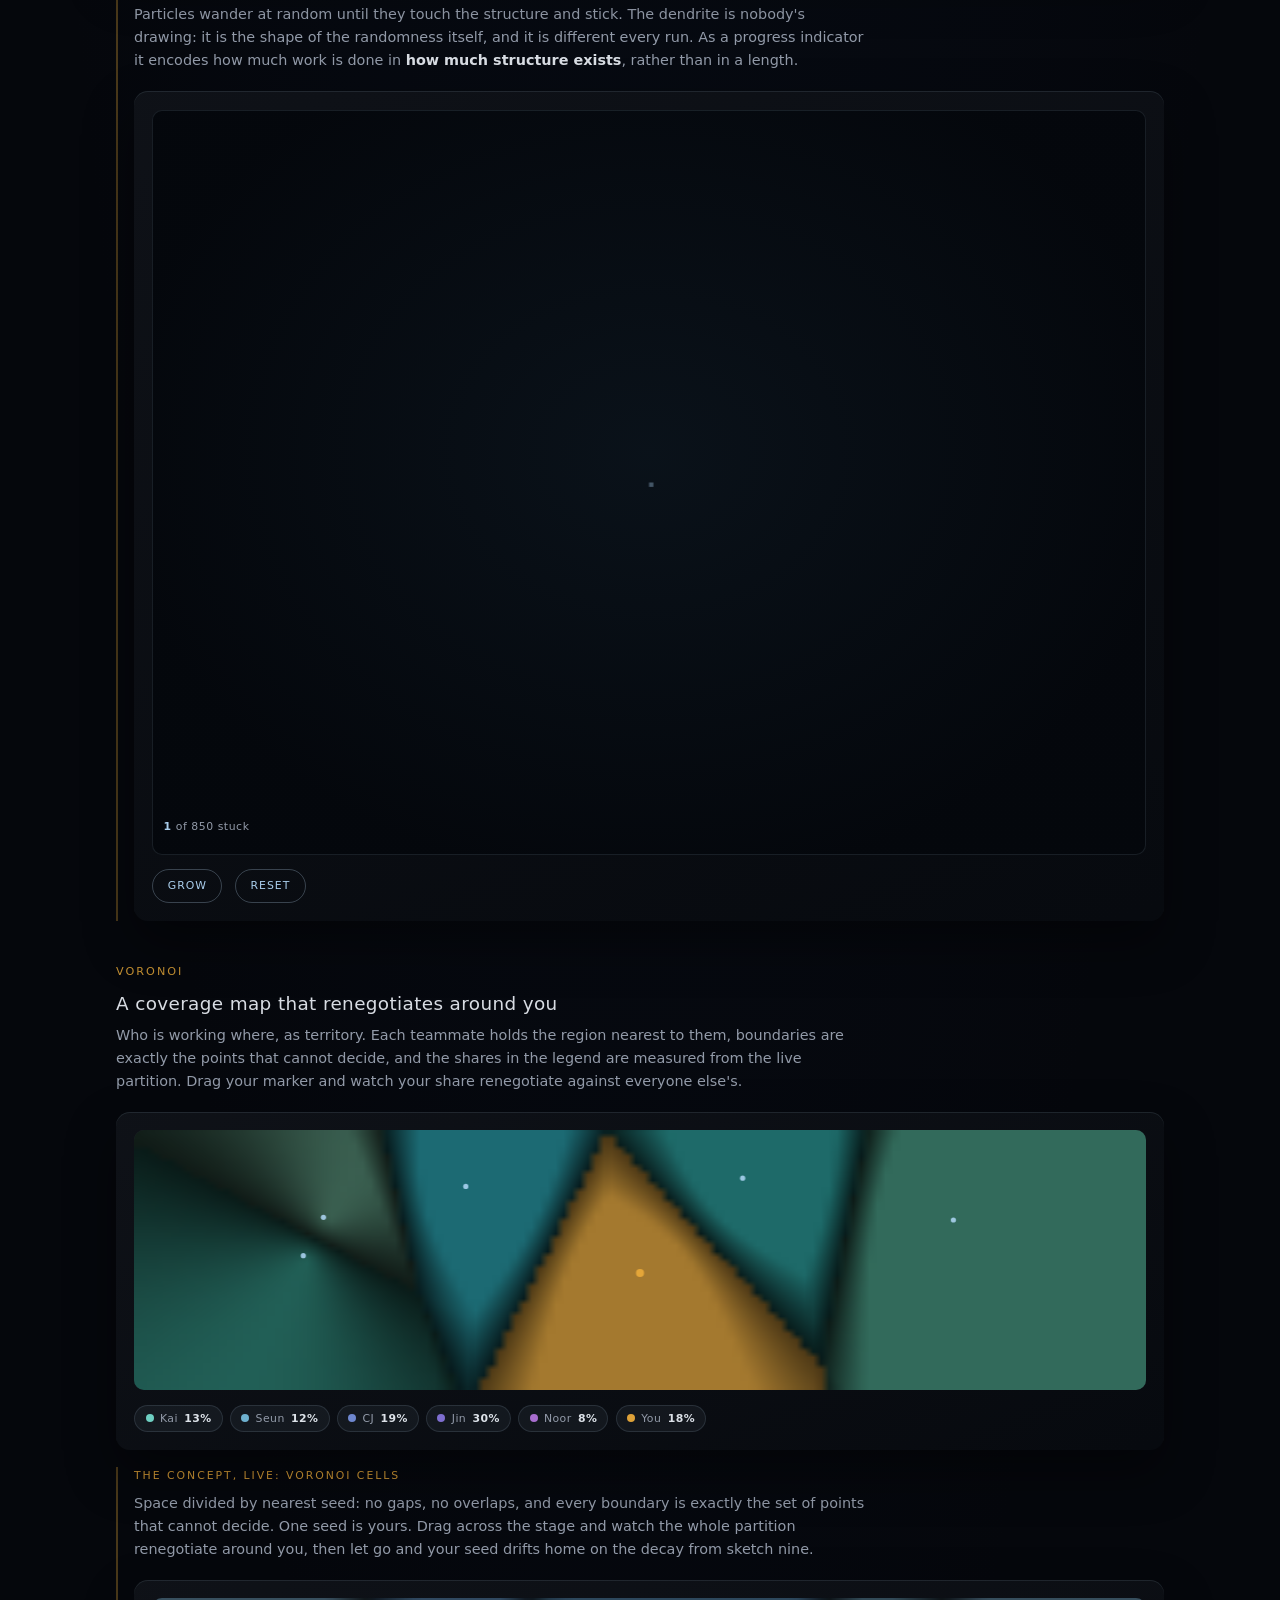
==== commit f7012409: "Profile test page: the Pyr profile full screen, edits and cells windows with effort curves A test pa" ====
--- a/components/all.html
+++ b/components/all.html
@@ -461,6 +461,7 @@
     <a href="spatial.html">Spatial</a>
     <a href="models.html">Models</a>
     <a href="applied.html">Applied</a>
+    <a href="profile.html">Profile</a>
     <a href="playground.html">Playground</a>
     <a href="https://github.com/amyleesterling/experimental-UI" rel="noopener">GitHub</a>
   </nav>
